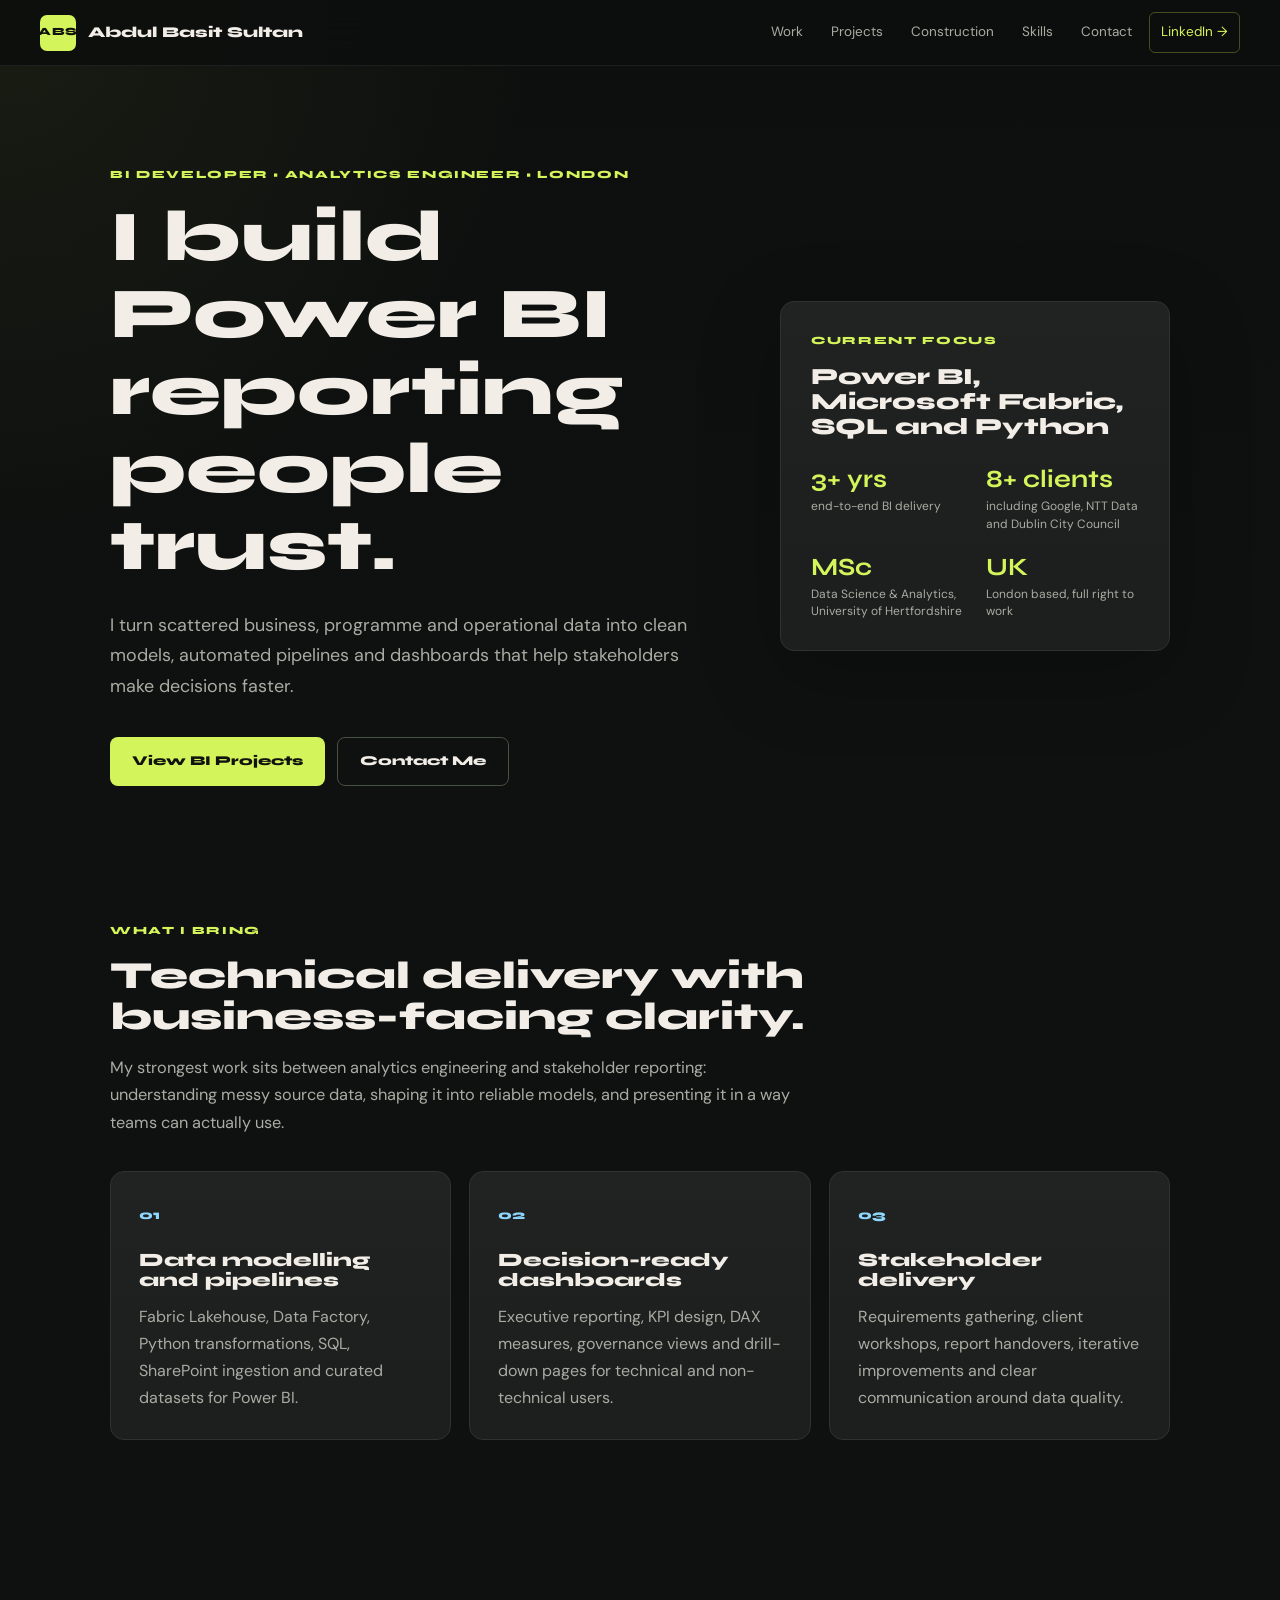
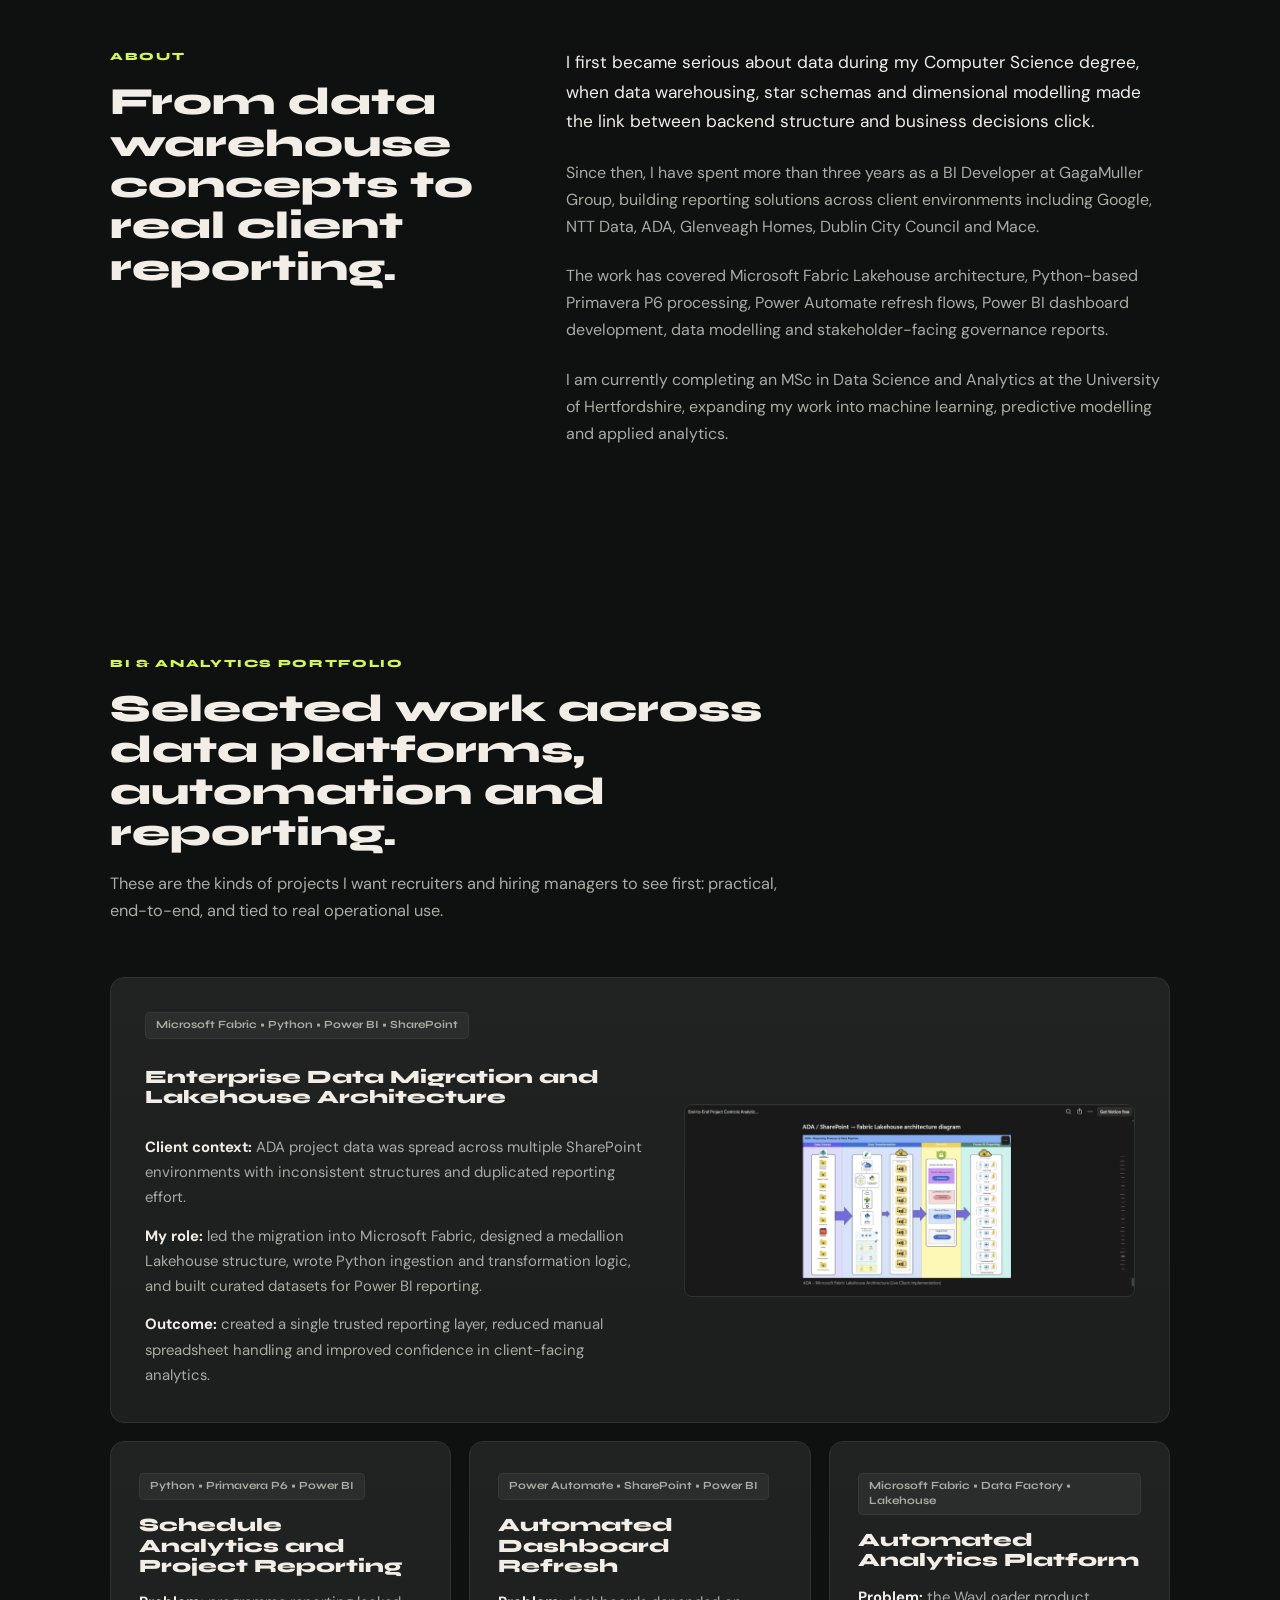
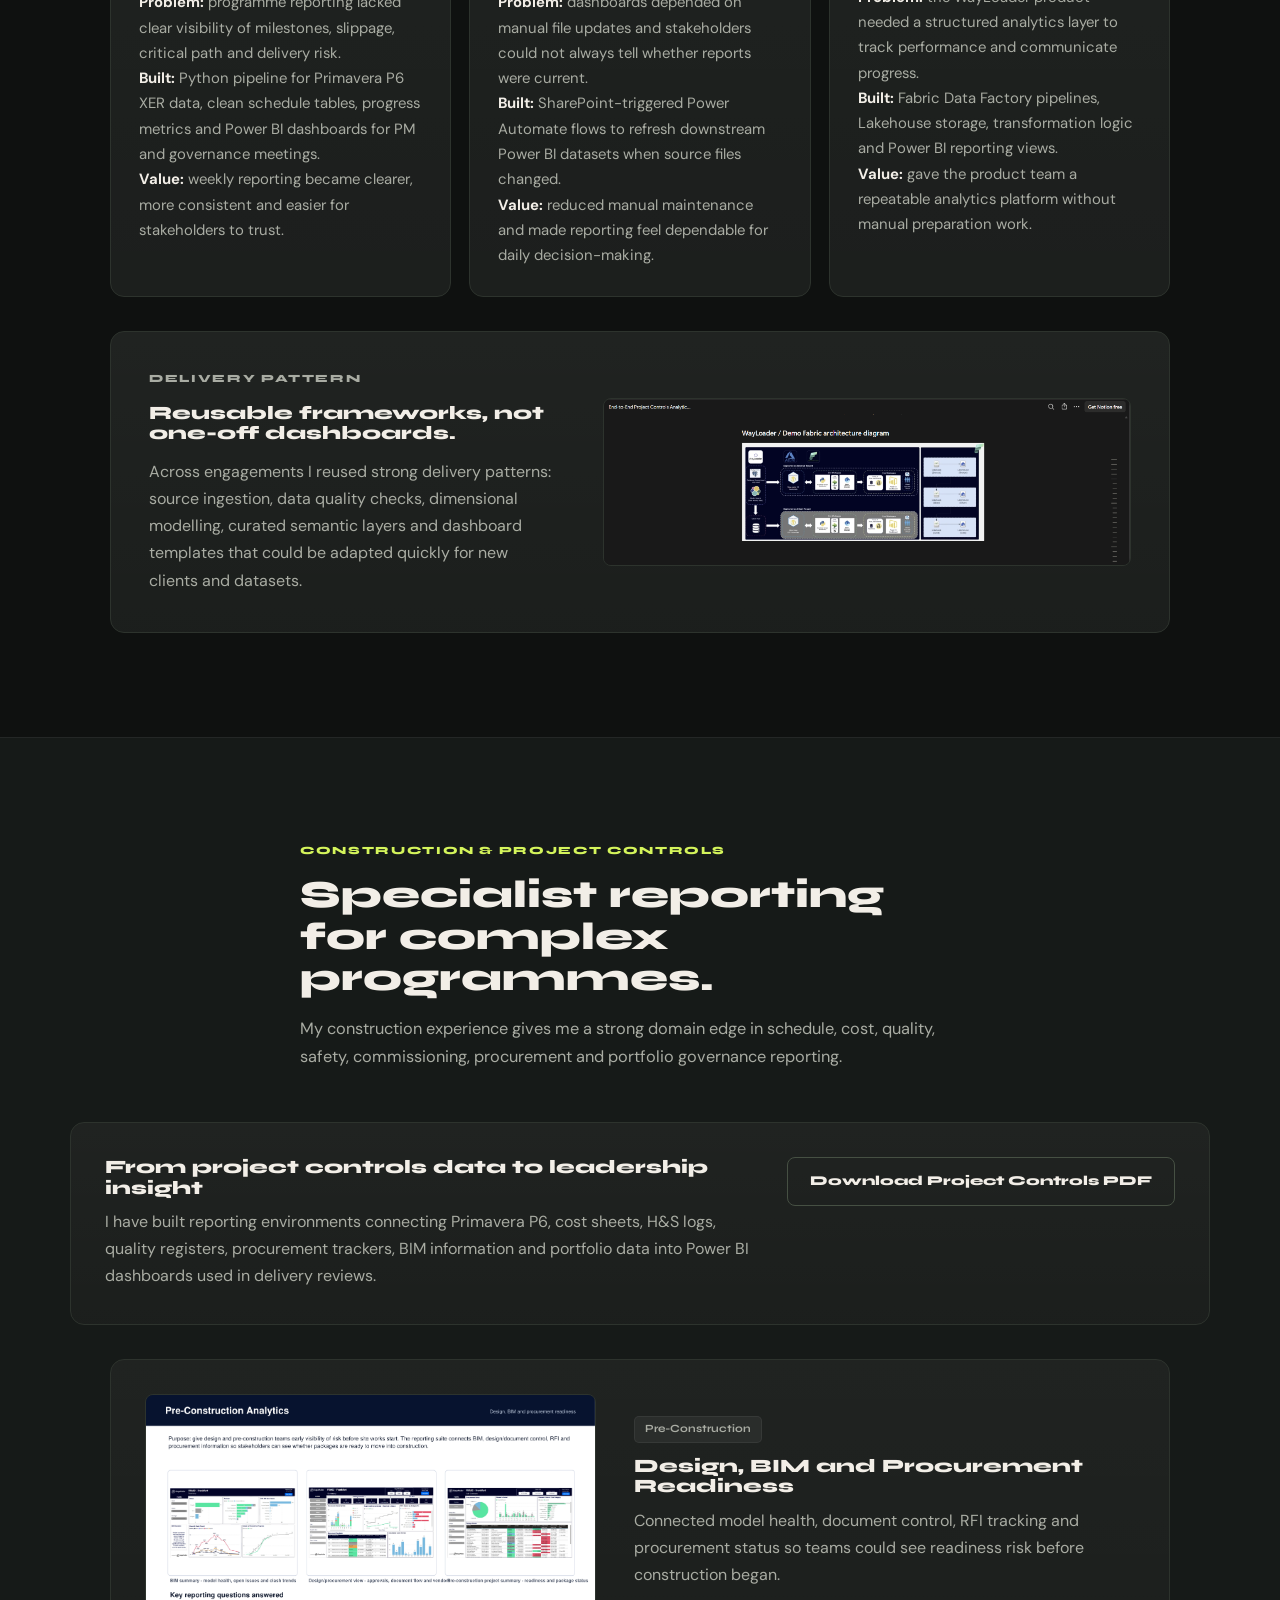
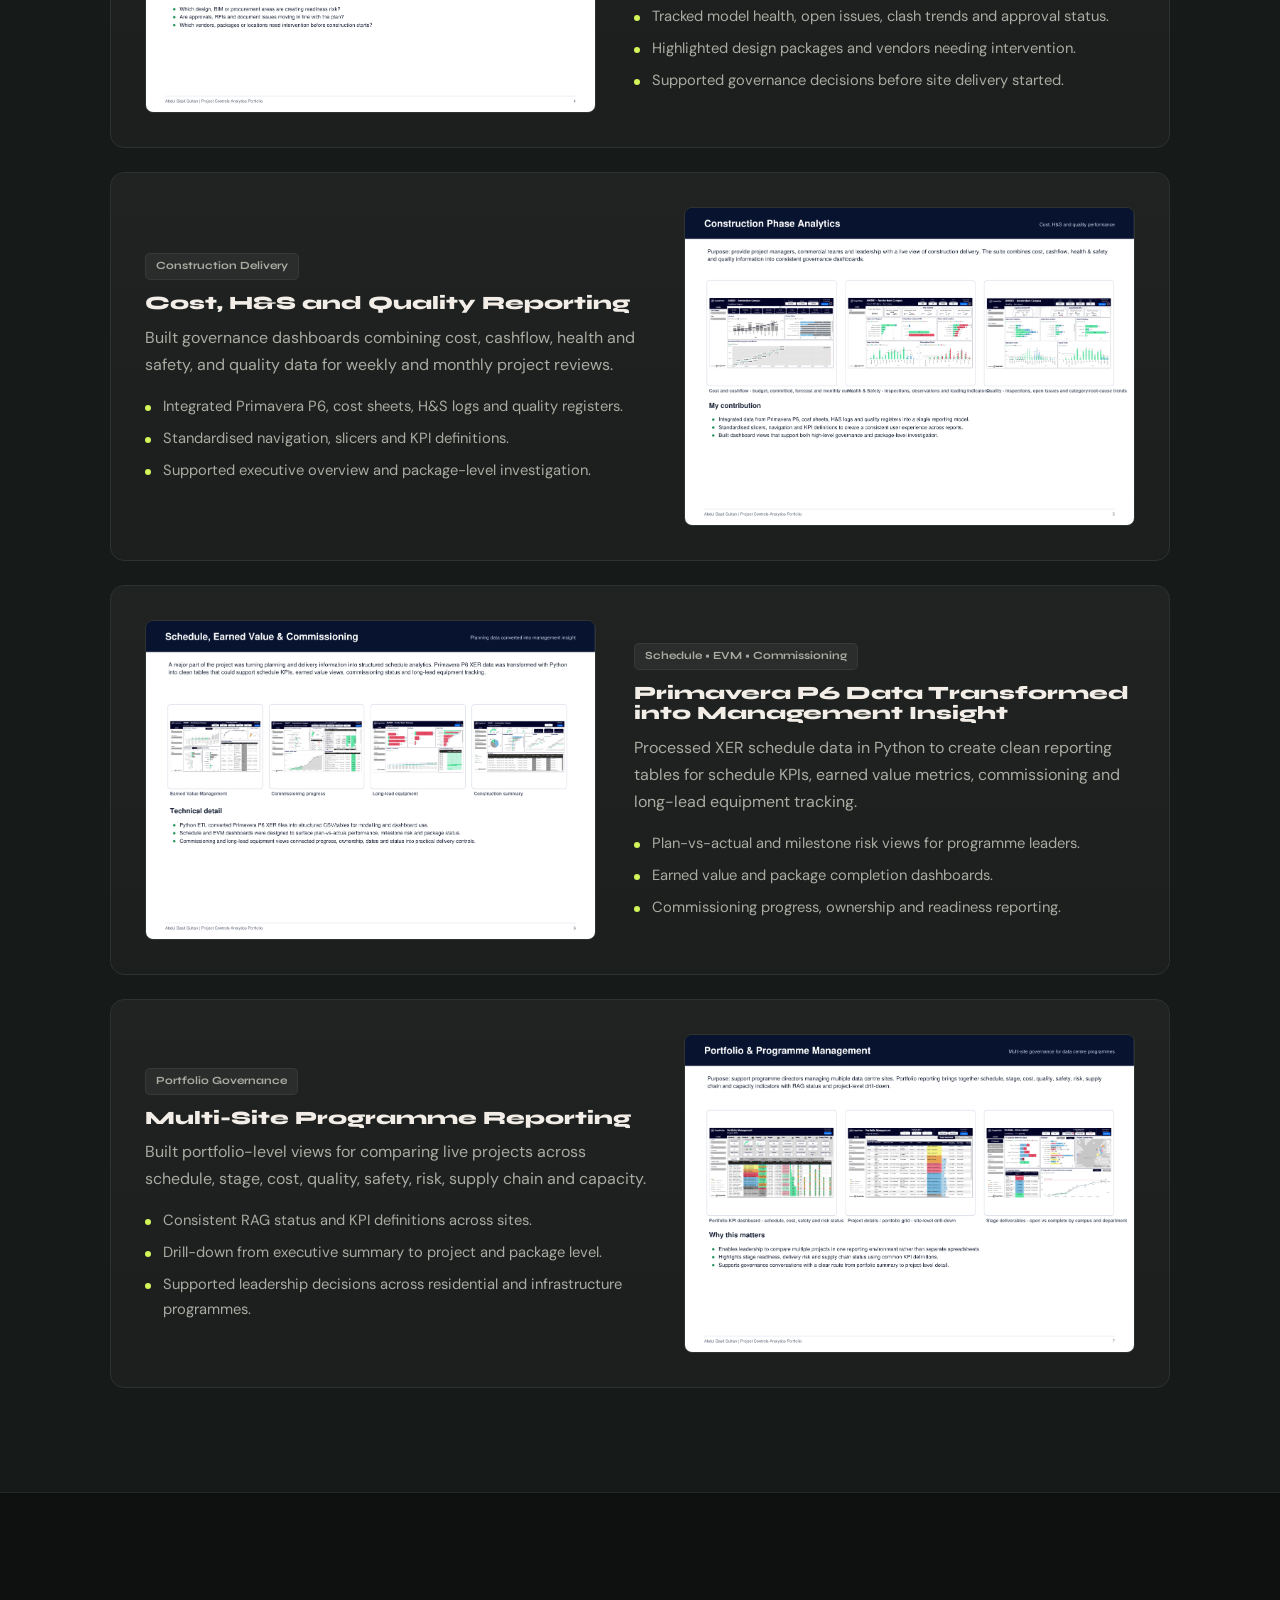
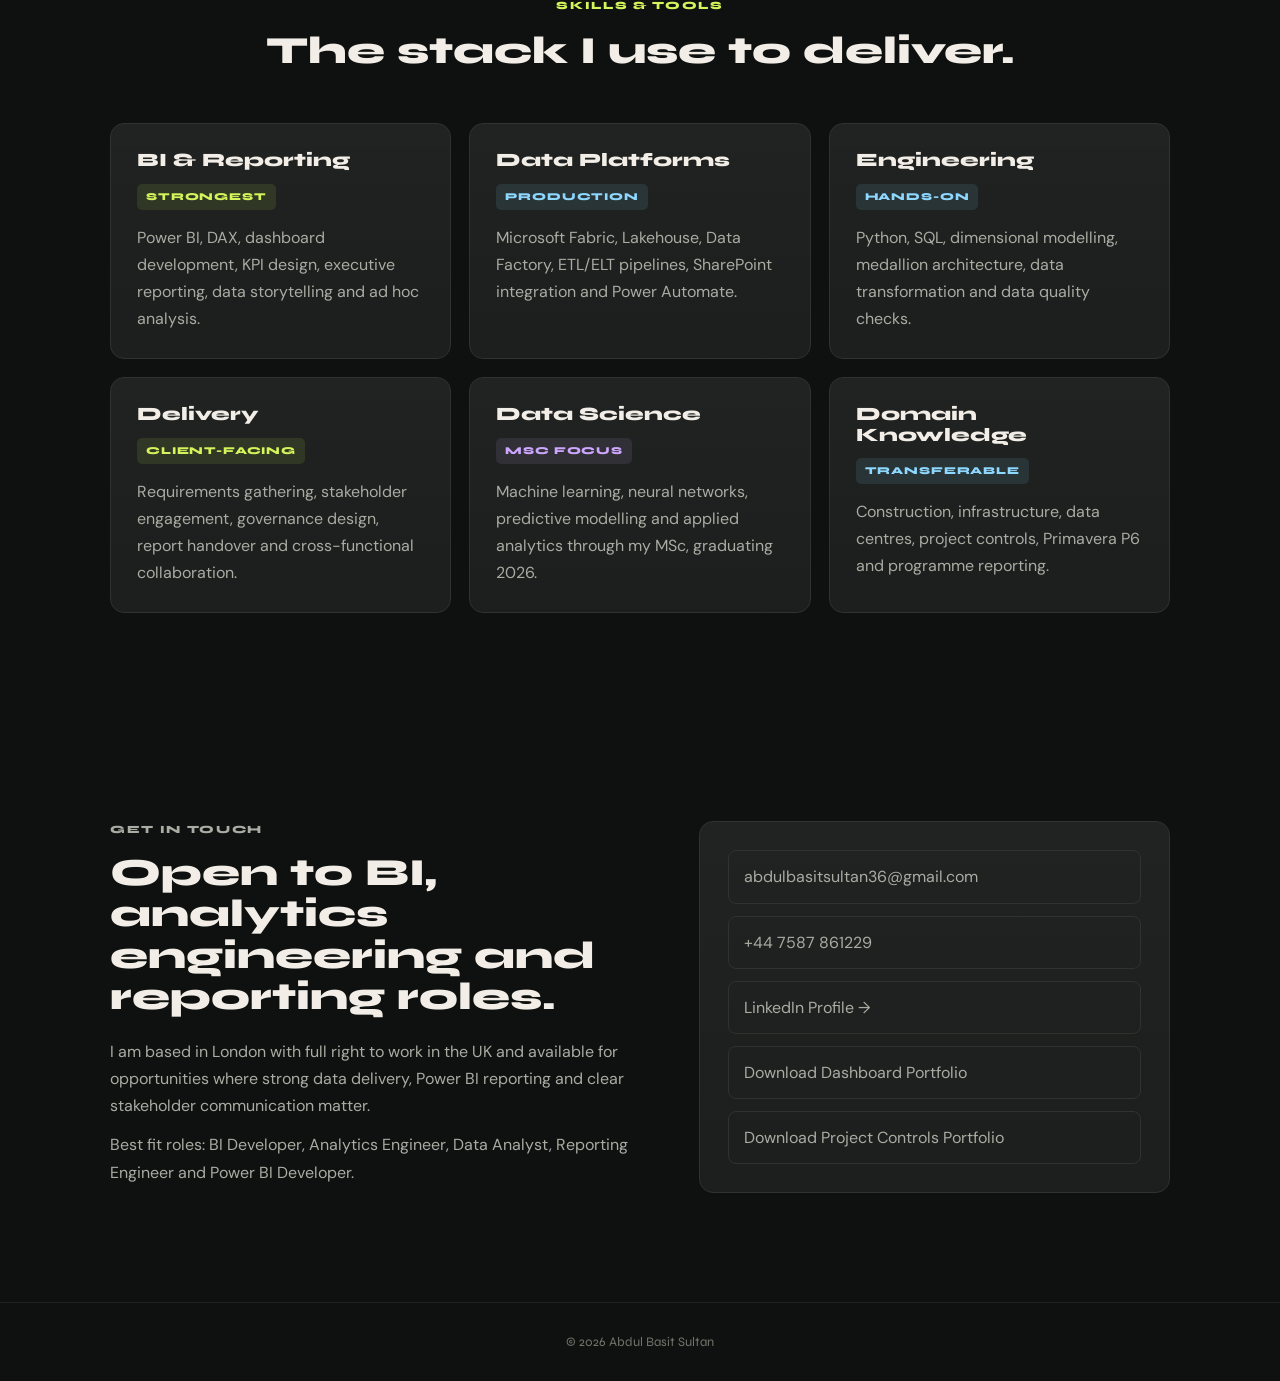
==== index.html @ af8fea1f "Polish portfolio landing page" ====
<!DOCTYPE html>
<html lang="en">
<head>
<meta charset="UTF-8" />
<meta name="viewport" content="width=device-width, initial-scale=1.0" />
<title>Abdul Basit Sultan | BI Developer & Analytics Engineer</title>
<meta name="description" content="BI Developer and Analytics Engineer in London specialising in Power BI, Microsoft Fabric, SQL and Python for trusted reporting, analytics platforms and stakeholder-ready dashboards." />
<link rel="preconnect" href="https://fonts.googleapis.com">
<link rel="preconnect" href="https://fonts.gstatic.com" crossorigin>
<link href="https://fonts.googleapis.com/css2?family=Syne:wght@500;600;700;800&family=DM+Sans:ital,wght@0,300;0,400;0,500;0,700;1,300&display=swap" rel="stylesheet">
<link rel="stylesheet" href="style.css" />
</head>
<body>

<header class="site-header">
  <a class="brand" href="#top" aria-label="Go to top">
    <span class="brand-mark">ABS</span>
    <span>Abdul Basit Sultan</span>
  </a>
  <nav class="nav" aria-label="Main navigation">
    <a href="#work">Work</a>
    <a href="#projects">Projects</a>
    <a href="#construction">Construction</a>
    <a href="#skills">Skills</a>
    <a href="#contact">Contact</a>
    <a href="https://www.linkedin.com/in/abdul-basit-sultan/" target="_blank" rel="noopener" class="nav-linkedin">LinkedIn &rarr;</a>
  </nav>
</header>

<main id="top">

  <section class="hero section">
    <div class="hero-copy">
      <p class="eyebrow">BI Developer &bull; Analytics Engineer &bull; London</p>
      <h1>I build Power BI reporting people trust.</h1>
      <p class="hero-text">I turn scattered business, programme and operational data into clean models, automated pipelines and dashboards that help stakeholders make decisions faster.</p>
      <div class="hero-actions">
        <a class="btn primary" href="#projects">View BI Projects</a>
        <a class="btn secondary" href="#contact">Contact Me</a>
      </div>
    </div>
    <aside class="hero-panel" aria-label="Career highlights">
      <p class="panel-label">Current focus</p>
      <h2>Power BI, Microsoft Fabric, SQL and Python</h2>
      <div class="stat-grid">
        <div><strong>3+ yrs</strong><span>end-to-end BI delivery</span></div>
        <div><strong>8+ clients</strong><span>including Google, NTT Data and Dublin City Council</span></div>
        <div><strong>MSc</strong><span>Data Science & Analytics, University of Hertfordshire</span></div>
        <div><strong>UK</strong><span>London based, full right to work</span></div>
      </div>
    </aside>
  </section>

  <section id="work" class="section proof-section">
    <div class="section-heading compact">
      <p class="eyebrow">What I Bring</p>
      <h2>Technical delivery with business-facing clarity.</h2>
      <p class="subhead">My strongest work sits between analytics engineering and stakeholder reporting: understanding messy source data, shaping it into reliable models, and presenting it in a way teams can actually use.</p>
    </div>
    <div class="proof-grid">
      <article class="proof-card">
        <span>01</span>
        <h3>Data modelling and pipelines</h3>
        <p>Fabric Lakehouse, Data Factory, Python transformations, SQL, SharePoint ingestion and curated datasets for Power BI.</p>
      </article>
      <article class="proof-card">
        <span>02</span>
        <h3>Decision-ready dashboards</h3>
        <p>Executive reporting, KPI design, DAX measures, governance views and drill-down pages for technical and non-technical users.</p>
      </article>
      <article class="proof-card">
        <span>03</span>
        <h3>Stakeholder delivery</h3>
        <p>Requirements gathering, client workshops, report handovers, iterative improvements and clear communication around data quality.</p>
      </article>
    </div>
  </section>

  <section class="section about-split">
    <div class="section-heading sticky-heading">
      <p class="eyebrow">About</p>
      <h2>From data warehouse concepts to real client reporting.</h2>
    </div>
    <div class="about-copy">
      <p>I first became serious about data during my Computer Science degree, when data warehousing, star schemas and dimensional modelling made the link between backend structure and business decisions click.</p>
      <p>Since then, I have spent more than three years as a BI Developer at GagaMuller Group, building reporting solutions across client environments including Google, NTT Data, ADA, Glenveagh Homes, Dublin City Council and Mace.</p>
      <p>The work has covered Microsoft Fabric Lakehouse architecture, Python-based Primavera P6 processing, Power Automate refresh flows, Power BI dashboard development, data modelling and stakeholder-facing governance reports.</p>
      <p>I am currently completing an MSc in Data Science and Analytics at the University of Hertfordshire, expanding my work into machine learning, predictive modelling and applied analytics.</p>
    </div>
  </section>

  <section id="projects" class="section">
    <div class="section-heading">
      <p class="eyebrow">BI & Analytics Portfolio</p>
      <h2>Selected work across data platforms, automation and reporting.</h2>
      <p class="subhead">These are the kinds of projects I want recruiters and hiring managers to see first: practical, end-to-end, and tied to real operational use.</p>
    </div>

    <div class="case-grid">
      <article class="case-card featured">
        <div class="case-content">
          <span class="tag">Microsoft Fabric &bull; Python &bull; Power BI &bull; SharePoint</span>
          <h3>Enterprise Data Migration and Lakehouse Architecture</h3>
          <p><strong>Client context:</strong> ADA project data was spread across multiple SharePoint environments with inconsistent structures and duplicated reporting effort.</p>
          <p><strong>My role:</strong> led the migration into Microsoft Fabric, designed a medallion Lakehouse structure, wrote Python ingestion and transformation logic, and built curated datasets for Power BI reporting.</p>
          <p><strong>Outcome:</strong> created a single trusted reporting layer, reduced manual spreadsheet handling and improved confidence in client-facing analytics.</p>
        </div>
        <img src="assets/images/fabric-architecture.png" alt="Microsoft Fabric Lakehouse architecture diagram" />
      </article>

      <article class="case-card">
        <span class="tag">Python &bull; Primavera P6 &bull; Power BI</span>
        <h3>Schedule Analytics and Project Reporting</h3>
        <p><strong>Problem:</strong> programme reporting lacked clear visibility of milestones, slippage, critical path and delivery risk.</p>
        <p><strong>Built:</strong> Python pipeline for Primavera P6 XER data, clean schedule tables, progress metrics and Power BI dashboards for PM and governance meetings.</p>
        <p><strong>Value:</strong> weekly reporting became clearer, more consistent and easier for stakeholders to trust.</p>
      </article>

      <article class="case-card">
        <span class="tag">Power Automate &bull; SharePoint &bull; Power BI</span>
        <h3>Automated Dashboard Refresh</h3>
        <p><strong>Problem:</strong> dashboards depended on manual file updates and stakeholders could not always tell whether reports were current.</p>
        <p><strong>Built:</strong> SharePoint-triggered Power Automate flows to refresh downstream Power BI datasets when source files changed.</p>
        <p><strong>Value:</strong> reduced manual maintenance and made reporting feel dependable for daily decision-making.</p>
      </article>

      <article class="case-card">
        <span class="tag">Microsoft Fabric &bull; Data Factory &bull; Lakehouse</span>
        <h3>Automated Analytics Platform</h3>
        <p><strong>Problem:</strong> the WayLoader product needed a structured analytics layer to track performance and communicate progress.</p>
        <p><strong>Built:</strong> Fabric Data Factory pipelines, Lakehouse storage, transformation logic and Power BI reporting views.</p>
        <p><strong>Value:</strong> gave the product team a repeatable analytics platform without manual preparation work.</p>
      </article>
    </div>

    <div class="image-feature">
      <div>
        <p class="eyebrow">Delivery Pattern</p>
        <h3>Reusable frameworks, not one-off dashboards.</h3>
        <p>Across engagements I reused strong delivery patterns: source ingestion, data quality checks, dimensional modelling, curated semantic layers and dashboard templates that could be adapted quickly for new clients and datasets.</p>
      </div>
      <img src="assets/images/wayloader-architecture.png" alt="Reusable reporting architecture diagram" />
    </div>
  </section>

  <section id="construction" class="section alt-section">
    <div class="section-heading">
      <p class="eyebrow">Construction & Project Controls</p>
      <h2>Specialist reporting for complex programmes.</h2>
      <p class="subhead">My construction experience gives me a strong domain edge in schedule, cost, quality, safety, commissioning, procurement and portfolio governance reporting.</p>
    </div>

    <div class="construction-summary">
      <div>
        <h3>From project controls data to leadership insight</h3>
        <p>I have built reporting environments connecting Primavera P6, cost sheets, H&S logs, quality registers, procurement trackers, BIM information and portfolio data into Power BI dashboards used in delivery reviews.</p>
      </div>
      <a class="btn secondary" href="assets/downloads/Abdul_Basit_Sultan_Project_Controls_Portfolio.pdf" download>Download Project Controls PDF</a>
    </div>

    <div class="project-list">
      <article class="project-row">
        <img src="assets/images/preconstruction.png" alt="Pre-construction analytics dashboard" />
        <div>
          <span class="tag">Pre-Construction</span>
          <h3>Design, BIM and Procurement Readiness</h3>
          <p>Connected model health, document control, RFI tracking and procurement status so teams could see readiness risk before construction began.</p>
          <ul>
            <li>Tracked model health, open issues, clash trends and approval status.</li>
            <li>Highlighted design packages and vendors needing intervention.</li>
            <li>Supported governance decisions before site delivery started.</li>
          </ul>
        </div>
      </article>

      <article class="project-row reverse">
        <img src="assets/images/construction-phase.png" alt="Construction phase analytics dashboard" />
        <div>
          <span class="tag">Construction Delivery</span>
          <h3>Cost, H&S and Quality Reporting</h3>
          <p>Built governance dashboards combining cost, cashflow, health and safety, and quality data for weekly and monthly project reviews.</p>
          <ul>
            <li>Integrated Primavera P6, cost sheets, H&S logs and quality registers.</li>
            <li>Standardised navigation, slicers and KPI definitions.</li>
            <li>Supported executive overview and package-level investigation.</li>
          </ul>
        </div>
      </article>

      <article class="project-row">
        <img src="assets/images/schedule-evm.png" alt="Schedule EVM and commissioning dashboard" />
        <div>
          <span class="tag">Schedule &bull; EVM &bull; Commissioning</span>
          <h3>Primavera P6 Data Transformed into Management Insight</h3>
          <p>Processed XER schedule data in Python to create clean reporting tables for schedule KPIs, earned value metrics, commissioning and long-lead equipment tracking.</p>
          <ul>
            <li>Plan-vs-actual and milestone risk views for programme leaders.</li>
            <li>Earned value and package completion dashboards.</li>
            <li>Commissioning progress, ownership and readiness reporting.</li>
          </ul>
        </div>
      </article>

      <article class="project-row reverse">
        <img src="assets/images/portfolio-governance.png" alt="Portfolio governance dashboard" />
        <div>
          <span class="tag">Portfolio Governance</span>
          <h3>Multi-Site Programme Reporting</h3>
          <p>Built portfolio-level views for comparing live projects across schedule, stage, cost, quality, safety, risk, supply chain and capacity.</p>
          <ul>
            <li>Consistent RAG status and KPI definitions across sites.</li>
            <li>Drill-down from executive summary to project and package level.</li>
            <li>Supported leadership decisions across residential and infrastructure programmes.</li>
          </ul>
        </div>
      </article>
    </div>
  </section>

  <section id="skills" class="section skills-section">
    <div class="section-heading centered">
      <p class="eyebrow">Skills & Tools</p>
      <h2>The stack I use to deliver.</h2>
    </div>
    <div class="skills-grid">
      <div class="skill-card">
        <h3>BI & Reporting</h3>
        <p class="skill-level expert">Strongest</p>
        <p>Power BI, DAX, dashboard development, KPI design, executive reporting, data storytelling and ad hoc analysis.</p>
      </div>
      <div class="skill-card">
        <h3>Data Platforms</h3>
        <p class="skill-level strong">Production</p>
        <p>Microsoft Fabric, Lakehouse, Data Factory, ETL/ELT pipelines, SharePoint integration and Power Automate.</p>
      </div>
      <div class="skill-card">
        <h3>Engineering</h3>
        <p class="skill-level strong">Hands-on</p>
        <p>Python, SQL, dimensional modelling, medallion architecture, data transformation and data quality checks.</p>
      </div>
      <div class="skill-card">
        <h3>Delivery</h3>
        <p class="skill-level expert">Client-facing</p>
        <p>Requirements gathering, stakeholder engagement, governance design, report handover and cross-functional collaboration.</p>
      </div>
      <div class="skill-card">
        <h3>Data Science</h3>
        <p class="skill-level learning">MSc Focus</p>
        <p>Machine learning, neural networks, predictive modelling and applied analytics through my MSc, graduating 2026.</p>
      </div>
      <div class="skill-card">
        <h3>Domain Knowledge</h3>
        <p class="skill-level strong">Transferable</p>
        <p>Construction, infrastructure, data centres, project controls, Primavera P6 and programme reporting.</p>
      </div>
    </div>
  </section>

  <section id="contact" class="section contact-section">
    <div>
      <p class="eyebrow">Get in Touch</p>
      <h2>Open to BI, analytics engineering and reporting roles.</h2>
      <p>I am based in London with full right to work in the UK and available for opportunities where strong data delivery, Power BI reporting and clear stakeholder communication matter.</p>
      <p>Best fit roles: BI Developer, Analytics Engineer, Data Analyst, Reporting Engineer and Power BI Developer.</p>
    </div>
    <div class="contact-card">
      <a href="mailto:abdulbasitsultan36@gmail.com">abdulbasitsultan36@gmail.com</a>
      <a href="tel:+447587861229">+44 7587 861229</a>
      <a href="https://www.linkedin.com/in/abdul-basit-sultan/" target="_blank" rel="noopener">LinkedIn Profile &rarr;</a>
      <a href="assets/downloads/Abdul_Basit_Sultan_Dashboard_Portfolio.pdf" download>Download Dashboard Portfolio</a>
      <a href="assets/downloads/Abdul_Basit_Sultan_Project_Controls_Portfolio.pdf" download>Download Project Controls Portfolio</a>
    </div>
  </section>

</main>

<footer class="footer">
  <p>&copy; <span id="year"></span> Abdul Basit Sultan</p>
</footer>

<script>
  document.getElementById('year').textContent = new Date().getFullYear();
</script>

</body>
</html>
---- style.css ----
:root {
  --bg: #0f1110;
  --bg-alt: #161a18;
  --surface: #181b19;
  --surface-2: #20241f;
  --border: #2d332d;
  --border-strong: #465043;
  --text: #f2eee7;
  --muted: #a9aca3;
  --dim: #70756b;
  --accent: #d4f45b;
  --accent-2: #8ed8ff;
  --accent-soft: rgba(212, 244, 91, 0.1);
  --radius: 8px;
  --radius-lg: 14px;
  --font-display: 'Syne', sans-serif;
  --font-body: 'DM Sans', sans-serif;
  --max-w: 1140px;
  --section: 104px;
}

*, *::before, *::after {
  box-sizing: border-box;
  margin: 0;
  padding: 0;
}

html {
  scroll-behavior: smooth;
}

body {
  background:
    radial-gradient(circle at top left, rgba(212, 244, 91, 0.06), transparent 34rem),
    linear-gradient(180deg, #0d0f0e 0%, var(--bg) 38rem);
  color: var(--text);
  font-family: var(--font-body);
  font-size: 16px;
  line-height: 1.7;
  -webkit-font-smoothing: antialiased;
}

img {
  display: block;
  max-width: 100%;
  border-radius: var(--radius);
}

a {
  color: inherit;
  text-decoration: none;
}

ul {
  list-style: none;
}

.site-header {
  position: sticky;
  top: 0;
  z-index: 100;
  display: flex;
  align-items: center;
  justify-content: space-between;
  min-height: 66px;
  padding: 0 40px;
  background: rgba(13, 15, 14, 0.9);
  border-bottom: 1px solid rgba(255, 255, 255, 0.07);
  backdrop-filter: blur(16px);
}

.brand {
  display: flex;
  align-items: center;
  gap: 12px;
  font-family: var(--font-display);
  font-size: 15px;
  font-weight: 800;
}

.brand-mark {
  display: inline-flex;
  align-items: center;
  justify-content: center;
  width: 36px;
  height: 36px;
  color: #11130f;
  background: var(--accent);
  border-radius: 7px;
  font-size: 11px;
  letter-spacing: 0.07em;
}

.nav {
  display: flex;
  align-items: center;
  gap: 6px;
}

.nav a {
  color: var(--muted);
  border-radius: 6px;
  padding: 8px 11px;
  font-size: 13.5px;
  transition: 160ms ease;
}

.nav a:hover,
.nav a:focus-visible {
  color: var(--text);
  background: rgba(255, 255, 255, 0.06);
}

.nav-linkedin {
  color: var(--accent) !important;
  border: 1px solid rgba(212, 244, 91, 0.28);
}

.section {
  max-width: var(--max-w);
  margin: 0 auto;
  padding: var(--section) 40px;
}

.alt-section {
  max-width: none;
  background: var(--bg-alt);
  border-block: 1px solid rgba(255, 255, 255, 0.06);
}

.alt-section > * {
  max-width: var(--max-w);
  margin-inline: auto;
  padding-inline: 40px;
}

.section-heading {
  max-width: 760px;
  margin-bottom: 52px;
}

.section-heading.centered {
  text-align: center;
  margin-inline: auto;
}

.section-heading.compact {
  margin-bottom: 34px;
}

.eyebrow,
.panel-label {
  margin-bottom: 14px;
  color: var(--accent);
  font-family: var(--font-display);
  font-size: 11px;
  font-weight: 800;
  letter-spacing: 0.15em;
  text-transform: uppercase;
}

h1,
h2,
h3 {
  font-family: var(--font-display);
  letter-spacing: 0;
  line-height: 1.08;
}

h1 {
  max-width: 770px;
  font-size: clamp(2.65rem, 5.6vw, 4.65rem);
  font-weight: 800;
}

h2 {
  font-size: clamp(1.85rem, 3vw, 2.7rem);
  font-weight: 800;
}

h3 {
  font-size: 1.18rem;
  font-weight: 800;
}

.subhead {
  max-width: 680px;
  margin-top: 16px;
  color: var(--muted);
  font-size: 1.02rem;
}

.hero {
  display: grid;
  grid-template-columns: minmax(0, 1fr) 390px;
  align-items: center;
  gap: 56px;
  min-height: min(820px, calc(100vh - 66px));
  padding-top: 62px;
  padding-bottom: 62px;
}

.hero-text {
  max-width: 630px;
  margin-top: 24px;
  color: var(--muted);
  font-size: 1.12rem;
}

.hero-actions {
  display: flex;
  flex-wrap: wrap;
  gap: 12px;
  margin-top: 36px;
}

.btn {
  display: inline-flex;
  align-items: center;
  justify-content: center;
  min-height: 48px;
  padding: 12px 22px;
  border-radius: var(--radius);
  font-family: var(--font-display);
  font-size: 13.5px;
  font-weight: 800;
  transition: 160ms ease;
}

.btn.primary {
  color: #11130f;
  background: var(--accent);
}

.btn.secondary {
  color: var(--text);
  border: 1px solid var(--border-strong);
}

.btn:hover,
.btn:focus-visible {
  transform: translateY(-2px);
}

.hero-panel,
.proof-card,
.case-card,
.image-feature,
.construction-summary,
.project-row,
.skill-card,
.contact-card {
  background: linear-gradient(180deg, rgba(255, 255, 255, 0.035), rgba(255, 255, 255, 0.015)), var(--surface);
  border: 1px solid var(--border);
  border-radius: var(--radius-lg);
}

.hero-panel {
  padding: 30px;
  box-shadow: 0 24px 80px rgba(0, 0, 0, 0.26);
}

.hero-panel h2 {
  margin-bottom: 28px;
  font-size: 1.45rem;
}

.stat-grid {
  display: grid;
  grid-template-columns: 1fr 1fr;
  gap: 22px;
}

.stat-grid div {
  display: flex;
  flex-direction: column;
  gap: 6px;
}

.stat-grid strong {
  color: var(--accent);
  font-family: var(--font-display);
  font-size: 1.55rem;
  line-height: 1;
}

.stat-grid span {
  color: var(--muted);
  font-size: 12px;
  line-height: 1.45;
}

.proof-section {
  padding-top: 36px;
}

.proof-grid {
  display: grid;
  grid-template-columns: repeat(3, 1fr);
  gap: 18px;
}

.proof-card {
  padding: 28px;
}

.proof-card span {
  display: inline-block;
  margin-bottom: 24px;
  color: var(--accent-2);
  font-family: var(--font-display);
  font-size: 13px;
  font-weight: 800;
}

.proof-card h3 {
  margin-bottom: 12px;
}

.proof-card p,
.about-copy p,
.case-card p,
.image-feature p,
.construction-summary p,
.project-row p,
.project-row li,
.skill-card p:last-child,
.contact-section p {
  color: var(--muted);
}

.about-split {
  display: grid;
  grid-template-columns: 0.78fr 1.22fr;
  gap: 70px;
  align-items: start;
}

.sticky-heading {
  position: sticky;
  top: 96px;
  margin-bottom: 0;
}

.about-copy {
  display: grid;
  gap: 22px;
}

.about-copy p:first-child {
  color: var(--text);
  font-size: 1.08rem;
}

.case-grid {
  display: grid;
  grid-template-columns: repeat(3, 1fr);
  gap: 18px;
  margin-bottom: 34px;
}

.case-card {
  padding: 28px;
  transition: 160ms ease;
}

.case-card:hover,
.proof-card:hover,
.skill-card:hover,
.project-row:hover {
  border-color: var(--border-strong);
  transform: translateY(-2px);
}

.case-card.featured {
  grid-column: 1 / -1;
  display: grid;
  grid-template-columns: 1fr 0.9fr;
  gap: 38px;
  align-items: center;
  padding: 34px;
}

.case-content {
  display: flex;
  flex-direction: column;
  gap: 13px;
}

.case-card h3 {
  margin: 15px 0 14px;
}

.case-card p {
  font-size: 0.93rem;
}

.case-card strong {
  color: var(--text);
}

.tag {
  display: inline-flex;
  width: fit-content;
  max-width: 100%;
  padding: 5px 10px;
  color: var(--muted);
  background: rgba(255, 255, 255, 0.05);
  border: 1px solid rgba(255, 255, 255, 0.06);
  border-radius: 5px;
  font-family: var(--font-display);
  font-size: 11px;
  font-weight: 700;
  line-height: 1.35;
}

.case-card img,
.image-feature img,
.project-row img {
  border: 1px solid var(--border);
  background: var(--surface-2);
}

.image-feature {
  display: grid;
  grid-template-columns: 0.78fr 1fr;
  gap: 42px;
  align-items: center;
  padding: 38px;
}

.image-feature h3 {
  margin-bottom: 14px;
}

.construction-summary {
  display: flex;
  align-items: flex-start;
  justify-content: space-between;
  gap: 36px;
  margin-bottom: 34px;
  padding: 34px;
}

.construction-summary h3 {
  margin-bottom: 10px;
}

.construction-summary p {
  max-width: 690px;
}

.construction-summary .btn {
  flex-shrink: 0;
}

.project-list {
  display: grid;
  gap: 24px;
}

.project-row {
  display: grid;
  grid-template-columns: 0.9fr 1fr;
  gap: 38px;
  align-items: center;
  padding: 34px;
}

.project-row.reverse {
  direction: rtl;
}

.project-row.reverse > * {
  direction: ltr;
}

.project-row h3 {
  margin: 13px 0 10px;
}

.project-row ul {
  display: grid;
  gap: 7px;
  margin-top: 16px;
}

.project-row li {
  position: relative;
  padding-left: 18px;
  font-size: 0.92rem;
}

.project-row li::before {
  position: absolute;
  left: 0;
  color: var(--accent);
  content: "";
  width: 6px;
  height: 6px;
  top: 0.75em;
  border-radius: 50%;
  background: currentColor;
}

.skills-grid {
  display: grid;
  grid-template-columns: repeat(3, 1fr);
  gap: 18px;
}

.skill-card {
  padding: 26px;
}

.skill-card h3 {
  margin-bottom: 10px;
}

.skill-level {
  display: inline-flex;
  margin-bottom: 14px;
  padding: 4px 9px;
  border-radius: 5px;
  font-family: var(--font-display);
  font-size: 10.5px;
  font-weight: 800;
  letter-spacing: 0.08em;
  text-transform: uppercase;
}

.skill-level.expert {
  color: var(--accent);
  background: var(--accent-soft);
}

.skill-level.strong {
  color: var(--accent-2);
  background: rgba(142, 216, 255, 0.1);
}

.skill-level.learning {
  color: #cda7ff;
  background: rgba(205, 167, 255, 0.1);
}

.contact-section {
  display: grid;
  grid-template-columns: 1fr 0.9fr;
  gap: 66px;
  align-items: start;
}

.contact-section h2 {
  margin-bottom: 20px;
}

.contact-section p {
  margin-bottom: 12px;
}

.contact-card {
  display: grid;
  gap: 12px;
  padding: 28px;
}

.contact-card a {
  display: flex;
  align-items: center;
  min-height: 48px;
  padding: 12px 15px;
  color: var(--muted);
  border: 1px solid var(--border);
  border-radius: var(--radius);
  transition: 160ms ease;
}

.contact-card a:hover,
.contact-card a:focus-visible {
  color: var(--accent);
  border-color: rgba(212, 244, 91, 0.45);
  background: var(--accent-soft);
}

.footer {
  padding: 28px 40px;
  color: var(--dim);
  border-top: 1px solid rgba(255, 255, 255, 0.07);
  font-family: var(--font-display);
  font-size: 13px;
  text-align: center;
}

@media (max-width: 980px) {
  .site-header {
    padding: 0 22px;
  }

  .nav a:not(.nav-linkedin) {
    display: none;
  }

  .hero,
  .about-split,
  .case-card.featured,
  .image-feature,
  .project-row,
  .contact-section {
    grid-template-columns: 1fr;
  }

  .hero {
    min-height: auto;
    padding-top: 70px;
  }

  .sticky-heading {
    position: static;
  }

  .proof-grid,
  .case-grid,
  .skills-grid {
    grid-template-columns: 1fr 1fr;
  }

  .project-row.reverse {
    direction: ltr;
  }

  .construction-summary {
    flex-direction: column;
  }
}

@media (max-width: 680px) {
  :root {
    --section: 72px;
  }

  body {
    font-size: 15px;
  }

  .site-header {
    min-height: 62px;
  }

  .brand span:last-child {
    display: none;
  }

  .section,
  .alt-section > * {
    padding-inline: 20px;
  }

  .hero {
    padding-top: 54px;
    gap: 34px;
  }

  h1 {
    font-size: 2.55rem;
  }

  h2 {
    font-size: 1.65rem;
  }

  .hero-actions,
  .construction-summary .btn {
    width: 100%;
  }

  .btn {
    width: 100%;
  }

  .hero-panel,
  .case-card,
  .case-card.featured,
  .image-feature,
  .construction-summary,
  .project-row,
  .skill-card,
  .contact-card,
  .proof-card {
    padding: 22px;
  }

  .proof-grid,
  .case-grid,
  .skills-grid,
  .stat-grid {
    grid-template-columns: 1fr;
  }

  .tag {
    white-space: normal;
  }
}
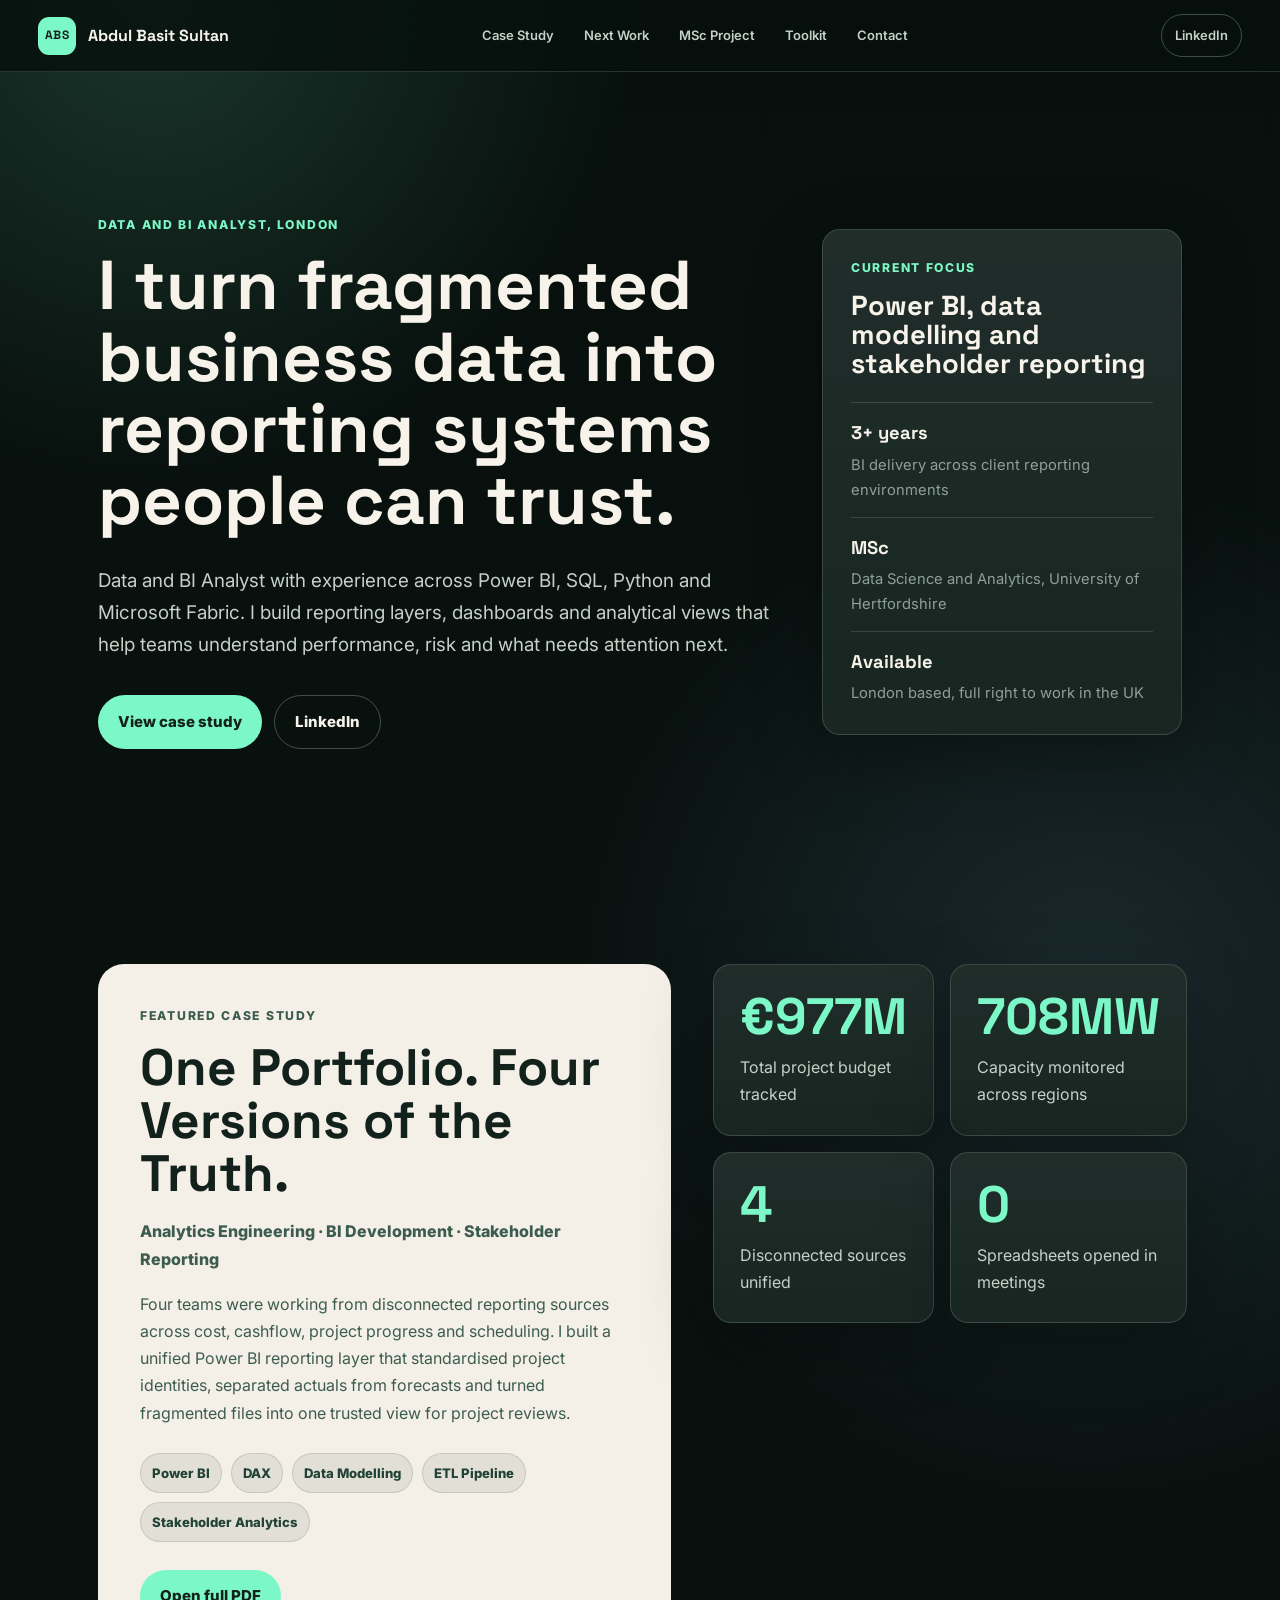
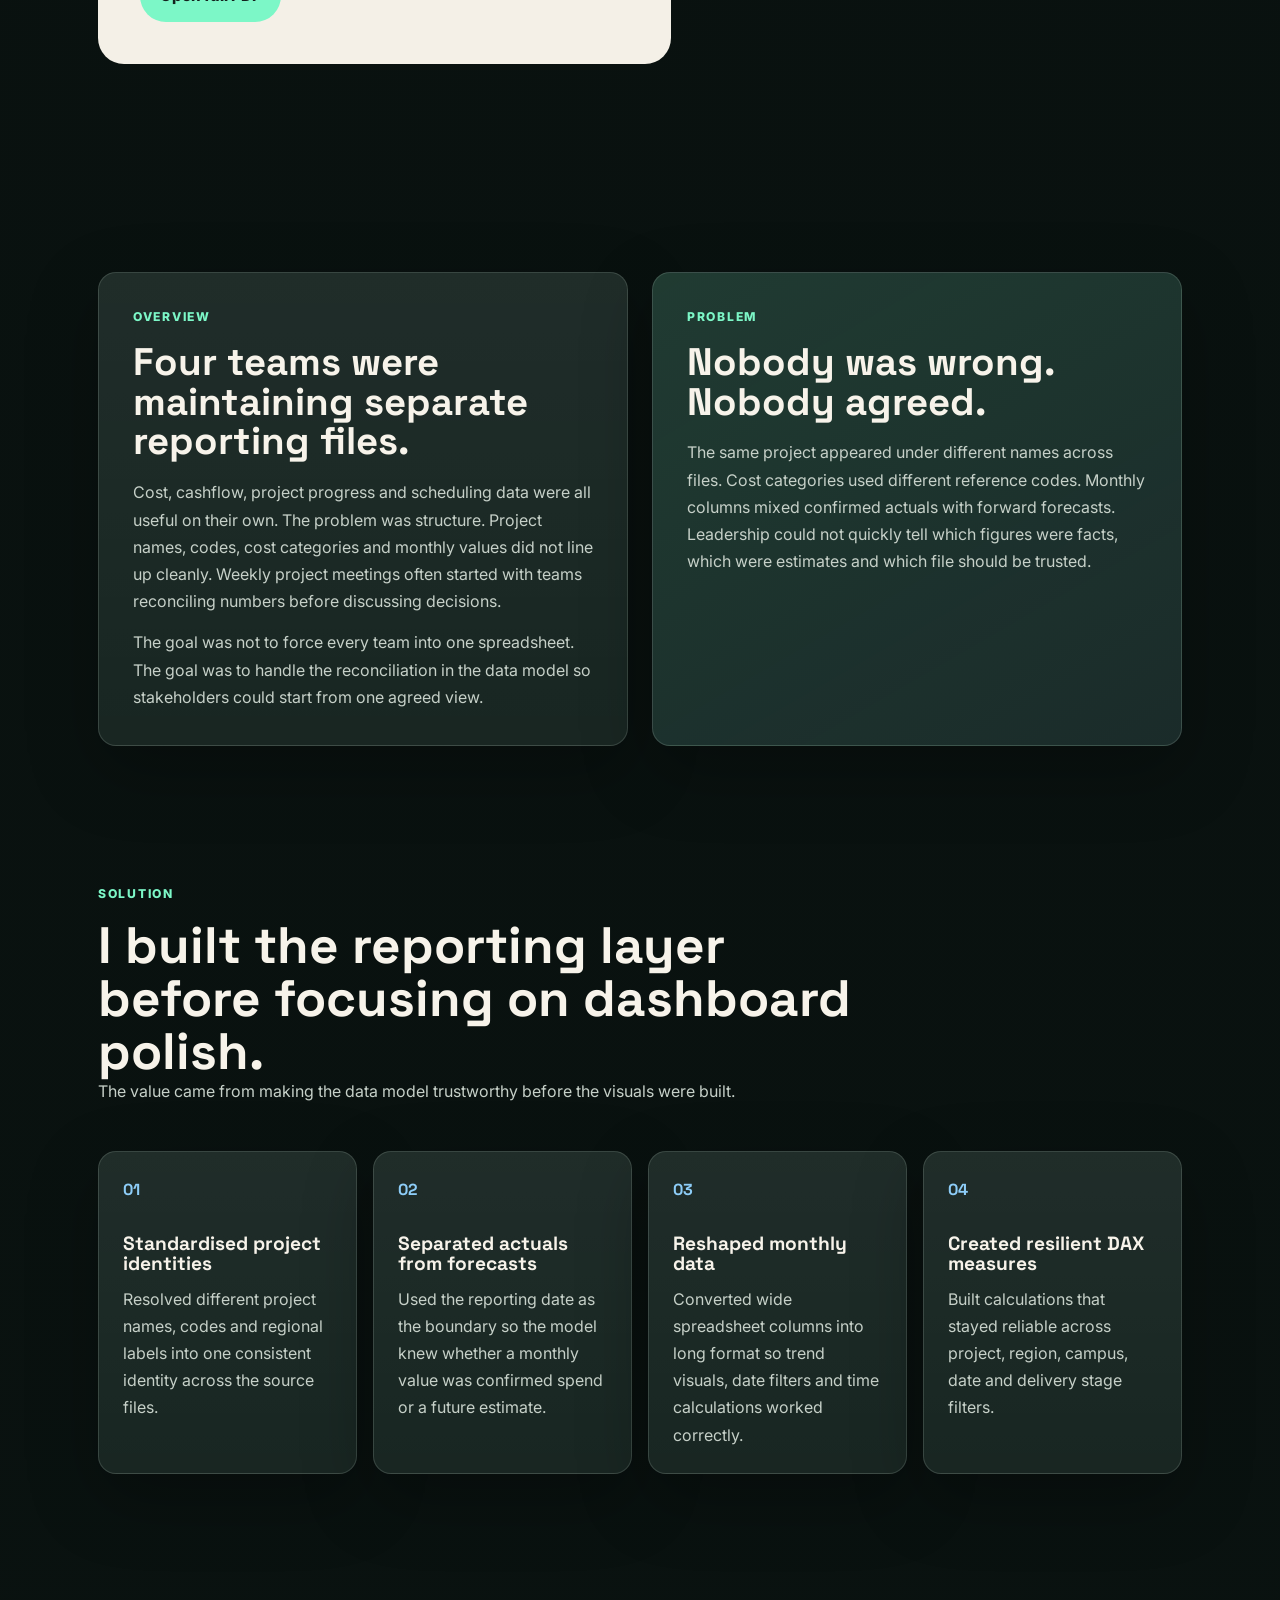
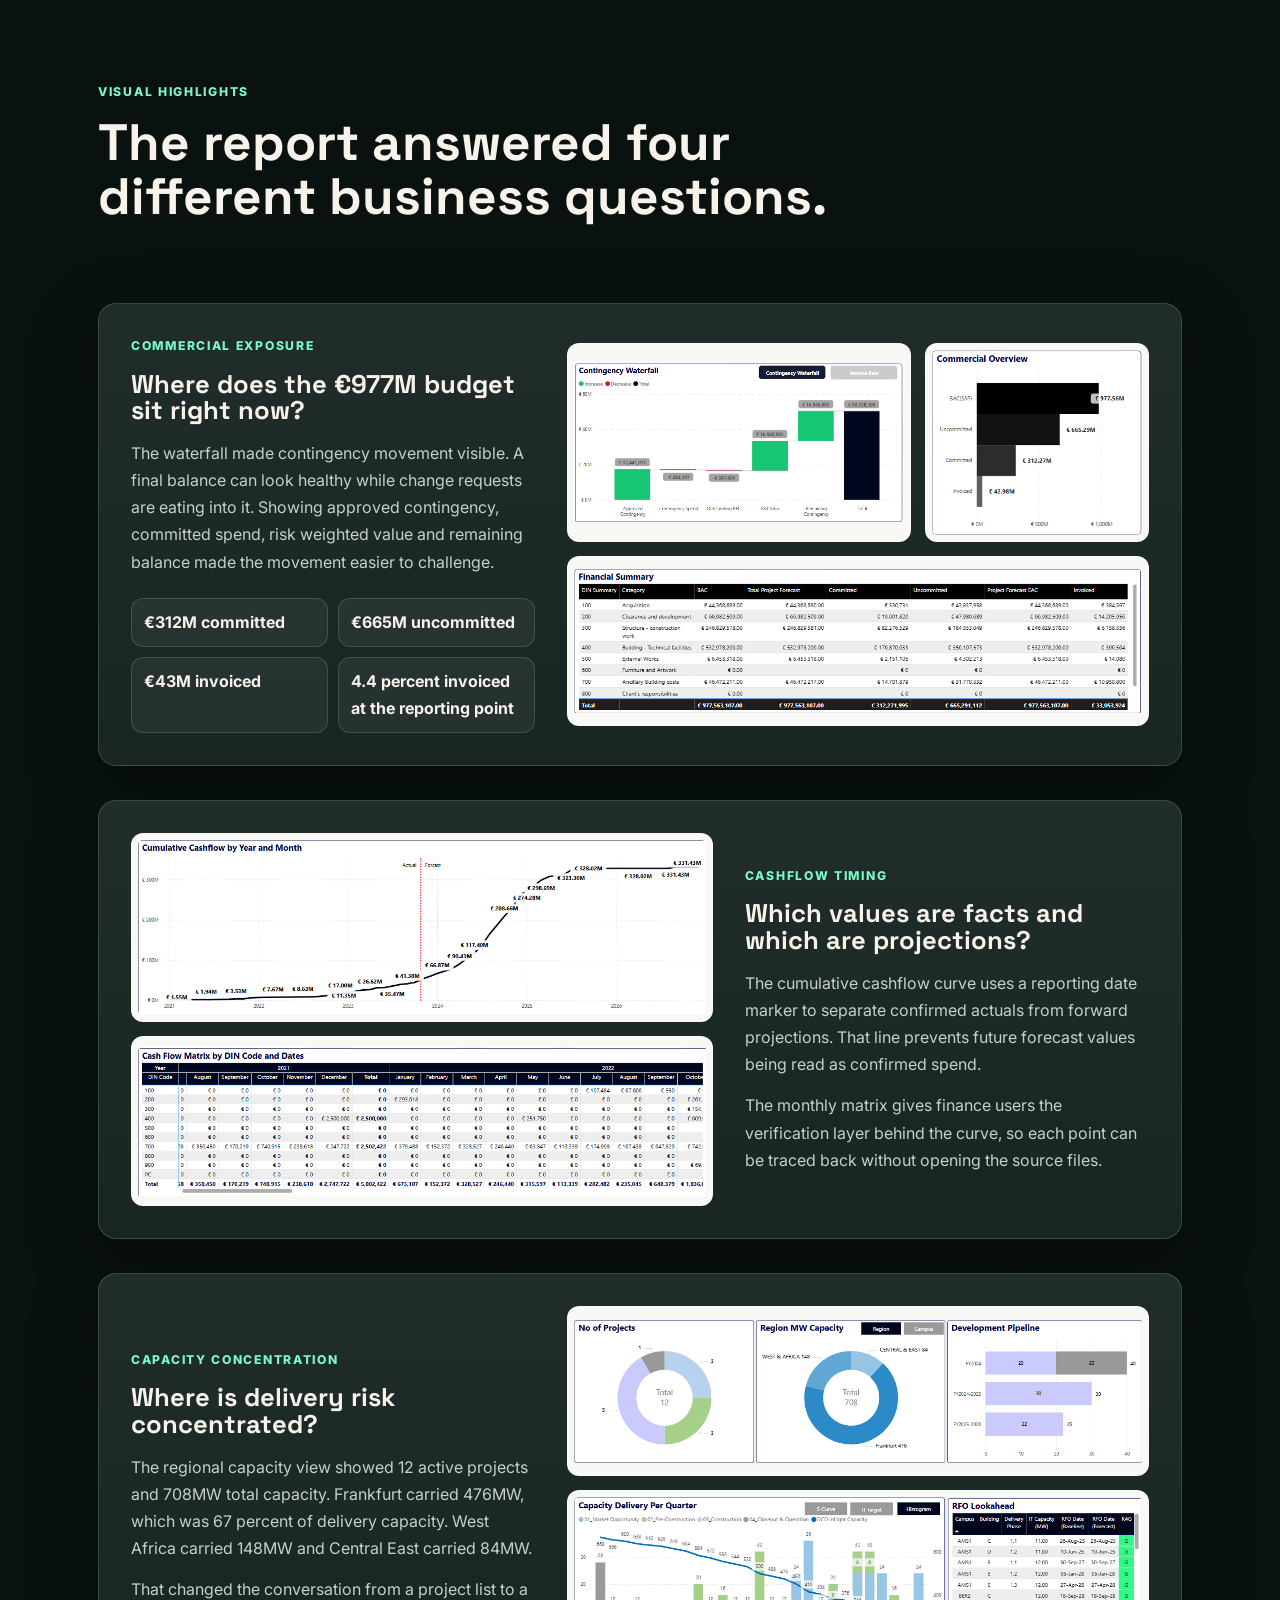
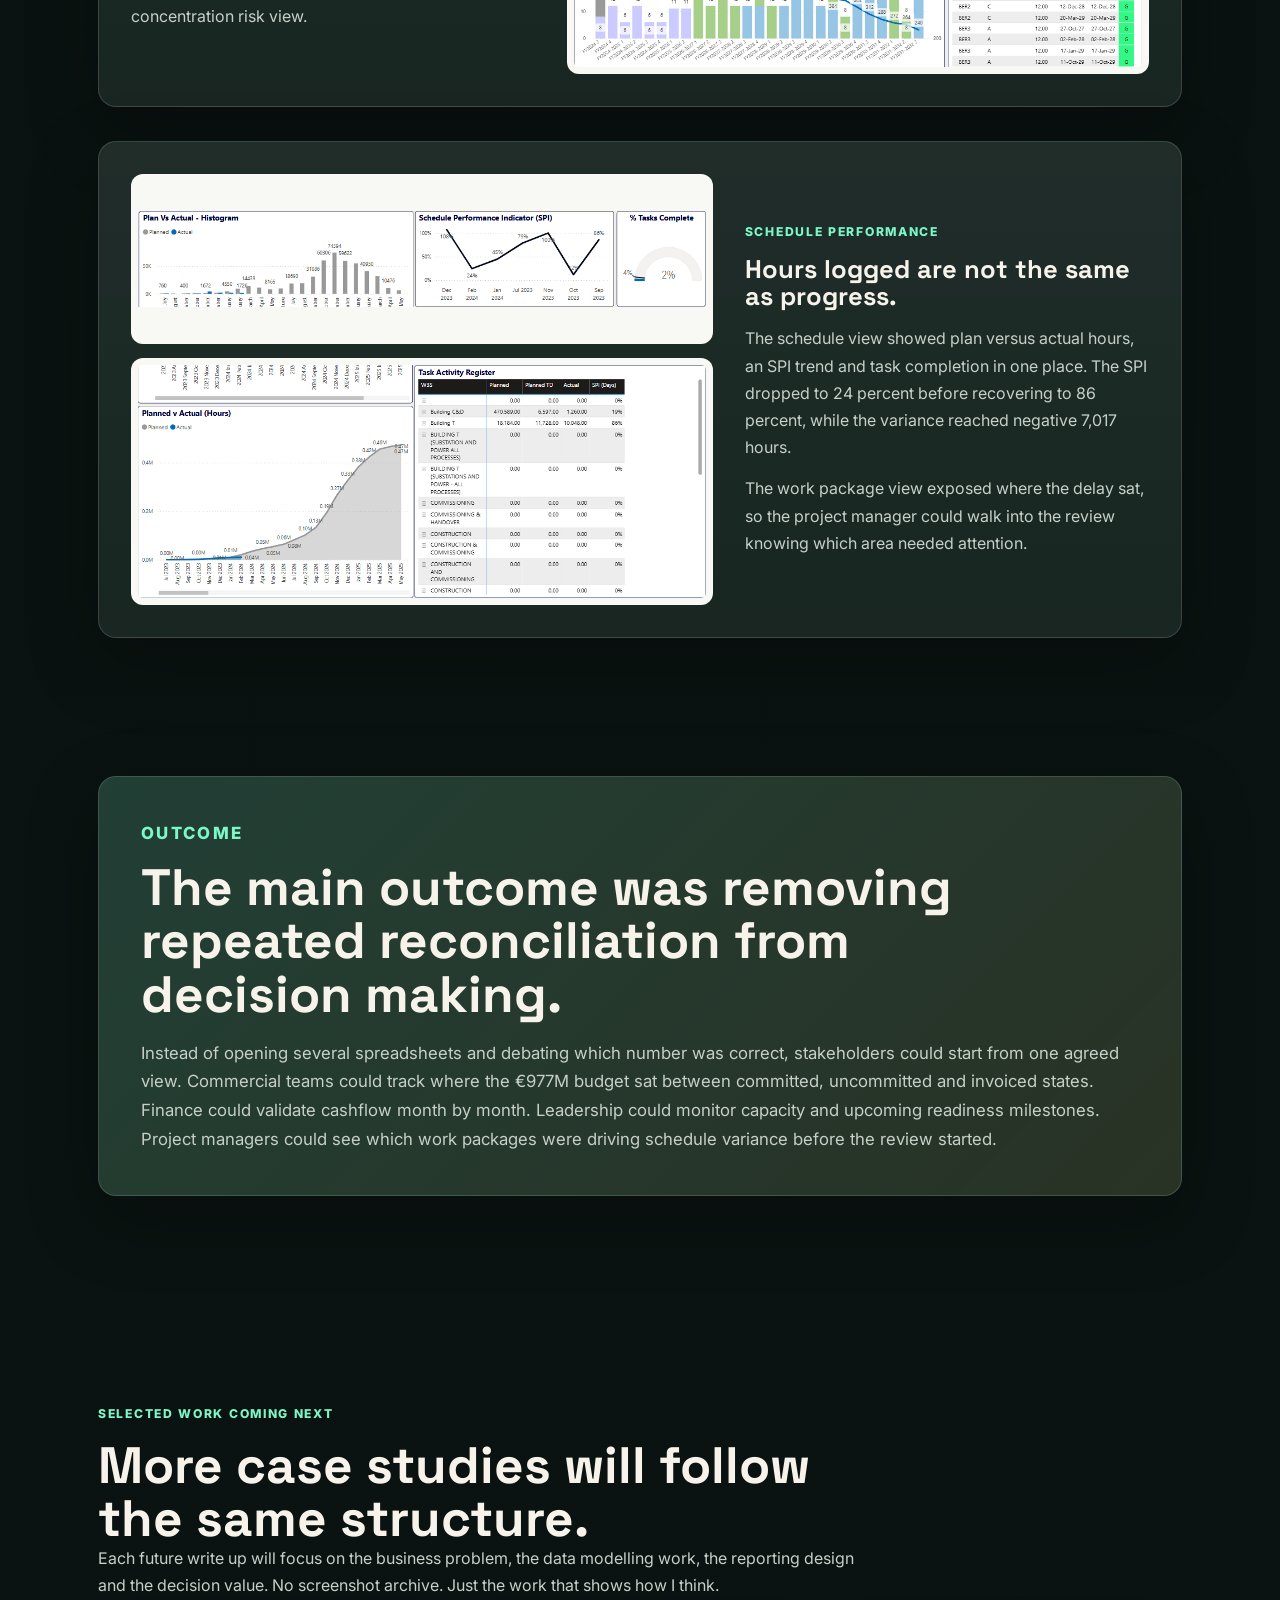
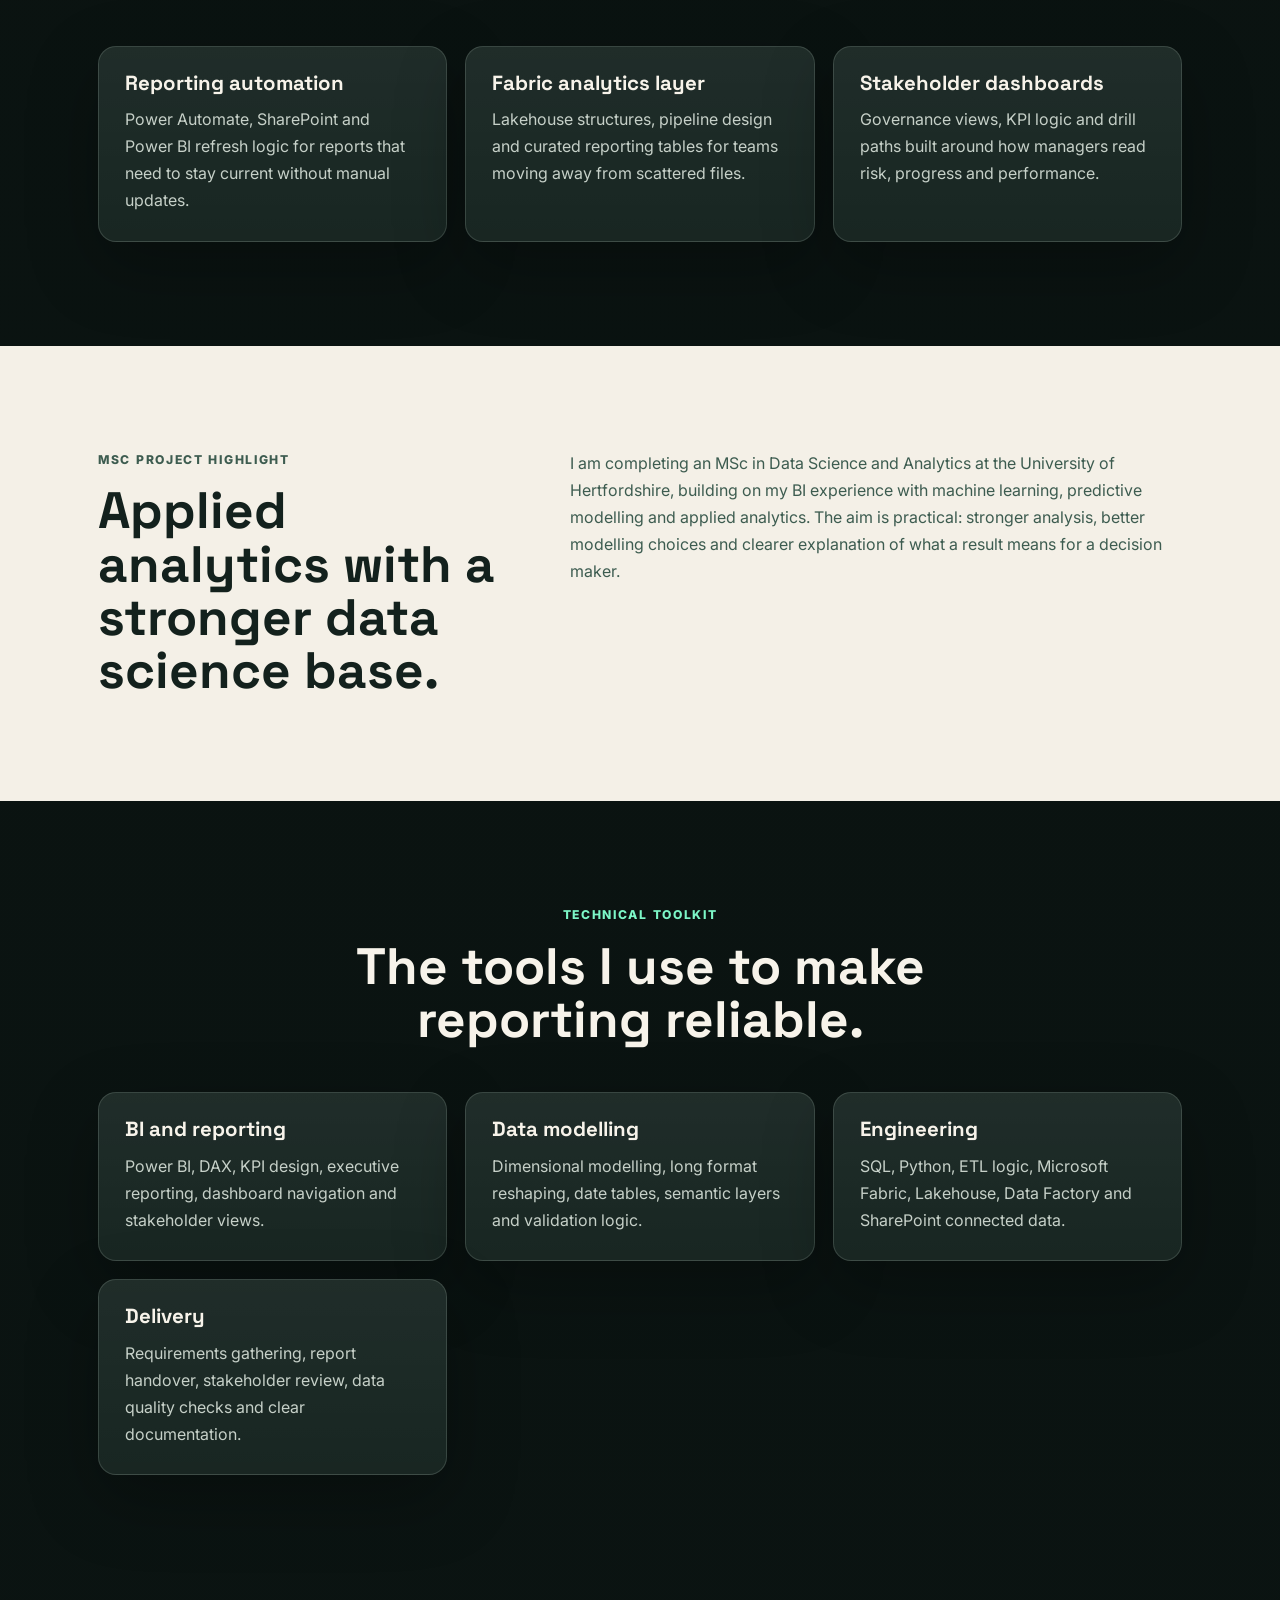
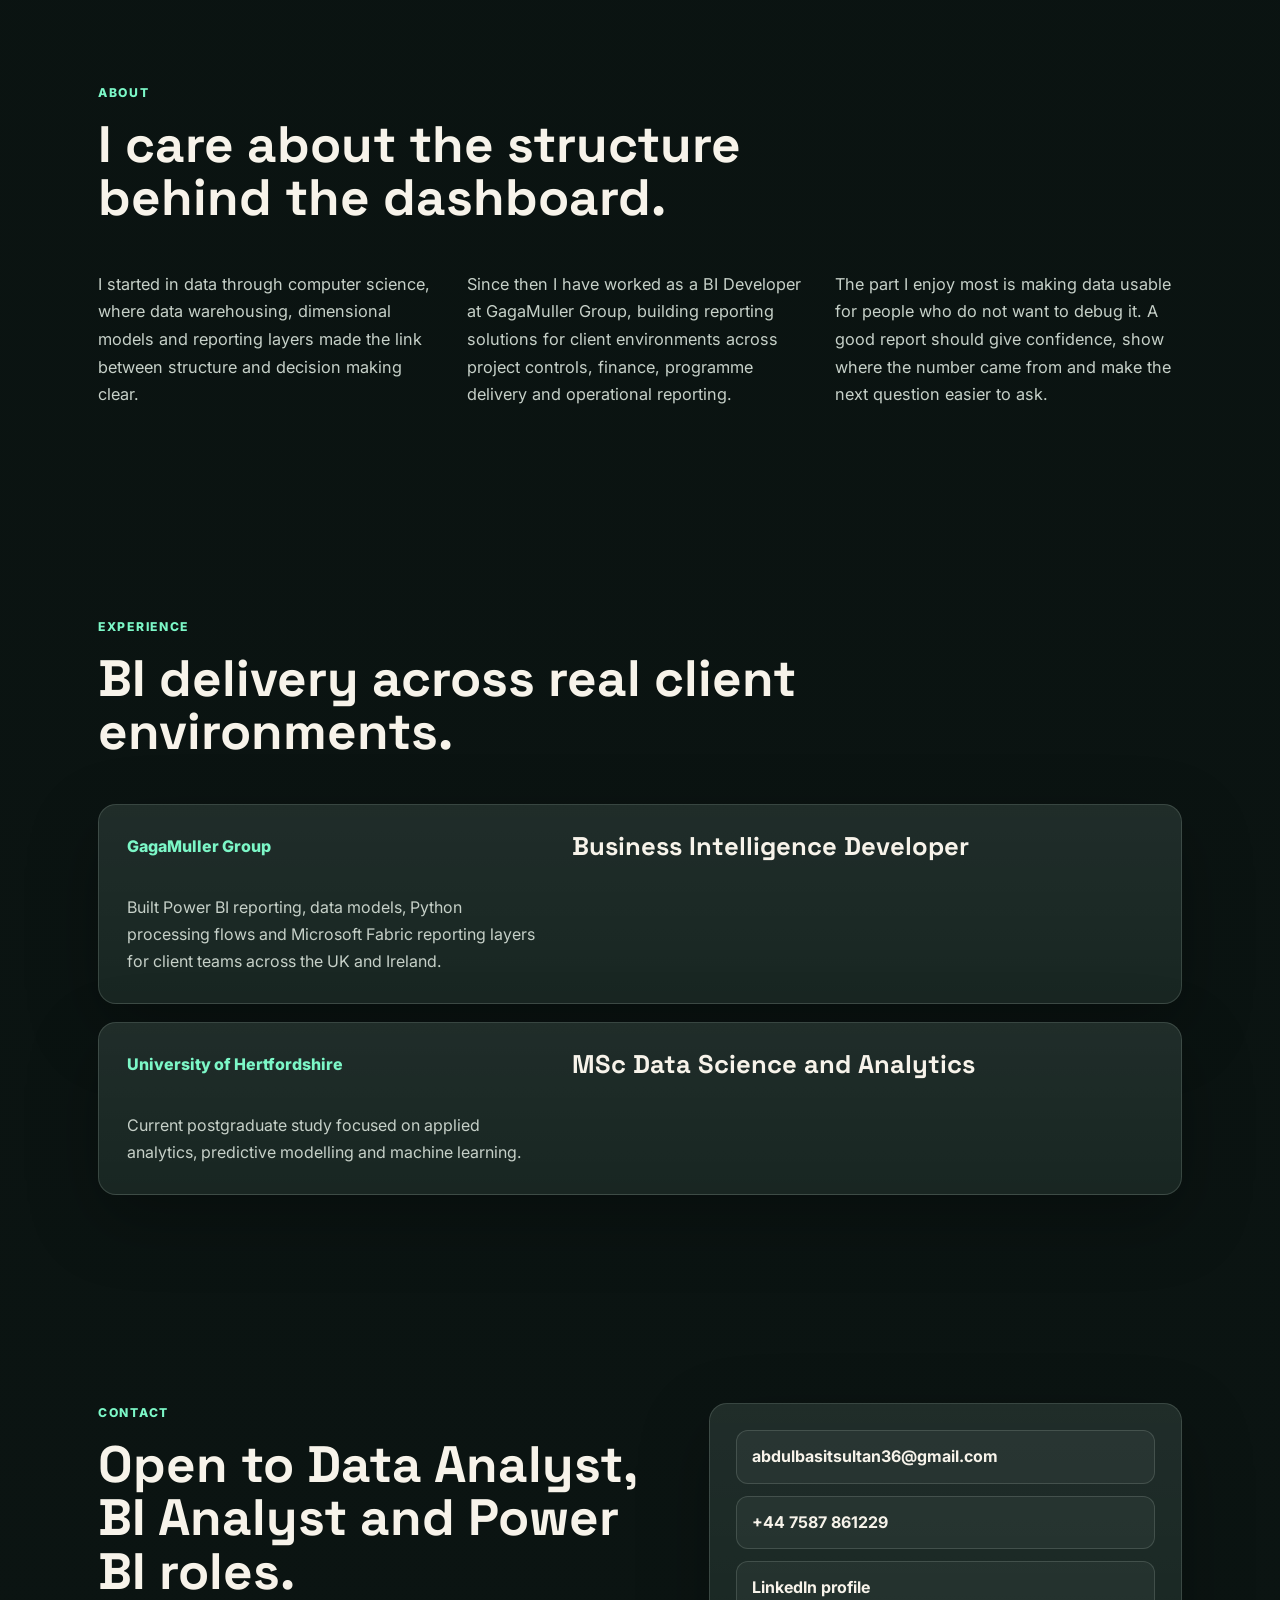
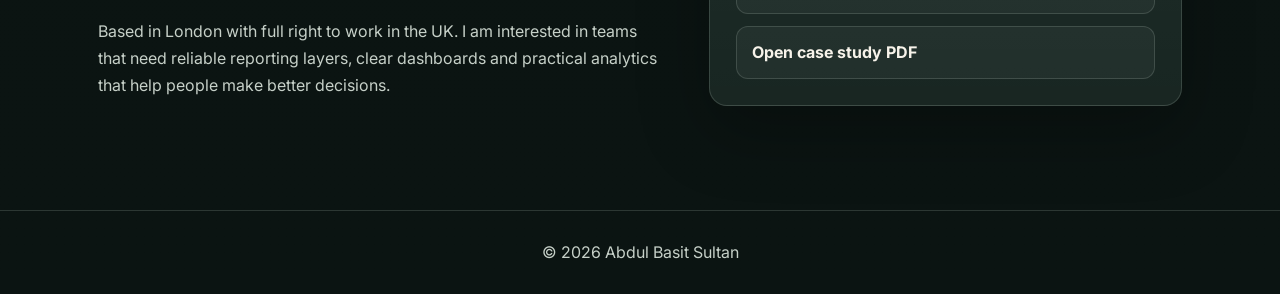
==== commit b8e9aac1: "Redesign site around featured case study" ====
--- a/index.html
+++ b/index.html
@@ -3,11 +3,11 @@
 <head>
 <meta charset="UTF-8" />
 <meta name="viewport" content="width=device-width, initial-scale=1.0" />
-<title>Abdul Basit Sultan | BI Developer & Analytics Engineer</title>
-<meta name="description" content="BI Developer and Analytics Engineer in London specialising in Power BI, Microsoft Fabric, SQL and Python for trusted reporting, analytics platforms and stakeholder-ready dashboards." />
+<title>Abdul Basit Sultan | Data and BI Analyst</title>
+<meta name="description" content="Data and BI Analyst in London building Power BI, SQL, Python and Microsoft Fabric reporting systems for stakeholder reporting and analytics engineering." />
 <link rel="preconnect" href="https://fonts.googleapis.com">
 <link rel="preconnect" href="https://fonts.gstatic.com" crossorigin>
-<link href="https://fonts.googleapis.com/css2?family=Syne:wght@500;600;700;800&family=DM+Sans:ital,wght@0,300;0,400;0,500;0,700;1,300&display=swap" rel="stylesheet">
+<link href="https://fonts.googleapis.com/css2?family=Inter:wght@400;500;600;700;800&family=Space+Grotesk:wght@500;600;700&display=swap" rel="stylesheet">
 <link rel="stylesheet" href="style.css" />
 </head>
 <body>
@@ -18,257 +18,300 @@
     <span>Abdul Basit Sultan</span>
   </a>
   <nav class="nav" aria-label="Main navigation">
-    <a href="#work">Work</a>
-    <a href="#projects">Projects</a>
-    <a href="#construction">Construction</a>
-    <a href="#skills">Skills</a>
+    <a href="#case-study">Case Study</a>
+    <a href="#next">Next Work</a>
+    <a href="#msc">MSc Project</a>
+    <a href="#toolkit">Toolkit</a>
     <a href="#contact">Contact</a>
-    <a href="https://www.linkedin.com/in/abdul-basit-sultan/" target="_blank" rel="noopener" class="nav-linkedin">LinkedIn &rarr;</a>
   </nav>
+  <a class="header-link" href="https://www.linkedin.com/in/abdul-basit-sultan/" target="_blank" rel="noopener">LinkedIn</a>
 </header>
 
 <main id="top">
 
   <section class="hero section">
     <div class="hero-copy">
-      <p class="eyebrow">BI Developer &bull; Analytics Engineer &bull; London</p>
-      <h1>I build Power BI reporting people trust.</h1>
-      <p class="hero-text">I turn scattered business, programme and operational data into clean models, automated pipelines and dashboards that help stakeholders make decisions faster.</p>
+      <p class="eyebrow">Data and BI Analyst, London</p>
+      <h1>I turn fragmented business data into reporting systems people can trust.</h1>
+      <p class="hero-text">Data and BI Analyst with experience across Power BI, SQL, Python and Microsoft Fabric. I build reporting layers, dashboards and analytical views that help teams understand performance, risk and what needs attention next.</p>
       <div class="hero-actions">
-        <a class="btn primary" href="#projects">View BI Projects</a>
-        <a class="btn secondary" href="#contact">Contact Me</a>
-      </div>
-    </div>
-    <aside class="hero-panel" aria-label="Career highlights">
+        <a class="btn primary" href="#case-study">View case study</a>
+        <a class="btn secondary" href="https://www.linkedin.com/in/abdul-basit-sultan/" target="_blank" rel="noopener">LinkedIn</a>
+      </div>
+    </div>
+
+    <aside class="signal-panel" aria-label="Professional snapshot">
       <p class="panel-label">Current focus</p>
-      <h2>Power BI, Microsoft Fabric, SQL and Python</h2>
-      <div class="stat-grid">
-        <div><strong>3+ yrs</strong><span>end-to-end BI delivery</span></div>
-        <div><strong>8+ clients</strong><span>including Google, NTT Data and Dublin City Council</span></div>
-        <div><strong>MSc</strong><span>Data Science & Analytics, University of Hertfordshire</span></div>
-        <div><strong>UK</strong><span>London based, full right to work</span></div>
+      <h2>Power BI, data modelling and stakeholder reporting</h2>
+      <div class="signal-list">
+        <div>
+          <span>3+ years</span>
+          <p>BI delivery across client reporting environments</p>
+        </div>
+        <div>
+          <span>MSc</span>
+          <p>Data Science and Analytics, University of Hertfordshire</p>
+        </div>
+        <div>
+          <span>Available</span>
+          <p>London based, full right to work in the UK</p>
+        </div>
       </div>
     </aside>
   </section>
 
-  <section id="work" class="section proof-section">
-    <div class="section-heading compact">
-      <p class="eyebrow">What I Bring</p>
-      <h2>Technical delivery with business-facing clarity.</h2>
-      <p class="subhead">My strongest work sits between analytics engineering and stakeholder reporting: understanding messy source data, shaping it into reliable models, and presenting it in a way teams can actually use.</p>
-    </div>
-    <div class="proof-grid">
-      <article class="proof-card">
+  <section id="case-study" class="section case-hero">
+    <div class="case-intro">
+      <p class="eyebrow">Featured Case Study</p>
+      <h2>One Portfolio. Four Versions of the Truth.</h2>
+      <p class="category-line">Analytics Engineering · BI Development · Stakeholder Reporting</p>
+      <p>Four teams were working from disconnected reporting sources across cost, cashflow, project progress and scheduling. I built a unified Power BI reporting layer that standardised project identities, separated actuals from forecasts and turned fragmented files into one trusted view for project reviews.</p>
+      <div class="tag-row" aria-label="Tools used">
+        <span>Power BI</span>
+        <span>DAX</span>
+        <span>Data Modelling</span>
+        <span>ETL Pipeline</span>
+        <span>Stakeholder Analytics</span>
+      </div>
+      <a class="btn primary" href="assets/downloads/one-portfolio-four-versions-case-study.pdf" target="_blank" rel="noopener">Open full PDF</a>
+    </div>
+
+    <div class="metric-grid">
+      <article>
+        <span>€977M</span>
+        <p>Total project budget tracked</p>
+      </article>
+      <article>
+        <span>708MW</span>
+        <p>Capacity monitored across regions</p>
+      </article>
+      <article>
+        <span>4</span>
+        <p>Disconnected sources unified</p>
+      </article>
+      <article>
+        <span>0</span>
+        <p>Spreadsheets opened in meetings</p>
+      </article>
+    </div>
+  </section>
+
+  <section class="section story-section">
+    <div class="story-card">
+      <p class="eyebrow">Overview</p>
+      <h2>Four teams were maintaining separate reporting files.</h2>
+      <p>Cost, cashflow, project progress and scheduling data were all useful on their own. The problem was structure. Project names, codes, cost categories and monthly values did not line up cleanly. Weekly project meetings often started with teams reconciling numbers before discussing decisions.</p>
+      <p>The goal was not to force every team into one spreadsheet. The goal was to handle the reconciliation in the data model so stakeholders could start from one agreed view.</p>
+    </div>
+    <div class="story-card tinted">
+      <p class="eyebrow">Problem</p>
+      <h2>Nobody was wrong. Nobody agreed.</h2>
+      <p>The same project appeared under different names across files. Cost categories used different reference codes. Monthly columns mixed confirmed actuals with forward forecasts. Leadership could not quickly tell which figures were facts, which were estimates and which file should be trusted.</p>
+    </div>
+  </section>
+
+  <section class="section solution-section">
+    <div class="section-heading">
+      <p class="eyebrow">Solution</p>
+      <h2>I built the reporting layer before focusing on dashboard polish.</h2>
+      <p>The value came from making the data model trustworthy before the visuals were built.</p>
+    </div>
+    <div class="process-grid">
+      <article>
         <span>01</span>
-        <h3>Data modelling and pipelines</h3>
-        <p>Fabric Lakehouse, Data Factory, Python transformations, SQL, SharePoint ingestion and curated datasets for Power BI.</p>
-      </article>
-      <article class="proof-card">
+        <h3>Standardised project identities</h3>
+        <p>Resolved different project names, codes and regional labels into one consistent identity across the source files.</p>
+      </article>
+      <article>
         <span>02</span>
-        <h3>Decision-ready dashboards</h3>
-        <p>Executive reporting, KPI design, DAX measures, governance views and drill-down pages for technical and non-technical users.</p>
-      </article>
-      <article class="proof-card">
+        <h3>Separated actuals from forecasts</h3>
+        <p>Used the reporting date as the boundary so the model knew whether a monthly value was confirmed spend or a future estimate.</p>
+      </article>
+      <article>
         <span>03</span>
-        <h3>Stakeholder delivery</h3>
-        <p>Requirements gathering, client workshops, report handovers, iterative improvements and clear communication around data quality.</p>
-      </article>
-    </div>
-  </section>
-
-  <section class="section about-split">
-    <div class="section-heading sticky-heading">
+        <h3>Reshaped monthly data</h3>
+        <p>Converted wide spreadsheet columns into long format so trend visuals, date filters and time calculations worked correctly.</p>
+      </article>
+      <article>
+        <span>04</span>
+        <h3>Created resilient DAX measures</h3>
+        <p>Built calculations that stayed reliable across project, region, campus, date and delivery stage filters.</p>
+      </article>
+    </div>
+  </section>
+
+  <section class="section visual-section">
+    <div class="section-heading">
+      <p class="eyebrow">Visual Highlights</p>
+      <h2>The report answered four different business questions.</h2>
+    </div>
+
+    <article class="visual-feature">
+      <div>
+        <p class="eyebrow">Commercial Exposure</p>
+        <h3>Where does the €977M budget sit right now?</h3>
+        <p>The waterfall made contingency movement visible. A final balance can look healthy while change requests are eating into it. Showing approved contingency, committed spend, risk weighted value and remaining balance made the movement easier to challenge.</p>
+        <ul>
+          <li>€312M committed</li>
+          <li>€665M uncommitted</li>
+          <li>€43M invoiced</li>
+          <li>4.4 percent invoiced at the reporting point</li>
+        </ul>
+      </div>
+      <div class="visual-stack">
+        <img src="assets/images/case-study/case-study-visual-01-p4.png" alt="Contingency waterfall visual" />
+        <img src="assets/images/case-study/case-study-visual-02-p4.png" alt="Commercial overview visual" />
+        <img src="assets/images/case-study/case-study-visual-03-p5.png" alt="Financial summary visual" />
+      </div>
+    </article>
+
+    <article class="visual-feature reverse">
+      <div>
+        <p class="eyebrow">Cashflow Timing</p>
+        <h3>Which values are facts and which are projections?</h3>
+        <p>The cumulative cashflow curve uses a reporting date marker to separate confirmed actuals from forward projections. That line prevents future forecast values being read as confirmed spend.</p>
+        <p>The monthly matrix gives finance users the verification layer behind the curve, so each point can be traced back without opening the source files.</p>
+      </div>
+      <div class="visual-stack single">
+        <img src="assets/images/case-study/case-study-visual-04-p6.png" alt="Cumulative cashflow curve with reporting date marker" />
+        <img src="assets/images/case-study/case-study-visual-05-p6.png" alt="Monthly cashflow matrix by cost category" />
+      </div>
+    </article>
+
+    <article class="visual-feature">
+      <div>
+        <p class="eyebrow">Capacity Concentration</p>
+        <h3>Where is delivery risk concentrated?</h3>
+        <p>The regional capacity view showed 12 active projects and 708MW total capacity. Frankfurt carried 476MW, which was 67 percent of delivery capacity. West Africa carried 148MW and Central East carried 84MW.</p>
+        <p>That changed the conversation from a project list to a concentration risk view.</p>
+      </div>
+      <div class="visual-stack single">
+        <img src="assets/images/case-study/case-study-visual-06-p7.png" alt="Regional capacity and development pipeline visual" />
+        <img src="assets/images/case-study/case-study-visual-07-p8.png" alt="Capacity delivery and readiness lookahead visual" />
+      </div>
+    </article>
+
+    <article class="visual-feature reverse">
+      <div>
+        <p class="eyebrow">Schedule Performance</p>
+        <h3>Hours logged are not the same as progress.</h3>
+        <p>The schedule view showed plan versus actual hours, an SPI trend and task completion in one place. The SPI dropped to 24 percent before recovering to 86 percent, while the variance reached negative 7,017 hours.</p>
+        <p>The work package view exposed where the delay sat, so the project manager could walk into the review knowing which area needed attention.</p>
+      </div>
+      <div class="visual-stack single">
+        <img src="assets/images/case-study/case-study-visual-08-p8.png" alt="Schedule performance index and plan versus actual visual" />
+        <img src="assets/images/case-study/case-study-visual-09-p9.png" alt="Work package activity register and planned versus actual hours" />
+      </div>
+    </article>
+  </section>
+
+  <section class="section outcome-section">
+    <div class="outcome-card">
+      <p class="eyebrow">Outcome</p>
+      <h2>The main outcome was removing repeated reconciliation from decision making.</h2>
+      <p>Instead of opening several spreadsheets and debating which number was correct, stakeholders could start from one agreed view. Commercial teams could track where the €977M budget sat between committed, uncommitted and invoiced states. Finance could validate cashflow month by month. Leadership could monitor capacity and upcoming readiness milestones. Project managers could see which work packages were driving schedule variance before the review started.</p>
+    </div>
+  </section>
+
+  <section id="next" class="section next-section">
+    <div class="section-heading">
+      <p class="eyebrow">Selected Work Coming Next</p>
+      <h2>More case studies will follow the same structure.</h2>
+      <p>Each future write up will focus on the business problem, the data modelling work, the reporting design and the decision value. No screenshot archive. Just the work that shows how I think.</p>
+    </div>
+    <div class="next-grid">
+      <article>
+        <h3>Reporting automation</h3>
+        <p>Power Automate, SharePoint and Power BI refresh logic for reports that need to stay current without manual updates.</p>
+      </article>
+      <article>
+        <h3>Fabric analytics layer</h3>
+        <p>Lakehouse structures, pipeline design and curated reporting tables for teams moving away from scattered files.</p>
+      </article>
+      <article>
+        <h3>Stakeholder dashboards</h3>
+        <p>Governance views, KPI logic and drill paths built around how managers read risk, progress and performance.</p>
+      </article>
+    </div>
+  </section>
+
+  <section id="msc" class="section msc-section">
+    <div>
+      <p class="eyebrow">MSc Project Highlight</p>
+      <h2>Applied analytics with a stronger data science base.</h2>
+    </div>
+    <div>
+      <p>I am completing an MSc in Data Science and Analytics at the University of Hertfordshire, building on my BI experience with machine learning, predictive modelling and applied analytics. The aim is practical: stronger analysis, better modelling choices and clearer explanation of what a result means for a decision maker.</p>
+    </div>
+  </section>
+
+  <section id="toolkit" class="section toolkit-section">
+    <div class="section-heading centered">
+      <p class="eyebrow">Technical Toolkit</p>
+      <h2>The tools I use to make reporting reliable.</h2>
+    </div>
+    <div class="toolkit-grid">
+      <article>
+        <h3>BI and reporting</h3>
+        <p>Power BI, DAX, KPI design, executive reporting, dashboard navigation and stakeholder views.</p>
+      </article>
+      <article>
+        <h3>Data modelling</h3>
+        <p>Dimensional modelling, long format reshaping, date tables, semantic layers and validation logic.</p>
+      </article>
+      <article>
+        <h3>Engineering</h3>
+        <p>SQL, Python, ETL logic, Microsoft Fabric, Lakehouse, Data Factory and SharePoint connected data.</p>
+      </article>
+      <article>
+        <h3>Delivery</h3>
+        <p>Requirements gathering, report handover, stakeholder review, data quality checks and clear documentation.</p>
+      </article>
+    </div>
+  </section>
+
+  <section id="about" class="section about-section">
+    <div class="section-heading">
       <p class="eyebrow">About</p>
-      <h2>From data warehouse concepts to real client reporting.</h2>
-    </div>
-    <div class="about-copy">
-      <p>I first became serious about data during my Computer Science degree, when data warehousing, star schemas and dimensional modelling made the link between backend structure and business decisions click.</p>
-      <p>Since then, I have spent more than three years as a BI Developer at GagaMuller Group, building reporting solutions across client environments including Google, NTT Data, ADA, Glenveagh Homes, Dublin City Council and Mace.</p>
-      <p>The work has covered Microsoft Fabric Lakehouse architecture, Python-based Primavera P6 processing, Power Automate refresh flows, Power BI dashboard development, data modelling and stakeholder-facing governance reports.</p>
-      <p>I am currently completing an MSc in Data Science and Analytics at the University of Hertfordshire, expanding my work into machine learning, predictive modelling and applied analytics.</p>
-    </div>
-  </section>
-
-  <section id="projects" class="section">
-    <div class="section-heading">
-      <p class="eyebrow">BI & Analytics Portfolio</p>
-      <h2>Selected work across data platforms, automation and reporting.</h2>
-      <p class="subhead">These are the kinds of projects I want recruiters and hiring managers to see first: practical, end-to-end, and tied to real operational use.</p>
-    </div>
-
-    <div class="case-grid">
-      <article class="case-card featured">
-        <div class="case-content">
-          <span class="tag">Microsoft Fabric &bull; Python &bull; Power BI &bull; SharePoint</span>
-          <h3>Enterprise Data Migration and Lakehouse Architecture</h3>
-          <p><strong>Client context:</strong> ADA project data was spread across multiple SharePoint environments with inconsistent structures and duplicated reporting effort.</p>
-          <p><strong>My role:</strong> led the migration into Microsoft Fabric, designed a medallion Lakehouse structure, wrote Python ingestion and transformation logic, and built curated datasets for Power BI reporting.</p>
-          <p><strong>Outcome:</strong> created a single trusted reporting layer, reduced manual spreadsheet handling and improved confidence in client-facing analytics.</p>
-        </div>
-        <img src="assets/images/fabric-architecture.png" alt="Microsoft Fabric Lakehouse architecture diagram" />
-      </article>
-
-      <article class="case-card">
-        <span class="tag">Python &bull; Primavera P6 &bull; Power BI</span>
-        <h3>Schedule Analytics and Project Reporting</h3>
-        <p><strong>Problem:</strong> programme reporting lacked clear visibility of milestones, slippage, critical path and delivery risk.</p>
-        <p><strong>Built:</strong> Python pipeline for Primavera P6 XER data, clean schedule tables, progress metrics and Power BI dashboards for PM and governance meetings.</p>
-        <p><strong>Value:</strong> weekly reporting became clearer, more consistent and easier for stakeholders to trust.</p>
-      </article>
-
-      <article class="case-card">
-        <span class="tag">Power Automate &bull; SharePoint &bull; Power BI</span>
-        <h3>Automated Dashboard Refresh</h3>
-        <p><strong>Problem:</strong> dashboards depended on manual file updates and stakeholders could not always tell whether reports were current.</p>
-        <p><strong>Built:</strong> SharePoint-triggered Power Automate flows to refresh downstream Power BI datasets when source files changed.</p>
-        <p><strong>Value:</strong> reduced manual maintenance and made reporting feel dependable for daily decision-making.</p>
-      </article>
-
-      <article class="case-card">
-        <span class="tag">Microsoft Fabric &bull; Data Factory &bull; Lakehouse</span>
-        <h3>Automated Analytics Platform</h3>
-        <p><strong>Problem:</strong> the WayLoader product needed a structured analytics layer to track performance and communicate progress.</p>
-        <p><strong>Built:</strong> Fabric Data Factory pipelines, Lakehouse storage, transformation logic and Power BI reporting views.</p>
-        <p><strong>Value:</strong> gave the product team a repeatable analytics platform without manual preparation work.</p>
-      </article>
-    </div>
-
-    <div class="image-feature">
-      <div>
-        <p class="eyebrow">Delivery Pattern</p>
-        <h3>Reusable frameworks, not one-off dashboards.</h3>
-        <p>Across engagements I reused strong delivery patterns: source ingestion, data quality checks, dimensional modelling, curated semantic layers and dashboard templates that could be adapted quickly for new clients and datasets.</p>
-      </div>
-      <img src="assets/images/wayloader-architecture.png" alt="Reusable reporting architecture diagram" />
-    </div>
-  </section>
-
-  <section id="construction" class="section alt-section">
-    <div class="section-heading">
-      <p class="eyebrow">Construction & Project Controls</p>
-      <h2>Specialist reporting for complex programmes.</h2>
-      <p class="subhead">My construction experience gives me a strong domain edge in schedule, cost, quality, safety, commissioning, procurement and portfolio governance reporting.</p>
-    </div>
-
-    <div class="construction-summary">
-      <div>
-        <h3>From project controls data to leadership insight</h3>
-        <p>I have built reporting environments connecting Primavera P6, cost sheets, H&S logs, quality registers, procurement trackers, BIM information and portfolio data into Power BI dashboards used in delivery reviews.</p>
-      </div>
-      <a class="btn secondary" href="assets/downloads/Abdul_Basit_Sultan_Project_Controls_Portfolio.pdf" download>Download Project Controls PDF</a>
-    </div>
-
-    <div class="project-list">
-      <article class="project-row">
-        <img src="assets/images/preconstruction.png" alt="Pre-construction analytics dashboard" />
-        <div>
-          <span class="tag">Pre-Construction</span>
-          <h3>Design, BIM and Procurement Readiness</h3>
-          <p>Connected model health, document control, RFI tracking and procurement status so teams could see readiness risk before construction began.</p>
-          <ul>
-            <li>Tracked model health, open issues, clash trends and approval status.</li>
-            <li>Highlighted design packages and vendors needing intervention.</li>
-            <li>Supported governance decisions before site delivery started.</li>
-          </ul>
-        </div>
-      </article>
-
-      <article class="project-row reverse">
-        <img src="assets/images/construction-phase.png" alt="Construction phase analytics dashboard" />
-        <div>
-          <span class="tag">Construction Delivery</span>
-          <h3>Cost, H&S and Quality Reporting</h3>
-          <p>Built governance dashboards combining cost, cashflow, health and safety, and quality data for weekly and monthly project reviews.</p>
-          <ul>
-            <li>Integrated Primavera P6, cost sheets, H&S logs and quality registers.</li>
-            <li>Standardised navigation, slicers and KPI definitions.</li>
-            <li>Supported executive overview and package-level investigation.</li>
-          </ul>
-        </div>
-      </article>
-
-      <article class="project-row">
-        <img src="assets/images/schedule-evm.png" alt="Schedule EVM and commissioning dashboard" />
-        <div>
-          <span class="tag">Schedule &bull; EVM &bull; Commissioning</span>
-          <h3>Primavera P6 Data Transformed into Management Insight</h3>
-          <p>Processed XER schedule data in Python to create clean reporting tables for schedule KPIs, earned value metrics, commissioning and long-lead equipment tracking.</p>
-          <ul>
-            <li>Plan-vs-actual and milestone risk views for programme leaders.</li>
-            <li>Earned value and package completion dashboards.</li>
-            <li>Commissioning progress, ownership and readiness reporting.</li>
-          </ul>
-        </div>
-      </article>
-
-      <article class="project-row reverse">
-        <img src="assets/images/portfolio-governance.png" alt="Portfolio governance dashboard" />
-        <div>
-          <span class="tag">Portfolio Governance</span>
-          <h3>Multi-Site Programme Reporting</h3>
-          <p>Built portfolio-level views for comparing live projects across schedule, stage, cost, quality, safety, risk, supply chain and capacity.</p>
-          <ul>
-            <li>Consistent RAG status and KPI definitions across sites.</li>
-            <li>Drill-down from executive summary to project and package level.</li>
-            <li>Supported leadership decisions across residential and infrastructure programmes.</li>
-          </ul>
-        </div>
-      </article>
-    </div>
-  </section>
-
-  <section id="skills" class="section skills-section">
-    <div class="section-heading centered">
-      <p class="eyebrow">Skills & Tools</p>
-      <h2>The stack I use to deliver.</h2>
-    </div>
-    <div class="skills-grid">
-      <div class="skill-card">
-        <h3>BI & Reporting</h3>
-        <p class="skill-level expert">Strongest</p>
-        <p>Power BI, DAX, dashboard development, KPI design, executive reporting, data storytelling and ad hoc analysis.</p>
-      </div>
-      <div class="skill-card">
-        <h3>Data Platforms</h3>
-        <p class="skill-level strong">Production</p>
-        <p>Microsoft Fabric, Lakehouse, Data Factory, ETL/ELT pipelines, SharePoint integration and Power Automate.</p>
-      </div>
-      <div class="skill-card">
-        <h3>Engineering</h3>
-        <p class="skill-level strong">Hands-on</p>
-        <p>Python, SQL, dimensional modelling, medallion architecture, data transformation and data quality checks.</p>
-      </div>
-      <div class="skill-card">
-        <h3>Delivery</h3>
-        <p class="skill-level expert">Client-facing</p>
-        <p>Requirements gathering, stakeholder engagement, governance design, report handover and cross-functional collaboration.</p>
-      </div>
-      <div class="skill-card">
-        <h3>Data Science</h3>
-        <p class="skill-level learning">MSc Focus</p>
-        <p>Machine learning, neural networks, predictive modelling and applied analytics through my MSc, graduating 2026.</p>
-      </div>
-      <div class="skill-card">
-        <h3>Domain Knowledge</h3>
-        <p class="skill-level strong">Transferable</p>
-        <p>Construction, infrastructure, data centres, project controls, Primavera P6 and programme reporting.</p>
-      </div>
+      <h2>I care about the structure behind the dashboard.</h2>
+    </div>
+    <div class="about-grid">
+      <p>I started in data through computer science, where data warehousing, dimensional models and reporting layers made the link between structure and decision making clear.</p>
+      <p>Since then I have worked as a BI Developer at GagaMuller Group, building reporting solutions for client environments across project controls, finance, programme delivery and operational reporting.</p>
+      <p>The part I enjoy most is making data usable for people who do not want to debug it. A good report should give confidence, show where the number came from and make the next question easier to ask.</p>
+    </div>
+  </section>
+
+  <section id="experience" class="section experience-section">
+    <div class="section-heading">
+      <p class="eyebrow">Experience</p>
+      <h2>BI delivery across real client environments.</h2>
+    </div>
+    <div class="timeline">
+      <article>
+        <span>GagaMuller Group</span>
+        <h3>Business Intelligence Developer</h3>
+        <p>Built Power BI reporting, data models, Python processing flows and Microsoft Fabric reporting layers for client teams across the UK and Ireland.</p>
+      </article>
+      <article>
+        <span>University of Hertfordshire</span>
+        <h3>MSc Data Science and Analytics</h3>
+        <p>Current postgraduate study focused on applied analytics, predictive modelling and machine learning.</p>
+      </article>
     </div>
   </section>
 
   <section id="contact" class="section contact-section">
     <div>
-      <p class="eyebrow">Get in Touch</p>
-      <h2>Open to BI, analytics engineering and reporting roles.</h2>
-      <p>I am based in London with full right to work in the UK and available for opportunities where strong data delivery, Power BI reporting and clear stakeholder communication matter.</p>
-      <p>Best fit roles: BI Developer, Analytics Engineer, Data Analyst, Reporting Engineer and Power BI Developer.</p>
+      <p class="eyebrow">Contact</p>
+      <h2>Open to Data Analyst, BI Analyst and Power BI roles.</h2>
+      <p>Based in London with full right to work in the UK. I am interested in teams that need reliable reporting layers, clear dashboards and practical analytics that help people make better decisions.</p>
     </div>
     <div class="contact-card">
       <a href="mailto:abdulbasitsultan36@gmail.com">abdulbasitsultan36@gmail.com</a>
       <a href="tel:+447587861229">+44 7587 861229</a>
-      <a href="https://www.linkedin.com/in/abdul-basit-sultan/" target="_blank" rel="noopener">LinkedIn Profile &rarr;</a>
-      <a href="assets/downloads/Abdul_Basit_Sultan_Dashboard_Portfolio.pdf" download>Download Dashboard Portfolio</a>
-      <a href="assets/downloads/Abdul_Basit_Sultan_Project_Controls_Portfolio.pdf" download>Download Project Controls Portfolio</a>
+      <a href="https://www.linkedin.com/in/abdul-basit-sultan/" target="_blank" rel="noopener">LinkedIn profile</a>
+      <a href="assets/downloads/one-portfolio-four-versions-case-study.pdf" target="_blank" rel="noopener">Open case study PDF</a>
     </div>
   </section>
 
--- a/style.css
+++ b/style.css
@@ -1,25 +1,30 @@
 :root {
-  --bg: #0f1110;
-  --bg-alt: #161a18;
-  --surface: #181b19;
-  --surface-2: #20241f;
-  --border: #2d332d;
-  --border-strong: #465043;
-  --text: #f2eee7;
-  --muted: #a9aca3;
-  --dim: #70756b;
-  --accent: #d4f45b;
-  --accent-2: #8ed8ff;
-  --accent-soft: rgba(212, 244, 91, 0.1);
-  --radius: 8px;
-  --radius-lg: 14px;
-  --font-display: 'Syne', sans-serif;
-  --font-body: 'DM Sans', sans-serif;
-  --max-w: 1140px;
+  --bg: #09110f;
+  --bg-soft: #0f1a17;
+  --surface: #13211d;
+  --surface-strong: #182b26;
+  --surface-light: #f4f0e7;
+  --text: #f7f3ea;
+  --text-soft: #c6d0c8;
+  --text-muted: #8fa097;
+  --ink: #13211d;
+  --line: rgba(218, 232, 221, 0.16);
+  --line-strong: rgba(218, 232, 221, 0.28);
+  --mint: #7cf7c7;
+  --aqua: #8dcdf8;
+  --gold: #e9c46a;
+  --radius: 18px;
+  --radius-sm: 12px;
+  --shadow: 0 24px 70px rgba(0, 0, 0, 0.28);
+  --font-display: 'Space Grotesk', sans-serif;
+  --font-body: 'Inter', sans-serif;
+  --max: 1160px;
   --section: 104px;
 }
 
-*, *::before, *::after {
+*,
+*::before,
+*::after {
   box-sizing: border-box;
   margin: 0;
   padding: 0;
@@ -30,10 +35,12 @@
 }
 
 body {
+  min-height: 100vh;
+  color: var(--text);
   background:
-    radial-gradient(circle at top left, rgba(212, 244, 91, 0.06), transparent 34rem),
-    linear-gradient(180deg, #0d0f0e 0%, var(--bg) 38rem);
-  color: var(--text);
+    radial-gradient(circle at 12% 0%, rgba(124, 247, 199, 0.16), transparent 30rem),
+    radial-gradient(circle at 85% 10%, rgba(141, 205, 248, 0.13), transparent 32rem),
+    linear-gradient(180deg, #07100d 0%, var(--bg) 48rem, #0b1412 100%);
   font-family: var(--font-body);
   font-size: 16px;
   line-height: 1.7;
@@ -42,8 +49,8 @@
 
 img {
   display: block;
+  width: 100%;
   max-width: 100%;
-  border-radius: var(--radius);
 }
 
 a {
@@ -58,104 +65,79 @@
 .site-header {
   position: sticky;
   top: 0;
-  z-index: 100;
-  display: flex;
+  z-index: 50;
+  display: grid;
+  grid-template-columns: auto 1fr auto;
   align-items: center;
-  justify-content: space-between;
-  min-height: 66px;
-  padding: 0 40px;
-  background: rgba(13, 15, 14, 0.9);
-  border-bottom: 1px solid rgba(255, 255, 255, 0.07);
-  backdrop-filter: blur(16px);
+  gap: 28px;
+  min-height: 72px;
+  padding: 0 38px;
+  background: rgba(7, 16, 13, 0.82);
+  border-bottom: 1px solid var(--line);
+  backdrop-filter: blur(18px);
 }
 
 .brand {
-  display: flex;
+  display: inline-flex;
   align-items: center;
   gap: 12px;
   font-family: var(--font-display);
-  font-size: 15px;
-  font-weight: 800;
+  font-weight: 700;
 }
 
 .brand-mark {
-  display: inline-flex;
-  align-items: center;
-  justify-content: center;
-  width: 36px;
-  height: 36px;
-  color: #11130f;
-  background: var(--accent);
-  border-radius: 7px;
-  font-size: 11px;
-  letter-spacing: 0.07em;
+  display: inline-grid;
+  place-items: center;
+  width: 38px;
+  height: 38px;
+  color: var(--ink);
+  background: var(--mint);
+  border-radius: 11px;
+  font-size: 12px;
+  letter-spacing: 0.04em;
 }
 
 .nav {
   display: flex;
-  align-items: center;
-  gap: 6px;
-}
-
-.nav a {
-  color: var(--muted);
-  border-radius: 6px;
-  padding: 8px 11px;
-  font-size: 13.5px;
-  transition: 160ms ease;
+  justify-content: center;
+  gap: 4px;
+}
+
+.nav a,
+.header-link {
+  color: var(--text-soft);
+  border-radius: 999px;
+  padding: 9px 13px;
+  font-size: 13px;
+  font-weight: 600;
+  transition: 180ms ease;
 }
 
 .nav a:hover,
-.nav a:focus-visible {
+.header-link:hover,
+.nav a:focus-visible,
+.header-link:focus-visible {
   color: var(--text);
-  background: rgba(255, 255, 255, 0.06);
-}
-
-.nav-linkedin {
-  color: var(--accent) !important;
-  border: 1px solid rgba(212, 244, 91, 0.28);
+  background: rgba(255, 255, 255, 0.07);
+}
+
+.header-link {
+  border: 1px solid var(--line-strong);
 }
 
 .section {
-  max-width: var(--max-w);
+  width: min(100%, var(--max));
   margin: 0 auto;
-  padding: var(--section) 40px;
-}
-
-.alt-section {
-  max-width: none;
-  background: var(--bg-alt);
-  border-block: 1px solid rgba(255, 255, 255, 0.06);
-}
-
-.alt-section > * {
-  max-width: var(--max-w);
-  margin-inline: auto;
-  padding-inline: 40px;
-}
-
-.section-heading {
-  max-width: 760px;
-  margin-bottom: 52px;
-}
-
-.section-heading.centered {
-  text-align: center;
-  margin-inline: auto;
-}
-
-.section-heading.compact {
-  margin-bottom: 34px;
+  padding: var(--section) 38px;
 }
 
 .eyebrow,
 .panel-label {
   margin-bottom: 14px;
-  color: var(--accent);
-  font-family: var(--font-display);
-  font-size: 11px;
+  color: var(--mint);
+  font-size: 0.76rem;
   font-weight: 800;
-  letter-spacing: 0.15em;
+  letter-spacing: 0.14em;
   text-transform: uppercase;
 }
 
@@ -163,55 +145,62 @@
 h2,
 h3 {
   font-family: var(--font-display);
+  line-height: 1.04;
   letter-spacing: 0;
-  line-height: 1.08;
 }
 
 h1 {
-  max-width: 770px;
-  font-size: clamp(2.65rem, 5.6vw, 4.65rem);
-  font-weight: 800;
+  max-width: 880px;
+  font-size: clamp(2.9rem, 5.4vw, 4.9rem);
+  font-weight: 700;
 }
 
 h2 {
-  font-size: clamp(1.85rem, 3vw, 2.7rem);
-  font-weight: 800;
+  font-size: clamp(2rem, 4vw, 3.7rem);
+  font-weight: 700;
 }
 
 h3 {
-  font-size: 1.18rem;
-  font-weight: 800;
-}
-
-.subhead {
-  max-width: 680px;
-  margin-top: 16px;
-  color: var(--muted);
-  font-size: 1.02rem;
+  font-size: clamp(1.25rem, 2vw, 1.8rem);
+  font-weight: 700;
+}
+
+p {
+  color: var(--text-soft);
+}
+
+.section-heading {
+  max-width: 780px;
+  margin-bottom: 46px;
+}
+
+.section-heading.centered {
+  margin-inline: auto;
+  text-align: center;
 }
 
 .hero {
   display: grid;
-  grid-template-columns: minmax(0, 1fr) 390px;
+  grid-template-columns: minmax(0, 1fr) 360px;
   align-items: center;
-  gap: 56px;
-  min-height: min(820px, calc(100vh - 66px));
+  gap: 52px;
+  min-height: min(820px, calc(100vh - 72px));
   padding-top: 62px;
   padding-bottom: 62px;
 }
 
 .hero-text {
-  max-width: 630px;
-  margin-top: 24px;
-  color: var(--muted);
-  font-size: 1.12rem;
+  max-width: 760px;
+  margin-top: 28px;
+  color: var(--text-soft);
+  font-size: 1.18rem;
 }
 
 .hero-actions {
   display: flex;
   flex-wrap: wrap;
   gap: 12px;
-  margin-top: 36px;
+  margin-top: 34px;
 }
 
 .btn {
@@ -219,22 +208,21 @@
   align-items: center;
   justify-content: center;
   min-height: 48px;
-  padding: 12px 22px;
-  border-radius: var(--radius);
-  font-family: var(--font-display);
-  font-size: 13.5px;
+  padding: 13px 20px;
+  border-radius: 999px;
   font-weight: 800;
-  transition: 160ms ease;
+  font-size: 0.94rem;
+  transition: 180ms ease;
 }
 
 .btn.primary {
-  color: #11130f;
-  background: var(--accent);
+  color: var(--ink);
+  background: var(--mint);
 }
 
 .btn.secondary {
   color: var(--text);
-  border: 1px solid var(--border-strong);
+  border: 1px solid var(--line-strong);
 }
 
 .btn:hover,
@@ -242,312 +230,341 @@
   transform: translateY(-2px);
 }
 
-.hero-panel,
-.proof-card,
-.case-card,
-.image-feature,
-.construction-summary,
-.project-row,
-.skill-card,
+.signal-panel,
+.metric-grid article,
+.story-card,
+.process-grid article,
+.visual-feature,
+.outcome-card,
+.next-grid article,
+.toolkit-grid article,
+.timeline article,
 .contact-card {
-  background: linear-gradient(180deg, rgba(255, 255, 255, 0.035), rgba(255, 255, 255, 0.015)), var(--surface);
-  border: 1px solid var(--border);
-  border-radius: var(--radius-lg);
-}
-
-.hero-panel {
-  padding: 30px;
-  box-shadow: 0 24px 80px rgba(0, 0, 0, 0.26);
-}
-
-.hero-panel h2 {
-  margin-bottom: 28px;
-  font-size: 1.45rem;
-}
-
-.stat-grid {
+  background: linear-gradient(180deg, rgba(255, 255, 255, 0.055), rgba(255, 255, 255, 0.022)), var(--surface);
+  border: 1px solid var(--line);
+  border-radius: var(--radius);
+  box-shadow: var(--shadow);
+}
+
+.signal-panel {
+  padding: 28px;
+}
+
+.signal-panel h2 {
+  margin-bottom: 24px;
+  font-size: 1.72rem;
+}
+
+.signal-list {
+  display: grid;
+  gap: 14px;
+}
+
+.signal-list div {
+  padding-top: 14px;
+  border-top: 1px solid var(--line);
+}
+
+.signal-list span {
+  display: block;
+  color: var(--text);
+  font-family: var(--font-display);
+  font-size: 1.15rem;
+  font-weight: 700;
+}
+
+.signal-list p {
+  margin-top: 4px;
+  color: var(--text-muted);
+  font-size: 0.92rem;
+}
+
+.case-hero {
+  display: grid;
+  grid-template-columns: minmax(0, 1.1fr) minmax(320px, 0.9fr);
+  gap: 42px;
+  align-items: start;
+  padding-top: 72px;
+}
+
+.case-intro {
+  padding: 42px;
+  background: var(--surface-light);
+  border-radius: calc(var(--radius) + 8px);
+  color: var(--ink);
+}
+
+.case-intro .eyebrow,
+.case-intro p,
+.case-intro .category-line {
+  color: #3d5c50;
+}
+
+.case-intro h2 {
+  color: var(--ink);
+}
+
+.category-line {
+  margin: 18px 0;
+  font-weight: 800;
+}
+
+.tag-row {
+  display: flex;
+  flex-wrap: wrap;
+  gap: 9px;
+  margin: 26px 0 28px;
+}
+
+.tag-row span {
+  color: #214337;
+  background: rgba(19, 33, 29, 0.08);
+  border: 1px solid rgba(19, 33, 29, 0.12);
+  border-radius: 999px;
+  padding: 8px 11px;
+  font-size: 0.82rem;
+  font-weight: 800;
+}
+
+.metric-grid {
   display: grid;
   grid-template-columns: 1fr 1fr;
-  gap: 22px;
-}
-
-.stat-grid div {
-  display: flex;
-  flex-direction: column;
-  gap: 6px;
-}
-
-.stat-grid strong {
-  color: var(--accent);
+  gap: 16px;
+}
+
+.metric-grid article {
+  min-height: 150px;
+  padding: 26px;
+}
+
+.metric-grid span {
+  color: var(--mint);
   font-family: var(--font-display);
-  font-size: 1.55rem;
+  font-size: clamp(2rem, 4vw, 3.4rem);
+  font-weight: 700;
   line-height: 1;
 }
 
-.stat-grid span {
-  color: var(--muted);
-  font-size: 12px;
-  line-height: 1.45;
-}
-
-.proof-section {
-  padding-top: 36px;
-}
-
-.proof-grid {
+.metric-grid p {
+  margin-top: 12px;
+  color: var(--text-soft);
+}
+
+.story-section {
+  display: grid;
+  grid-template-columns: 1fr 1fr;
+  gap: 24px;
+}
+
+.story-card {
+  padding: 34px;
+}
+
+.story-card h2 {
+  margin-bottom: 18px;
+  font-size: clamp(1.75rem, 3vw, 2.65rem);
+}
+
+.story-card p + p {
+  margin-top: 14px;
+}
+
+.story-card.tinted {
+  background: linear-gradient(150deg, rgba(124, 247, 199, 0.12), rgba(141, 205, 248, 0.06)), var(--surface);
+}
+
+.solution-section {
+  padding-top: 34px;
+}
+
+.process-grid {
+  display: grid;
+  grid-template-columns: repeat(4, 1fr);
+  gap: 16px;
+}
+
+.process-grid article {
+  padding: 24px;
+}
+
+.process-grid span {
+  display: inline-block;
+  margin-bottom: 30px;
+  color: var(--aqua);
+  font-family: var(--font-display);
+  font-weight: 700;
+}
+
+.process-grid h3 {
+  margin-bottom: 12px;
+  font-size: 1.2rem;
+}
+
+.visual-section {
+  display: grid;
+  gap: 34px;
+}
+
+.visual-feature {
+  display: grid;
+  grid-template-columns: minmax(0, 0.82fr) minmax(0, 1.18fr);
+  gap: 32px;
+  align-items: center;
+  padding: 32px;
+}
+
+.visual-feature.reverse {
+  grid-template-columns: minmax(0, 1.18fr) minmax(0, 0.82fr);
+}
+
+.visual-feature.reverse > div:first-child {
+  order: 2;
+}
+
+.visual-feature h3 {
+  margin-bottom: 16px;
+}
+
+.visual-feature p + p {
+  margin-top: 14px;
+}
+
+.visual-feature ul {
+  display: grid;
+  grid-template-columns: 1fr 1fr;
+  gap: 10px;
+  margin-top: 22px;
+}
+
+.visual-feature li {
+  color: var(--text);
+  background: rgba(255, 255, 255, 0.055);
+  border: 1px solid var(--line);
+  border-radius: var(--radius-sm);
+  padding: 10px 12px;
+  font-weight: 700;
+}
+
+.visual-stack {
+  display: grid;
+  grid-template-columns: 1fr 0.65fr;
+  gap: 14px;
+}
+
+.visual-stack img:first-child:last-child,
+.visual-stack img:nth-child(3) {
+  grid-column: 1 / -1;
+}
+
+.visual-stack.single {
+  grid-template-columns: 1fr;
+}
+
+.visual-stack img {
+  height: 100%;
+  min-height: 170px;
+  object-fit: contain;
+  background: #f8f8f4;
+  border-radius: var(--radius-sm);
+  border: 1px solid rgba(255, 255, 255, 0.18);
+  padding: 6px;
+}
+
+.outcome-section {
+  padding-top: 34px;
+}
+
+.outcome-card {
+  padding: 42px;
+  background: linear-gradient(135deg, rgba(124, 247, 199, 0.14), rgba(233, 196, 106, 0.1)), var(--surface);
+}
+
+.outcome-card h2 {
+  max-width: 900px;
+  margin-bottom: 18px;
+}
+
+.outcome-card p {
+  max-width: 980px;
+  font-size: 1.05rem;
+}
+
+.next-grid,
+.toolkit-grid {
   display: grid;
   grid-template-columns: repeat(3, 1fr);
   gap: 18px;
 }
 
-.proof-card {
+.next-grid article,
+.toolkit-grid article {
+  padding: 26px;
+}
+
+.next-grid h3,
+.toolkit-grid h3 {
+  margin-bottom: 12px;
+  font-size: 1.28rem;
+}
+
+.msc-section {
+  display: grid;
+  grid-template-columns: 0.82fr 1.18fr;
+  gap: 46px;
+  align-items: start;
+  background: var(--surface-light);
+  color: var(--ink);
+  border-radius: 0;
+  max-width: none;
+  width: 100%;
+  padding-inline: max(38px, calc((100vw - var(--max)) / 2 + 38px));
+}
+
+.msc-section .eyebrow,
+.msc-section p {
+  color: #3d5c50;
+}
+
+.msc-section h2 {
+  color: var(--ink);
+}
+
+.about-grid {
+  display: grid;
+  grid-template-columns: repeat(3, 1fr);
+  gap: 22px;
+}
+
+.about-grid p {
+  color: var(--text-soft);
+  font-size: 1.02rem;
+}
+
+.timeline {
+  display: grid;
+  gap: 18px;
+}
+
+.timeline article {
+  display: grid;
+  grid-template-columns: 0.42fr 0.58fr;
+  gap: 24px;
   padding: 28px;
 }
 
-.proof-card span {
-  display: inline-block;
-  margin-bottom: 24px;
-  color: var(--accent-2);
-  font-family: var(--font-display);
-  font-size: 13px;
+.timeline span {
+  color: var(--mint);
   font-weight: 800;
 }
 
-.proof-card h3 {
-  margin-bottom: 12px;
-}
-
-.proof-card p,
-.about-copy p,
-.case-card p,
-.image-feature p,
-.construction-summary p,
-.project-row p,
-.project-row li,
-.skill-card p:last-child,
-.contact-section p {
-  color: var(--muted);
-}
-
-.about-split {
-  display: grid;
-  grid-template-columns: 0.78fr 1.22fr;
-  gap: 70px;
-  align-items: start;
-}
-
-.sticky-heading {
-  position: sticky;
-  top: 96px;
-  margin-bottom: 0;
-}
-
-.about-copy {
-  display: grid;
-  gap: 22px;
-}
-
-.about-copy p:first-child {
-  color: var(--text);
-  font-size: 1.08rem;
-}
-
-.case-grid {
-  display: grid;
-  grid-template-columns: repeat(3, 1fr);
-  gap: 18px;
-  margin-bottom: 34px;
-}
-
-.case-card {
-  padding: 28px;
-  transition: 160ms ease;
-}
-
-.case-card:hover,
-.proof-card:hover,
-.skill-card:hover,
-.project-row:hover {
-  border-color: var(--border-strong);
-  transform: translateY(-2px);
-}
-
-.case-card.featured {
-  grid-column: 1 / -1;
-  display: grid;
-  grid-template-columns: 1fr 0.9fr;
-  gap: 38px;
-  align-items: center;
-  padding: 34px;
-}
-
-.case-content {
-  display: flex;
-  flex-direction: column;
-  gap: 13px;
-}
-
-.case-card h3 {
-  margin: 15px 0 14px;
-}
-
-.case-card p {
-  font-size: 0.93rem;
-}
-
-.case-card strong {
-  color: var(--text);
-}
-
-.tag {
-  display: inline-flex;
-  width: fit-content;
-  max-width: 100%;
-  padding: 5px 10px;
-  color: var(--muted);
-  background: rgba(255, 255, 255, 0.05);
-  border: 1px solid rgba(255, 255, 255, 0.06);
-  border-radius: 5px;
-  font-family: var(--font-display);
-  font-size: 11px;
-  font-weight: 700;
-  line-height: 1.35;
-}
-
-.case-card img,
-.image-feature img,
-.project-row img {
-  border: 1px solid var(--border);
-  background: var(--surface-2);
-}
-
-.image-feature {
-  display: grid;
-  grid-template-columns: 0.78fr 1fr;
-  gap: 42px;
-  align-items: center;
-  padding: 38px;
-}
-
-.image-feature h3 {
-  margin-bottom: 14px;
-}
-
-.construction-summary {
-  display: flex;
-  align-items: flex-start;
-  justify-content: space-between;
-  gap: 36px;
-  margin-bottom: 34px;
-  padding: 34px;
-}
-
-.construction-summary h3 {
+.timeline h3 {
   margin-bottom: 10px;
 }
 
-.construction-summary p {
-  max-width: 690px;
-}
-
-.construction-summary .btn {
-  flex-shrink: 0;
-}
-
-.project-list {
-  display: grid;
-  gap: 24px;
-}
-
-.project-row {
-  display: grid;
-  grid-template-columns: 0.9fr 1fr;
-  gap: 38px;
-  align-items: center;
-  padding: 34px;
-}
-
-.project-row.reverse {
-  direction: rtl;
-}
-
-.project-row.reverse > * {
-  direction: ltr;
-}
-
-.project-row h3 {
-  margin: 13px 0 10px;
-}
-
-.project-row ul {
-  display: grid;
-  gap: 7px;
-  margin-top: 16px;
-}
-
-.project-row li {
-  position: relative;
-  padding-left: 18px;
-  font-size: 0.92rem;
-}
-
-.project-row li::before {
-  position: absolute;
-  left: 0;
-  color: var(--accent);
-  content: "";
-  width: 6px;
-  height: 6px;
-  top: 0.75em;
-  border-radius: 50%;
-  background: currentColor;
-}
-
-.skills-grid {
-  display: grid;
-  grid-template-columns: repeat(3, 1fr);
-  gap: 18px;
-}
-
-.skill-card {
-  padding: 26px;
-}
-
-.skill-card h3 {
-  margin-bottom: 10px;
-}
-
-.skill-level {
-  display: inline-flex;
-  margin-bottom: 14px;
-  padding: 4px 9px;
-  border-radius: 5px;
-  font-family: var(--font-display);
-  font-size: 10.5px;
-  font-weight: 800;
-  letter-spacing: 0.08em;
-  text-transform: uppercase;
-}
-
-.skill-level.expert {
-  color: var(--accent);
-  background: var(--accent-soft);
-}
-
-.skill-level.strong {
-  color: var(--accent-2);
-  background: rgba(142, 216, 255, 0.1);
-}
-
-.skill-level.learning {
-  color: #cda7ff;
-  background: rgba(205, 167, 255, 0.1);
-}
-
 .contact-section {
   display: grid;
-  grid-template-columns: 1fr 0.9fr;
-  gap: 66px;
+  grid-template-columns: 1fr 0.84fr;
+  gap: 48px;
   align-items: start;
 }
 
@@ -555,149 +572,143 @@
   margin-bottom: 20px;
 }
 
-.contact-section p {
-  margin-bottom: 12px;
-}
-
 .contact-card {
   display: grid;
   gap: 12px;
-  padding: 28px;
+  padding: 26px;
 }
 
 .contact-card a {
   display: flex;
   align-items: center;
-  min-height: 48px;
+  min-height: 50px;
+  color: var(--text);
+  background: rgba(255, 255, 255, 0.045);
+  border: 1px solid var(--line);
+  border-radius: var(--radius-sm);
   padding: 12px 15px;
-  color: var(--muted);
-  border: 1px solid var(--border);
-  border-radius: var(--radius);
-  transition: 160ms ease;
+  font-weight: 700;
+  transition: 180ms ease;
 }
 
 .contact-card a:hover,
 .contact-card a:focus-visible {
-  color: var(--accent);
-  border-color: rgba(212, 244, 91, 0.45);
-  background: var(--accent-soft);
+  color: var(--ink);
+  background: var(--mint);
+  border-color: var(--mint);
 }
 
 .footer {
-  padding: 28px 40px;
-  color: var(--dim);
-  border-top: 1px solid rgba(255, 255, 255, 0.07);
-  font-family: var(--font-display);
-  font-size: 13px;
+  padding: 28px 38px;
+  color: var(--text-muted);
+  border-top: 1px solid var(--line);
   text-align: center;
 }
 
-@media (max-width: 980px) {
+@media (max-width: 1040px) {
   .site-header {
-    padding: 0 22px;
-  }
-
-  .nav a:not(.nav-linkedin) {
+    grid-template-columns: auto auto;
+  }
+
+  .nav {
     display: none;
   }
 
   .hero,
-  .about-split,
-  .case-card.featured,
-  .image-feature,
-  .project-row,
+  .case-hero,
+  .story-section,
+  .msc-section,
   .contact-section {
     grid-template-columns: 1fr;
   }
 
+  .process-grid,
+  .next-grid,
+  .toolkit-grid,
+  .about-grid {
+    grid-template-columns: 1fr 1fr;
+  }
+
+  .visual-feature,
+  .visual-feature.reverse {
+    grid-template-columns: 1fr;
+  }
+
+  .visual-feature.reverse > div:first-child {
+    order: 0;
+  }
+}
+
+@media (max-width: 720px) {
+  :root {
+    --section: 74px;
+  }
+
+  body {
+    font-size: 15px;
+  }
+
+  .site-header {
+    min-height: 66px;
+    padding: 0 20px;
+  }
+
+  .brand span:last-child {
+    display: none;
+  }
+
+  .header-link {
+    padding: 8px 11px;
+  }
+
+  .section {
+    padding-inline: 20px;
+  }
+
   .hero {
     min-height: auto;
-    padding-top: 70px;
-  }
-
-  .sticky-heading {
-    position: static;
-  }
-
-  .proof-grid,
-  .case-grid,
-  .skills-grid {
-    grid-template-columns: 1fr 1fr;
-  }
-
-  .project-row.reverse {
-    direction: ltr;
-  }
-
-  .construction-summary {
-    flex-direction: column;
-  }
-}
-
-@media (max-width: 680px) {
-  :root {
-    --section: 72px;
-  }
-
-  body {
-    font-size: 15px;
-  }
-
-  .site-header {
-    min-height: 62px;
-  }
-
-  .brand span:last-child {
-    display: none;
-  }
-
-  .section,
-  .alt-section > * {
-    padding-inline: 20px;
-  }
-
-  .hero {
-    padding-top: 54px;
-    gap: 34px;
+    padding-top: 58px;
+    padding-bottom: 58px;
   }
 
   h1 {
-    font-size: 2.55rem;
+    font-size: 3rem;
   }
 
   h2 {
-    font-size: 1.65rem;
+    font-size: 2.1rem;
   }
 
   .hero-actions,
-  .construction-summary .btn {
+  .hero-actions .btn,
+  .case-intro .btn {
     width: 100%;
   }
 
-  .btn {
-    width: 100%;
-  }
-
-  .hero-panel,
-  .case-card,
-  .case-card.featured,
-  .image-feature,
-  .construction-summary,
-  .project-row,
-  .skill-card,
-  .contact-card,
-  .proof-card {
-    padding: 22px;
-  }
-
-  .proof-grid,
-  .case-grid,
-  .skills-grid,
-  .stat-grid {
+  .case-intro,
+  .story-card,
+  .visual-feature,
+  .outcome-card,
+  .signal-panel {
+    padding: 24px;
+  }
+
+  .metric-grid,
+  .process-grid,
+  .next-grid,
+  .toolkit-grid,
+  .about-grid,
+  .timeline article,
+  .visual-feature ul,
+  .visual-stack {
     grid-template-columns: 1fr;
   }
 
-  .tag {
-    white-space: normal;
-  }
-}
+  .metric-grid article {
+    min-height: 126px;
+  }
+
+  .visual-stack img {
+    min-height: auto;
+  }
+}
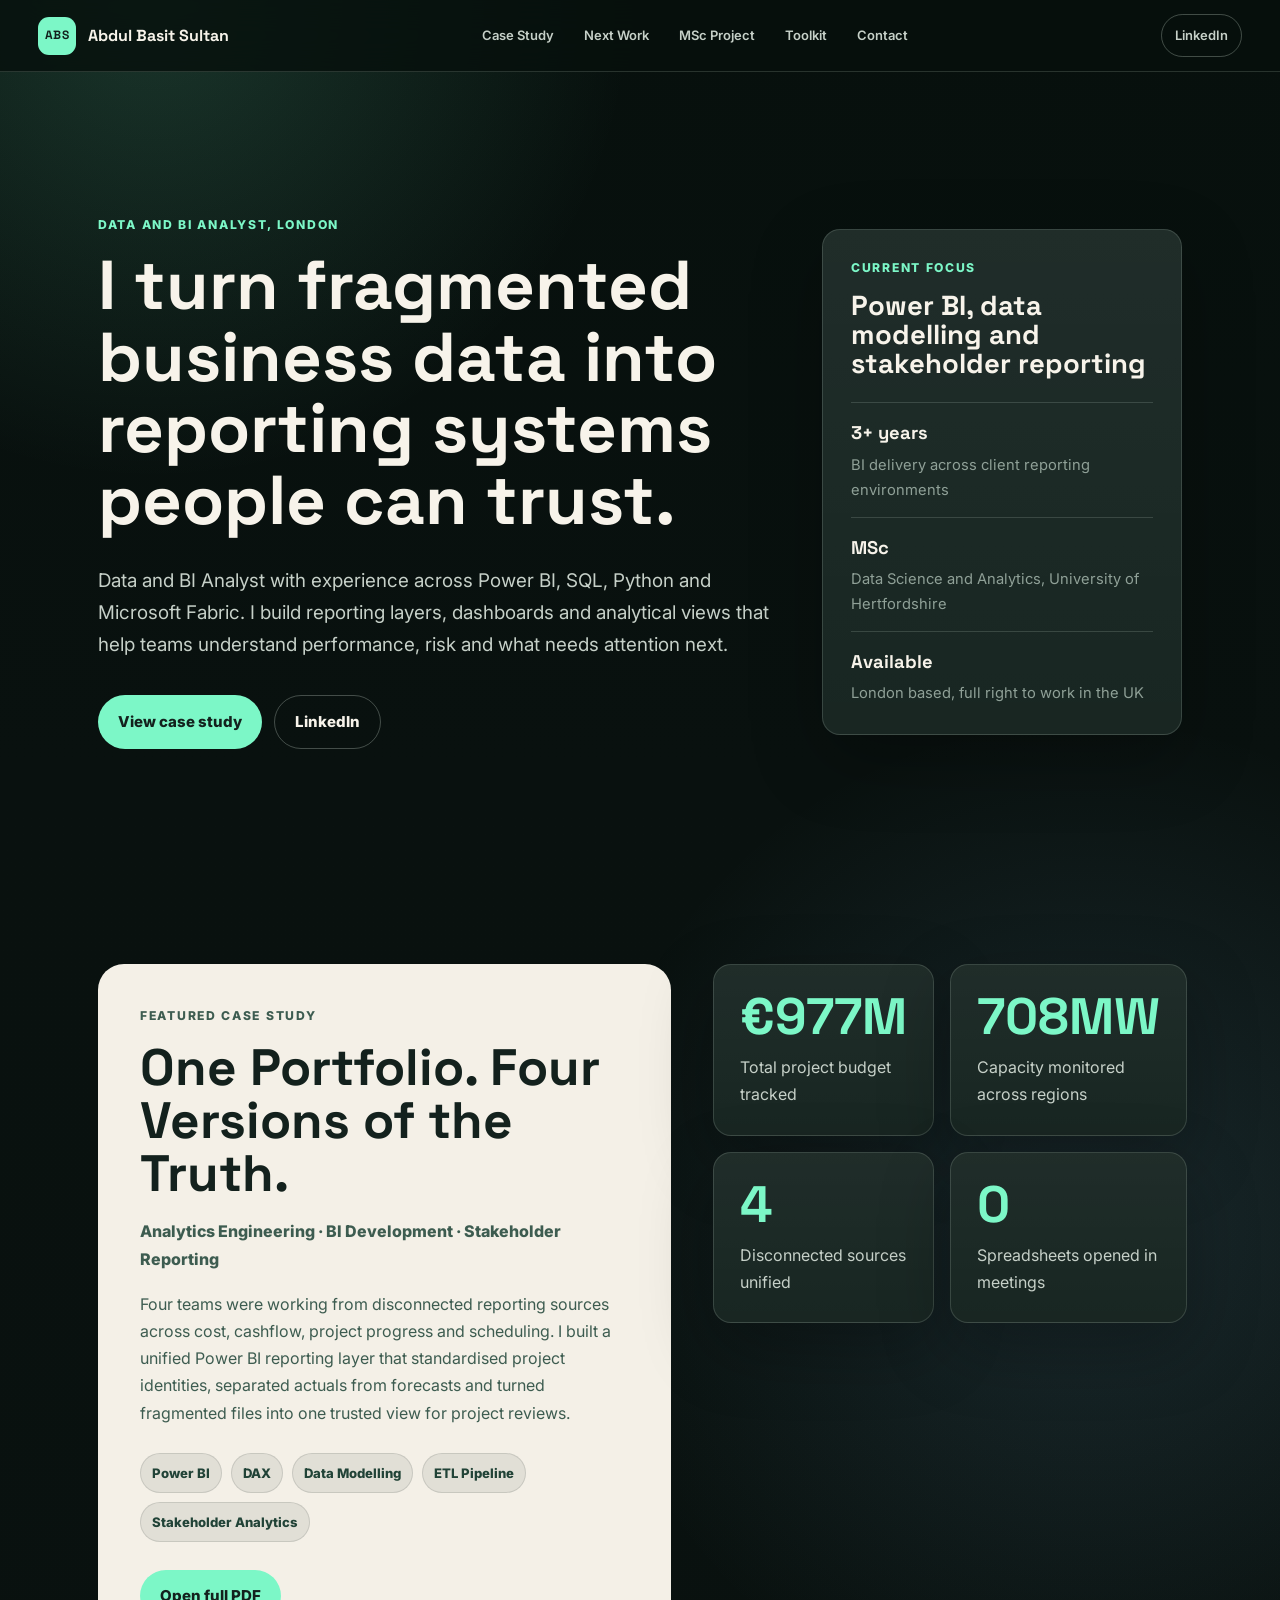
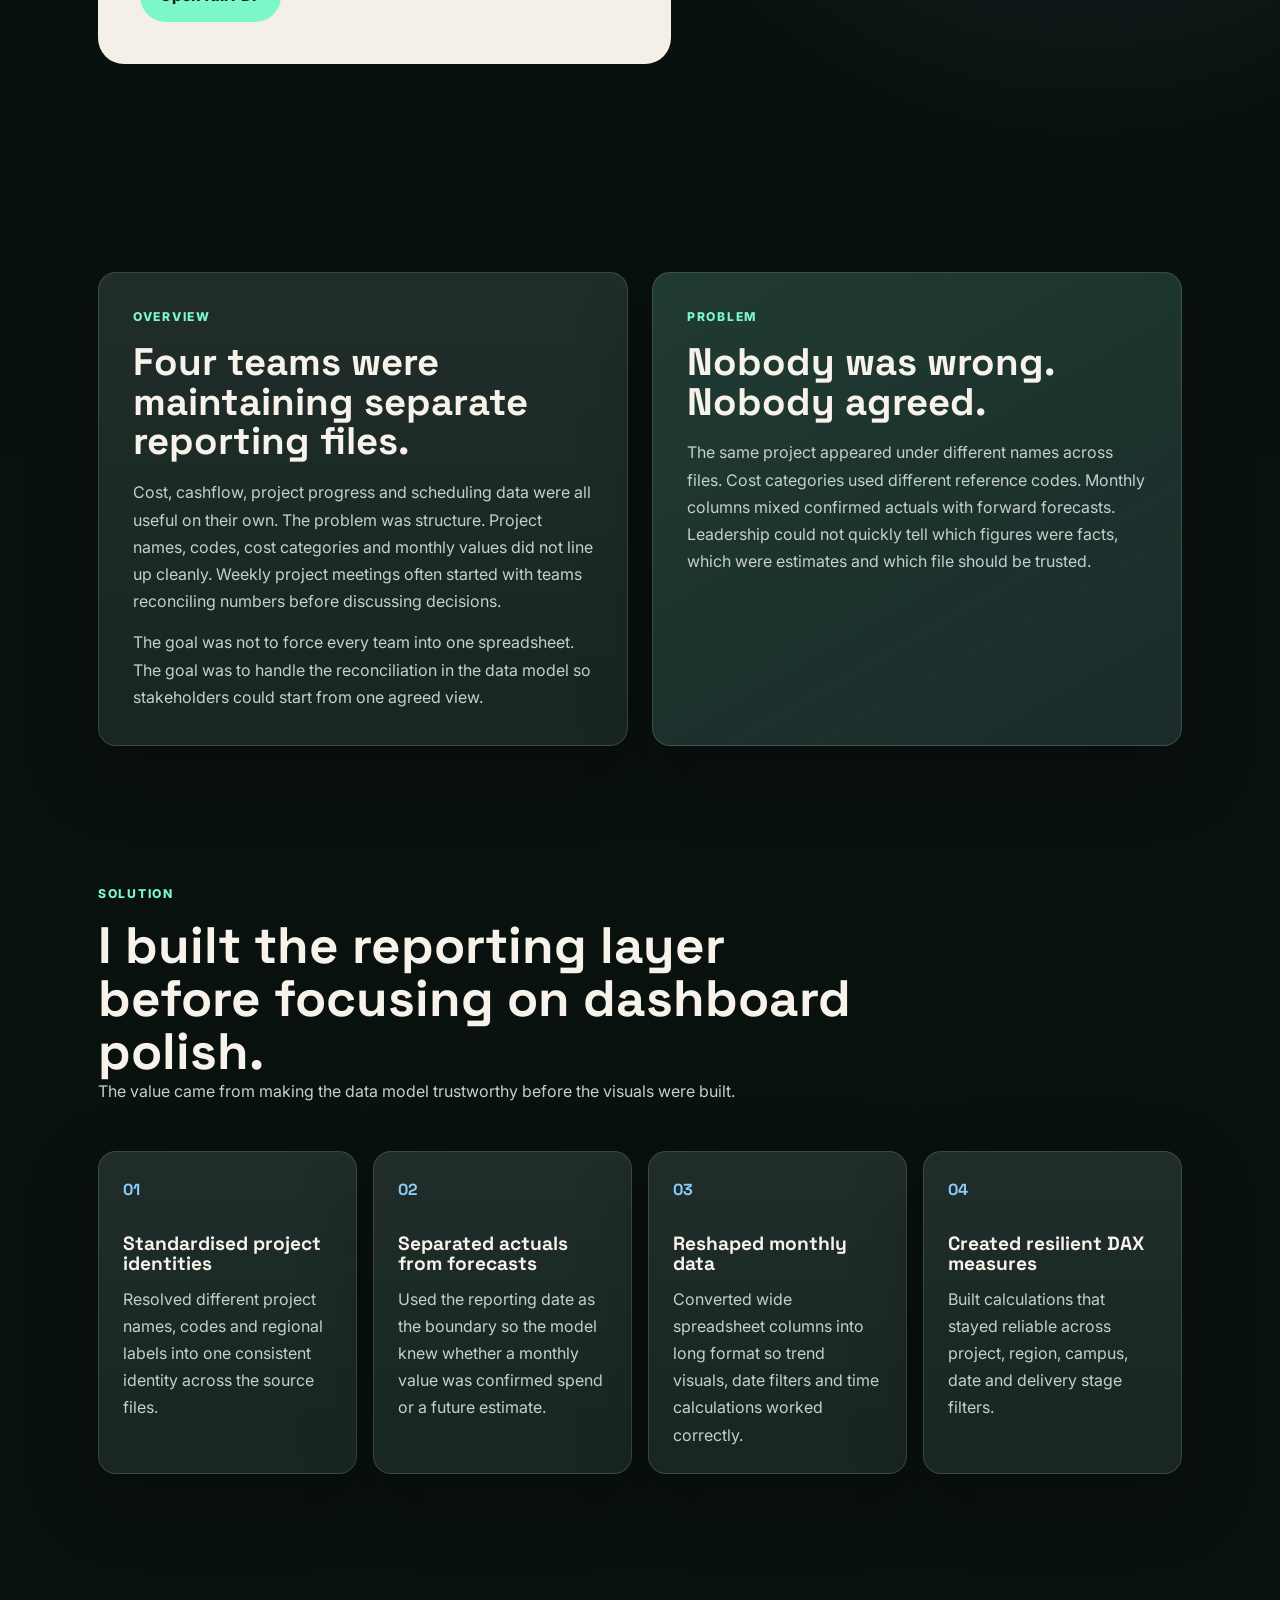
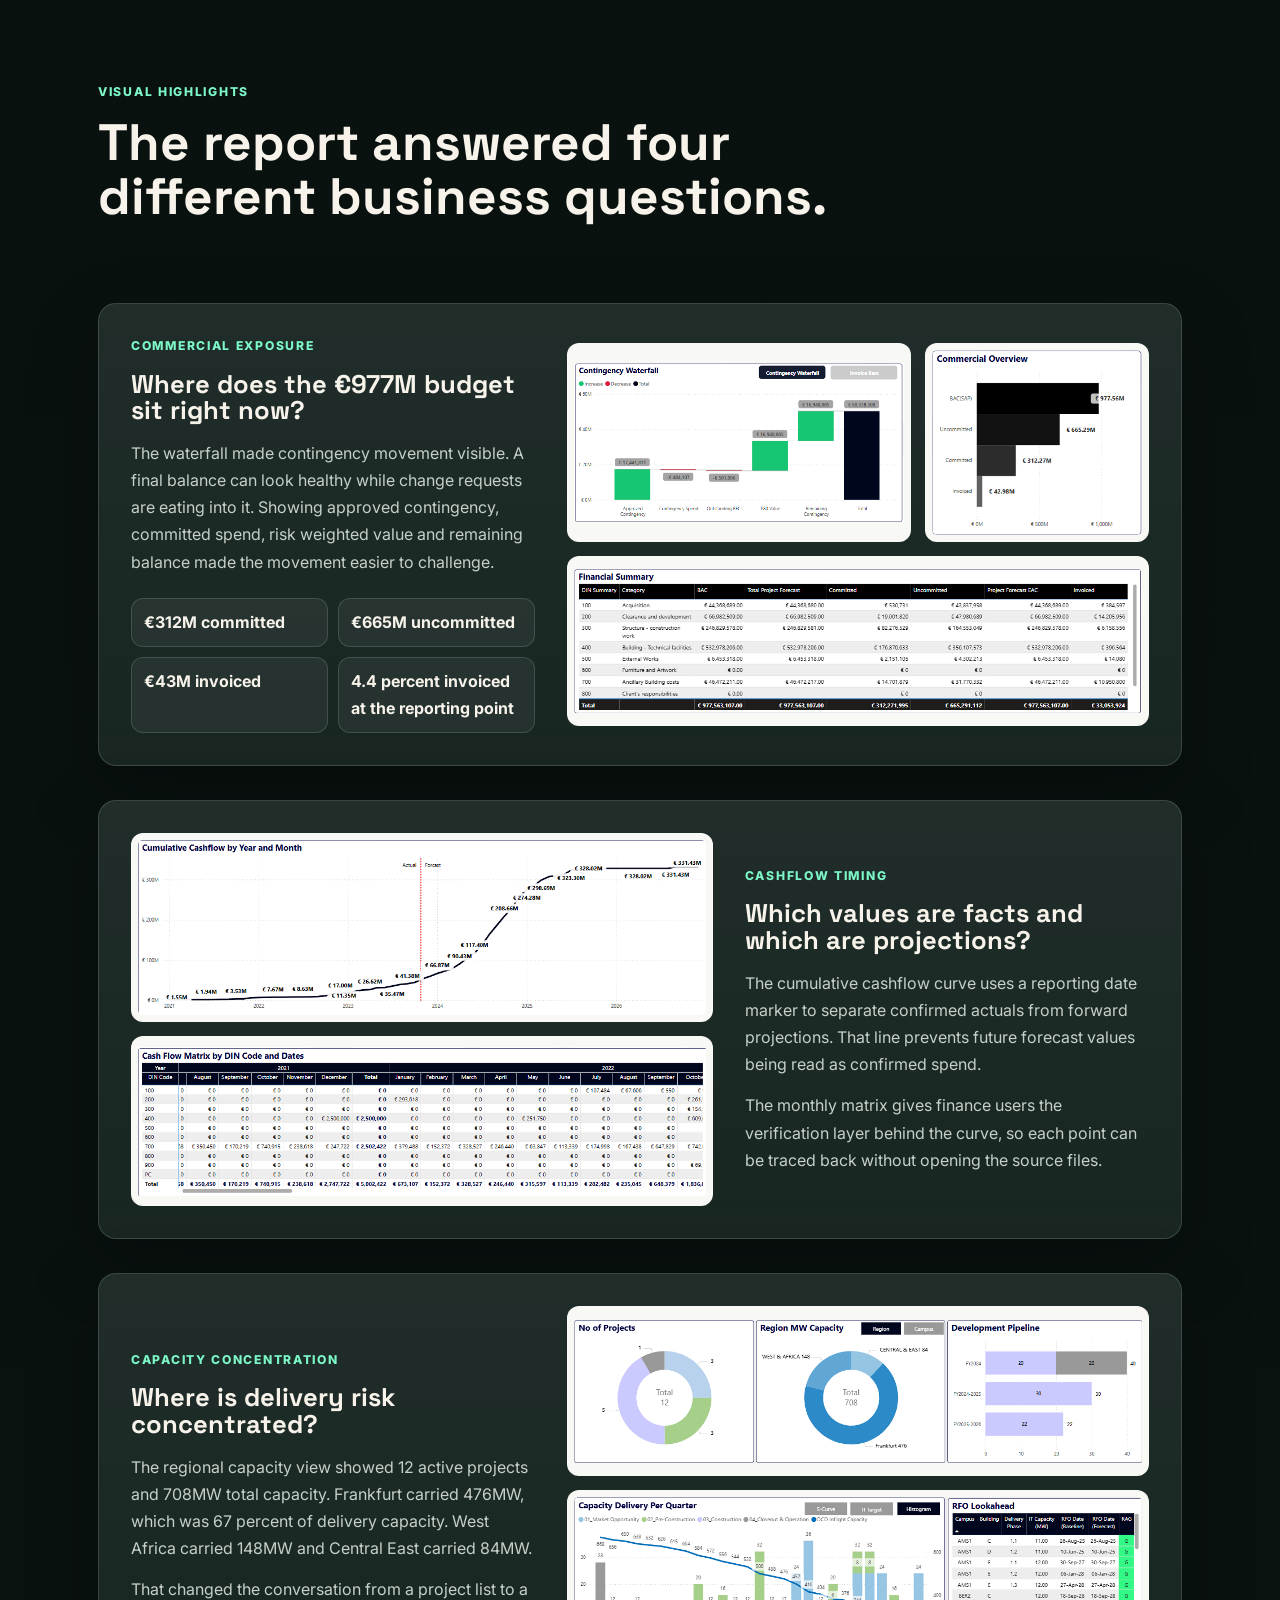
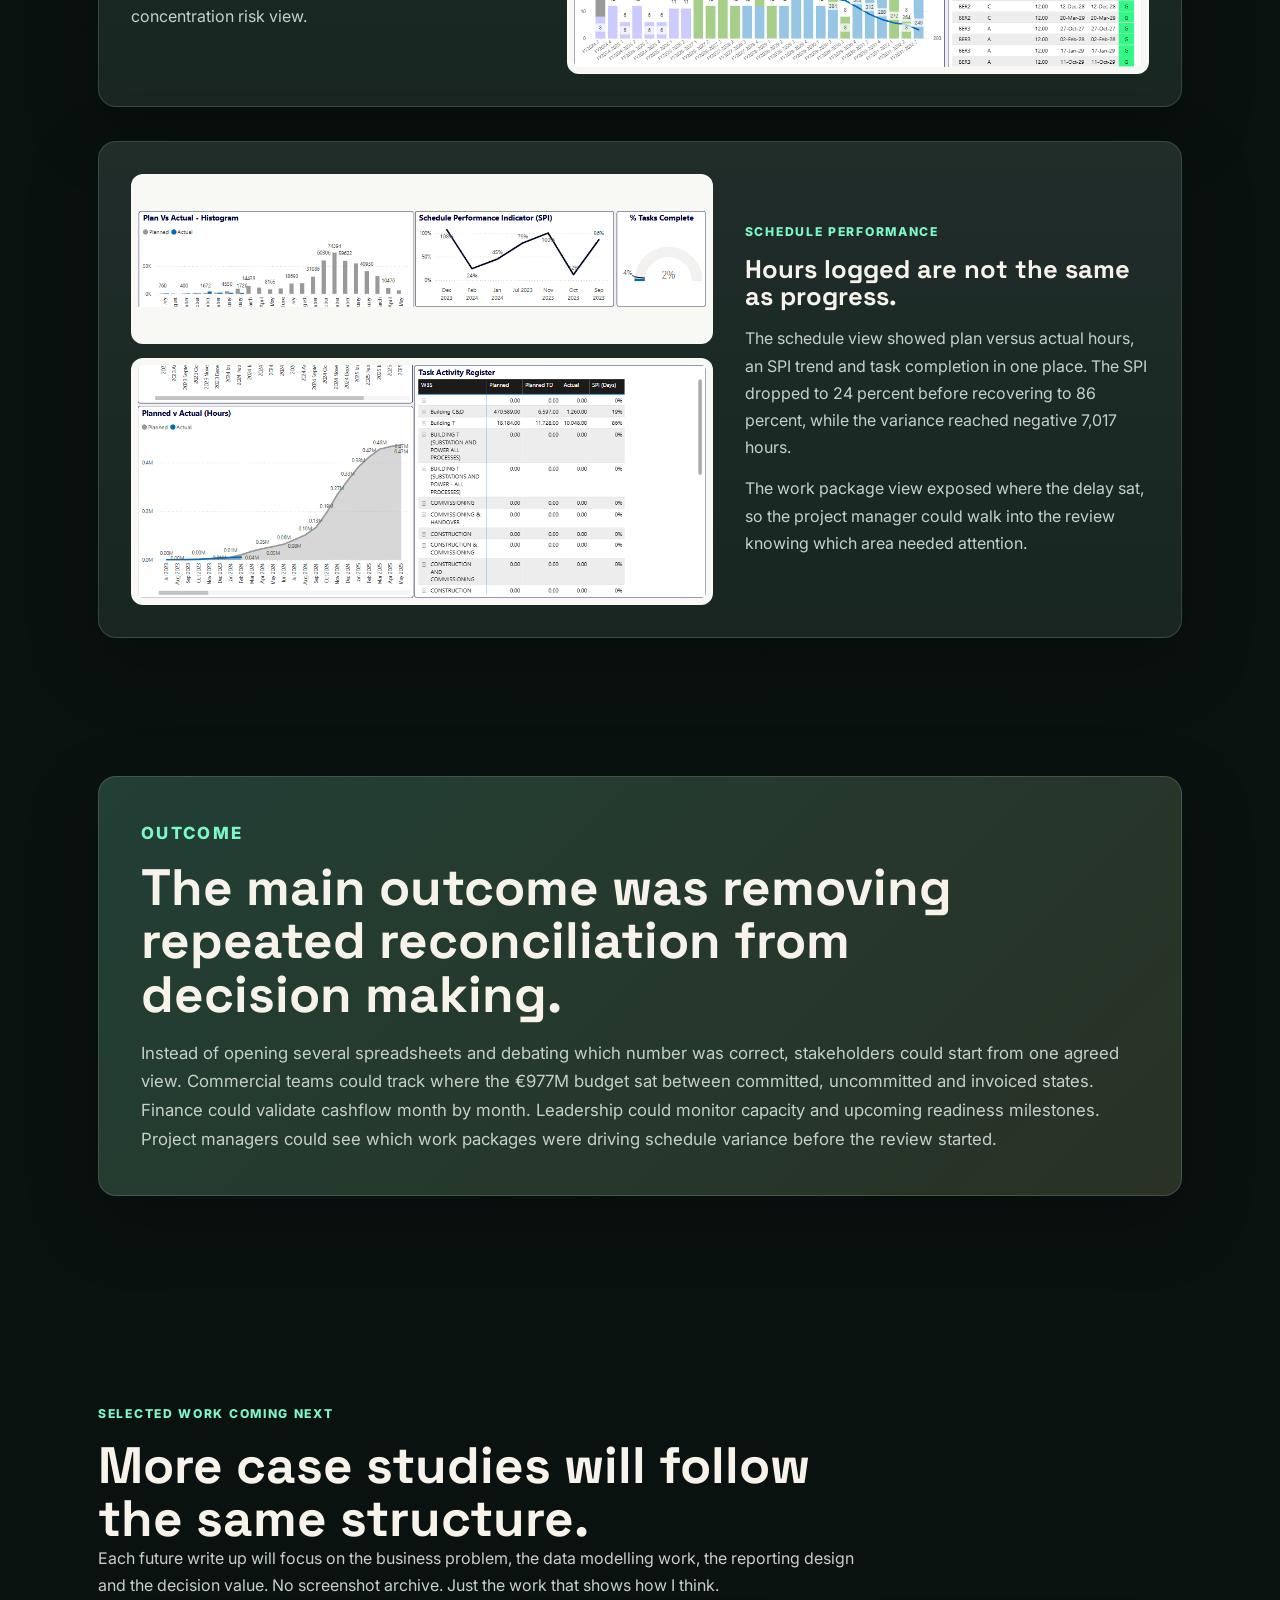
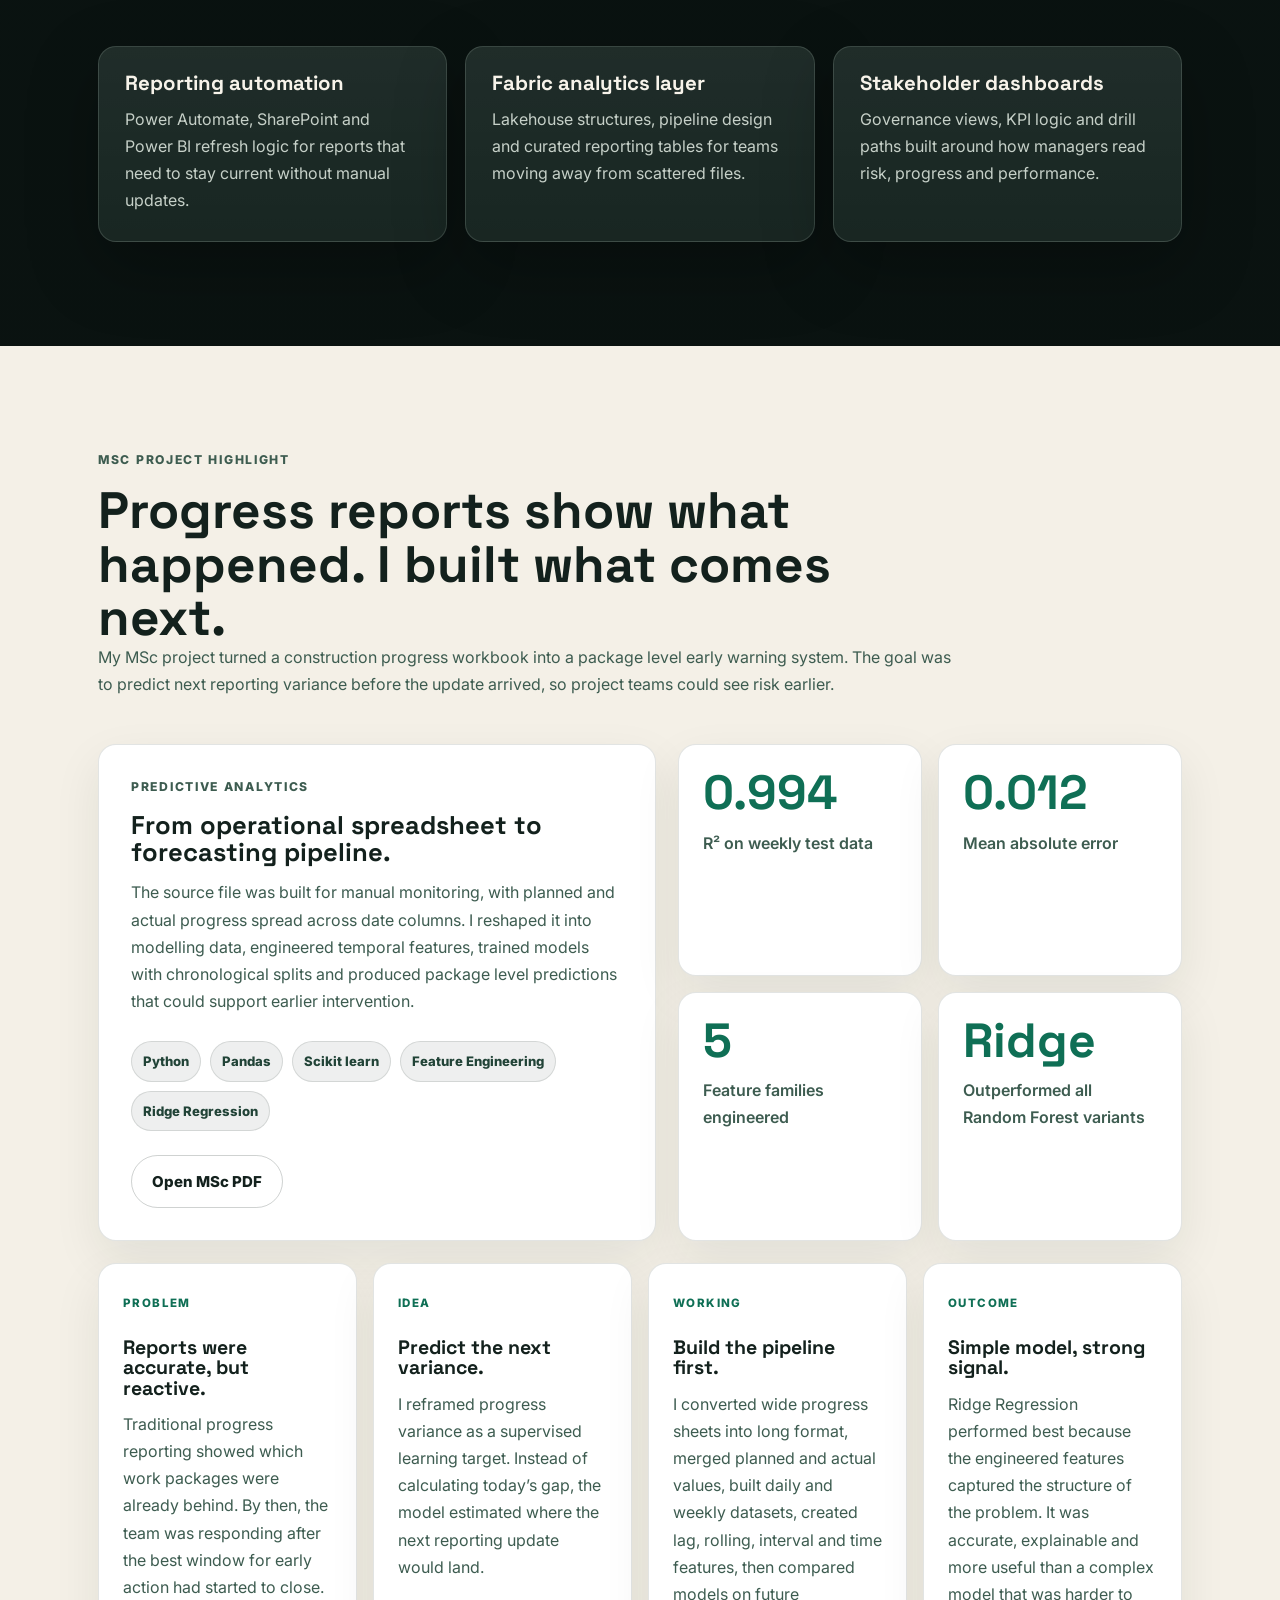
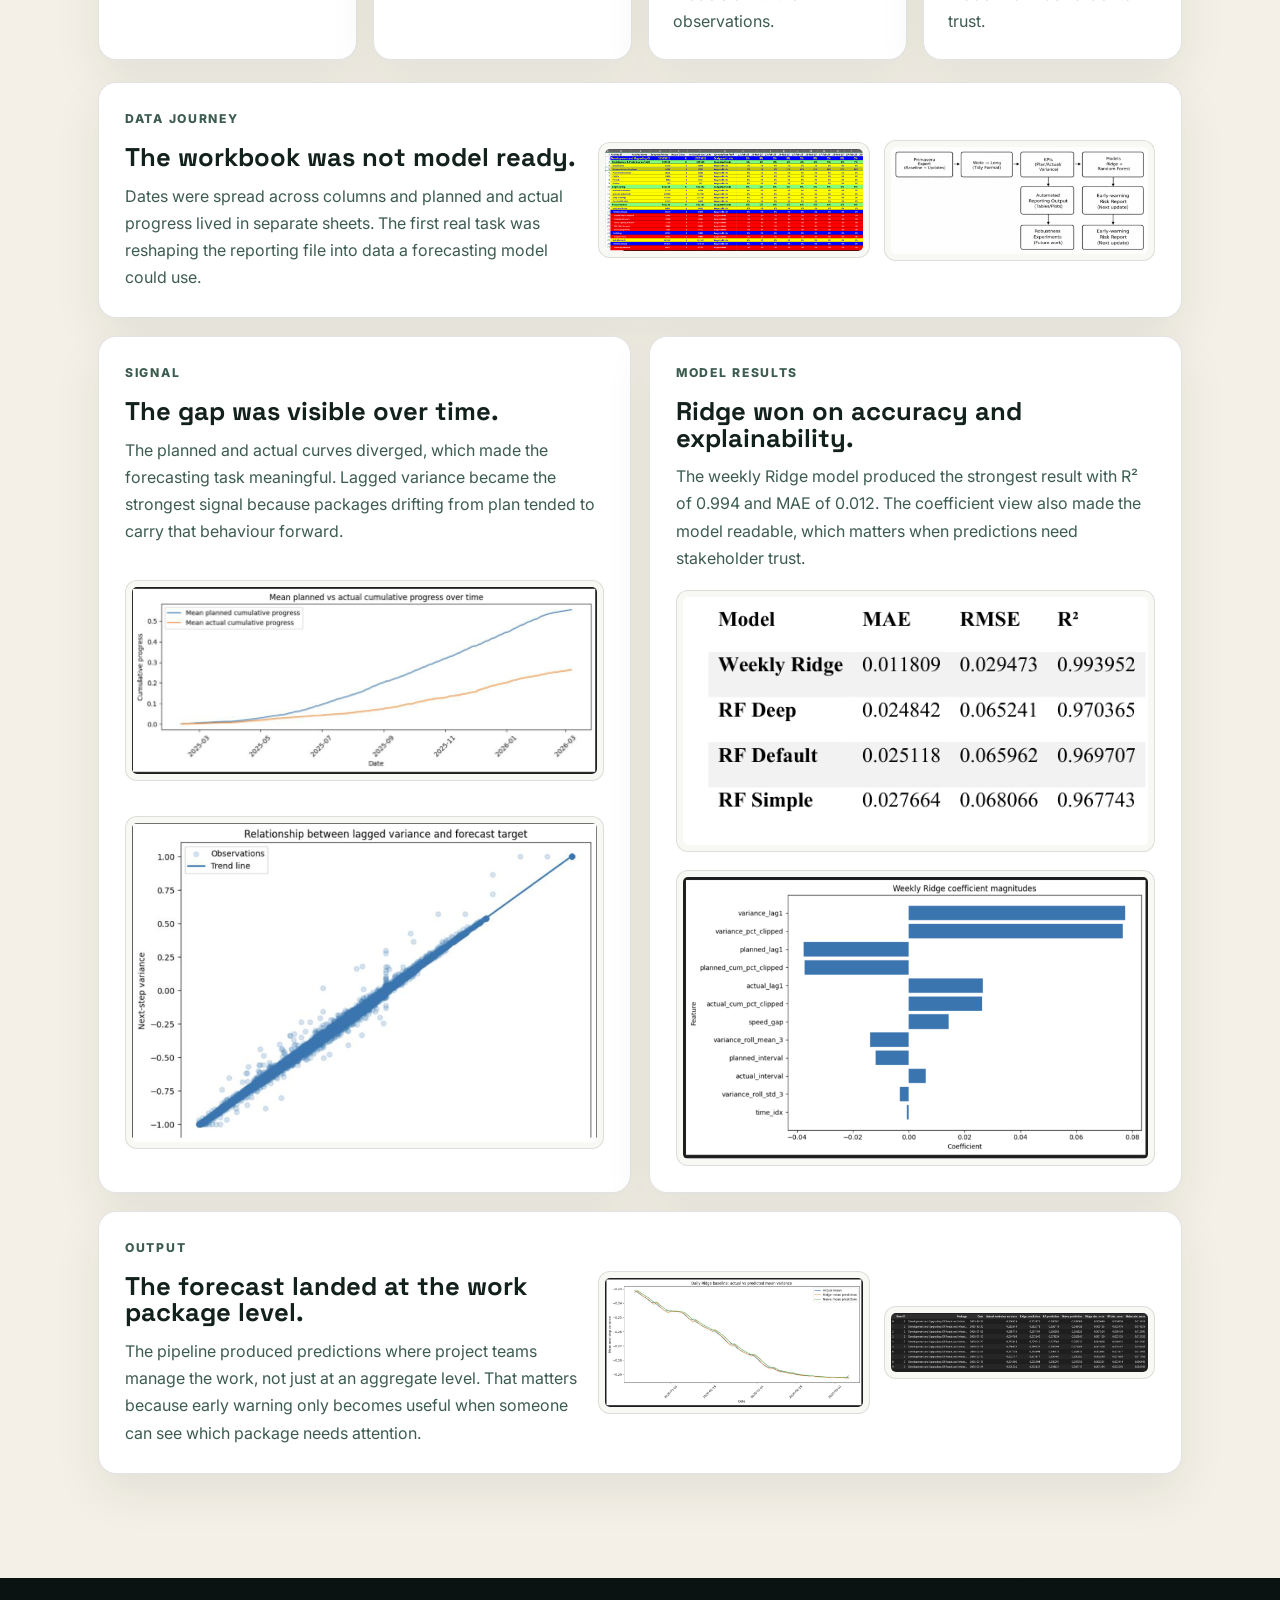
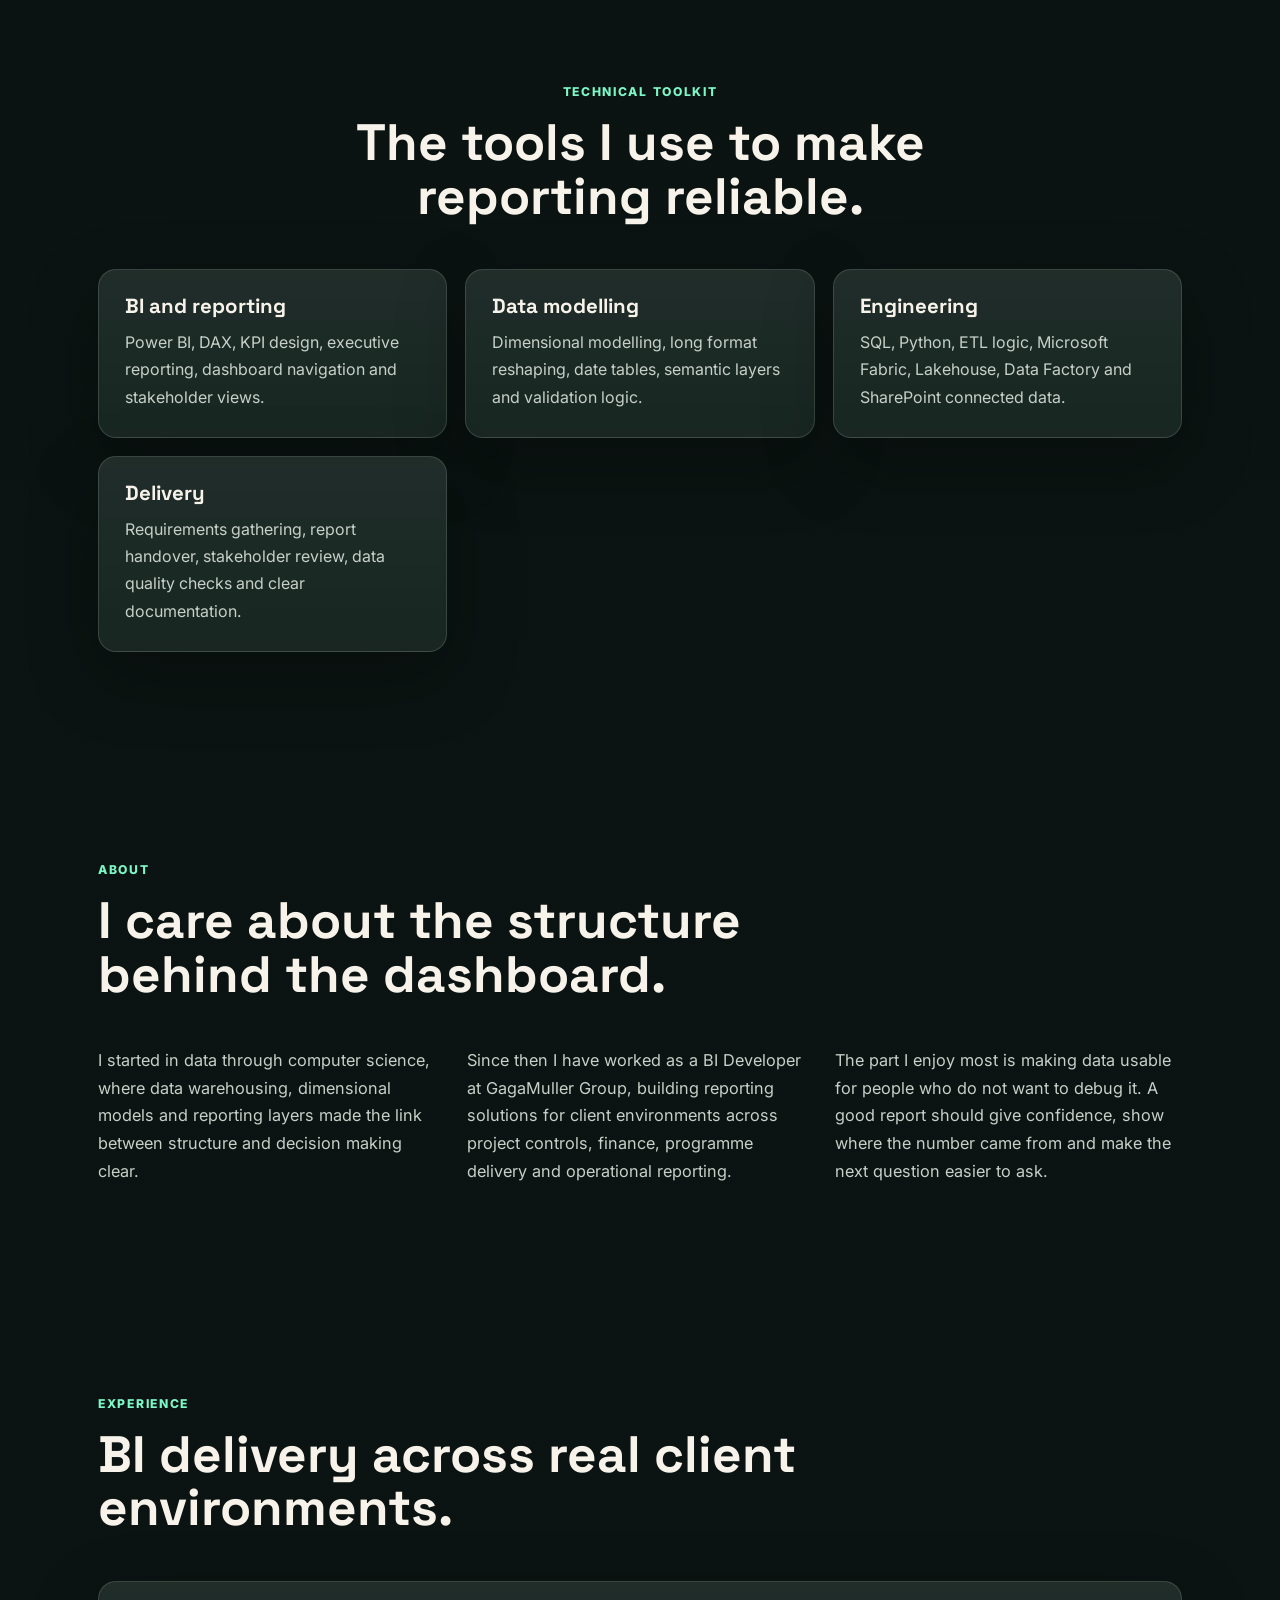
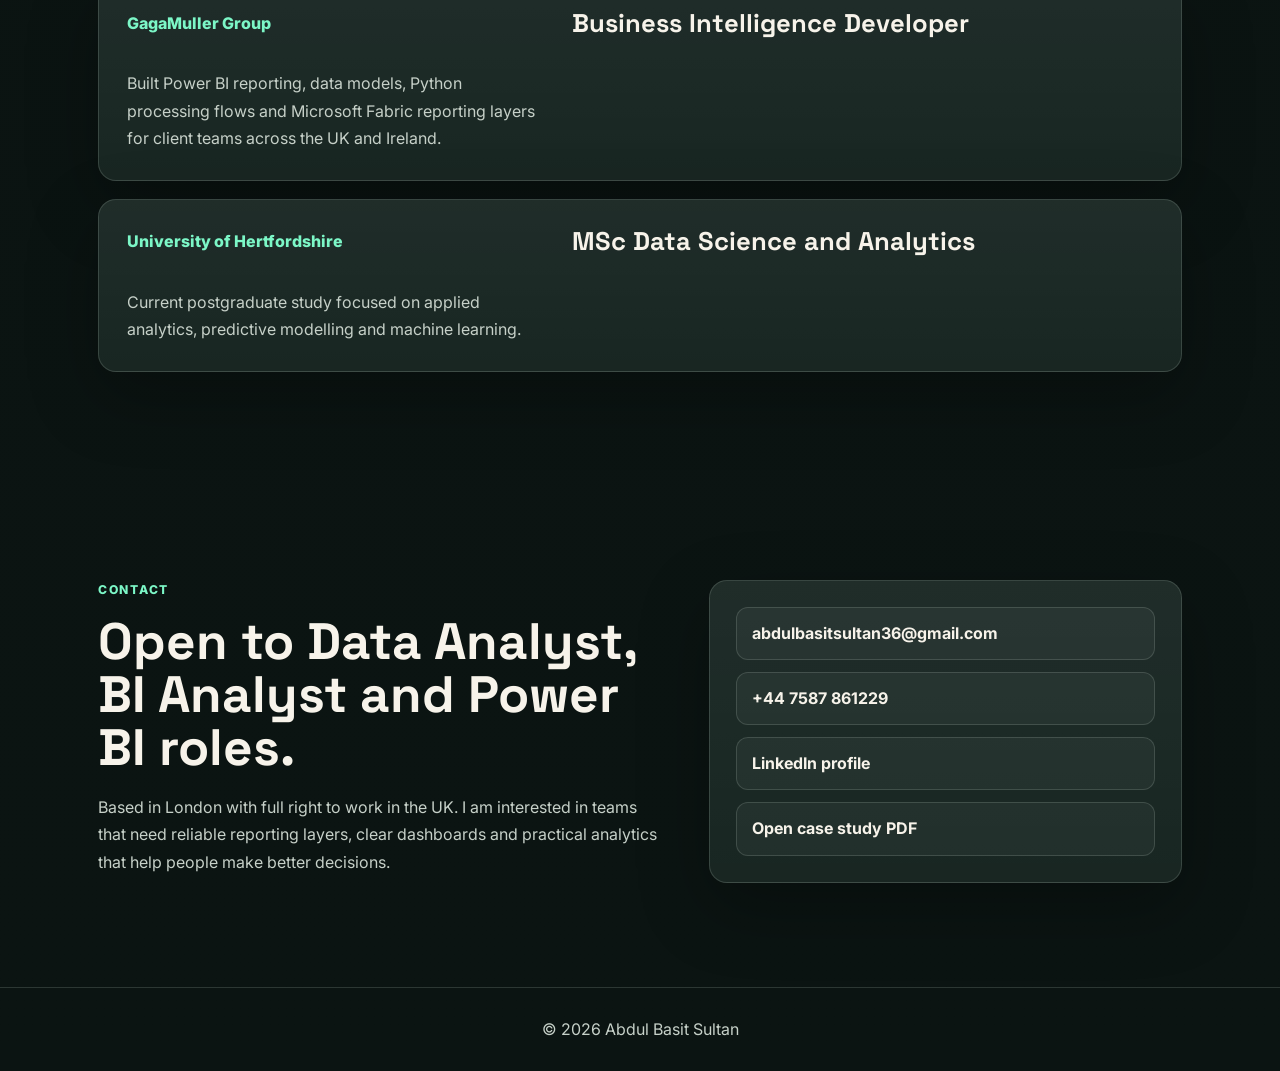
==== commit 2ca0e379: "Add MSc early warning system section" ====
--- a/index.html
+++ b/index.html
@@ -235,13 +235,114 @@
     </div>
   </section>
 
-  <section id="msc" class="section msc-section">
-    <div>
+  <section id="msc" class="section msc-case-section">
+    <div class="section-heading">
       <p class="eyebrow">MSc Project Highlight</p>
-      <h2>Applied analytics with a stronger data science base.</h2>
-    </div>
-    <div>
-      <p>I am completing an MSc in Data Science and Analytics at the University of Hertfordshire, building on my BI experience with machine learning, predictive modelling and applied analytics. The aim is practical: stronger analysis, better modelling choices and clearer explanation of what a result means for a decision maker.</p>
+      <h2>Progress reports show what happened. I built what comes next.</h2>
+      <p>My MSc project turned a construction progress workbook into a package level early warning system. The goal was to predict next reporting variance before the update arrived, so project teams could see risk earlier.</p>
+    </div>
+
+    <div class="msc-hero-grid">
+      <div class="msc-summary-card">
+        <p class="eyebrow">Predictive Analytics</p>
+        <h3>From operational spreadsheet to forecasting pipeline.</h3>
+        <p>The source file was built for manual monitoring, with planned and actual progress spread across date columns. I reshaped it into modelling data, engineered temporal features, trained models with chronological splits and produced package level predictions that could support earlier intervention.</p>
+        <div class="tag-row compact" aria-label="MSc tools used">
+          <span>Python</span>
+          <span>Pandas</span>
+          <span>Scikit learn</span>
+          <span>Feature Engineering</span>
+          <span>Ridge Regression</span>
+        </div>
+        <a class="btn secondary" href="assets/downloads/msc-early-warning-system.pdf" target="_blank" rel="noopener">Open MSc PDF</a>
+      </div>
+      <div class="msc-metrics">
+        <article>
+          <span>0.994</span>
+          <p>R² on weekly test data</p>
+        </article>
+        <article>
+          <span>0.012</span>
+          <p>Mean absolute error</p>
+        </article>
+        <article>
+          <span>5</span>
+          <p>Feature families engineered</p>
+        </article>
+        <article>
+          <span>Ridge</span>
+          <p>Outperformed all Random Forest variants</p>
+        </article>
+      </div>
+    </div>
+
+    <div class="msc-story-grid">
+      <article>
+        <span>Problem</span>
+        <h3>Reports were accurate, but reactive.</h3>
+        <p>Traditional progress reporting showed which work packages were already behind. By then, the team was responding after the best window for early action had started to close.</p>
+      </article>
+      <article>
+        <span>Idea</span>
+        <h3>Predict the next variance.</h3>
+        <p>I reframed progress variance as a supervised learning target. Instead of calculating today’s gap, the model estimated where the next reporting update would land.</p>
+      </article>
+      <article>
+        <span>Working</span>
+        <h3>Build the pipeline first.</h3>
+        <p>I converted wide progress sheets into long format, merged planned and actual values, built daily and weekly datasets, created lag, rolling, interval and time features, then compared models on future observations.</p>
+      </article>
+      <article>
+        <span>Outcome</span>
+        <h3>Simple model, strong signal.</h3>
+        <p>Ridge Regression performed best because the engineered features captured the structure of the problem. It was accurate, explainable and more useful than a complex model that was harder to trust.</p>
+      </article>
+    </div>
+
+    <div class="msc-visual-grid">
+      <article class="msc-visual-card wide">
+        <div>
+          <p class="eyebrow">Data Journey</p>
+          <h3>The workbook was not model ready.</h3>
+          <p>Dates were spread across columns and planned and actual progress lived in separate sheets. The first real task was reshaping the reporting file into data a forecasting model could use.</p>
+        </div>
+        <div class="msc-image-pair">
+          <img src="assets/images/msc/raw-workbook.png" alt="Original progress workbook visual" />
+          <img src="assets/images/msc/python-pipeline.png" alt="Python forecasting pipeline visual" />
+        </div>
+      </article>
+
+      <article class="msc-visual-card">
+        <div>
+          <p class="eyebrow">Signal</p>
+          <h3>The gap was visible over time.</h3>
+          <p>The planned and actual curves diverged, which made the forecasting task meaningful. Lagged variance became the strongest signal because packages drifting from plan tended to carry that behaviour forward.</p>
+        </div>
+        <img src="assets/images/msc/progress-gap.png" alt="Planned and actual cumulative progress visual" />
+        <img src="assets/images/msc/lag-signal.png" alt="Lagged variance and forecast target visual" />
+      </article>
+
+      <article class="msc-visual-card">
+        <div>
+          <p class="eyebrow">Model Results</p>
+          <h3>Ridge won on accuracy and explainability.</h3>
+          <p>The weekly Ridge model produced the strongest result with R² of 0.994 and MAE of 0.012. The coefficient view also made the model readable, which matters when predictions need stakeholder trust.</p>
+        </div>
+        <img src="assets/images/msc/model-comparison.png" alt="Weekly model comparison table" />
+        <img src="assets/images/msc/ridge-coefficients.png" alt="Ridge coefficient magnitude visual" />
+      </article>
+
+      <article class="msc-visual-card wide">
+        <div>
+          <p class="eyebrow">Output</p>
+          <h3>The forecast landed at the work package level.</h3>
+          <p>The pipeline produced predictions where project teams manage the work, not just at an aggregate level. That matters because early warning only becomes useful when someone can see which package needs attention.</p>
+        </div>
+        <div class="msc-image-pair">
+          <img src="assets/images/msc/ridge-baseline.png" alt="Ridge actual versus predicted variance visual" />
+          <img src="assets/images/msc/package-predictions.png" alt="Package level prediction output table" />
+        </div>
+      </article>
     </div>
   </section>
 
--- a/style.css
+++ b/style.css
@@ -507,11 +507,7 @@
   font-size: 1.28rem;
 }
 
-.msc-section {
-  display: grid;
-  grid-template-columns: 0.82fr 1.18fr;
-  gap: 46px;
-  align-items: start;
+.msc-case-section {
   background: var(--surface-light);
   color: var(--ink);
   border-radius: 0;
@@ -520,13 +516,144 @@
   padding-inline: max(38px, calc((100vw - var(--max)) / 2 + 38px));
 }
 
-.msc-section .eyebrow,
-.msc-section p {
+.msc-case-section .eyebrow,
+.msc-case-section p {
   color: #3d5c50;
 }
 
-.msc-section h2 {
+.msc-case-section h2,
+.msc-case-section h3 {
   color: var(--ink);
+}
+
+.msc-case-section .section-heading {
+  max-width: 860px;
+}
+
+.msc-hero-grid {
+  display: grid;
+  grid-template-columns: minmax(0, 1.05fr) minmax(320px, 0.95fr);
+  gap: 22px;
+  margin-bottom: 22px;
+}
+
+.msc-summary-card,
+.msc-story-grid article,
+.msc-visual-card,
+.msc-metrics article {
+  background: #ffffff;
+  border: 1px solid rgba(19, 33, 29, 0.12);
+  border-radius: var(--radius);
+  box-shadow: 0 18px 48px rgba(19, 33, 29, 0.08);
+}
+
+.msc-summary-card {
+  padding: 32px;
+}
+
+.msc-summary-card h3 {
+  margin-bottom: 14px;
+}
+
+.tag-row.compact {
+  margin-bottom: 24px;
+}
+
+.tag-row.compact span {
+  color: #214337;
+  background: rgba(19, 33, 29, 0.07);
+}
+
+.msc-summary-card .btn.secondary {
+  color: var(--ink);
+  border-color: rgba(19, 33, 29, 0.2);
+}
+
+.msc-metrics {
+  display: grid;
+  grid-template-columns: 1fr 1fr;
+  gap: 16px;
+}
+
+.msc-metrics article {
+  min-height: 146px;
+  padding: 24px;
+}
+
+.msc-metrics span {
+  color: #0f6f55;
+  font-family: var(--font-display);
+  font-size: clamp(1.9rem, 4vw, 3rem);
+  font-weight: 700;
+  line-height: 1;
+}
+
+.msc-metrics p {
+  margin-top: 12px;
+  font-weight: 600;
+}
+
+.msc-story-grid {
+  display: grid;
+  grid-template-columns: repeat(4, 1fr);
+  gap: 16px;
+  margin: 22px 0;
+}
+
+.msc-story-grid article {
+  padding: 24px;
+}
+
+.msc-story-grid span {
+  display: inline-block;
+  margin-bottom: 24px;
+  color: #0f6f55;
+  font-weight: 800;
+  text-transform: uppercase;
+  letter-spacing: 0.12em;
+  font-size: 0.72rem;
+}
+
+.msc-story-grid h3 {
+  margin-bottom: 12px;
+  font-size: 1.22rem;
+}
+
+.msc-visual-grid {
+  display: grid;
+  grid-template-columns: 1fr 1fr;
+  gap: 18px;
+  margin-top: 22px;
+}
+
+.msc-visual-card {
+  display: grid;
+  gap: 18px;
+  padding: 26px;
+}
+
+.msc-visual-card.wide {
+  grid-column: 1 / -1;
+  grid-template-columns: minmax(0, 0.45fr) minmax(0, 0.55fr);
+  align-items: center;
+}
+
+.msc-visual-card h3 {
+  margin-bottom: 12px;
+}
+
+.msc-visual-card img {
+  background: #f8f8f4;
+  border: 1px solid rgba(19, 33, 29, 0.12);
+  border-radius: var(--radius-sm);
+  padding: 6px;
+}
+
+.msc-image-pair {
+  display: grid;
+  grid-template-columns: 1fr 1fr;
+  gap: 14px;
+  align-items: center;
 }
 
 .about-grid {
@@ -617,7 +744,8 @@
   .hero,
   .case-hero,
   .story-section,
-  .msc-section,
+  .msc-hero-grid,
+  .msc-visual-card.wide,
   .contact-section {
     grid-template-columns: 1fr;
   }
@@ -625,7 +753,9 @@
   .process-grid,
   .next-grid,
   .toolkit-grid,
-  .about-grid {
+  .about-grid,
+  .msc-story-grid,
+  .msc-visual-grid {
     grid-template-columns: 1fr 1fr;
   }
 
@@ -698,6 +828,10 @@
   .next-grid,
   .toolkit-grid,
   .about-grid,
+  .msc-metrics,
+  .msc-story-grid,
+  .msc-visual-grid,
+  .msc-image-pair,
   .timeline article,
   .visual-feature ul,
   .visual-stack {
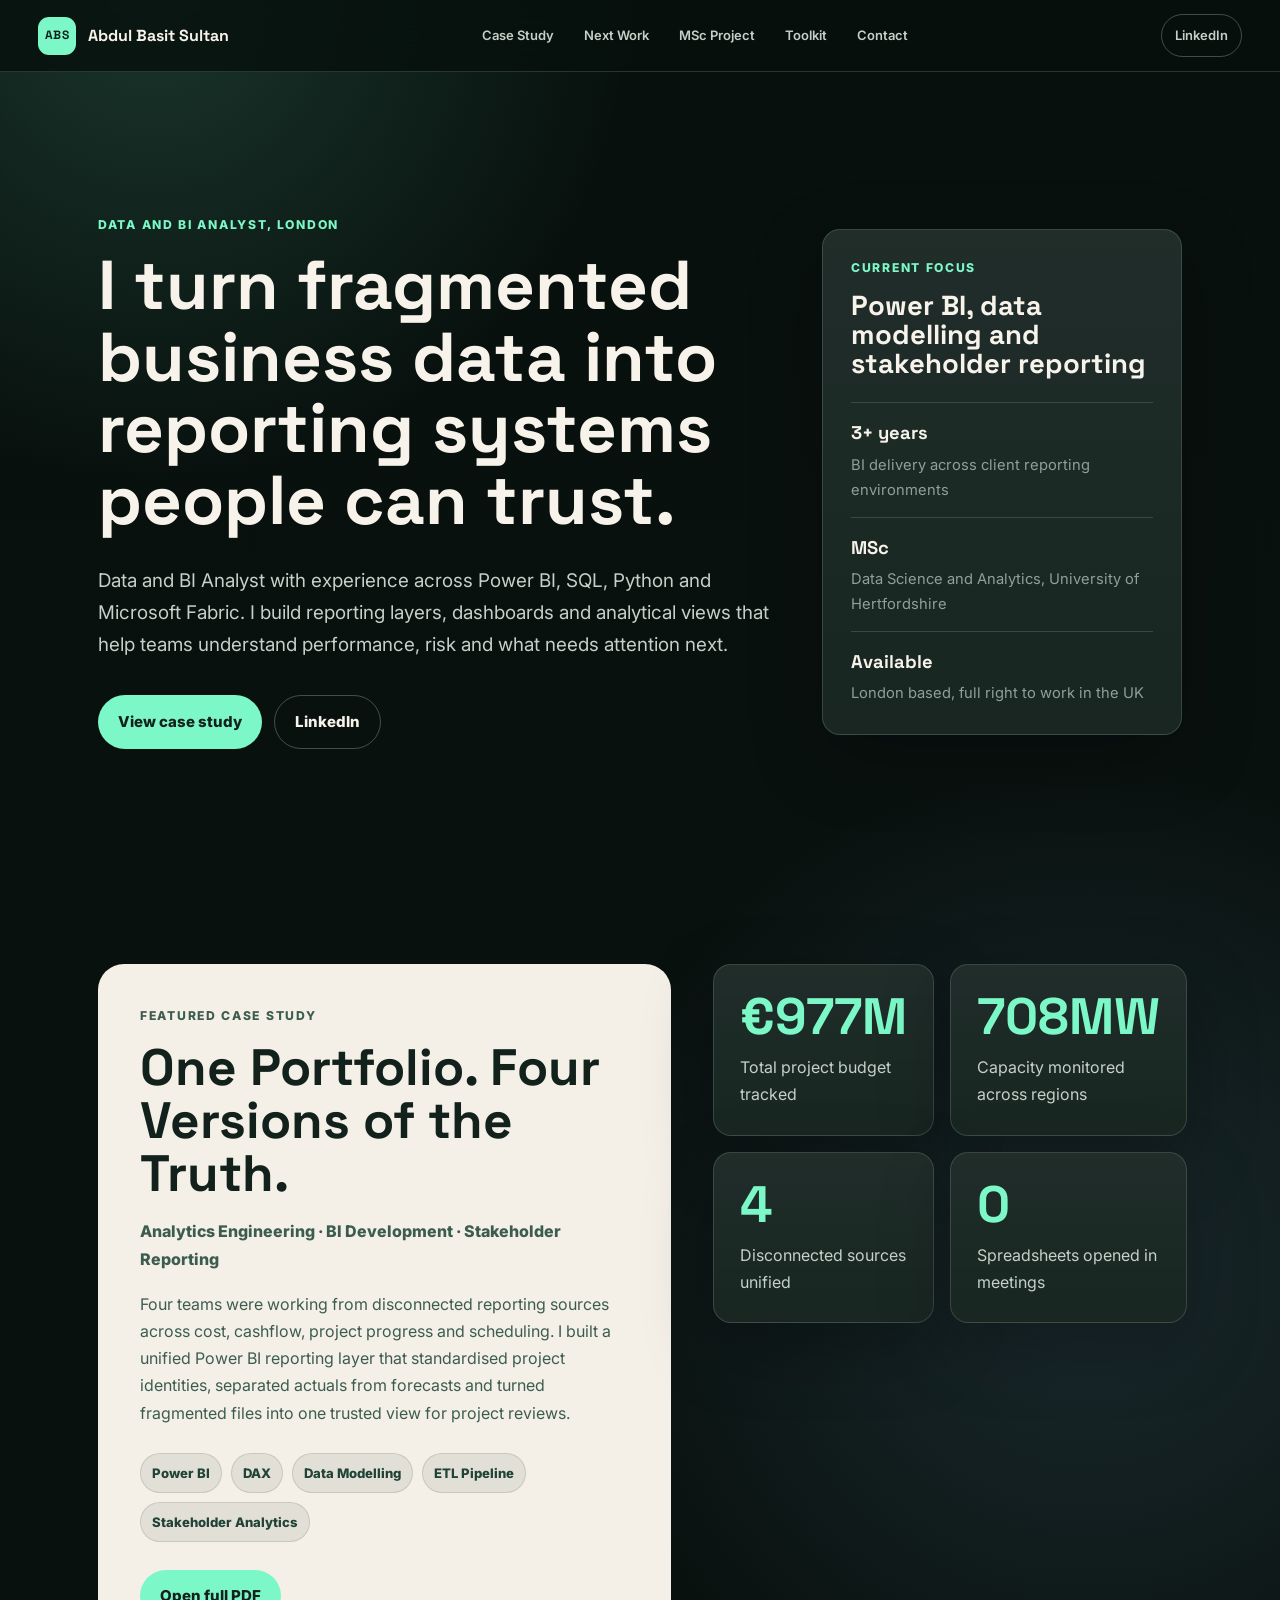
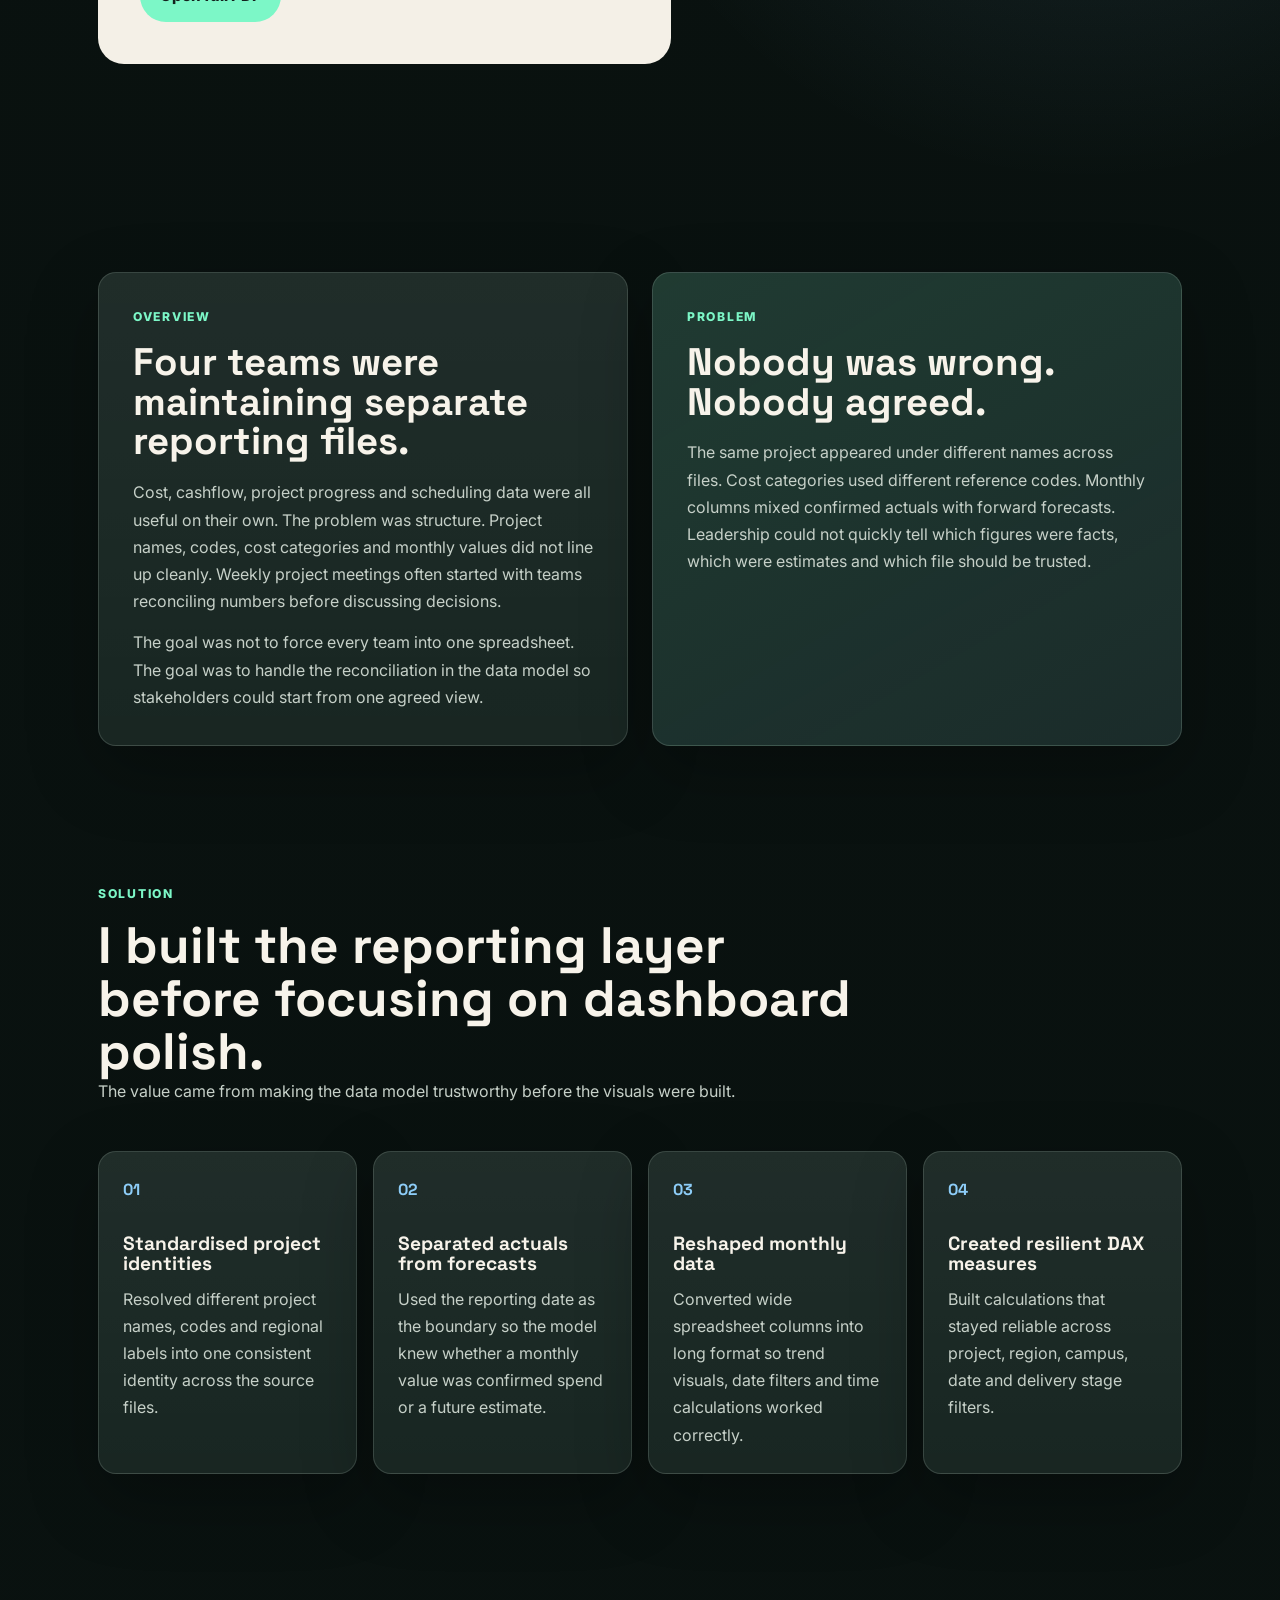
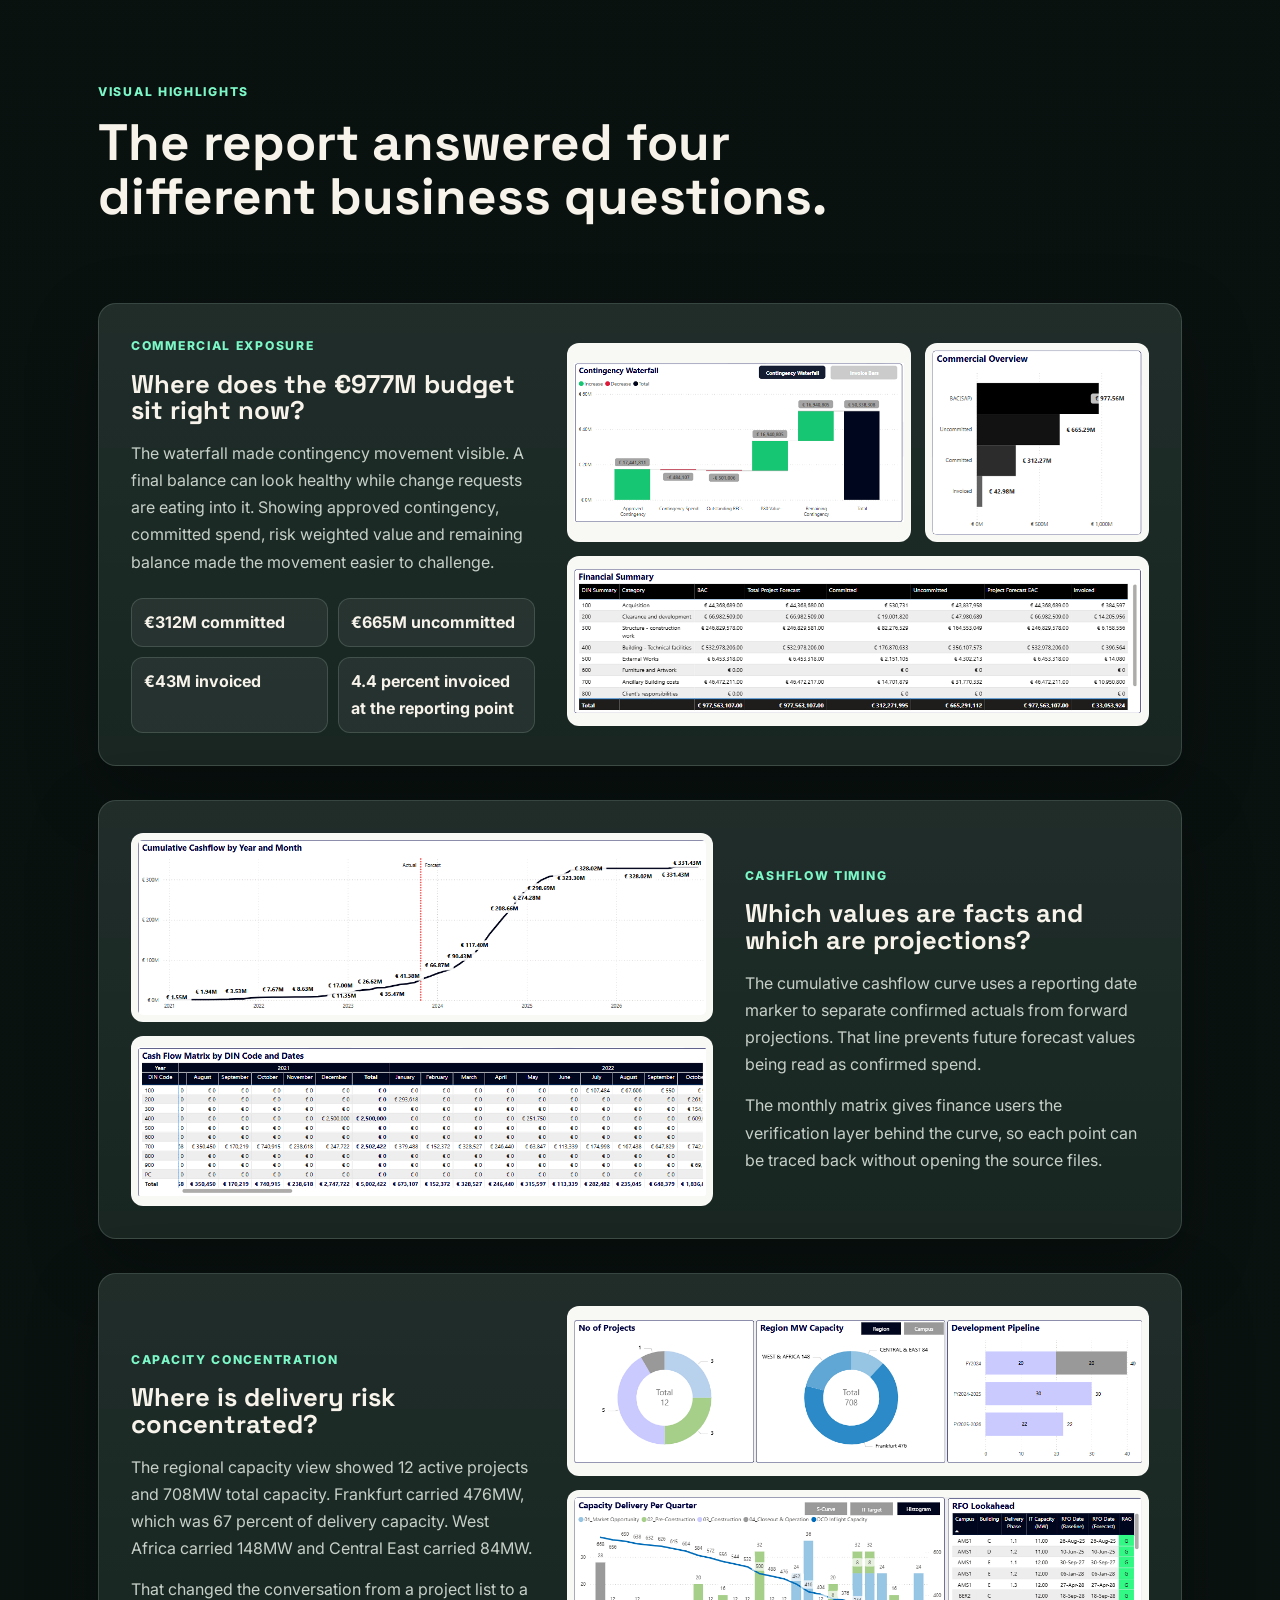
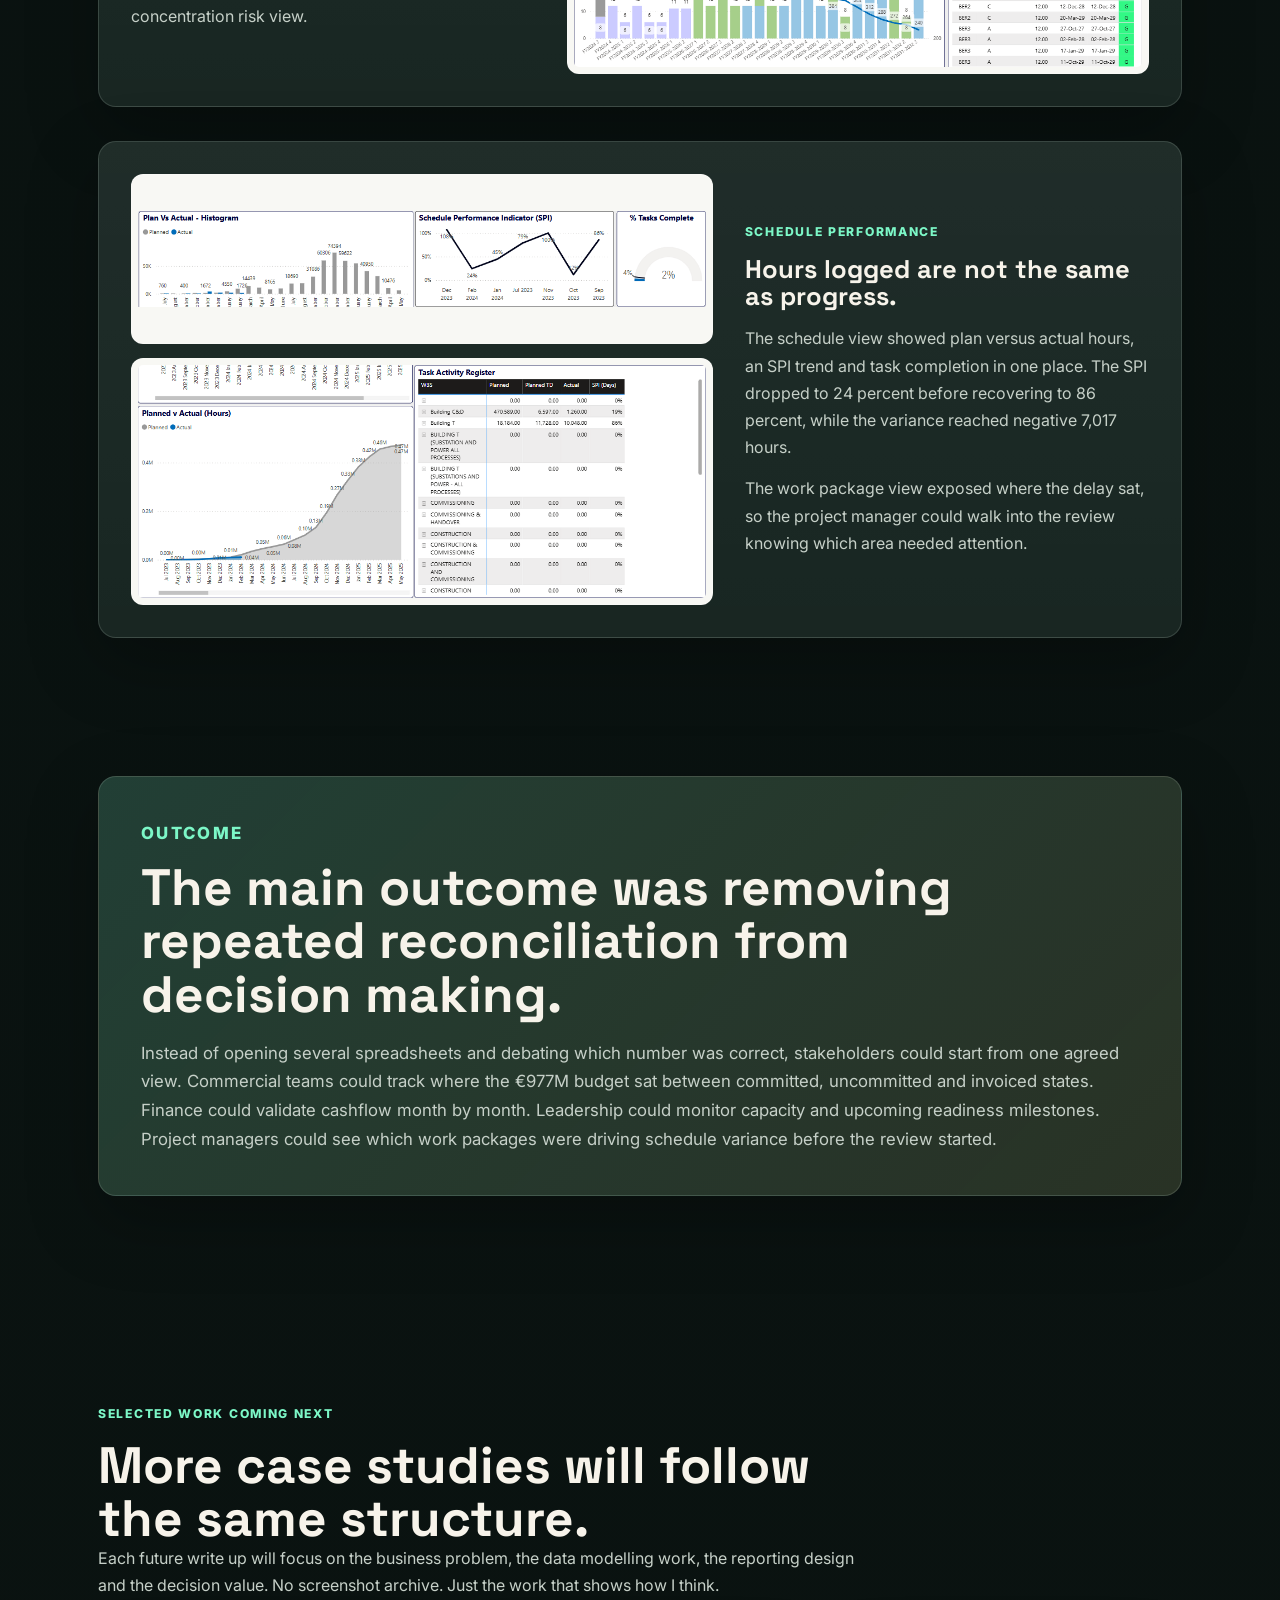
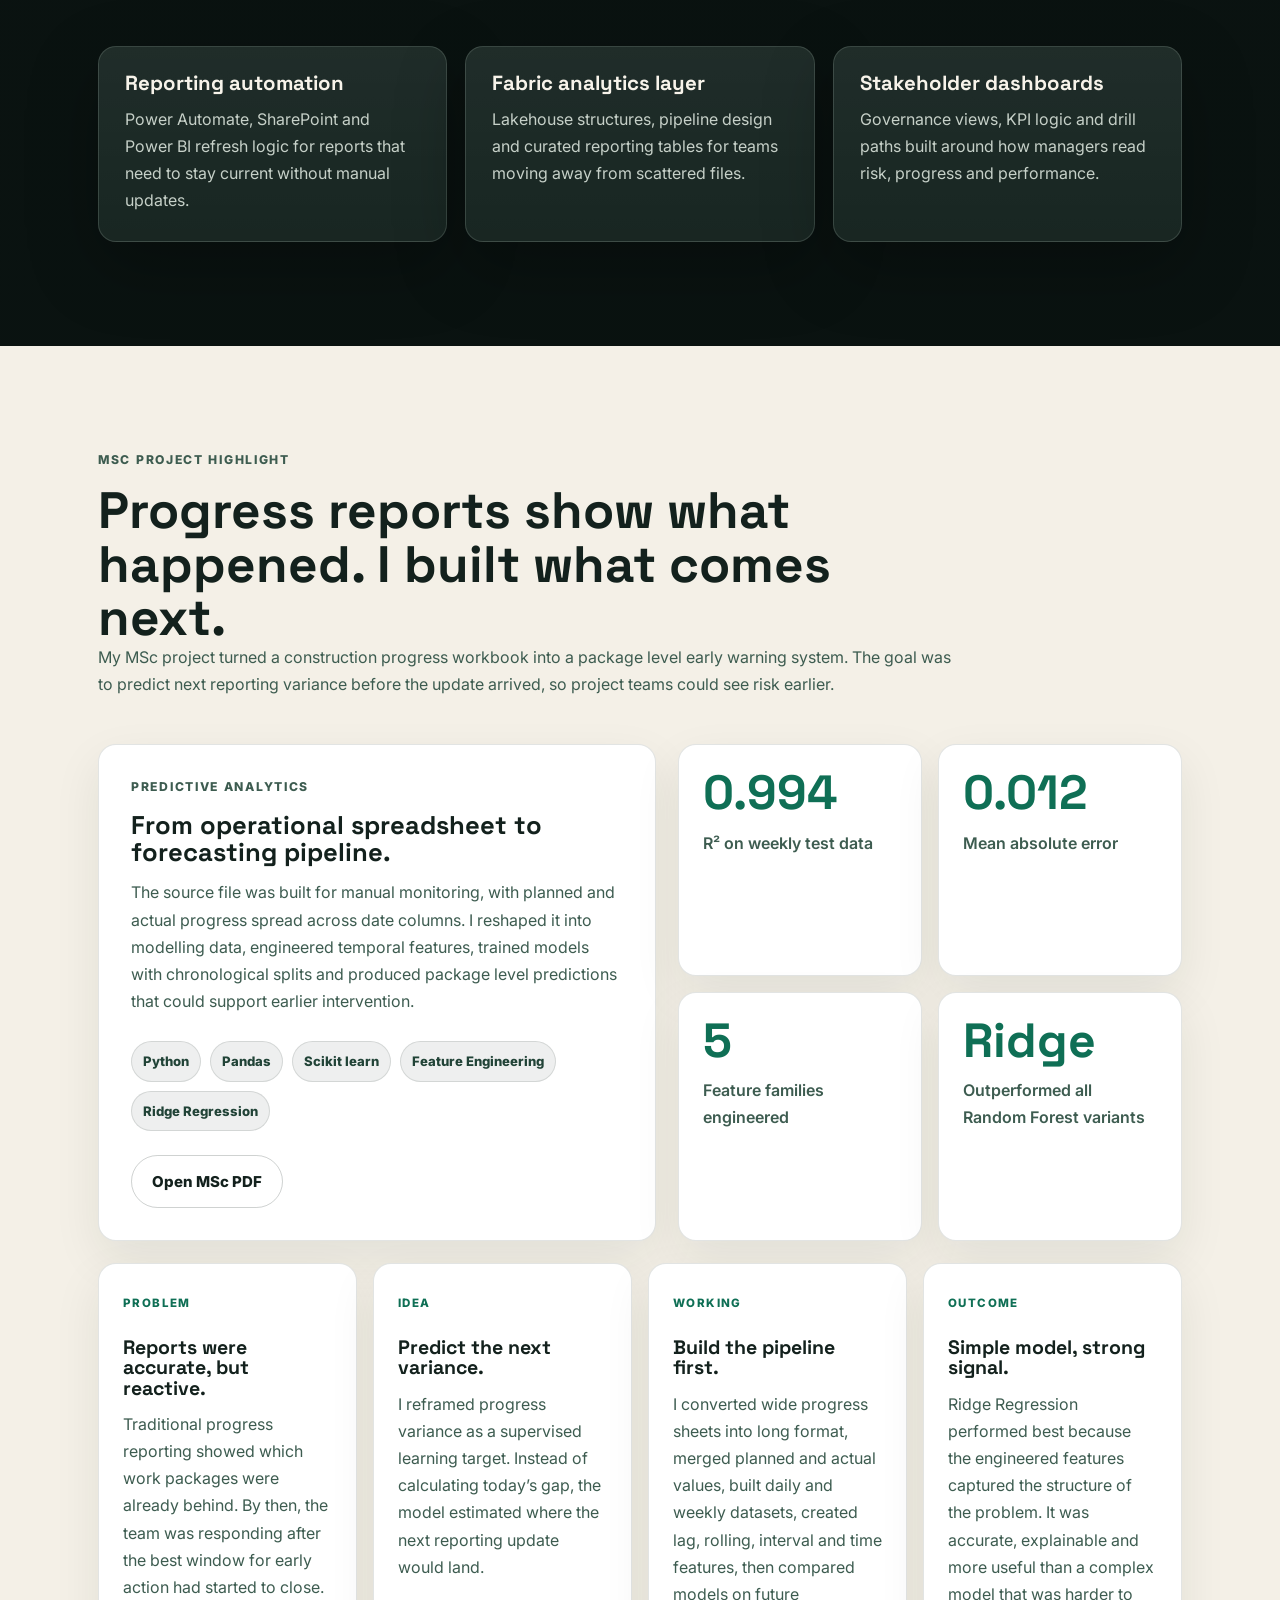
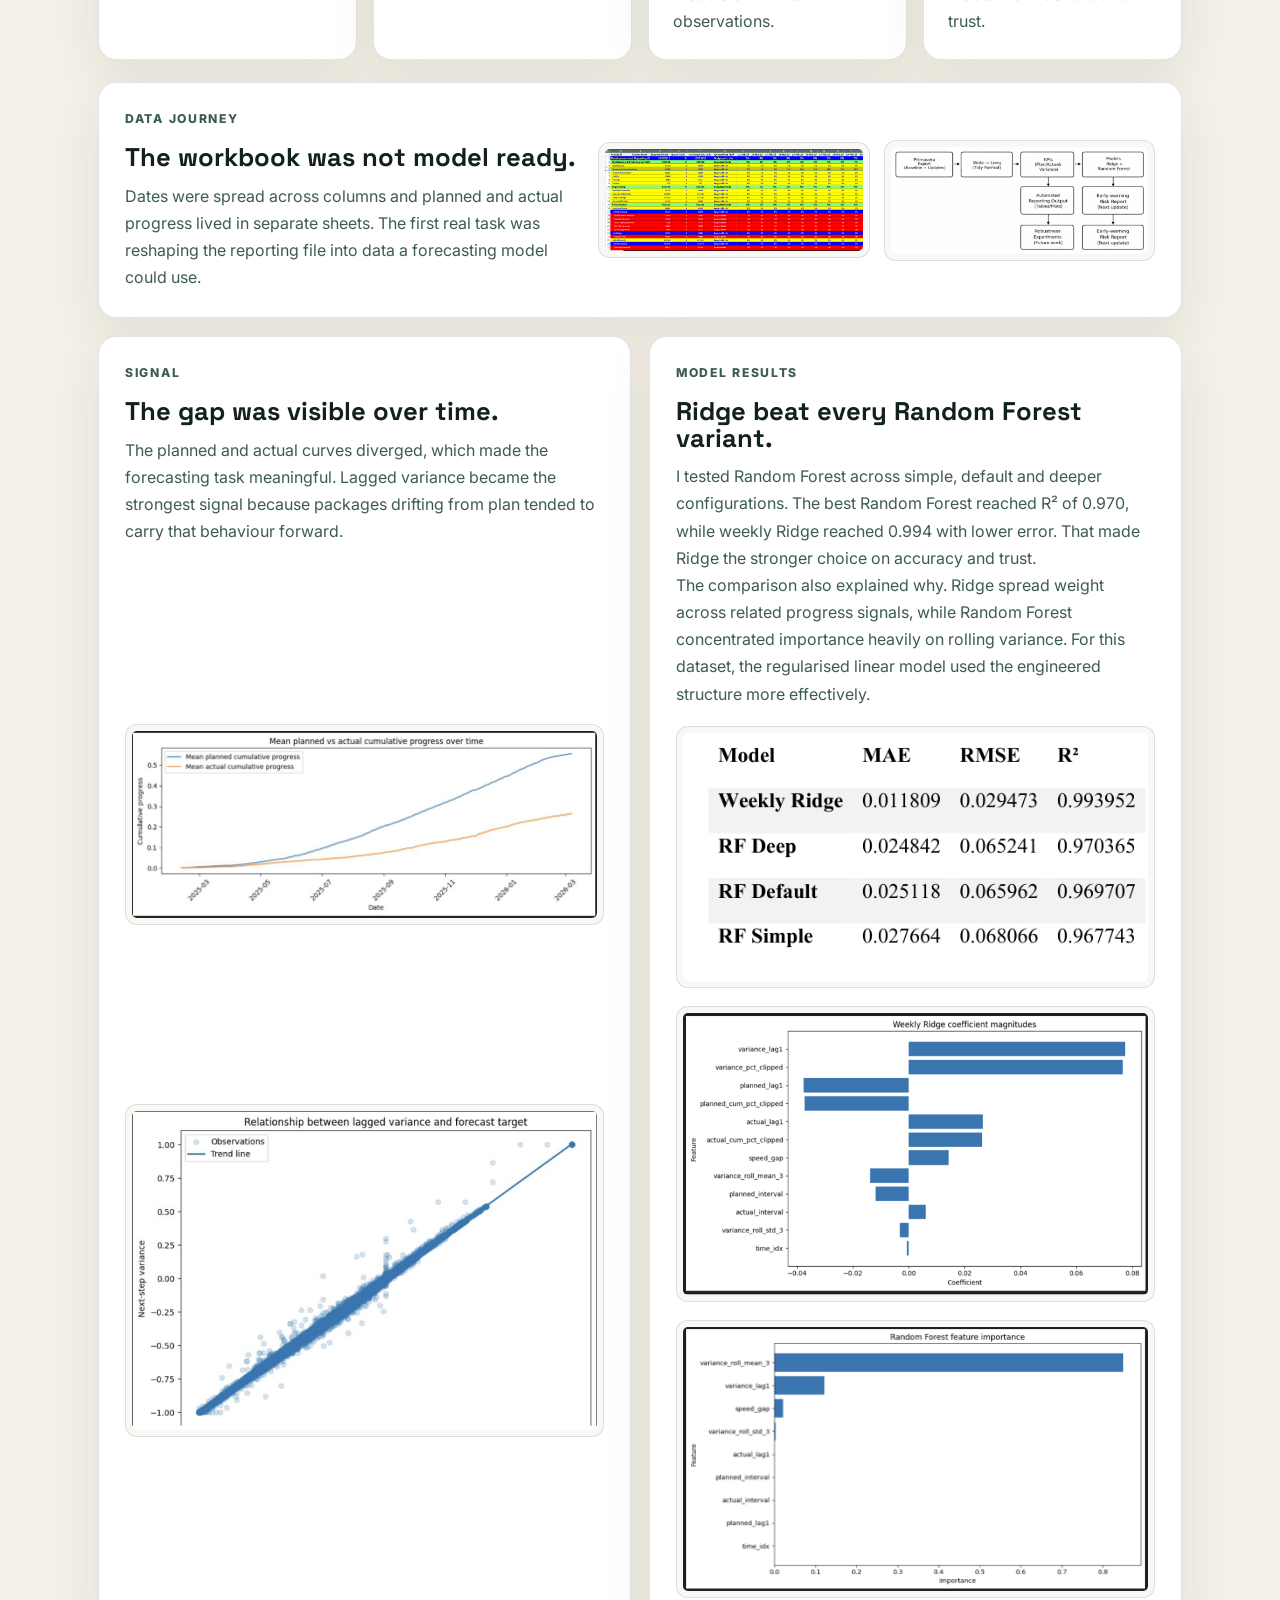
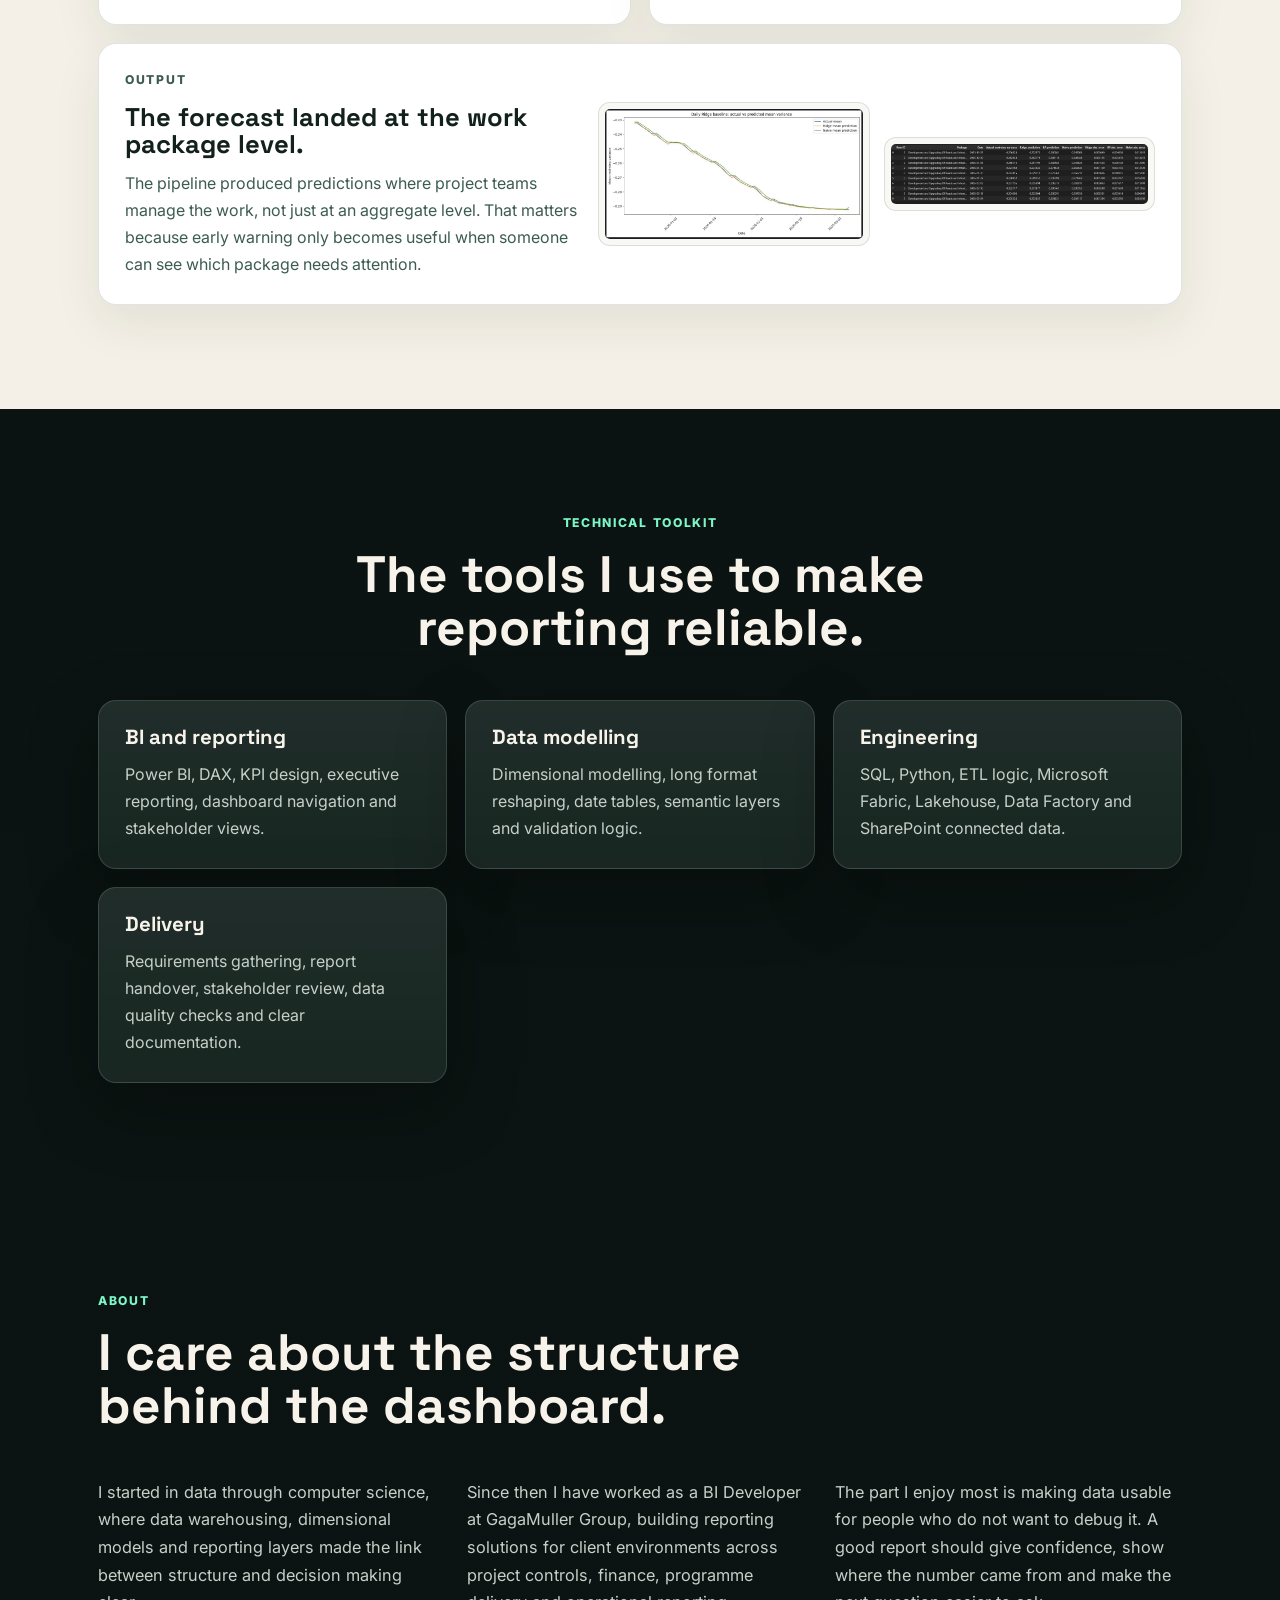
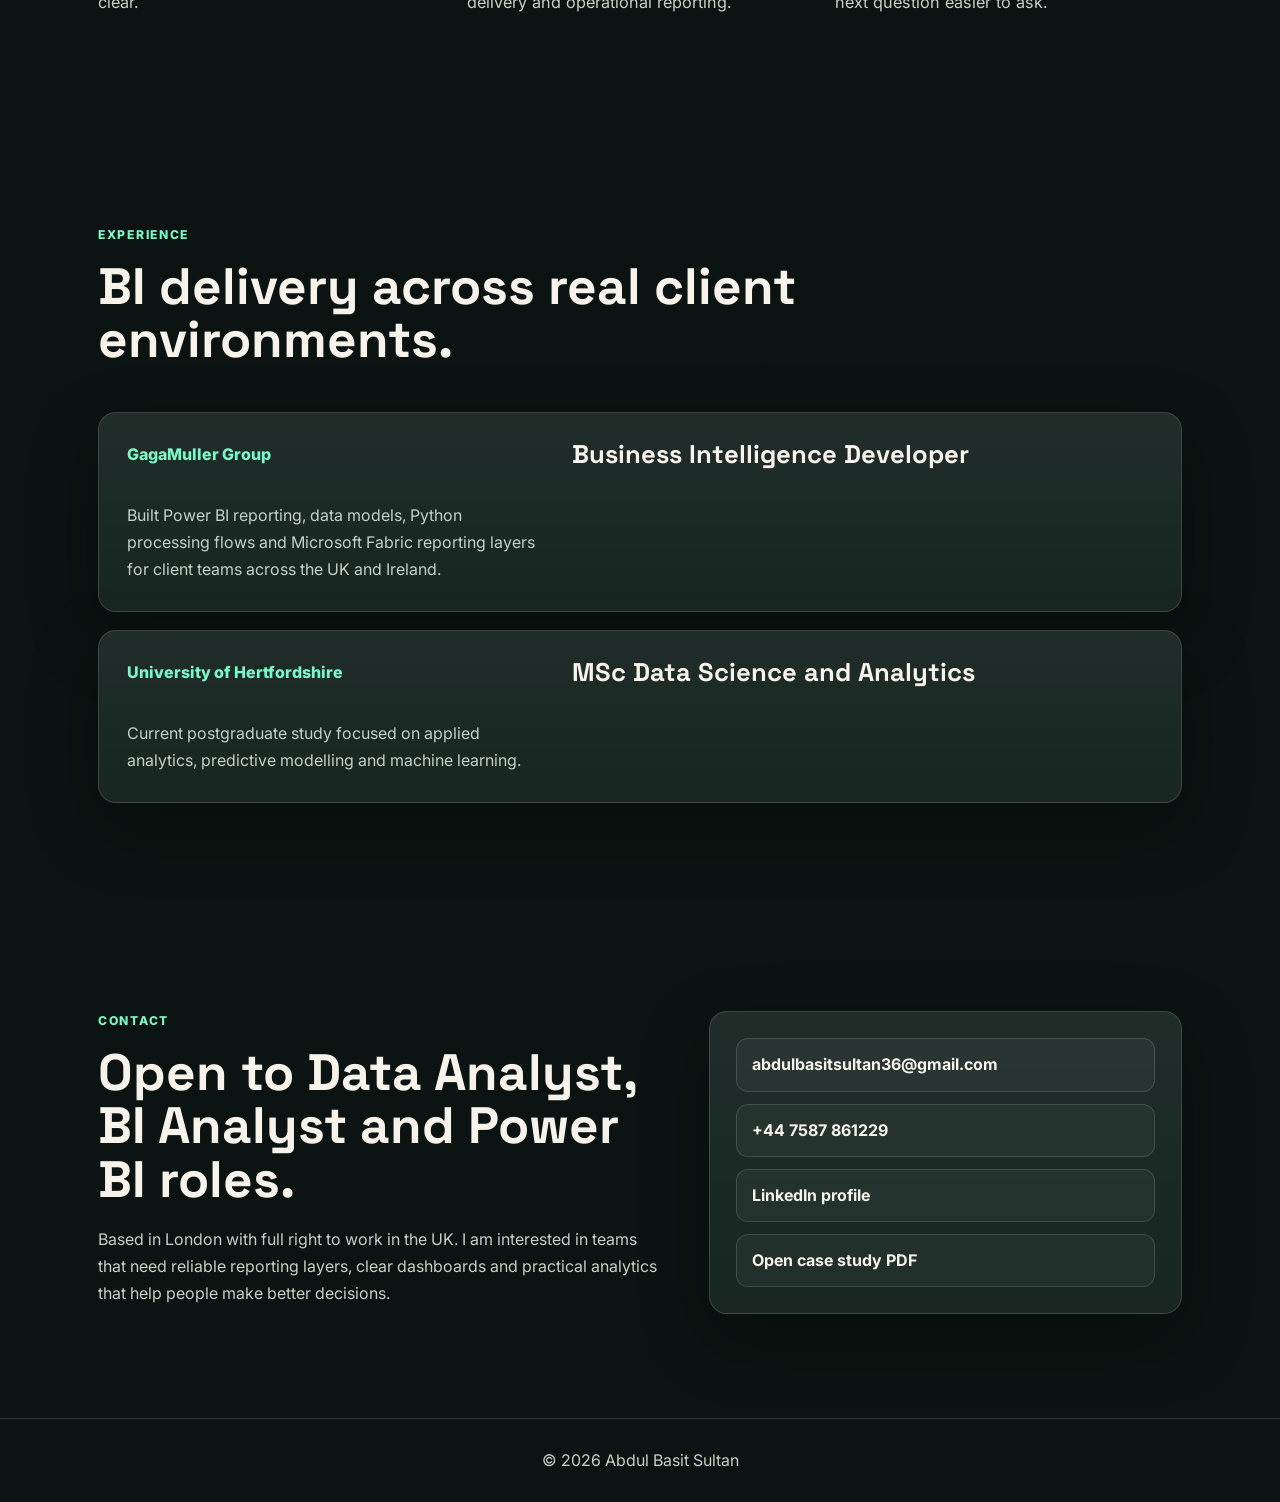
==== commit 6c8f651a: "Add Random Forest comparison to MSc section" ====
--- a/index.html
+++ b/index.html
@@ -325,11 +325,13 @@
       <article class="msc-visual-card">
         <div>
           <p class="eyebrow">Model Results</p>
-          <h3>Ridge won on accuracy and explainability.</h3>
-          <p>The weekly Ridge model produced the strongest result with R² of 0.994 and MAE of 0.012. The coefficient view also made the model readable, which matters when predictions need stakeholder trust.</p>
+          <h3>Ridge beat every Random Forest variant.</h3>
+          <p>I tested Random Forest across simple, default and deeper configurations. The best Random Forest reached R² of 0.970, while weekly Ridge reached 0.994 with lower error. That made Ridge the stronger choice on accuracy and trust.</p>
+          <p>The comparison also explained why. Ridge spread weight across related progress signals, while Random Forest concentrated importance heavily on rolling variance. For this dataset, the regularised linear model used the engineered structure more effectively.</p>
         </div>
         <img src="assets/images/msc/model-comparison.png" alt="Weekly model comparison table" />
         <img src="assets/images/msc/ridge-coefficients.png" alt="Ridge coefficient magnitude visual" />
+        <img src="assets/images/msc/rf-importance.png" alt="Random Forest feature importance visual" />
       </article>
 
       <article class="msc-visual-card wide">
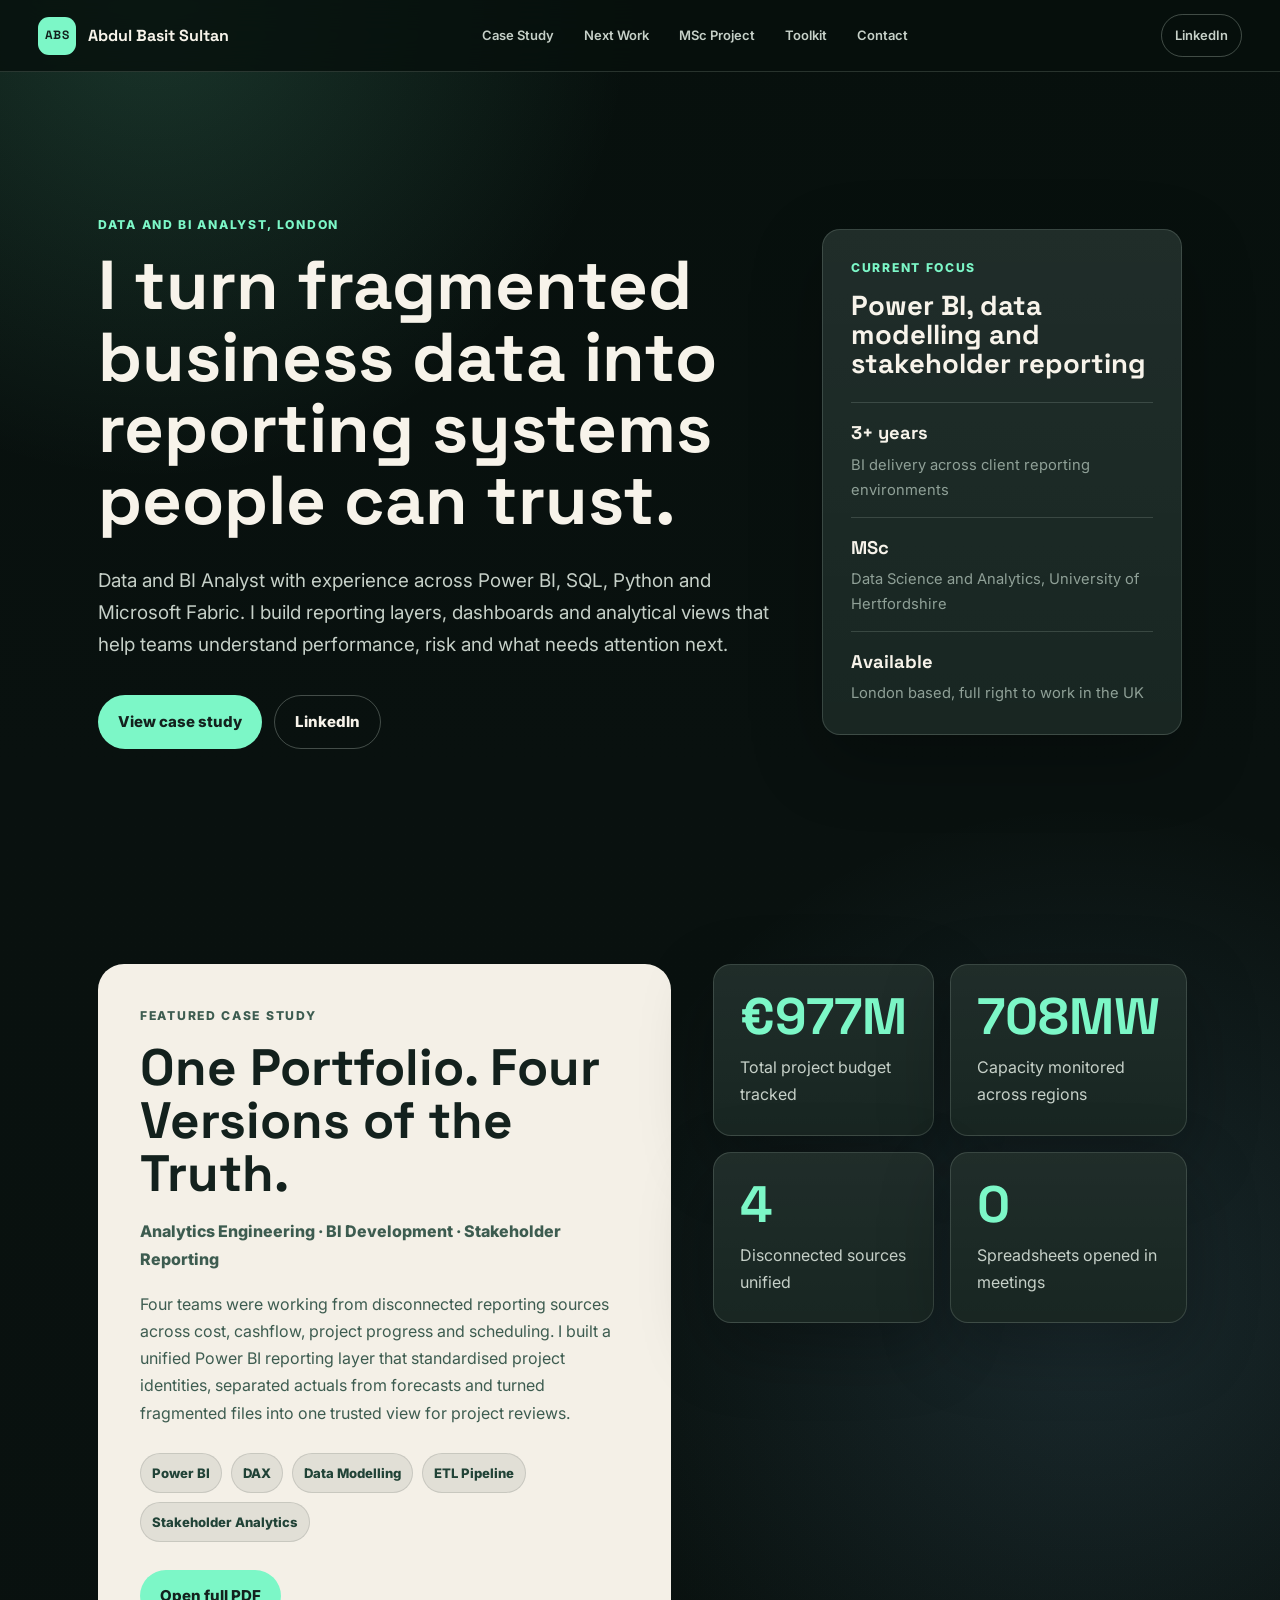
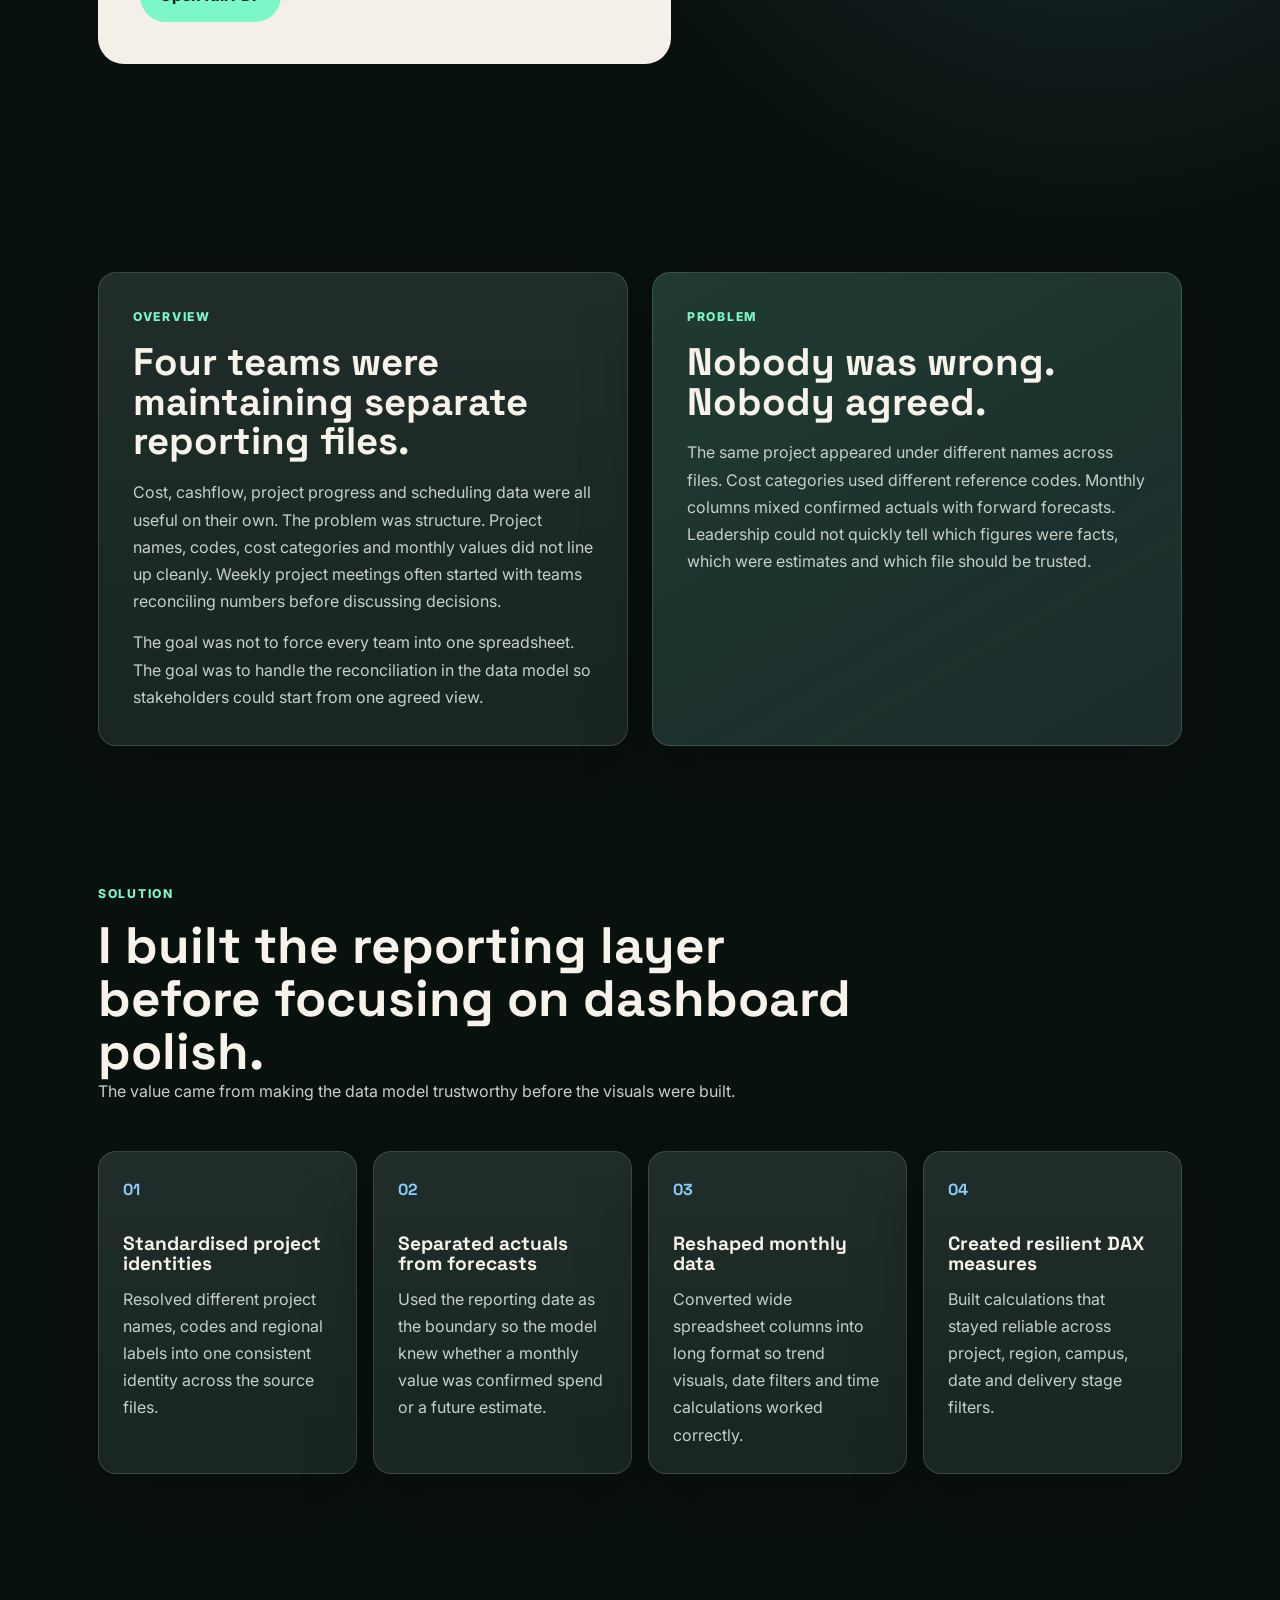
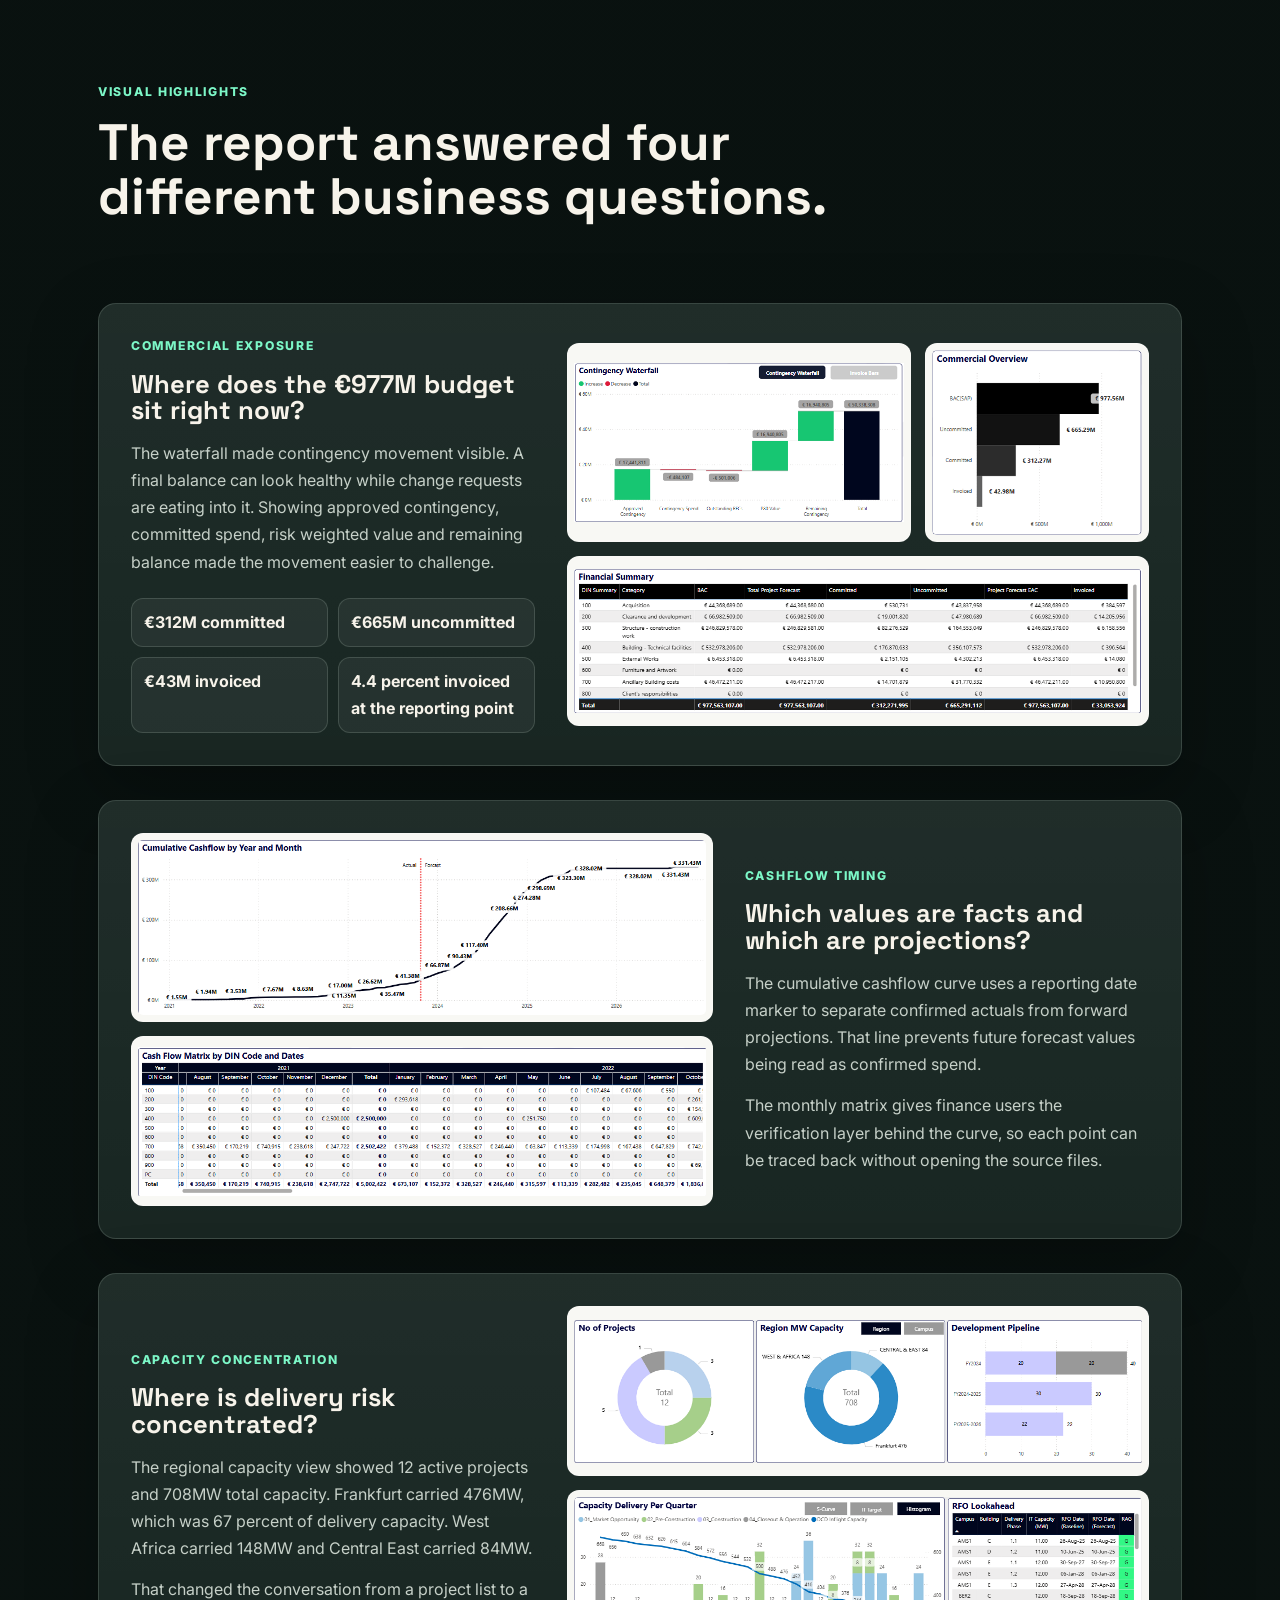
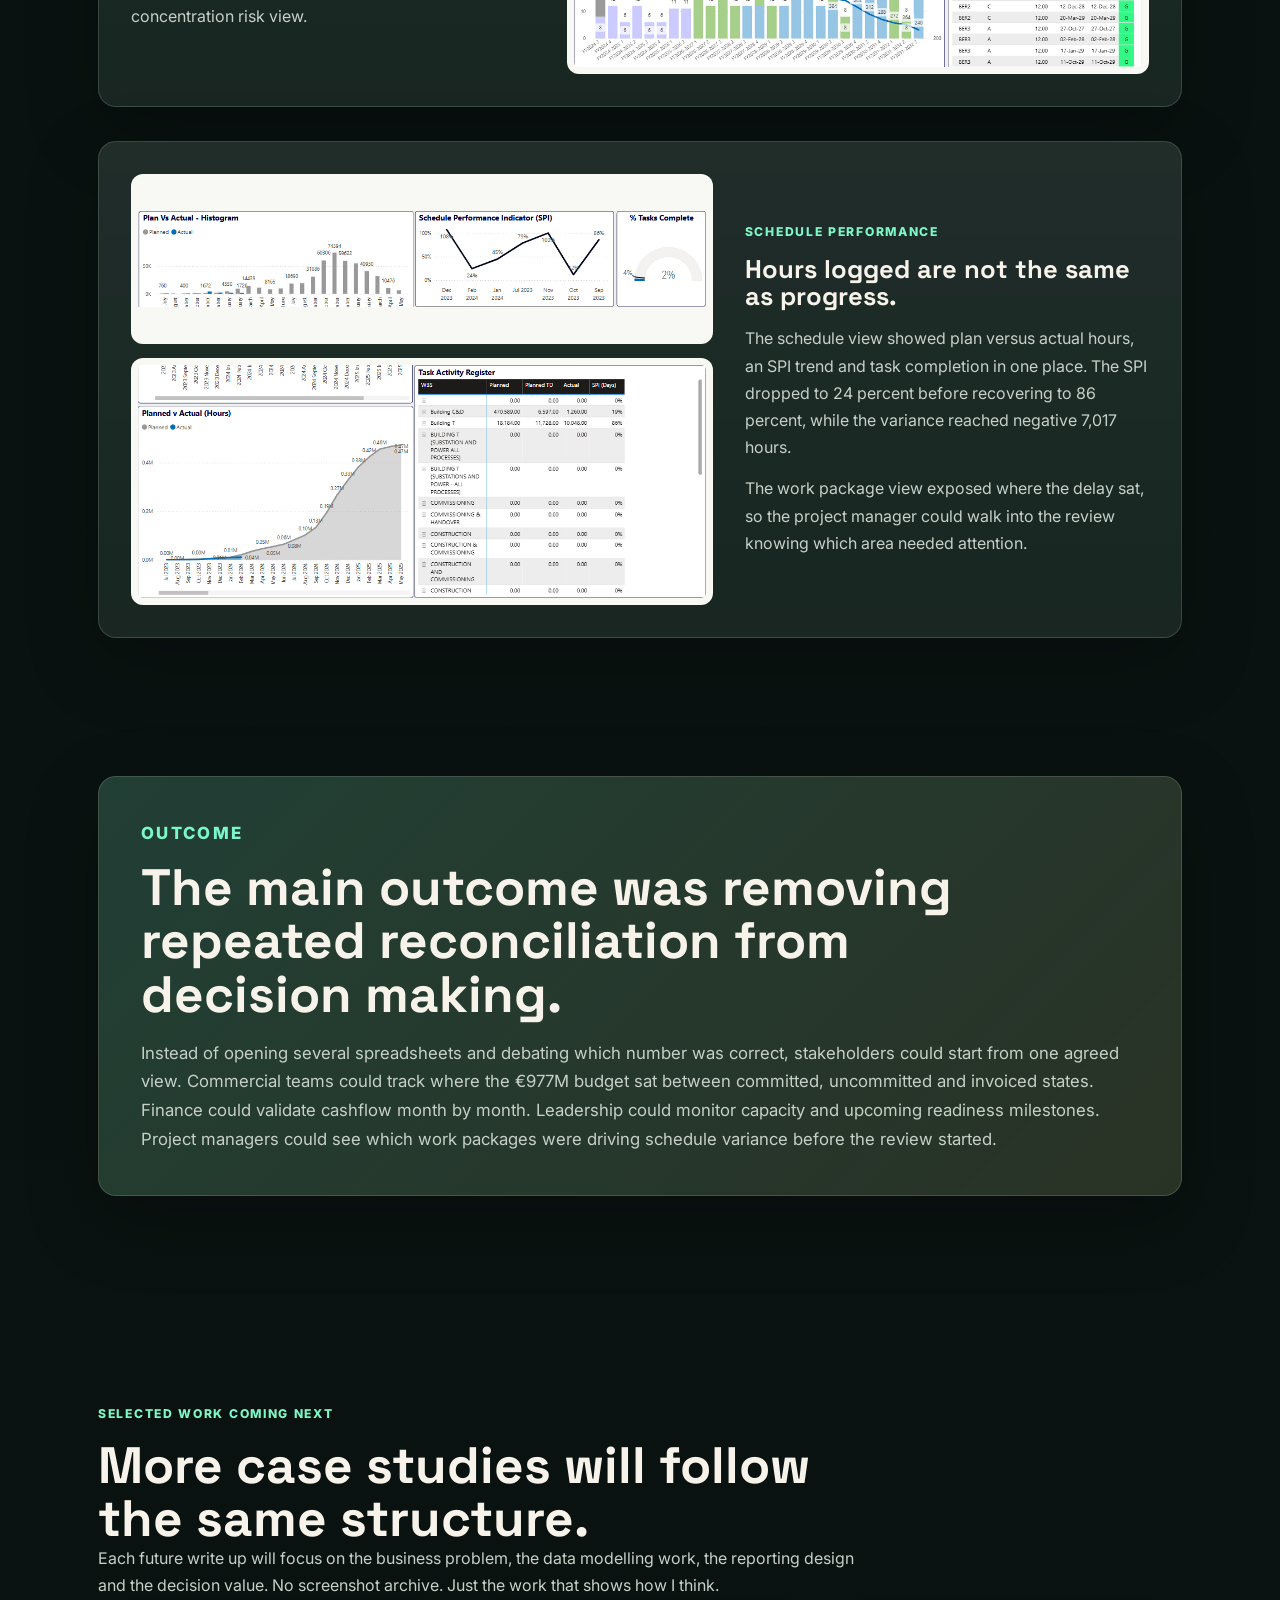
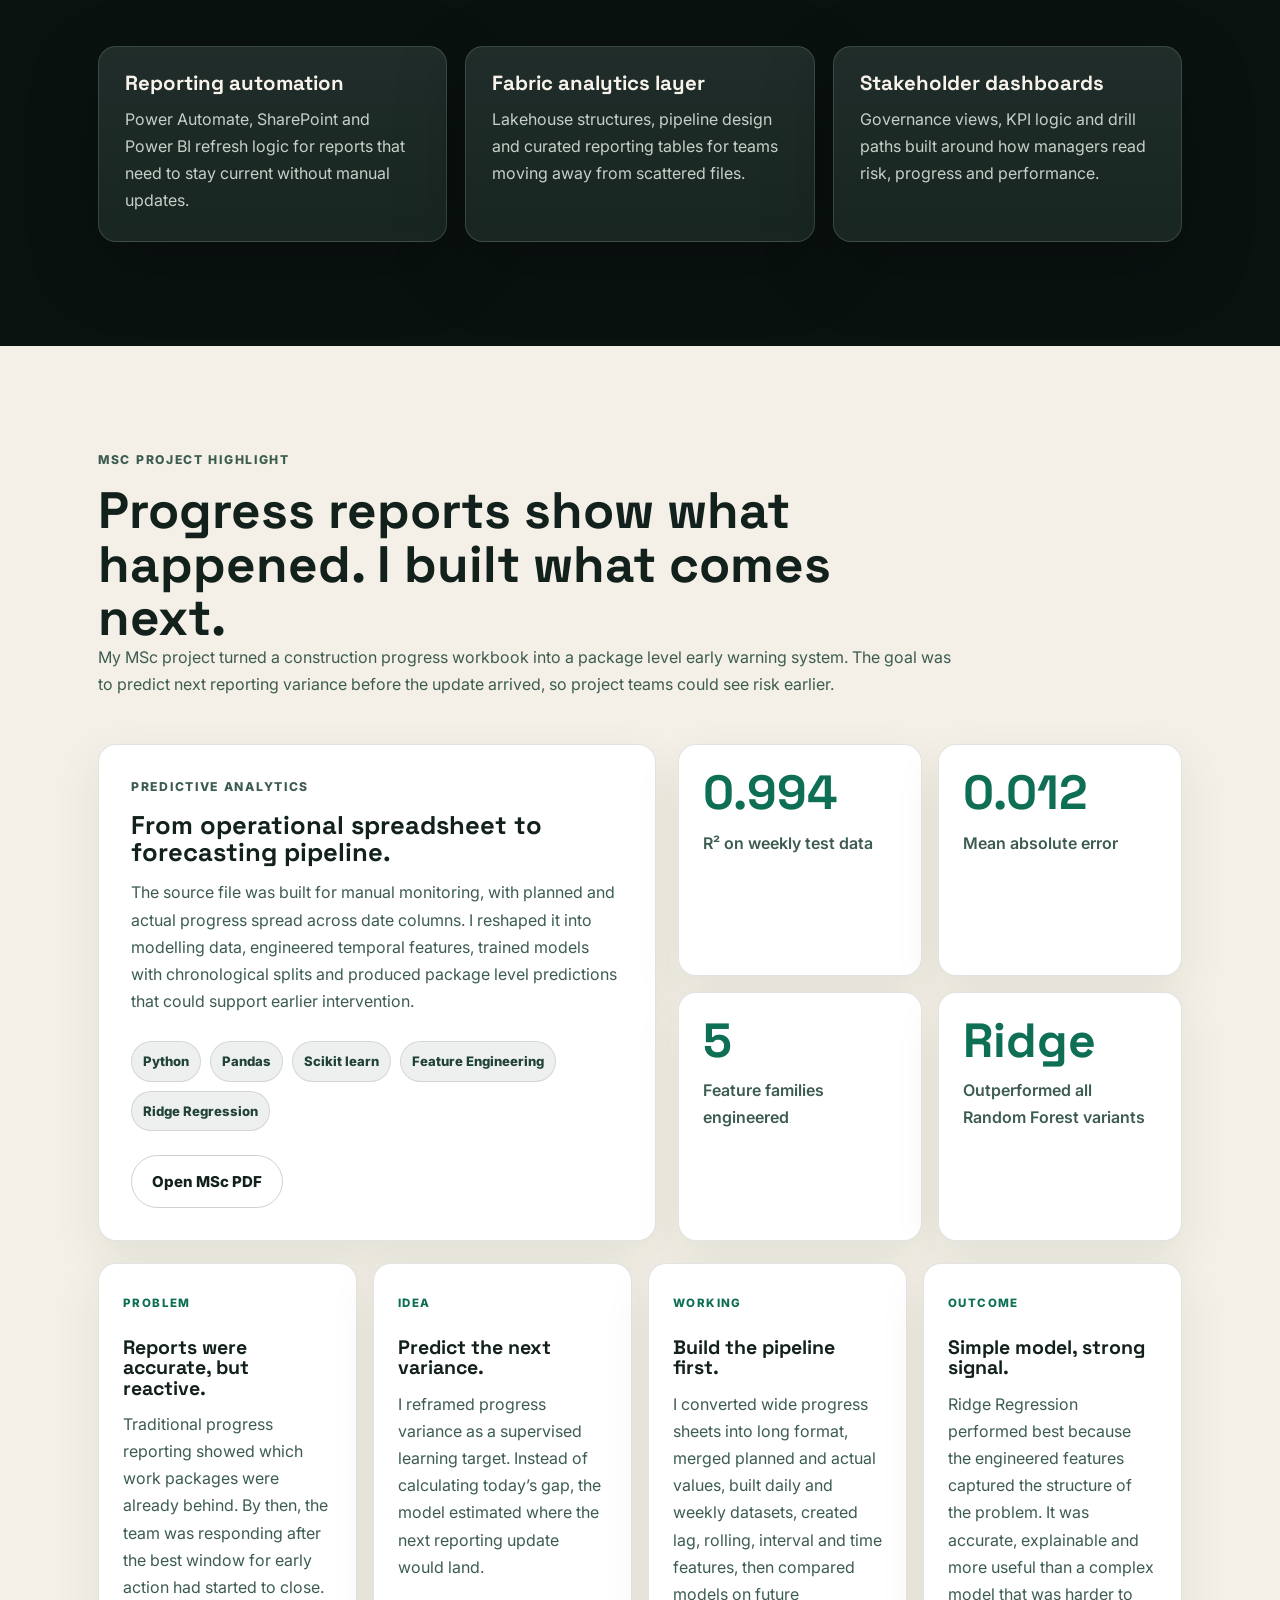
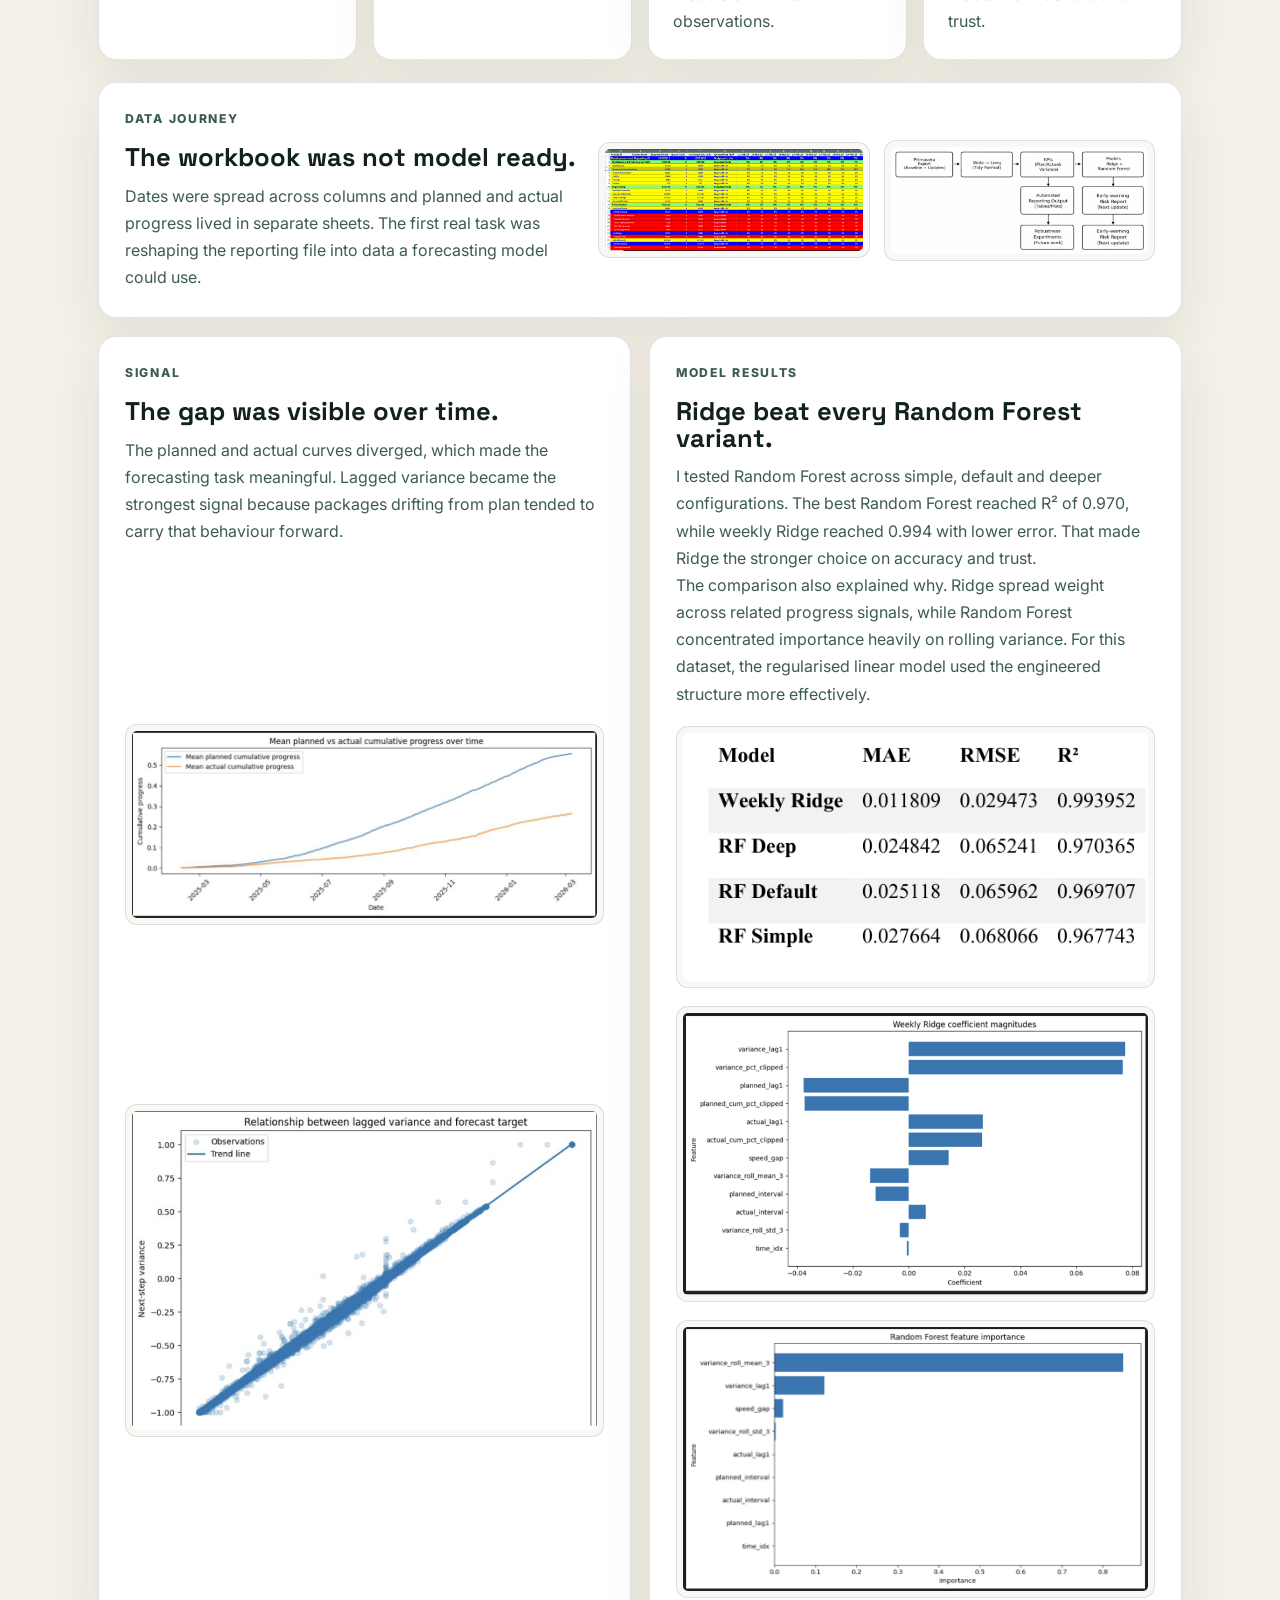
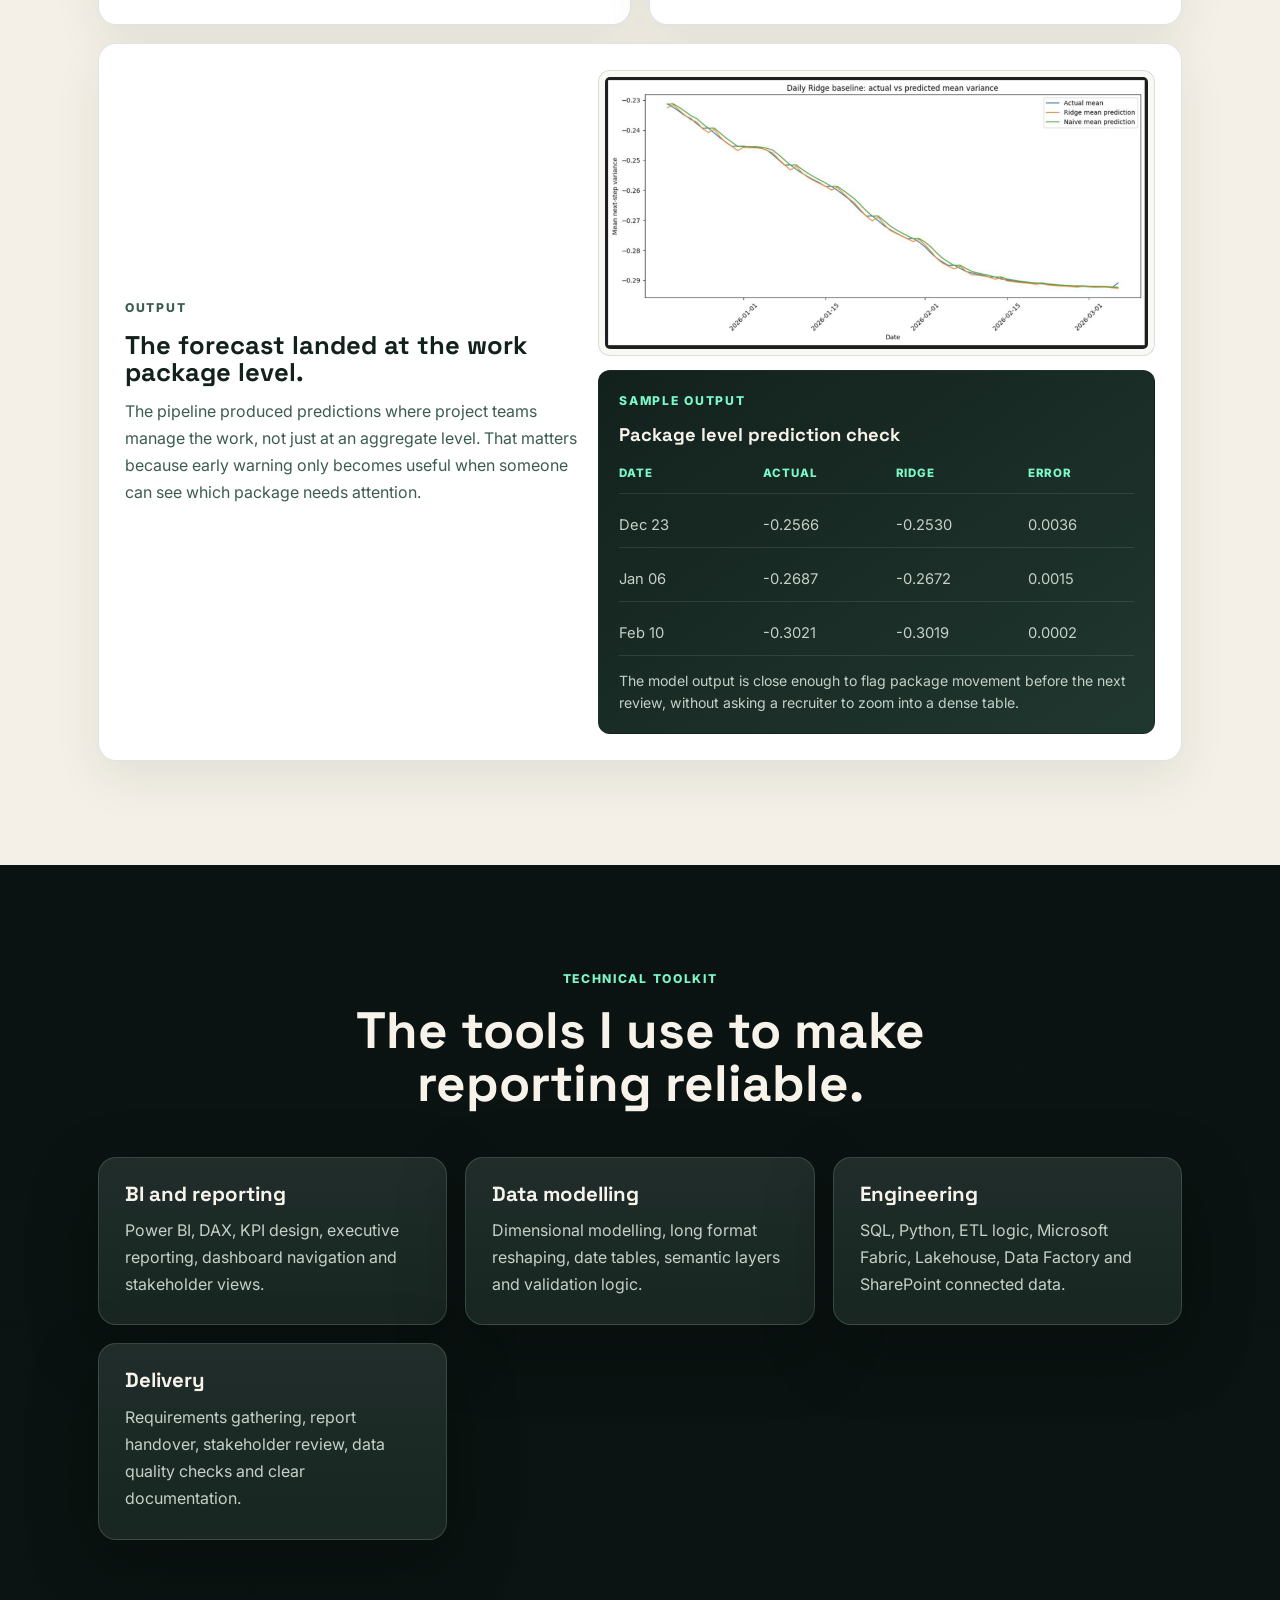
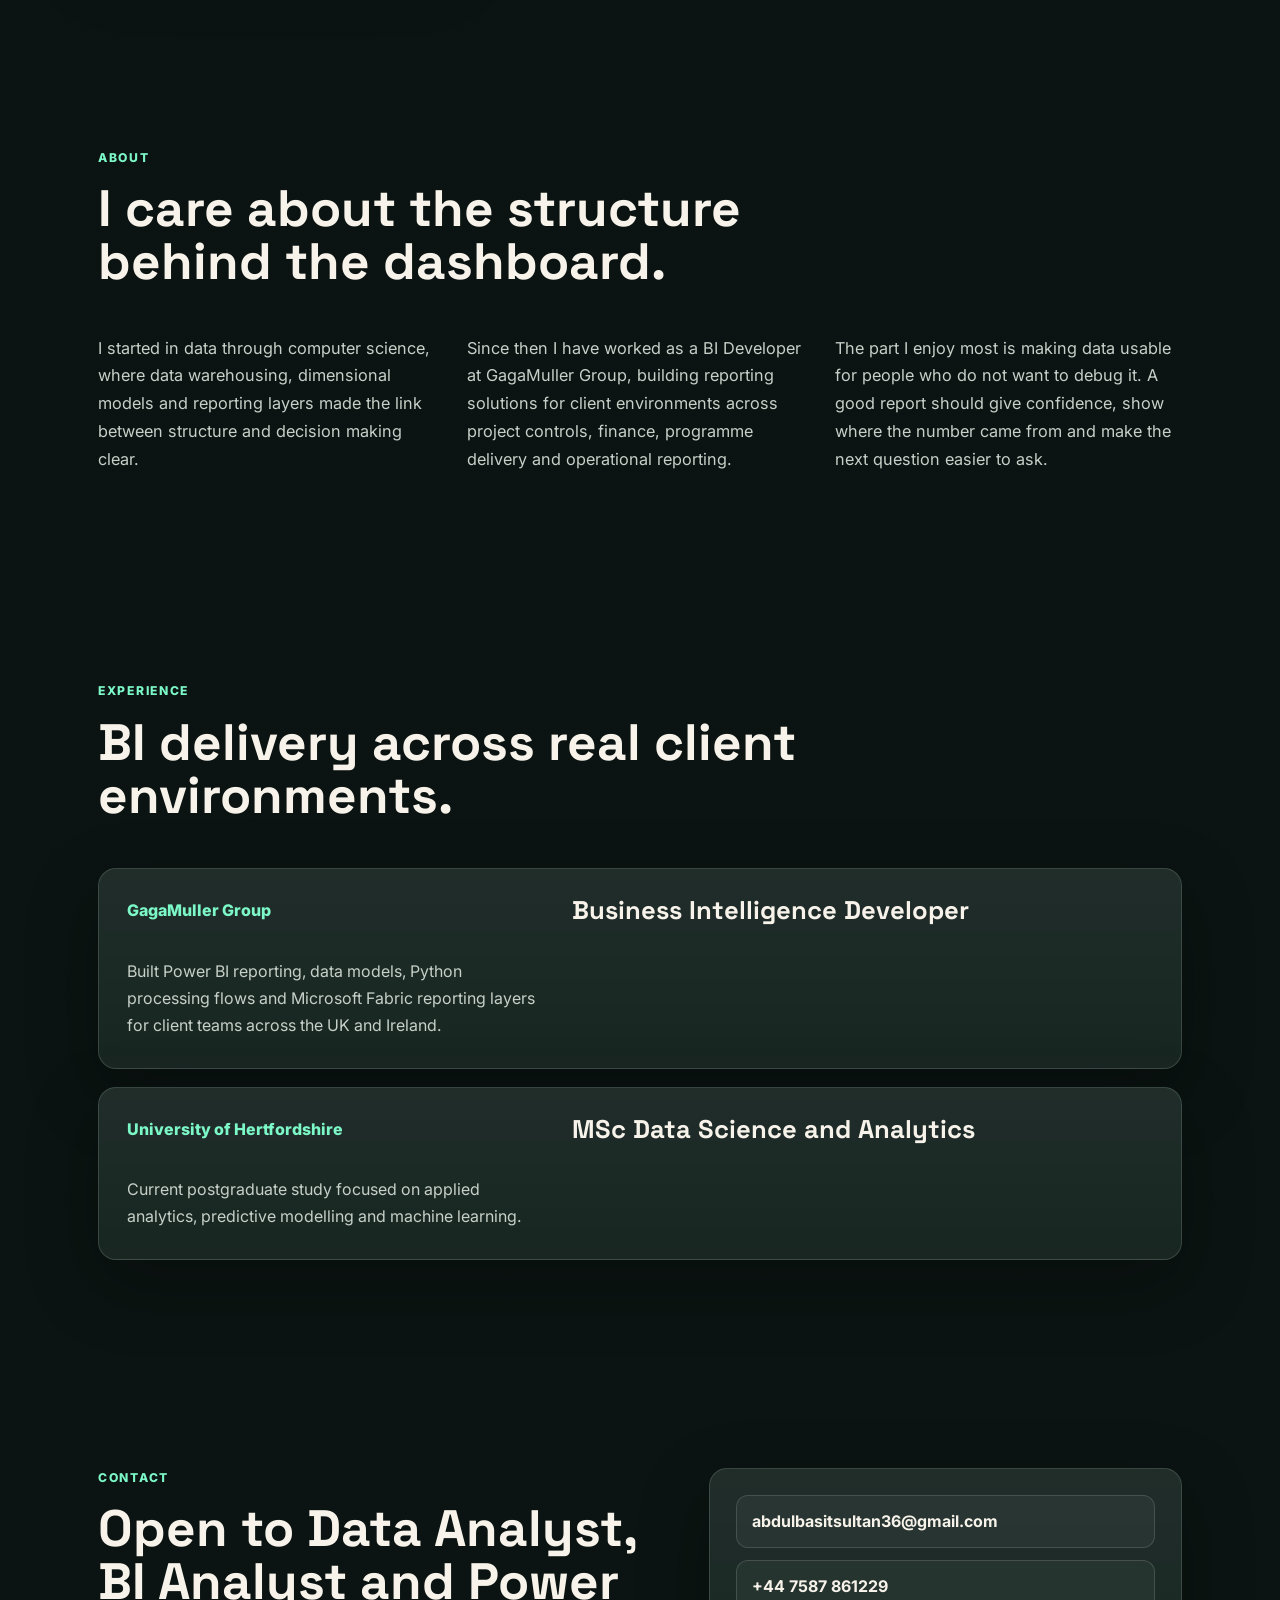
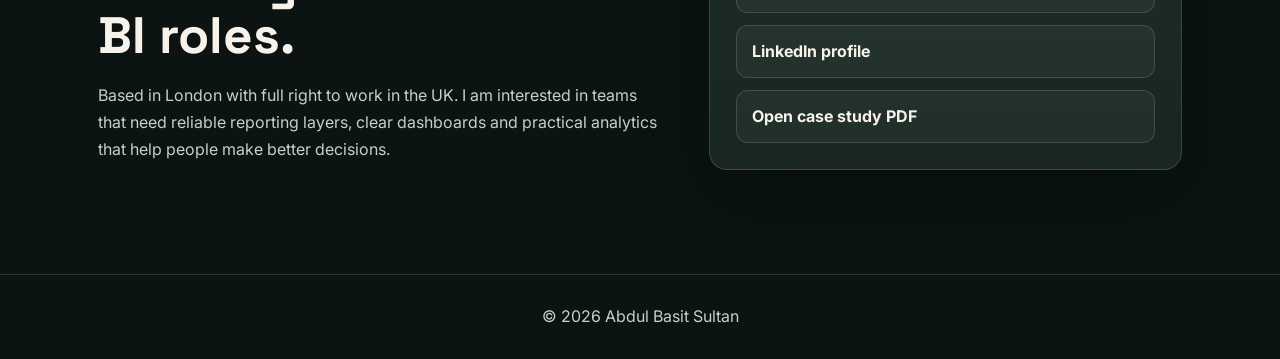
==== commit cf499d90: "Replace unreadable MSc output image" ====
--- a/index.html
+++ b/index.html
@@ -340,9 +340,37 @@
           <h3>The forecast landed at the work package level.</h3>
           <p>The pipeline produced predictions where project teams manage the work, not just at an aggregate level. That matters because early warning only becomes useful when someone can see which package needs attention.</p>
         </div>
-        <div class="msc-image-pair">
+        <div class="msc-output-layout">
           <img src="assets/images/msc/ridge-baseline.png" alt="Ridge actual versus predicted variance visual" />
-          <img src="assets/images/msc/package-predictions.png" alt="Package level prediction output table" />
+          <div class="prediction-output-card" aria-label="Readable sample of package level prediction output">
+            <p class="eyebrow">Sample Output</p>
+            <h4>Package level prediction check</h4>
+            <div class="prediction-row header">
+              <span>Date</span>
+              <span>Actual</span>
+              <span>Ridge</span>
+              <span>Error</span>
+            </div>
+            <div class="prediction-row">
+              <span>Dec 23</span>
+              <span>-0.2566</span>
+              <span>-0.2530</span>
+              <span>0.0036</span>
+            </div>
+            <div class="prediction-row">
+              <span>Jan 06</span>
+              <span>-0.2687</span>
+              <span>-0.2672</span>
+              <span>0.0015</span>
+            </div>
+            <div class="prediction-row">
+              <span>Feb 10</span>
+              <span>-0.3021</span>
+              <span>-0.3019</span>
+              <span>0.0002</span>
+            </div>
+            <p class="prediction-note">The model output is close enough to flag package movement before the next review, without asking a recruiter to zoom into a dense table.</p>
+          </div>
         </div>
       </article>
     </div>
--- a/style.css
+++ b/style.css
@@ -656,6 +656,63 @@
   align-items: center;
 }
 
+.msc-output-layout {
+  display: grid;
+  gap: 14px;
+}
+
+.prediction-output-card {
+  display: grid;
+  gap: 10px;
+  padding: 20px;
+  color: var(--text);
+  background: linear-gradient(145deg, #13211d, #20372f);
+  border: 1px solid rgba(19, 33, 29, 0.14);
+  border-radius: var(--radius-sm);
+}
+
+.prediction-output-card .eyebrow {
+  margin-bottom: 2px;
+  color: var(--mint);
+}
+
+.prediction-output-card h4 {
+  color: var(--text);
+  font-family: var(--font-display);
+  font-size: 1.15rem;
+  line-height: 1.15;
+}
+
+.prediction-row {
+  display: grid;
+  grid-template-columns: 1.1fr 1fr 1fr 0.9fr;
+  gap: 14px;
+  align-items: center;
+  padding: 9px 0;
+  color: var(--text-soft);
+  border-bottom: 1px solid rgba(255, 255, 255, 0.1);
+  font-size: 0.92rem;
+}
+
+.prediction-row.header {
+  color: var(--mint);
+  font-size: 0.72rem;
+  font-weight: 800;
+  letter-spacing: 0.08em;
+  text-transform: uppercase;
+}
+
+.prediction-row span {
+  white-space: nowrap;
+}
+
+.prediction-note {
+  margin-top: 4px;
+  color: var(--text-soft) !important;
+  font-size: 0.88rem;
+  line-height: 1.55;
+}
+
 .about-grid {
   display: grid;
   grid-template-columns: repeat(3, 1fr);
@@ -832,6 +889,7 @@
   .msc-story-grid,
   .msc-visual-grid,
   .msc-image-pair,
+  .msc-output-layout,
   .timeline article,
   .visual-feature ul,
   .visual-stack {
@@ -842,6 +900,15 @@
     min-height: 126px;
   }
 
+  .prediction-row {
+    gap: 7px;
+    font-size: 0.82rem;
+  }
+
+  .prediction-row.header {
+    font-size: 0.66rem;
+  }
+
   .visual-stack img {
     min-height: auto;
   }
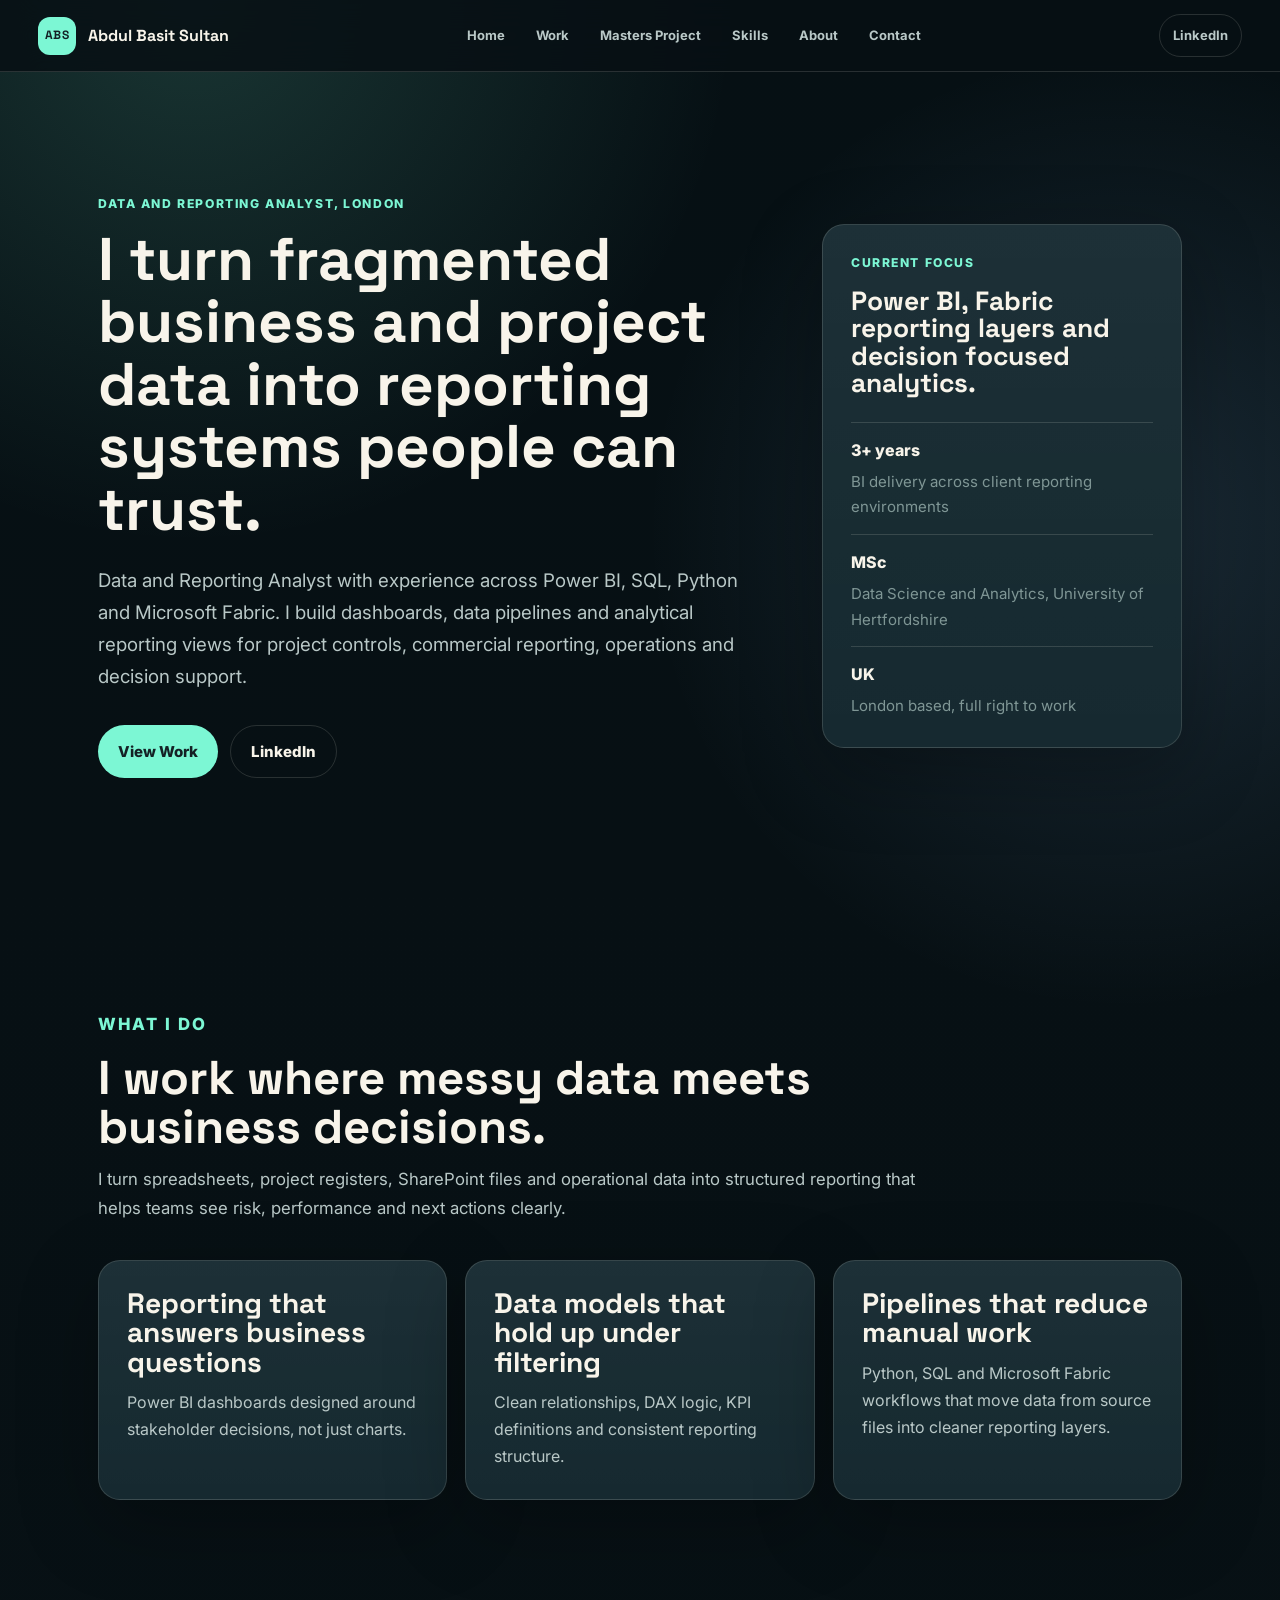
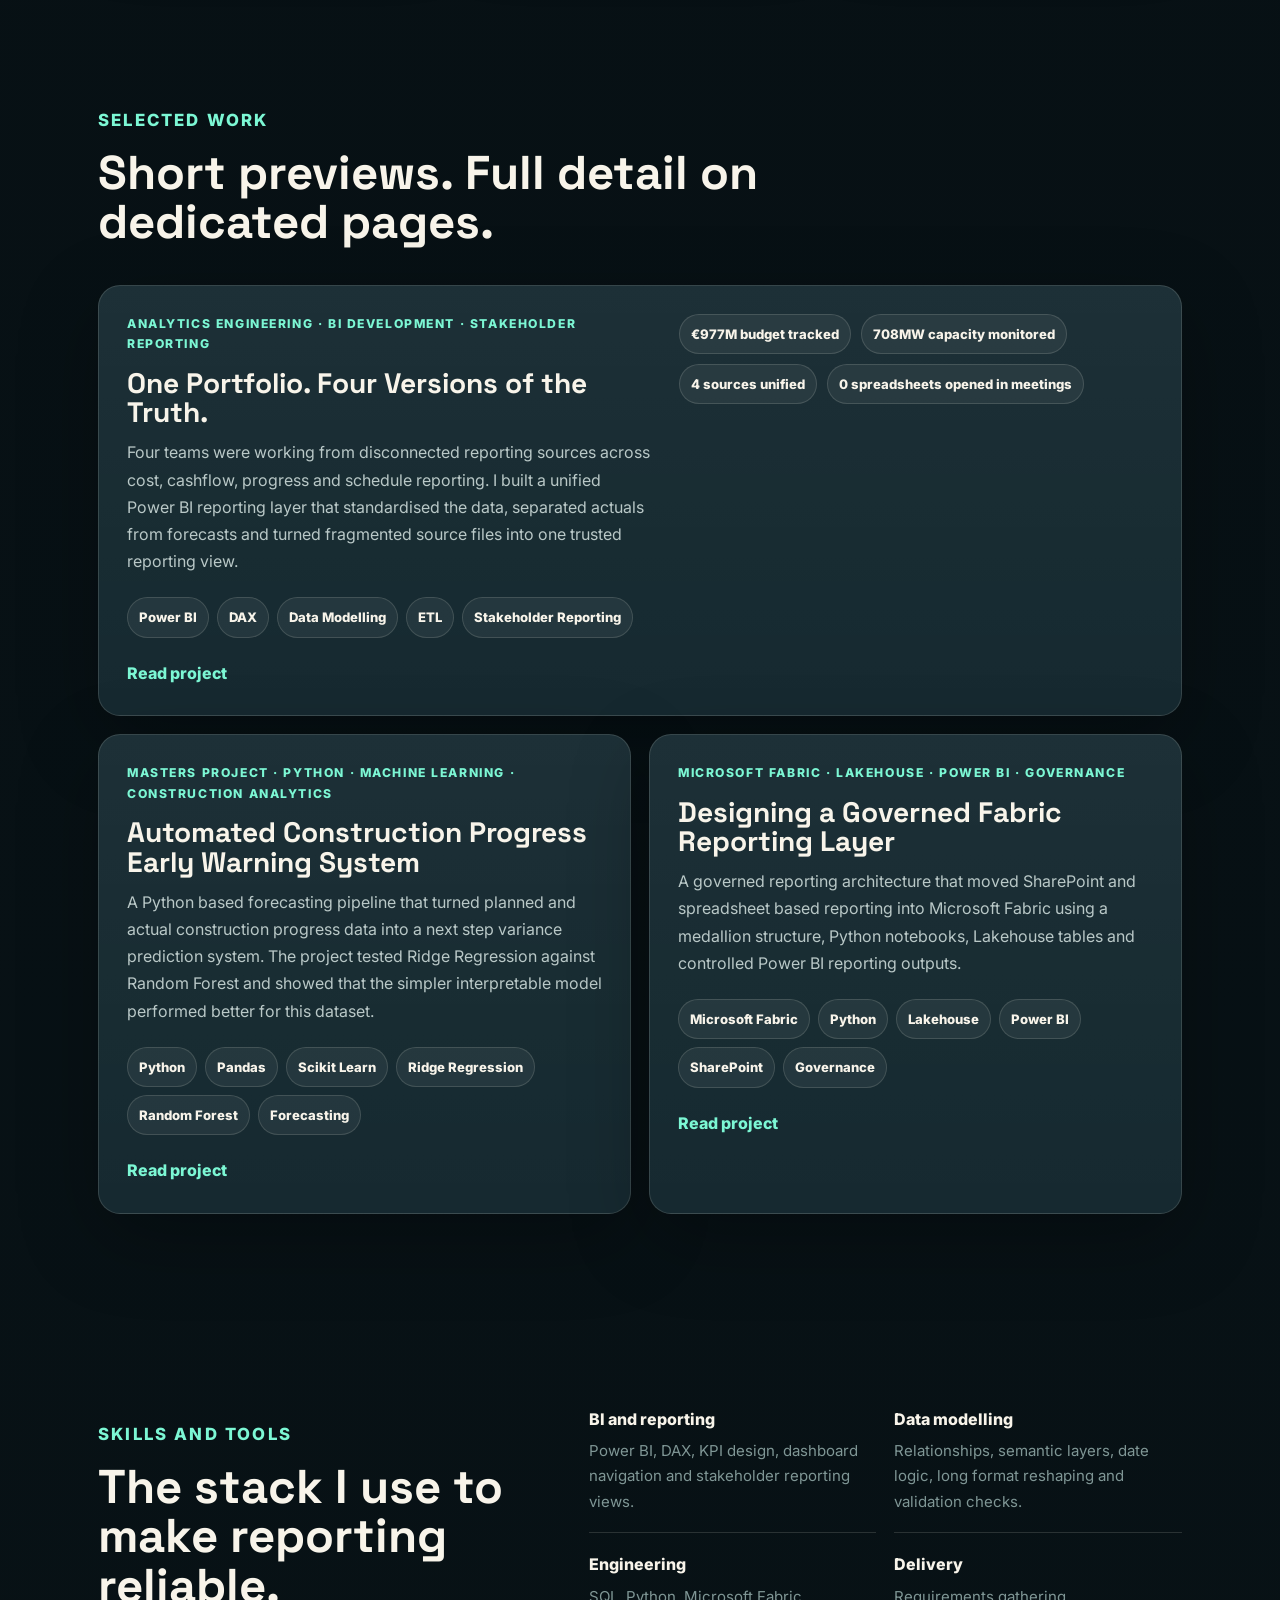
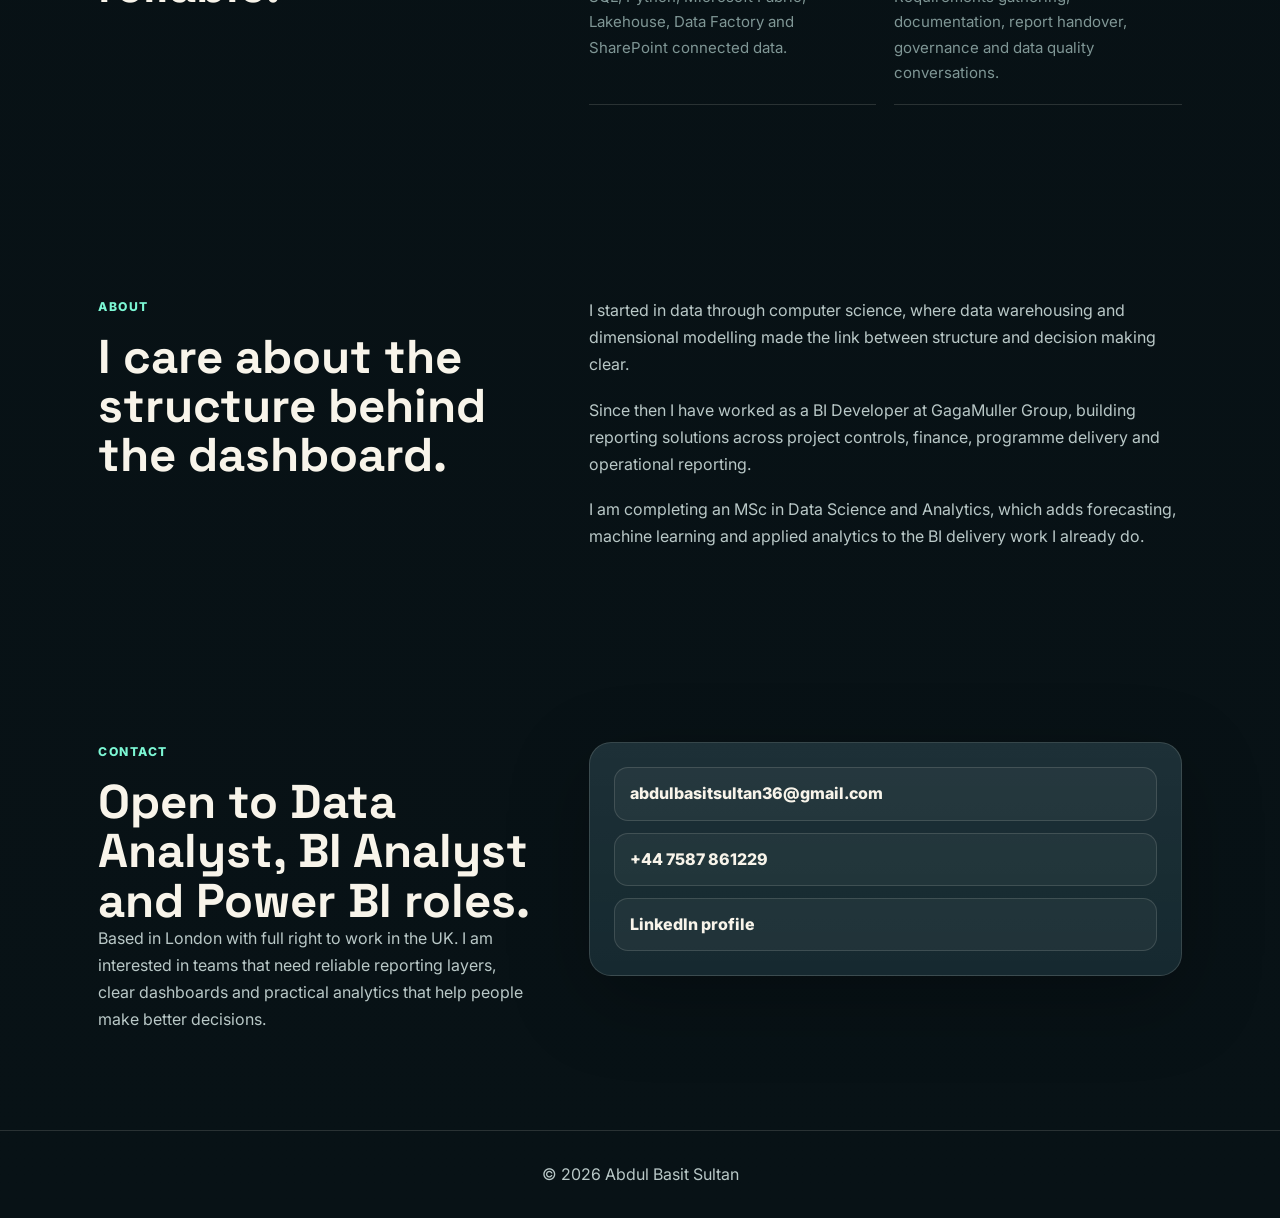
==== commit 0ee7fc5c: "Refactor site into dedicated project pages" ====
--- a/index.html
+++ b/index.html
@@ -3,8 +3,8 @@
 <head>
 <meta charset="UTF-8" />
 <meta name="viewport" content="width=device-width, initial-scale=1.0" />
-<title>Abdul Basit Sultan | Data and BI Analyst</title>
-<meta name="description" content="Data and BI Analyst in London building Power BI, SQL, Python and Microsoft Fabric reporting systems for stakeholder reporting and analytics engineering." />
+<title>Abdul Basit Sultan | Data and Reporting Analyst</title>
+<meta name="description" content="Data and Reporting Analyst in London working across Power BI, SQL, Python and Microsoft Fabric." />
 <link rel="preconnect" href="https://fonts.googleapis.com">
 <link rel="preconnect" href="https://fonts.gstatic.com" crossorigin>
 <link href="https://fonts.googleapis.com/css2?family=Inter:wght@400;500;600;700;800&family=Space+Grotesk:wght@500;600;700&display=swap" rel="stylesheet">
@@ -13,422 +13,133 @@
 <body>
 
 <header class="site-header">
-  <a class="brand" href="#top" aria-label="Go to top">
+  <a class="brand" href="#top" aria-label="Home">
     <span class="brand-mark">ABS</span>
     <span>Abdul Basit Sultan</span>
   </a>
   <nav class="nav" aria-label="Main navigation">
-    <a href="#case-study">Case Study</a>
-    <a href="#next">Next Work</a>
-    <a href="#msc">MSc Project</a>
-    <a href="#toolkit">Toolkit</a>
+    <a href="#top">Home</a>
+    <a href="#work">Work</a>
+    <a href="#masters">Masters Project</a>
+    <a href="#skills">Skills</a>
+    <a href="#about">About</a>
     <a href="#contact">Contact</a>
   </nav>
   <a class="header-link" href="https://www.linkedin.com/in/abdul-basit-sultan/" target="_blank" rel="noopener">LinkedIn</a>
 </header>
 
 <main id="top">
-
   <section class="hero section">
     <div class="hero-copy">
-      <p class="eyebrow">Data and BI Analyst, London</p>
-      <h1>I turn fragmented business data into reporting systems people can trust.</h1>
-      <p class="hero-text">Data and BI Analyst with experience across Power BI, SQL, Python and Microsoft Fabric. I build reporting layers, dashboards and analytical views that help teams understand performance, risk and what needs attention next.</p>
+      <p class="eyebrow">Data and Reporting Analyst, London</p>
+      <h1>I turn fragmented business and project data into reporting systems people can trust.</h1>
+      <p class="hero-text">Data and Reporting Analyst with experience across Power BI, SQL, Python and Microsoft Fabric. I build dashboards, data pipelines and analytical reporting views for project controls, commercial reporting, operations and decision support.</p>
       <div class="hero-actions">
-        <a class="btn primary" href="#case-study">View case study</a>
+        <a class="btn primary" href="#work">View Work</a>
         <a class="btn secondary" href="https://www.linkedin.com/in/abdul-basit-sultan/" target="_blank" rel="noopener">LinkedIn</a>
       </div>
     </div>
-
-    <aside class="signal-panel" aria-label="Professional snapshot">
+    <aside class="hero-panel" aria-label="Professional summary">
       <p class="panel-label">Current focus</p>
-      <h2>Power BI, data modelling and stakeholder reporting</h2>
-      <div class="signal-list">
-        <div>
-          <span>3+ years</span>
-          <p>BI delivery across client reporting environments</p>
-        </div>
-        <div>
-          <span>MSc</span>
-          <p>Data Science and Analytics, University of Hertfordshire</p>
-        </div>
-        <div>
-          <span>Available</span>
-          <p>London based, full right to work in the UK</p>
-        </div>
+      <h2>Power BI, Fabric reporting layers and decision focused analytics.</h2>
+      <div class="mini-stats">
+        <div><span>3+ years</span><p>BI delivery across client reporting environments</p></div>
+        <div><span>MSc</span><p>Data Science and Analytics, University of Hertfordshire</p></div>
+        <div><span>UK</span><p>London based, full right to work</p></div>
       </div>
     </aside>
   </section>
 
-  <section id="case-study" class="section case-hero">
-    <div class="case-intro">
-      <p class="eyebrow">Featured Case Study</p>
-      <h2>One Portfolio. Four Versions of the Truth.</h2>
-      <p class="category-line">Analytics Engineering · BI Development · Stakeholder Reporting</p>
-      <p>Four teams were working from disconnected reporting sources across cost, cashflow, project progress and scheduling. I built a unified Power BI reporting layer that standardised project identities, separated actuals from forecasts and turned fragmented files into one trusted view for project reviews.</p>
-      <div class="tag-row" aria-label="Tools used">
-        <span>Power BI</span>
-        <span>DAX</span>
-        <span>Data Modelling</span>
-        <span>ETL Pipeline</span>
-        <span>Stakeholder Analytics</span>
-      </div>
-      <a class="btn primary" href="assets/downloads/one-portfolio-four-versions-case-study.pdf" target="_blank" rel="noopener">Open full PDF</a>
+  <section id="what-i-do" class="section">
+    <div class="section-heading">
+      <p class="eyebrow">What I Do</p>
+      <h2>I work where messy data meets business decisions.</h2>
+      <p>I turn spreadsheets, project registers, SharePoint files and operational data into structured reporting that helps teams see risk, performance and next actions clearly.</p>
     </div>
-
-    <div class="metric-grid">
+    <div class="value-grid">
       <article>
-        <span>€977M</span>
-        <p>Total project budget tracked</p>
+        <h3>Reporting that answers business questions</h3>
+        <p>Power BI dashboards designed around stakeholder decisions, not just charts.</p>
       </article>
       <article>
-        <span>708MW</span>
-        <p>Capacity monitored across regions</p>
+        <h3>Data models that hold up under filtering</h3>
+        <p>Clean relationships, DAX logic, KPI definitions and consistent reporting structure.</p>
       </article>
       <article>
-        <span>4</span>
-        <p>Disconnected sources unified</p>
-      </article>
-      <article>
-        <span>0</span>
-        <p>Spreadsheets opened in meetings</p>
+        <h3>Pipelines that reduce manual work</h3>
+        <p>Python, SQL and Microsoft Fabric workflows that move data from source files into cleaner reporting layers.</p>
       </article>
     </div>
   </section>
 
-  <section class="section story-section">
-    <div class="story-card">
-      <p class="eyebrow">Overview</p>
-      <h2>Four teams were maintaining separate reporting files.</h2>
-      <p>Cost, cashflow, project progress and scheduling data were all useful on their own. The problem was structure. Project names, codes, cost categories and monthly values did not line up cleanly. Weekly project meetings often started with teams reconciling numbers before discussing decisions.</p>
-      <p>The goal was not to force every team into one spreadsheet. The goal was to handle the reconciliation in the data model so stakeholders could start from one agreed view.</p>
+  <section id="work" class="section">
+    <div class="section-heading">
+      <p class="eyebrow">Selected Work</p>
+      <h2>Short previews. Full detail on dedicated pages.</h2>
     </div>
-    <div class="story-card tinted">
-      <p class="eyebrow">Problem</p>
-      <h2>Nobody was wrong. Nobody agreed.</h2>
-      <p>The same project appeared under different names across files. Cost categories used different reference codes. Monthly columns mixed confirmed actuals with forward forecasts. Leadership could not quickly tell which figures were facts, which were estimates and which file should be trusted.</p>
-    </div>
-  </section>
+    <div class="work-grid">
+      <article class="work-card featured">
+        <div>
+          <p class="category">Analytics Engineering · BI Development · Stakeholder Reporting</p>
+          <h3>One Portfolio. Four Versions of the Truth.</h3>
+          <p>Four teams were working from disconnected reporting sources across cost, cashflow, progress and schedule reporting. I built a unified Power BI reporting layer that standardised the data, separated actuals from forecasts and turned fragmented source files into one trusted reporting view.</p>
+          <div class="tag-row">
+            <span>Power BI</span><span>DAX</span><span>Data Modelling</span><span>ETL</span><span>Stakeholder Reporting</span>
+          </div>
+          <a class="text-link" href="projects/one-portfolio-four-versions-of-the-truth.html">Read project</a>
+        </div>
+        <div class="metric-list">
+          <span>€977M budget tracked</span>
+          <span>708MW capacity monitored</span>
+          <span>4 sources unified</span>
+          <span>0 spreadsheets opened in meetings</span>
+        </div>
+      </article>
 
-  <section class="section solution-section">
-    <div class="section-heading">
-      <p class="eyebrow">Solution</p>
-      <h2>I built the reporting layer before focusing on dashboard polish.</h2>
-      <p>The value came from making the data model trustworthy before the visuals were built.</p>
-    </div>
-    <div class="process-grid">
-      <article>
-        <span>01</span>
-        <h3>Standardised project identities</h3>
-        <p>Resolved different project names, codes and regional labels into one consistent identity across the source files.</p>
+      <article class="work-card" id="masters">
+        <p class="category">Masters Project · Python · Machine Learning · Construction Analytics</p>
+        <h3>Automated Construction Progress Early Warning System</h3>
+        <p>A Python based forecasting pipeline that turned planned and actual construction progress data into a next step variance prediction system. The project tested Ridge Regression against Random Forest and showed that the simpler interpretable model performed better for this dataset.</p>
+        <div class="tag-row">
+          <span>Python</span><span>Pandas</span><span>Scikit Learn</span><span>Ridge Regression</span><span>Random Forest</span><span>Forecasting</span>
+        </div>
+        <a class="text-link" href="projects/automated-construction-progress-early-warning-system.html">Read project</a>
       </article>
-      <article>
-        <span>02</span>
-        <h3>Separated actuals from forecasts</h3>
-        <p>Used the reporting date as the boundary so the model knew whether a monthly value was confirmed spend or a future estimate.</p>
-      </article>
-      <article>
-        <span>03</span>
-        <h3>Reshaped monthly data</h3>
-        <p>Converted wide spreadsheet columns into long format so trend visuals, date filters and time calculations worked correctly.</p>
-      </article>
-      <article>
-        <span>04</span>
-        <h3>Created resilient DAX measures</h3>
-        <p>Built calculations that stayed reliable across project, region, campus, date and delivery stage filters.</p>
+
+      <article class="work-card">
+        <p class="category">Microsoft Fabric · Lakehouse · Power BI · Governance</p>
+        <h3>Designing a Governed Fabric Reporting Layer</h3>
+        <p>A governed reporting architecture that moved SharePoint and spreadsheet based reporting into Microsoft Fabric using a medallion structure, Python notebooks, Lakehouse tables and controlled Power BI reporting outputs.</p>
+        <div class="tag-row">
+          <span>Microsoft Fabric</span><span>Python</span><span>Lakehouse</span><span>Power BI</span><span>SharePoint</span><span>Governance</span>
+        </div>
+        <a class="text-link" href="projects/designing-a-governed-fabric-reporting-layer.html">Read project</a>
       </article>
     </div>
   </section>
 
-  <section class="section visual-section">
+  <section id="skills" class="section split-section">
     <div class="section-heading">
-      <p class="eyebrow">Visual Highlights</p>
-      <h2>The report answered four different business questions.</h2>
+      <p class="eyebrow">Skills and Tools</p>
+      <h2>The stack I use to make reporting reliable.</h2>
     </div>
-
-    <article class="visual-feature">
-      <div>
-        <p class="eyebrow">Commercial Exposure</p>
-        <h3>Where does the €977M budget sit right now?</h3>
-        <p>The waterfall made contingency movement visible. A final balance can look healthy while change requests are eating into it. Showing approved contingency, committed spend, risk weighted value and remaining balance made the movement easier to challenge.</p>
-        <ul>
-          <li>€312M committed</li>
-          <li>€665M uncommitted</li>
-          <li>€43M invoiced</li>
-          <li>4.4 percent invoiced at the reporting point</li>
-        </ul>
-      </div>
-      <div class="visual-stack">
-        <img src="assets/images/case-study/case-study-visual-01-p4.png" alt="Contingency waterfall visual" />
-        <img src="assets/images/case-study/case-study-visual-02-p4.png" alt="Commercial overview visual" />
-        <img src="assets/images/case-study/case-study-visual-03-p5.png" alt="Financial summary visual" />
-      </div>
-    </article>
-
-    <article class="visual-feature reverse">
-      <div>
-        <p class="eyebrow">Cashflow Timing</p>
-        <h3>Which values are facts and which are projections?</h3>
-        <p>The cumulative cashflow curve uses a reporting date marker to separate confirmed actuals from forward projections. That line prevents future forecast values being read as confirmed spend.</p>
-        <p>The monthly matrix gives finance users the verification layer behind the curve, so each point can be traced back without opening the source files.</p>
-      </div>
-      <div class="visual-stack single">
-        <img src="assets/images/case-study/case-study-visual-04-p6.png" alt="Cumulative cashflow curve with reporting date marker" />
-        <img src="assets/images/case-study/case-study-visual-05-p6.png" alt="Monthly cashflow matrix by cost category" />
-      </div>
-    </article>
-
-    <article class="visual-feature">
-      <div>
-        <p class="eyebrow">Capacity Concentration</p>
-        <h3>Where is delivery risk concentrated?</h3>
-        <p>The regional capacity view showed 12 active projects and 708MW total capacity. Frankfurt carried 476MW, which was 67 percent of delivery capacity. West Africa carried 148MW and Central East carried 84MW.</p>
-        <p>That changed the conversation from a project list to a concentration risk view.</p>
-      </div>
-      <div class="visual-stack single">
-        <img src="assets/images/case-study/case-study-visual-06-p7.png" alt="Regional capacity and development pipeline visual" />
-        <img src="assets/images/case-study/case-study-visual-07-p8.png" alt="Capacity delivery and readiness lookahead visual" />
-      </div>
-    </article>
-
-    <article class="visual-feature reverse">
-      <div>
-        <p class="eyebrow">Schedule Performance</p>
-        <h3>Hours logged are not the same as progress.</h3>
-        <p>The schedule view showed plan versus actual hours, an SPI trend and task completion in one place. The SPI dropped to 24 percent before recovering to 86 percent, while the variance reached negative 7,017 hours.</p>
-        <p>The work package view exposed where the delay sat, so the project manager could walk into the review knowing which area needed attention.</p>
-      </div>
-      <div class="visual-stack single">
-        <img src="assets/images/case-study/case-study-visual-08-p8.png" alt="Schedule performance index and plan versus actual visual" />
-        <img src="assets/images/case-study/case-study-visual-09-p9.png" alt="Work package activity register and planned versus actual hours" />
-      </div>
-    </article>
-  </section>
-
-  <section class="section outcome-section">
-    <div class="outcome-card">
-      <p class="eyebrow">Outcome</p>
-      <h2>The main outcome was removing repeated reconciliation from decision making.</h2>
-      <p>Instead of opening several spreadsheets and debating which number was correct, stakeholders could start from one agreed view. Commercial teams could track where the €977M budget sat between committed, uncommitted and invoiced states. Finance could validate cashflow month by month. Leadership could monitor capacity and upcoming readiness milestones. Project managers could see which work packages were driving schedule variance before the review started.</p>
-    </div>
-  </section>
-
-  <section id="next" class="section next-section">
-    <div class="section-heading">
-      <p class="eyebrow">Selected Work Coming Next</p>
-      <h2>More case studies will follow the same structure.</h2>
-      <p>Each future write up will focus on the business problem, the data modelling work, the reporting design and the decision value. No screenshot archive. Just the work that shows how I think.</p>
-    </div>
-    <div class="next-grid">
-      <article>
-        <h3>Reporting automation</h3>
-        <p>Power Automate, SharePoint and Power BI refresh logic for reports that need to stay current without manual updates.</p>
-      </article>
-      <article>
-        <h3>Fabric analytics layer</h3>
-        <p>Lakehouse structures, pipeline design and curated reporting tables for teams moving away from scattered files.</p>
-      </article>
-      <article>
-        <h3>Stakeholder dashboards</h3>
-        <p>Governance views, KPI logic and drill paths built around how managers read risk, progress and performance.</p>
-      </article>
-    </div>
-  </section>
-
-  <section id="msc" class="section msc-case-section">
-    <div class="section-heading">
-      <p class="eyebrow">MSc Project Highlight</p>
-      <h2>Progress reports show what happened. I built what comes next.</h2>
-      <p>My MSc project turned a construction progress workbook into a package level early warning system. The goal was to predict next reporting variance before the update arrived, so project teams could see risk earlier.</p>
-    </div>
-
-    <div class="msc-hero-grid">
-      <div class="msc-summary-card">
-        <p class="eyebrow">Predictive Analytics</p>
-        <h3>From operational spreadsheet to forecasting pipeline.</h3>
-        <p>The source file was built for manual monitoring, with planned and actual progress spread across date columns. I reshaped it into modelling data, engineered temporal features, trained models with chronological splits and produced package level predictions that could support earlier intervention.</p>
-        <div class="tag-row compact" aria-label="MSc tools used">
-          <span>Python</span>
-          <span>Pandas</span>
-          <span>Scikit learn</span>
-          <span>Feature Engineering</span>
-          <span>Ridge Regression</span>
-        </div>
-        <a class="btn secondary" href="assets/downloads/msc-early-warning-system.pdf" target="_blank" rel="noopener">Open MSc PDF</a>
-      </div>
-      <div class="msc-metrics">
-        <article>
-          <span>0.994</span>
-          <p>R² on weekly test data</p>
-        </article>
-        <article>
-          <span>0.012</span>
-          <p>Mean absolute error</p>
-        </article>
-        <article>
-          <span>5</span>
-          <p>Feature families engineered</p>
-        </article>
-        <article>
-          <span>Ridge</span>
-          <p>Outperformed all Random Forest variants</p>
-        </article>
-      </div>
-    </div>
-
-    <div class="msc-story-grid">
-      <article>
-        <span>Problem</span>
-        <h3>Reports were accurate, but reactive.</h3>
-        <p>Traditional progress reporting showed which work packages were already behind. By then, the team was responding after the best window for early action had started to close.</p>
-      </article>
-      <article>
-        <span>Idea</span>
-        <h3>Predict the next variance.</h3>
-        <p>I reframed progress variance as a supervised learning target. Instead of calculating today’s gap, the model estimated where the next reporting update would land.</p>
-      </article>
-      <article>
-        <span>Working</span>
-        <h3>Build the pipeline first.</h3>
-        <p>I converted wide progress sheets into long format, merged planned and actual values, built daily and weekly datasets, created lag, rolling, interval and time features, then compared models on future observations.</p>
-      </article>
-      <article>
-        <span>Outcome</span>
-        <h3>Simple model, strong signal.</h3>
-        <p>Ridge Regression performed best because the engineered features captured the structure of the problem. It was accurate, explainable and more useful than a complex model that was harder to trust.</p>
-      </article>
-    </div>
-
-    <div class="msc-visual-grid">
-      <article class="msc-visual-card wide">
-        <div>
-          <p class="eyebrow">Data Journey</p>
-          <h3>The workbook was not model ready.</h3>
-          <p>Dates were spread across columns and planned and actual progress lived in separate sheets. The first real task was reshaping the reporting file into data a forecasting model could use.</p>
-        </div>
-        <div class="msc-image-pair">
-          <img src="assets/images/msc/raw-workbook.png" alt="Original progress workbook visual" />
-          <img src="assets/images/msc/python-pipeline.png" alt="Python forecasting pipeline visual" />
-        </div>
-      </article>
-
-      <article class="msc-visual-card">
-        <div>
-          <p class="eyebrow">Signal</p>
-          <h3>The gap was visible over time.</h3>
-          <p>The planned and actual curves diverged, which made the forecasting task meaningful. Lagged variance became the strongest signal because packages drifting from plan tended to carry that behaviour forward.</p>
-        </div>
-        <img src="assets/images/msc/progress-gap.png" alt="Planned and actual cumulative progress visual" />
-        <img src="assets/images/msc/lag-signal.png" alt="Lagged variance and forecast target visual" />
-      </article>
-
-      <article class="msc-visual-card">
-        <div>
-          <p class="eyebrow">Model Results</p>
-          <h3>Ridge beat every Random Forest variant.</h3>
-          <p>I tested Random Forest across simple, default and deeper configurations. The best Random Forest reached R² of 0.970, while weekly Ridge reached 0.994 with lower error. That made Ridge the stronger choice on accuracy and trust.</p>
-          <p>The comparison also explained why. Ridge spread weight across related progress signals, while Random Forest concentrated importance heavily on rolling variance. For this dataset, the regularised linear model used the engineered structure more effectively.</p>
-        </div>
-        <img src="assets/images/msc/model-comparison.png" alt="Weekly model comparison table" />
-        <img src="assets/images/msc/ridge-coefficients.png" alt="Ridge coefficient magnitude visual" />
-        <img src="assets/images/msc/rf-importance.png" alt="Random Forest feature importance visual" />
-      </article>
-
-      <article class="msc-visual-card wide">
-        <div>
-          <p class="eyebrow">Output</p>
-          <h3>The forecast landed at the work package level.</h3>
-          <p>The pipeline produced predictions where project teams manage the work, not just at an aggregate level. That matters because early warning only becomes useful when someone can see which package needs attention.</p>
-        </div>
-        <div class="msc-output-layout">
-          <img src="assets/images/msc/ridge-baseline.png" alt="Ridge actual versus predicted variance visual" />
-          <div class="prediction-output-card" aria-label="Readable sample of package level prediction output">
-            <p class="eyebrow">Sample Output</p>
-            <h4>Package level prediction check</h4>
-            <div class="prediction-row header">
-              <span>Date</span>
-              <span>Actual</span>
-              <span>Ridge</span>
-              <span>Error</span>
-            </div>
-            <div class="prediction-row">
-              <span>Dec 23</span>
-              <span>-0.2566</span>
-              <span>-0.2530</span>
-              <span>0.0036</span>
-            </div>
-            <div class="prediction-row">
-              <span>Jan 06</span>
-              <span>-0.2687</span>
-              <span>-0.2672</span>
-              <span>0.0015</span>
-            </div>
-            <div class="prediction-row">
-              <span>Feb 10</span>
-              <span>-0.3021</span>
-              <span>-0.3019</span>
-              <span>0.0002</span>
-            </div>
-            <p class="prediction-note">The model output is close enough to flag package movement before the next review, without asking a recruiter to zoom into a dense table.</p>
-          </div>
-        </div>
-      </article>
-    </div>
-  </section>
-
-  <section id="toolkit" class="section toolkit-section">
-    <div class="section-heading centered">
-      <p class="eyebrow">Technical Toolkit</p>
-      <h2>The tools I use to make reporting reliable.</h2>
-    </div>
-    <div class="toolkit-grid">
-      <article>
-        <h3>BI and reporting</h3>
-        <p>Power BI, DAX, KPI design, executive reporting, dashboard navigation and stakeholder views.</p>
-      </article>
-      <article>
-        <h3>Data modelling</h3>
-        <p>Dimensional modelling, long format reshaping, date tables, semantic layers and validation logic.</p>
-      </article>
-      <article>
-        <h3>Engineering</h3>
-        <p>SQL, Python, ETL logic, Microsoft Fabric, Lakehouse, Data Factory and SharePoint connected data.</p>
-      </article>
-      <article>
-        <h3>Delivery</h3>
-        <p>Requirements gathering, report handover, stakeholder review, data quality checks and clear documentation.</p>
-      </article>
+    <div class="skills-list">
+      <div><span>BI and reporting</span><p>Power BI, DAX, KPI design, dashboard navigation and stakeholder reporting views.</p></div>
+      <div><span>Data modelling</span><p>Relationships, semantic layers, date logic, long format reshaping and validation checks.</p></div>
+      <div><span>Engineering</span><p>SQL, Python, Microsoft Fabric, Lakehouse, Data Factory and SharePoint connected data.</p></div>
+      <div><span>Delivery</span><p>Requirements gathering, documentation, report handover, governance and data quality conversations.</p></div>
     </div>
   </section>
 
   <section id="about" class="section about-section">
-    <div class="section-heading">
+    <div>
       <p class="eyebrow">About</p>
       <h2>I care about the structure behind the dashboard.</h2>
     </div>
-    <div class="about-grid">
-      <p>I started in data through computer science, where data warehousing, dimensional models and reporting layers made the link between structure and decision making clear.</p>
-      <p>Since then I have worked as a BI Developer at GagaMuller Group, building reporting solutions for client environments across project controls, finance, programme delivery and operational reporting.</p>
-      <p>The part I enjoy most is making data usable for people who do not want to debug it. A good report should give confidence, show where the number came from and make the next question easier to ask.</p>
-    </div>
-  </section>
-
-  <section id="experience" class="section experience-section">
-    <div class="section-heading">
-      <p class="eyebrow">Experience</p>
-      <h2>BI delivery across real client environments.</h2>
-    </div>
-    <div class="timeline">
-      <article>
-        <span>GagaMuller Group</span>
-        <h3>Business Intelligence Developer</h3>
-        <p>Built Power BI reporting, data models, Python processing flows and Microsoft Fabric reporting layers for client teams across the UK and Ireland.</p>
-      </article>
-      <article>
-        <span>University of Hertfordshire</span>
-        <h3>MSc Data Science and Analytics</h3>
-        <p>Current postgraduate study focused on applied analytics, predictive modelling and machine learning.</p>
-      </article>
+    <div class="about-copy">
+      <p>I started in data through computer science, where data warehousing and dimensional modelling made the link between structure and decision making clear.</p>
+      <p>Since then I have worked as a BI Developer at GagaMuller Group, building reporting solutions across project controls, finance, programme delivery and operational reporting.</p>
+      <p>I am completing an MSc in Data Science and Analytics, which adds forecasting, machine learning and applied analytics to the BI delivery work I already do.</p>
     </div>
   </section>
 
@@ -442,10 +153,8 @@
       <a href="mailto:abdulbasitsultan36@gmail.com">abdulbasitsultan36@gmail.com</a>
       <a href="tel:+447587861229">+44 7587 861229</a>
       <a href="https://www.linkedin.com/in/abdul-basit-sultan/" target="_blank" rel="noopener">LinkedIn profile</a>
-      <a href="assets/downloads/one-portfolio-four-versions-case-study.pdf" target="_blank" rel="noopener">Open case study PDF</a>
     </div>
   </section>
-
 </main>
 
 <footer class="footer">
@@ -455,6 +164,5 @@
 <script>
   document.getElementById('year').textContent = new Date().getFullYear();
 </script>
-
 </body>
 </html>
--- a/style.css
+++ b/style.css
@@ -1,25 +1,26 @@
 :root {
-  --bg: #09110f;
-  --bg-soft: #0f1a17;
-  --surface: #13211d;
-  --surface-strong: #182b26;
-  --surface-light: #f4f0e7;
-  --text: #f7f3ea;
-  --text-soft: #c6d0c8;
-  --text-muted: #8fa097;
-  --ink: #13211d;
-  --line: rgba(218, 232, 221, 0.16);
-  --line-strong: rgba(218, 232, 221, 0.28);
-  --mint: #7cf7c7;
-  --aqua: #8dcdf8;
-  --gold: #e9c46a;
-  --radius: 18px;
-  --radius-sm: 12px;
-  --shadow: 0 24px 70px rgba(0, 0, 0, 0.28);
+  --bg: #071014;
+  --bg-2: #0d1a22;
+  --panel: #10242b;
+  --panel-2: #15313a;
+  --paper: #f5f1e8;
+  --paper-2: #fffaf0;
+  --ink: #142125;
+  --text: #f8f4ea;
+  --muted: #b9c8c7;
+  --soft: #7f9695;
+  --line: rgba(248, 244, 234, 0.14);
+  --line-dark: rgba(20, 33, 37, 0.14);
+  --teal: #7cf7d4;
+  --blue: #8fc7ff;
+  --gold: #f0c66e;
+  --radius: 22px;
+  --radius-sm: 14px;
+  --shadow: 0 24px 80px rgba(0, 0, 0, 0.28);
   --font-display: 'Space Grotesk', sans-serif;
   --font-body: 'Inter', sans-serif;
   --max: 1160px;
-  --section: 104px;
+  --section: 96px;
 }
 
 *,
@@ -38,9 +39,9 @@
   min-height: 100vh;
   color: var(--text);
   background:
-    radial-gradient(circle at 12% 0%, rgba(124, 247, 199, 0.16), transparent 30rem),
-    radial-gradient(circle at 85% 10%, rgba(141, 205, 248, 0.13), transparent 32rem),
-    linear-gradient(180deg, #07100d 0%, var(--bg) 48rem, #0b1412 100%);
+    radial-gradient(circle at 15% 0%, rgba(124, 247, 212, 0.16), transparent 34rem),
+    radial-gradient(circle at 88% 12%, rgba(143, 199, 255, 0.14), transparent 30rem),
+    linear-gradient(180deg, #061014 0%, var(--bg) 54rem, #081216 100%);
   font-family: var(--font-body);
   font-size: 16px;
   line-height: 1.7;
@@ -58,21 +59,17 @@
   text-decoration: none;
 }
 
-ul {
-  list-style: none;
-}
-
 .site-header {
   position: sticky;
   top: 0;
-  z-index: 50;
+  z-index: 100;
   display: grid;
   grid-template-columns: auto 1fr auto;
   align-items: center;
   gap: 28px;
   min-height: 72px;
   padding: 0 38px;
-  background: rgba(7, 16, 13, 0.82);
+  background: rgba(7, 16, 20, 0.86);
   border-bottom: 1px solid var(--line);
   backdrop-filter: blur(18px);
 }
@@ -91,8 +88,8 @@
   width: 38px;
   height: 38px;
   color: var(--ink);
-  background: var(--mint);
-  border-radius: 11px;
+  background: var(--teal);
+  border-radius: 12px;
   font-size: 12px;
   letter-spacing: 0.04em;
 }
@@ -100,29 +97,29 @@
 .nav {
   display: flex;
   justify-content: center;
-  gap: 4px;
+  gap: 5px;
 }
 
 .nav a,
-.header-link {
-  color: var(--text-soft);
+.header-link,
+.back-link {
+  color: var(--muted);
   border-radius: 999px;
   padding: 9px 13px;
   font-size: 13px;
-  font-weight: 600;
+  font-weight: 700;
   transition: 180ms ease;
 }
 
 .nav a:hover,
 .header-link:hover,
-.nav a:focus-visible,
-.header-link:focus-visible {
+.back-link:hover {
   color: var(--text);
   background: rgba(255, 255, 255, 0.07);
 }
 
 .header-link {
-  border: 1px solid var(--line-strong);
+  border: 1px solid var(--line);
 }
 
 .section {
@@ -132,18 +129,20 @@
 }
 
 .eyebrow,
-.panel-label {
+.panel-label,
+.category {
   margin-bottom: 14px;
-  color: var(--mint);
+  color: var(--teal);
   font-size: 0.76rem;
   font-weight: 800;
-  letter-spacing: 0.14em;
+  letter-spacing: 0.13em;
   text-transform: uppercase;
 }
 
 h1,
 h2,
-h3 {
+h3,
+h4 {
   font-family: var(--font-display);
   line-height: 1.04;
   letter-spacing: 0;
@@ -151,32 +150,32 @@
 
 h1 {
   max-width: 880px;
-  font-size: clamp(2.9rem, 5.4vw, 4.9rem);
+  font-size: clamp(2.6rem, 4.7vw, 4.25rem);
   font-weight: 700;
 }
 
 h2 {
-  font-size: clamp(2rem, 4vw, 3.7rem);
+  font-size: clamp(2rem, 3.7vw, 3.5rem);
   font-weight: 700;
 }
 
 h3 {
-  font-size: clamp(1.25rem, 2vw, 1.8rem);
+  font-size: clamp(1.35rem, 2.2vw, 2rem);
   font-weight: 700;
 }
 
 p {
-  color: var(--text-soft);
+  color: var(--muted);
 }
 
 .section-heading {
-  max-width: 780px;
-  margin-bottom: 46px;
-}
-
-.section-heading.centered {
-  margin-inline: auto;
-  text-align: center;
+  max-width: 820px;
+  margin-bottom: 38px;
+}
+
+.section-heading p {
+  margin-top: 14px;
+  font-size: 1.05rem;
 }
 
 .hero {
@@ -184,23 +183,25 @@
   grid-template-columns: minmax(0, 1fr) 360px;
   align-items: center;
   gap: 52px;
-  min-height: min(820px, calc(100vh - 72px));
-  padding-top: 62px;
-  padding-bottom: 62px;
-}
-
-.hero-text {
-  max-width: 760px;
-  margin-top: 28px;
-  color: var(--text-soft);
-  font-size: 1.18rem;
-}
-
-.hero-actions {
+  min-height: min(840px, calc(100vh - 72px));
+  padding-top: 46px;
+  padding-bottom: 46px;
+}
+
+.hero-text,
+.project-summary {
+  max-width: 820px;
+  margin-top: 24px;
+  color: var(--muted);
+  font-size: 1.17rem;
+}
+
+.hero-actions,
+.project-actions {
   display: flex;
   flex-wrap: wrap;
   gap: 12px;
-  margin-top: 34px;
+  margin-top: 32px;
 }
 
 .btn {
@@ -217,549 +218,163 @@
 
 .btn.primary {
   color: var(--ink);
-  background: var(--mint);
+  background: var(--teal);
 }
 
 .btn.secondary {
   color: var(--text);
-  border: 1px solid var(--line-strong);
-}
-
-.btn:hover,
-.btn:focus-visible {
+  border: 1px solid var(--line);
+}
+
+.btn:hover {
   transform: translateY(-2px);
 }
 
-.signal-panel,
-.metric-grid article,
-.story-card,
-.process-grid article,
-.visual-feature,
-.outcome-card,
-.next-grid article,
-.toolkit-grid article,
-.timeline article,
-.contact-card {
-  background: linear-gradient(180deg, rgba(255, 255, 255, 0.055), rgba(255, 255, 255, 0.022)), var(--surface);
+.hero-panel,
+.value-grid article,
+.work-card,
+.contact-card,
+.visual-block,
+.outcome-panel,
+.phase-grid article {
+  background: linear-gradient(180deg, rgba(255, 255, 255, 0.055), rgba(255, 255, 255, 0.022)), var(--panel);
   border: 1px solid var(--line);
   border-radius: var(--radius);
   box-shadow: var(--shadow);
 }
 
-.signal-panel {
+.hero-panel {
   padding: 28px;
 }
 
-.signal-panel h2 {
+.hero-panel h2 {
   margin-bottom: 24px;
-  font-size: 1.72rem;
-}
-
-.signal-list {
+  font-size: 1.65rem;
+}
+
+.mini-stats {
   display: grid;
   gap: 14px;
 }
 
-.signal-list div {
+.mini-stats div {
   padding-top: 14px;
   border-top: 1px solid var(--line);
 }
 
-.signal-list span {
+.mini-stats span,
+.skills-list span {
   display: block;
   color: var(--text);
-  font-family: var(--font-display);
-  font-size: 1.15rem;
-  font-weight: 700;
-}
-
-.signal-list p {
-  margin-top: 4px;
-  color: var(--text-muted);
-  font-size: 0.92rem;
-}
-
-.case-hero {
-  display: grid;
-  grid-template-columns: minmax(0, 1.1fr) minmax(320px, 0.9fr);
-  gap: 42px;
-  align-items: start;
-  padding-top: 72px;
-}
-
-.case-intro {
-  padding: 42px;
-  background: var(--surface-light);
-  border-radius: calc(var(--radius) + 8px);
-  color: var(--ink);
-}
-
-.case-intro .eyebrow,
-.case-intro p,
-.case-intro .category-line {
-  color: #3d5c50;
-}
-
-.case-intro h2 {
-  color: var(--ink);
-}
-
-.category-line {
-  margin: 18px 0;
   font-weight: 800;
+}
+
+.mini-stats p,
+.skills-list p {
+  margin-top: 5px;
+  color: var(--soft);
+  font-size: 0.94rem;
+}
+
+.value-grid,
+.work-grid,
+.skills-list,
+.image-grid,
+.phase-grid {
+  display: grid;
+  gap: 18px;
+}
+
+.value-grid {
+  grid-template-columns: repeat(3, 1fr);
+}
+
+.value-grid article,
+.work-card,
+.phase-grid article {
+  padding: 28px;
+}
+
+.value-grid h3,
+.work-card h3 {
+  margin-bottom: 12px;
+}
+
+.work-grid {
+  grid-template-columns: 1fr 1fr;
+}
+
+.work-card.featured {
+  grid-column: 1 / -1;
+  display: grid;
+  grid-template-columns: minmax(0, 1.05fr) minmax(300px, 0.95fr);
+  gap: 28px;
 }
 
 .tag-row {
   display: flex;
   flex-wrap: wrap;
-  gap: 9px;
-  margin: 26px 0 28px;
-}
-
-.tag-row span {
-  color: #214337;
-  background: rgba(19, 33, 29, 0.08);
-  border: 1px solid rgba(19, 33, 29, 0.12);
+  gap: 8px;
+  margin: 22px 0;
+}
+
+.tag-row span,
+.metric-list span,
+.project-metrics span {
+  display: inline-flex;
+  color: var(--text);
+  background: rgba(255, 255, 255, 0.06);
+  border: 1px solid var(--line);
   border-radius: 999px;
   padding: 8px 11px;
   font-size: 0.82rem;
   font-weight: 800;
 }
 
-.metric-grid {
-  display: grid;
+.text-link {
+  color: var(--teal);
+  font-weight: 800;
+}
+
+.text-link:hover {
+  text-decoration: underline;
+}
+
+.metric-list,
+.project-metrics {
+  display: flex;
+  flex-wrap: wrap;
+  align-content: start;
+  gap: 10px;
+}
+
+.split-section,
+.about-section,
+.contact-section {
+  display: grid;
+  grid-template-columns: 0.85fr 1.15fr;
+  gap: 52px;
+  align-items: start;
+}
+
+.skills-list {
   grid-template-columns: 1fr 1fr;
-  gap: 16px;
-}
-
-.metric-grid article {
-  min-height: 150px;
-  padding: 26px;
-}
-
-.metric-grid span {
-  color: var(--mint);
-  font-family: var(--font-display);
-  font-size: clamp(2rem, 4vw, 3.4rem);
-  font-weight: 700;
-  line-height: 1;
-}
-
-.metric-grid p {
-  margin-top: 12px;
-  color: var(--text-soft);
-}
-
-.story-section {
-  display: grid;
-  grid-template-columns: 1fr 1fr;
-  gap: 24px;
-}
-
-.story-card {
-  padding: 34px;
-}
-
-.story-card h2 {
-  margin-bottom: 18px;
-  font-size: clamp(1.75rem, 3vw, 2.65rem);
-}
-
-.story-card p + p {
-  margin-top: 14px;
-}
-
-.story-card.tinted {
-  background: linear-gradient(150deg, rgba(124, 247, 199, 0.12), rgba(141, 205, 248, 0.06)), var(--surface);
-}
-
-.solution-section {
-  padding-top: 34px;
-}
-
-.process-grid {
-  display: grid;
-  grid-template-columns: repeat(4, 1fr);
-  gap: 16px;
-}
-
-.process-grid article {
+}
+
+.skills-list div {
+  padding: 0 0 18px;
+  border-bottom: 1px solid var(--line);
+}
+
+.about-copy {
+  display: grid;
+  gap: 18px;
+}
+
+.contact-card {
+  display: grid;
+  gap: 12px;
   padding: 24px;
-}
-
-.process-grid span {
-  display: inline-block;
-  margin-bottom: 30px;
-  color: var(--aqua);
-  font-family: var(--font-display);
-  font-weight: 700;
-}
-
-.process-grid h3 {
-  margin-bottom: 12px;
-  font-size: 1.2rem;
-}
-
-.visual-section {
-  display: grid;
-  gap: 34px;
-}
-
-.visual-feature {
-  display: grid;
-  grid-template-columns: minmax(0, 0.82fr) minmax(0, 1.18fr);
-  gap: 32px;
-  align-items: center;
-  padding: 32px;
-}
-
-.visual-feature.reverse {
-  grid-template-columns: minmax(0, 1.18fr) minmax(0, 0.82fr);
-}
-
-.visual-feature.reverse > div:first-child {
-  order: 2;
-}
-
-.visual-feature h3 {
-  margin-bottom: 16px;
-}
-
-.visual-feature p + p {
-  margin-top: 14px;
-}
-
-.visual-feature ul {
-  display: grid;
-  grid-template-columns: 1fr 1fr;
-  gap: 10px;
-  margin-top: 22px;
-}
-
-.visual-feature li {
-  color: var(--text);
-  background: rgba(255, 255, 255, 0.055);
-  border: 1px solid var(--line);
-  border-radius: var(--radius-sm);
-  padding: 10px 12px;
-  font-weight: 700;
-}
-
-.visual-stack {
-  display: grid;
-  grid-template-columns: 1fr 0.65fr;
-  gap: 14px;
-}
-
-.visual-stack img:first-child:last-child,
-.visual-stack img:nth-child(3) {
-  grid-column: 1 / -1;
-}
-
-.visual-stack.single {
-  grid-template-columns: 1fr;
-}
-
-.visual-stack img {
-  height: 100%;
-  min-height: 170px;
-  object-fit: contain;
-  background: #f8f8f4;
-  border-radius: var(--radius-sm);
-  border: 1px solid rgba(255, 255, 255, 0.18);
-  padding: 6px;
-}
-
-.outcome-section {
-  padding-top: 34px;
-}
-
-.outcome-card {
-  padding: 42px;
-  background: linear-gradient(135deg, rgba(124, 247, 199, 0.14), rgba(233, 196, 106, 0.1)), var(--surface);
-}
-
-.outcome-card h2 {
-  max-width: 900px;
-  margin-bottom: 18px;
-}
-
-.outcome-card p {
-  max-width: 980px;
-  font-size: 1.05rem;
-}
-
-.next-grid,
-.toolkit-grid {
-  display: grid;
-  grid-template-columns: repeat(3, 1fr);
-  gap: 18px;
-}
-
-.next-grid article,
-.toolkit-grid article {
-  padding: 26px;
-}
-
-.next-grid h3,
-.toolkit-grid h3 {
-  margin-bottom: 12px;
-  font-size: 1.28rem;
-}
-
-.msc-case-section {
-  background: var(--surface-light);
-  color: var(--ink);
-  border-radius: 0;
-  max-width: none;
-  width: 100%;
-  padding-inline: max(38px, calc((100vw - var(--max)) / 2 + 38px));
-}
-
-.msc-case-section .eyebrow,
-.msc-case-section p {
-  color: #3d5c50;
-}
-
-.msc-case-section h2,
-.msc-case-section h3 {
-  color: var(--ink);
-}
-
-.msc-case-section .section-heading {
-  max-width: 860px;
-}
-
-.msc-hero-grid {
-  display: grid;
-  grid-template-columns: minmax(0, 1.05fr) minmax(320px, 0.95fr);
-  gap: 22px;
-  margin-bottom: 22px;
-}
-
-.msc-summary-card,
-.msc-story-grid article,
-.msc-visual-card,
-.msc-metrics article {
-  background: #ffffff;
-  border: 1px solid rgba(19, 33, 29, 0.12);
-  border-radius: var(--radius);
-  box-shadow: 0 18px 48px rgba(19, 33, 29, 0.08);
-}
-
-.msc-summary-card {
-  padding: 32px;
-}
-
-.msc-summary-card h3 {
-  margin-bottom: 14px;
-}
-
-.tag-row.compact {
-  margin-bottom: 24px;
-}
-
-.tag-row.compact span {
-  color: #214337;
-  background: rgba(19, 33, 29, 0.07);
-}
-
-.msc-summary-card .btn.secondary {
-  color: var(--ink);
-  border-color: rgba(19, 33, 29, 0.2);
-}
-
-.msc-metrics {
-  display: grid;
-  grid-template-columns: 1fr 1fr;
-  gap: 16px;
-}
-
-.msc-metrics article {
-  min-height: 146px;
-  padding: 24px;
-}
-
-.msc-metrics span {
-  color: #0f6f55;
-  font-family: var(--font-display);
-  font-size: clamp(1.9rem, 4vw, 3rem);
-  font-weight: 700;
-  line-height: 1;
-}
-
-.msc-metrics p {
-  margin-top: 12px;
-  font-weight: 600;
-}
-
-.msc-story-grid {
-  display: grid;
-  grid-template-columns: repeat(4, 1fr);
-  gap: 16px;
-  margin: 22px 0;
-}
-
-.msc-story-grid article {
-  padding: 24px;
-}
-
-.msc-story-grid span {
-  display: inline-block;
-  margin-bottom: 24px;
-  color: #0f6f55;
-  font-weight: 800;
-  text-transform: uppercase;
-  letter-spacing: 0.12em;
-  font-size: 0.72rem;
-}
-
-.msc-story-grid h3 {
-  margin-bottom: 12px;
-  font-size: 1.22rem;
-}
-
-.msc-visual-grid {
-  display: grid;
-  grid-template-columns: 1fr 1fr;
-  gap: 18px;
-  margin-top: 22px;
-}
-
-.msc-visual-card {
-  display: grid;
-  gap: 18px;
-  padding: 26px;
-}
-
-.msc-visual-card.wide {
-  grid-column: 1 / -1;
-  grid-template-columns: minmax(0, 0.45fr) minmax(0, 0.55fr);
-  align-items: center;
-}
-
-.msc-visual-card h3 {
-  margin-bottom: 12px;
-}
-
-.msc-visual-card img {
-  background: #f8f8f4;
-  border: 1px solid rgba(19, 33, 29, 0.12);
-  border-radius: var(--radius-sm);
-  padding: 6px;
-}
-
-.msc-image-pair {
-  display: grid;
-  grid-template-columns: 1fr 1fr;
-  gap: 14px;
-  align-items: center;
-}
-
-.msc-output-layout {
-  display: grid;
-  gap: 14px;
-}
-
-.prediction-output-card {
-  display: grid;
-  gap: 10px;
-  padding: 20px;
-  color: var(--text);
-  background: linear-gradient(145deg, #13211d, #20372f);
-  border: 1px solid rgba(19, 33, 29, 0.14);
-  border-radius: var(--radius-sm);
-}
-
-.prediction-output-card .eyebrow {
-  margin-bottom: 2px;
-  color: var(--mint);
-}
-
-.prediction-output-card h4 {
-  color: var(--text);
-  font-family: var(--font-display);
-  font-size: 1.15rem;
-  line-height: 1.15;
-}
-
-.prediction-row {
-  display: grid;
-  grid-template-columns: 1.1fr 1fr 1fr 0.9fr;
-  gap: 14px;
-  align-items: center;
-  padding: 9px 0;
-  color: var(--text-soft);
-  border-bottom: 1px solid rgba(255, 255, 255, 0.1);
-  font-size: 0.92rem;
-}
-
-.prediction-row.header {
-  color: var(--mint);
-  font-size: 0.72rem;
-  font-weight: 800;
-  letter-spacing: 0.08em;
-  text-transform: uppercase;
-}
-
-.prediction-row span {
-  white-space: nowrap;
-}
-
-.prediction-note {
-  margin-top: 4px;
-  color: var(--text-soft) !important;
-  font-size: 0.88rem;
-  line-height: 1.55;
-}
-
-.about-grid {
-  display: grid;
-  grid-template-columns: repeat(3, 1fr);
-  gap: 22px;
-}
-
-.about-grid p {
-  color: var(--text-soft);
-  font-size: 1.02rem;
-}
-
-.timeline {
-  display: grid;
-  gap: 18px;
-}
-
-.timeline article {
-  display: grid;
-  grid-template-columns: 0.42fr 0.58fr;
-  gap: 24px;
-  padding: 28px;
-}
-
-.timeline span {
-  color: var(--mint);
-  font-weight: 800;
-}
-
-.timeline h3 {
-  margin-bottom: 10px;
-}
-
-.contact-section {
-  display: grid;
-  grid-template-columns: 1fr 0.84fr;
-  gap: 48px;
-  align-items: start;
-}
-
-.contact-section h2 {
-  margin-bottom: 20px;
-}
-
-.contact-card {
-  display: grid;
-  gap: 12px;
-  padding: 26px;
 }
 
 .contact-card a {
@@ -771,22 +386,143 @@
   border: 1px solid var(--line);
   border-radius: var(--radius-sm);
   padding: 12px 15px;
-  font-weight: 700;
-  transition: 180ms ease;
-}
-
-.contact-card a:hover,
-.contact-card a:focus-visible {
+  font-weight: 800;
+}
+
+.contact-card a:hover {
   color: var(--ink);
-  background: var(--mint);
-  border-color: var(--mint);
+  background: var(--teal);
 }
 
 .footer {
-  padding: 28px 38px;
-  color: var(--text-muted);
+  padding: 30px 38px;
+  color: var(--soft);
   border-top: 1px solid var(--line);
   text-align: center;
+}
+
+.project-hero {
+  padding-top: 74px;
+  padding-bottom: 60px;
+}
+
+.project-hero.light-hero {
+  width: 100%;
+  max-width: none;
+  padding-inline: max(38px, calc((100vw - var(--max)) / 2 + 38px));
+  color: var(--ink);
+  background: var(--paper);
+}
+
+.project-hero.light-hero h1,
+.project-hero.light-hero .project-summary {
+  color: var(--ink);
+}
+
+.project-hero.light-hero p:not(.eyebrow) {
+  color: #405551;
+}
+
+.project-metrics {
+  margin-top: 30px;
+}
+
+.project-hero.light-hero .project-metrics span,
+.project-hero.light-hero .tag-row span {
+  color: var(--ink);
+  background: rgba(20, 33, 37, 0.06);
+  border-color: var(--line-dark);
+}
+
+.project-hero.light-hero .btn.secondary {
+  color: var(--ink);
+  border-color: var(--line-dark);
+}
+
+.article-grid {
+  display: grid;
+  grid-template-columns: 1fr 1fr;
+  gap: 24px;
+}
+
+.article-grid article {
+  padding-bottom: 22px;
+  border-bottom: 1px solid var(--line);
+}
+
+.article-grid h2 {
+  margin-bottom: 16px;
+  font-size: clamp(1.7rem, 2.8vw, 2.5rem);
+}
+
+.visual-list {
+  display: grid;
+  gap: 26px;
+}
+
+.visual-block {
+  display: grid;
+  grid-template-columns: minmax(0, 0.75fr) minmax(0, 1.25fr);
+  gap: 30px;
+  align-items: center;
+  padding: 30px;
+}
+
+.visual-block h2 {
+  margin-bottom: 14px;
+  font-size: clamp(1.7rem, 2.8vw, 2.55rem);
+}
+
+figure {
+  display: grid;
+  gap: 10px;
+}
+
+figure img {
+  background: #f8f8f4;
+  border: 1px solid rgba(255, 255, 255, 0.22);
+  border-radius: var(--radius-sm);
+  padding: 6px;
+}
+
+figcaption {
+  color: var(--soft);
+  font-size: 0.88rem;
+}
+
+.image-grid.two {
+  grid-template-columns: 1fr 1fr;
+}
+
+.outcome-panel {
+  padding: 38px;
+  margin-bottom: var(--section);
+}
+
+.outcome-panel h2 {
+  max-width: 930px;
+  margin-bottom: 18px;
+}
+
+.outcome-panel .btn {
+  margin-top: 26px;
+}
+
+.phase-grid {
+  grid-template-columns: repeat(3, 1fr);
+}
+
+.phase-grid span {
+  display: inline-block;
+  margin-bottom: 28px;
+  color: var(--blue);
+  font-family: var(--font-display);
+  font-weight: 800;
+}
+
+.phase-grid h3 {
+  margin-bottom: 12px;
+  font-size: 1.24rem;
 }
 
 @media (max-width: 1040px) {
@@ -799,36 +535,23 @@
   }
 
   .hero,
-  .case-hero,
-  .story-section,
-  .msc-hero-grid,
-  .msc-visual-card.wide,
-  .contact-section {
+  .work-card.featured,
+  .split-section,
+  .about-section,
+  .contact-section,
+  .visual-block {
     grid-template-columns: 1fr;
   }
 
-  .process-grid,
-  .next-grid,
-  .toolkit-grid,
-  .about-grid,
-  .msc-story-grid,
-  .msc-visual-grid {
+  .value-grid,
+  .phase-grid {
     grid-template-columns: 1fr 1fr;
-  }
-
-  .visual-feature,
-  .visual-feature.reverse {
-    grid-template-columns: 1fr;
-  }
-
-  .visual-feature.reverse > div:first-child {
-    order: 0;
   }
 }
 
 @media (max-width: 720px) {
   :root {
-    --section: 74px;
+    --section: 70px;
   }
 
   body {
@@ -844,72 +567,52 @@
     display: none;
   }
 
-  .header-link {
-    padding: 8px 11px;
-  }
-
-  .section {
+  .section,
+  .project-hero.light-hero {
     padding-inline: 20px;
+  }
+
+  h1 {
+    font-size: 3rem;
+  }
+
+  h2 {
+    font-size: 2rem;
   }
 
   .hero {
     min-height: auto;
-    padding-top: 58px;
-    padding-bottom: 58px;
-  }
-
-  h1 {
-    font-size: 3rem;
-  }
-
-  h2 {
-    font-size: 2.1rem;
+    padding-top: 56px;
+    padding-bottom: 56px;
   }
 
   .hero-actions,
   .hero-actions .btn,
-  .case-intro .btn {
+  .project-actions,
+  .project-actions .btn {
     width: 100%;
   }
 
-  .case-intro,
-  .story-card,
-  .visual-feature,
-  .outcome-card,
-  .signal-panel {
-    padding: 24px;
-  }
-
-  .metric-grid,
-  .process-grid,
-  .next-grid,
-  .toolkit-grid,
-  .about-grid,
-  .msc-metrics,
-  .msc-story-grid,
-  .msc-visual-grid,
-  .msc-image-pair,
-  .msc-output-layout,
-  .timeline article,
-  .visual-feature ul,
-  .visual-stack {
+  .value-grid,
+  .work-grid,
+  .skills-list,
+  .article-grid,
+  .image-grid.two,
+  .phase-grid {
     grid-template-columns: 1fr;
   }
 
-  .metric-grid article {
-    min-height: 126px;
-  }
-
-  .prediction-row {
-    gap: 7px;
-    font-size: 0.82rem;
-  }
-
-  .prediction-row.header {
-    font-size: 0.66rem;
-  }
-
-  .visual-stack img {
-    min-height: auto;
-  }
-}
+  .value-grid article,
+  .work-card,
+  .hero-panel,
+  .visual-block,
+  .phase-grid article,
+  .outcome-panel {
+    padding: 22px;
+  }
+
+  .project-summary,
+  .hero-text {
+    font-size: 1.04rem;
+  }
+}
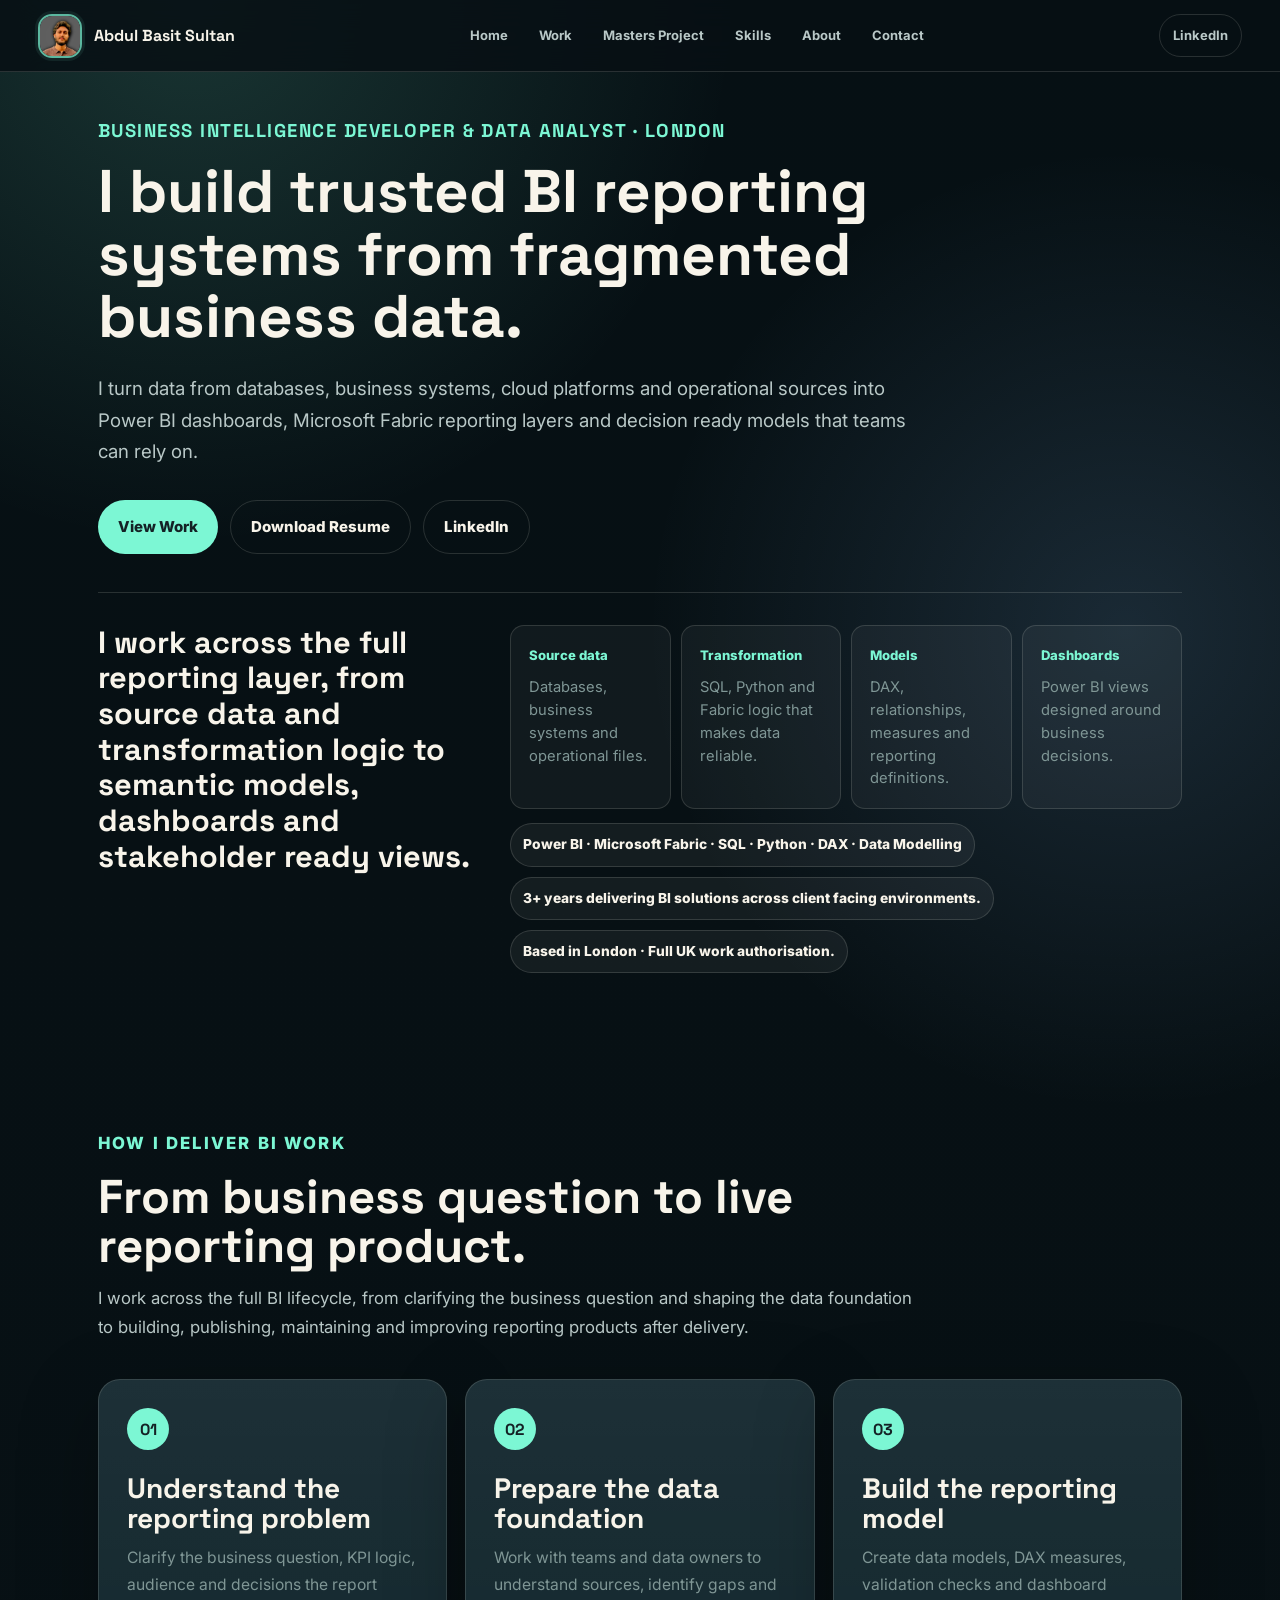
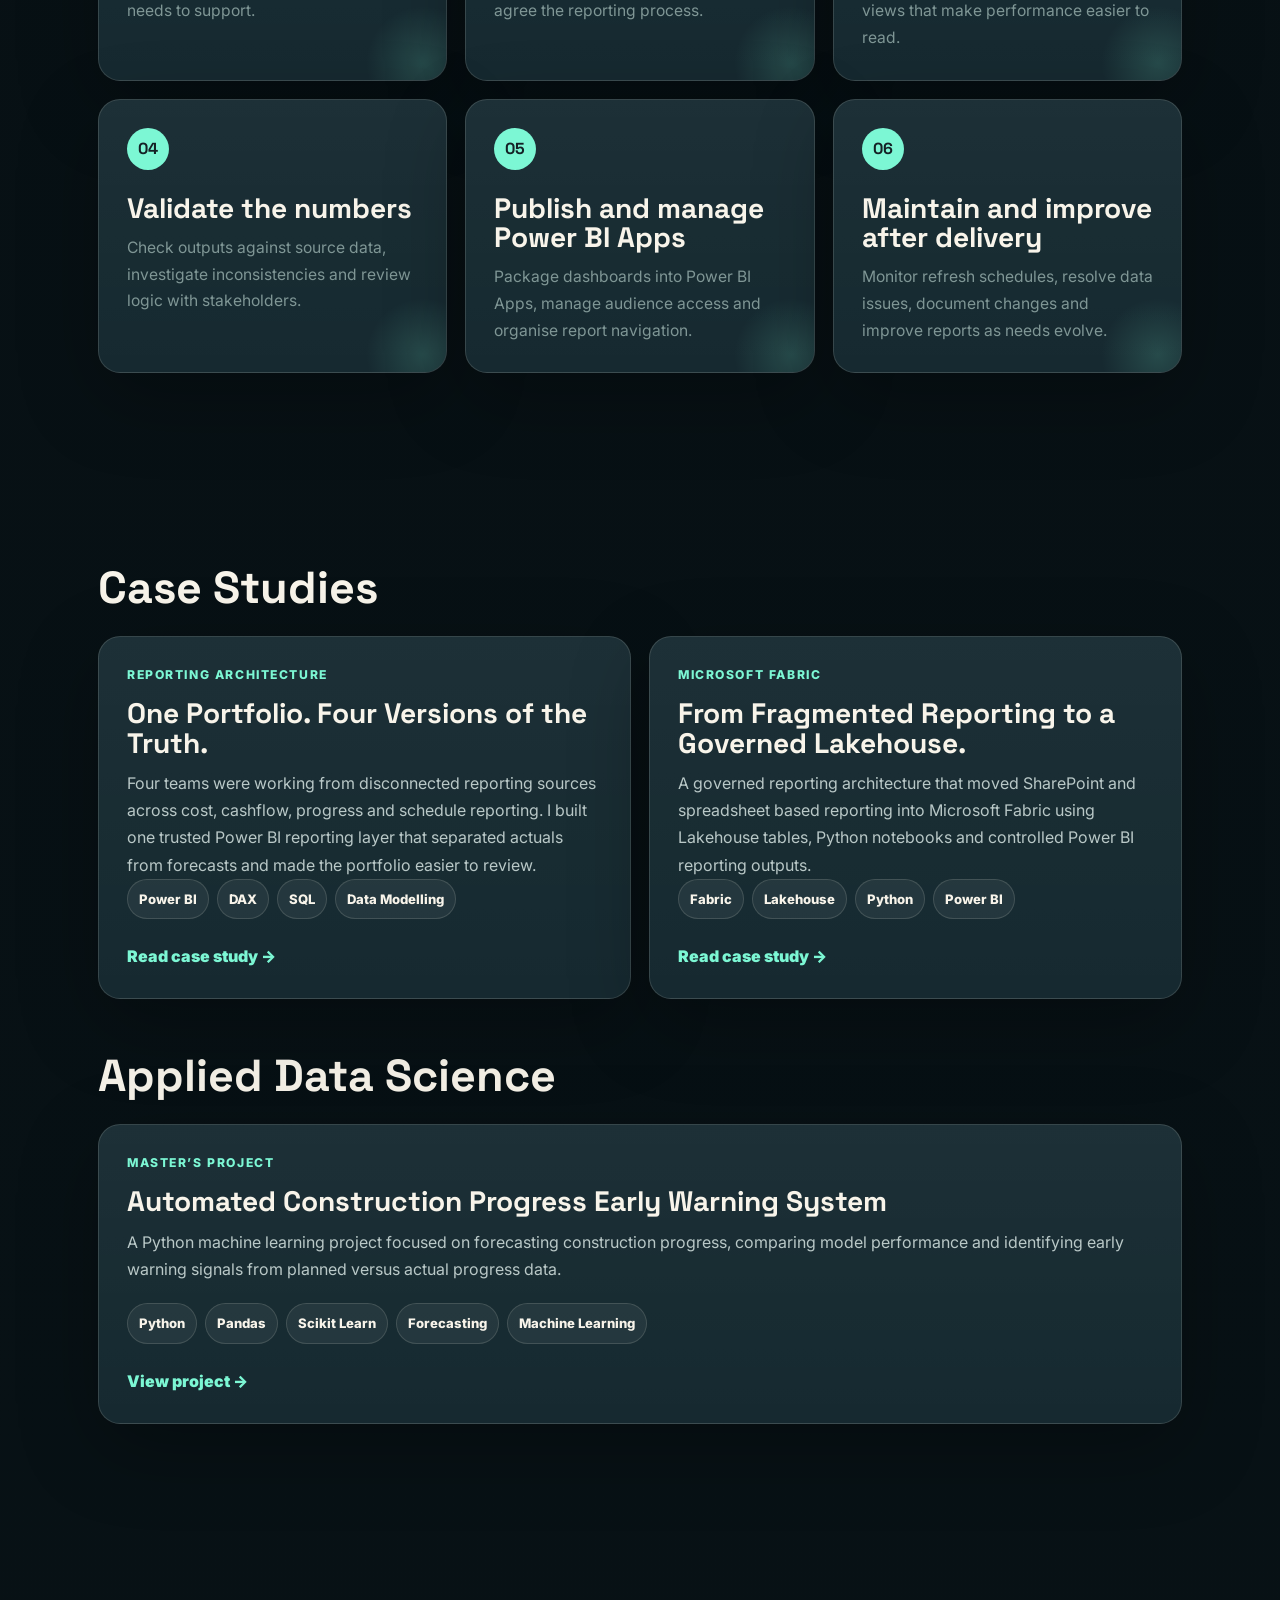
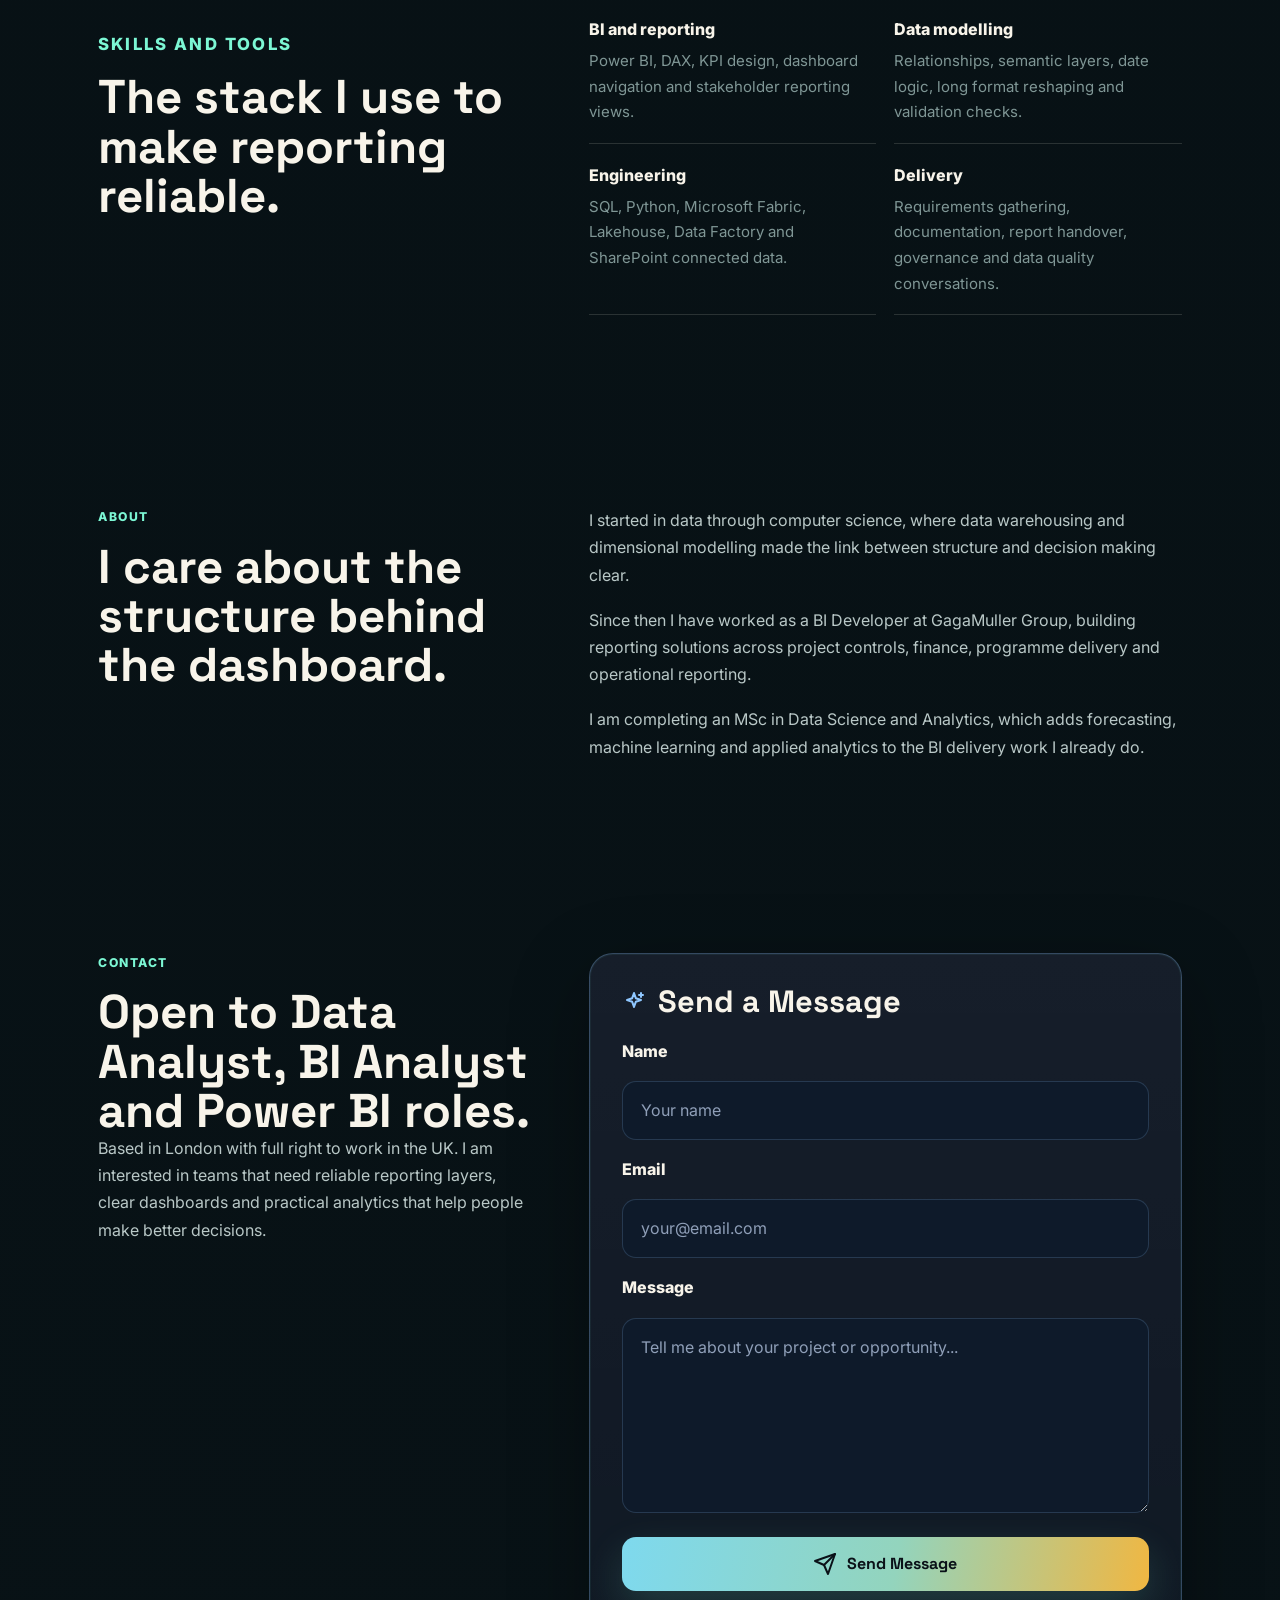
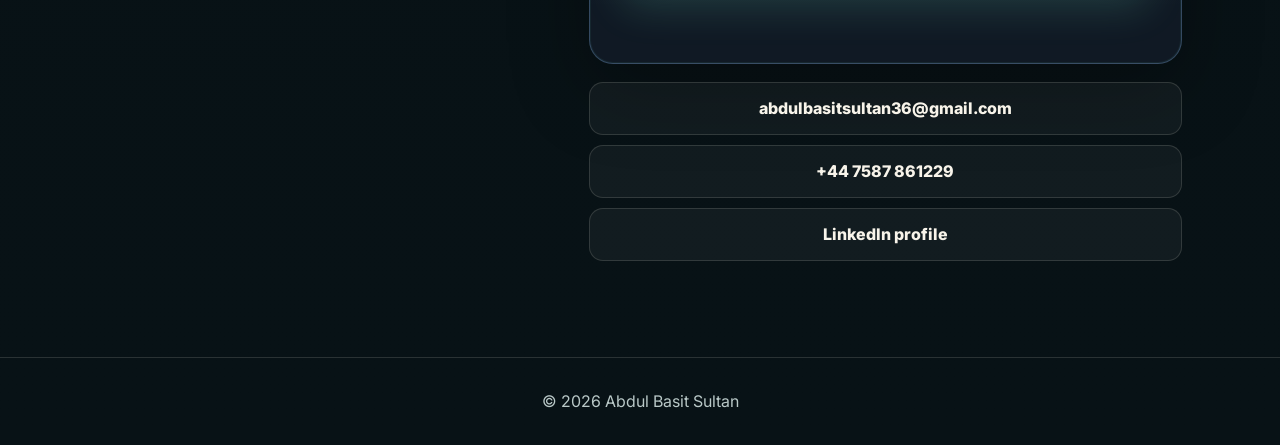
==== commit 9706c371: "Refine portfolio content and visuals" ====
--- a/index.html
+++ b/index.html
@@ -14,7 +14,7 @@
 
 <header class="site-header">
   <a class="brand" href="#top" aria-label="Home">
-    <span class="brand-mark">ABS</span>
+    <img class="brand-mark" src="assets/images/profile.jpg" alt="" aria-hidden="true">
     <span>Abdul Basit Sultan</span>
   </a>
   <nav class="nav" aria-label="Main navigation">
@@ -31,90 +31,110 @@
 <main id="top">
   <section class="hero section">
     <div class="hero-copy">
-      <p class="eyebrow">Data and Reporting Analyst, London</p>
-      <h1>I turn fragmented business and project data into reporting systems people can trust.</h1>
-      <p class="hero-text">Data and Reporting Analyst with experience across Power BI, SQL, Python and Microsoft Fabric. I build dashboards, data pipelines and analytical reporting views for project controls, commercial reporting, operations and decision support.</p>
+      <p class="hero-role">Business Intelligence Developer &amp; Data Analyst · London</p>
+      <h1>I build trusted BI reporting systems from fragmented business data.</h1>
+      <p class="hero-text">I turn data from databases, business systems, cloud platforms and operational sources into Power BI dashboards, Microsoft Fabric reporting layers and decision ready models that teams can rely on.</p>
       <div class="hero-actions">
         <a class="btn primary" href="#work">View Work</a>
+        <a class="btn secondary" href="assets/downloads/abdul-basit-sultan-resume.pdf" download>Download Resume</a>
         <a class="btn secondary" href="https://www.linkedin.com/in/abdul-basit-sultan/" target="_blank" rel="noopener">LinkedIn</a>
       </div>
     </div>
-    <aside class="hero-panel" aria-label="Professional summary">
-      <p class="panel-label">Current focus</p>
-      <h2>Power BI, Fabric reporting layers and decision focused analytics.</h2>
-      <div class="mini-stats">
-        <div><span>3+ years</span><p>BI delivery across client reporting environments</p></div>
-        <div><span>MSc</span><p>Data Science and Analytics, University of Hertfordshire</p></div>
-        <div><span>UK</span><p>London based, full right to work</p></div>
-      </div>
-    </aside>
+    <div class="hero-support" aria-label="Professional summary">
+      <p>I work across the full reporting layer, from source data and transformation logic to semantic models, dashboards and stakeholder ready views.</p>
+      <div class="hero-delivery">
+        <div class="hero-layer-list">
+          <div><span>Source data</span><p>Databases, business systems and operational files.</p></div>
+          <div><span>Transformation</span><p>SQL, Python and Fabric logic that makes data reliable.</p></div>
+          <div><span>Models</span><p>DAX, relationships, measures and reporting definitions.</p></div>
+          <div><span>Dashboards</span><p>Power BI views designed around business decisions.</p></div>
+        </div>
+        <div class="hero-credentials">
+          <span>Power BI · Microsoft Fabric · SQL · Python · DAX · Data Modelling</span>
+          <span>3+ years delivering BI solutions across client facing environments.</span>
+          <span>Based in London · Full UK work authorisation.</span>
+        </div>
+      </div>
+    </div>
   </section>
 
   <section id="what-i-do" class="section">
     <div class="section-heading">
-      <p class="eyebrow">What I Do</p>
-      <h2>I work where messy data meets business decisions.</h2>
-      <p>I turn spreadsheets, project registers, SharePoint files and operational data into structured reporting that helps teams see risk, performance and next actions clearly.</p>
-    </div>
-    <div class="value-grid">
-      <article>
-        <h3>Reporting that answers business questions</h3>
-        <p>Power BI dashboards designed around stakeholder decisions, not just charts.</p>
-      </article>
-      <article>
-        <h3>Data models that hold up under filtering</h3>
-        <p>Clean relationships, DAX logic, KPI definitions and consistent reporting structure.</p>
-      </article>
-      <article>
-        <h3>Pipelines that reduce manual work</h3>
-        <p>Python, SQL and Microsoft Fabric workflows that move data from source files into cleaner reporting layers.</p>
+      <p class="eyebrow">How I Deliver BI Work</p>
+      <h2>From business question to live reporting product.</h2>
+      <p>I work across the full BI lifecycle, from clarifying the business question and shaping the data foundation to building, publishing, maintaining and improving reporting products after delivery.</p>
+    </div>
+    <div class="process-grid">
+      <article>
+        <span>01</span>
+        <h3>Understand the reporting problem</h3>
+        <p>Clarify the business question, KPI logic, audience and decisions the report needs to support.</p>
+      </article>
+      <article>
+        <span>02</span>
+        <h3>Prepare the data foundation</h3>
+        <p>Work with teams and data owners to understand sources, identify gaps and agree the reporting process.</p>
+      </article>
+      <article>
+        <span>03</span>
+        <h3>Build the reporting model</h3>
+        <p>Create data models, DAX measures, validation checks and dashboard views that make performance easier to read.</p>
+      </article>
+      <article>
+        <span>04</span>
+        <h3>Validate the numbers</h3>
+        <p>Check outputs against source data, investigate inconsistencies and review logic with stakeholders.</p>
+      </article>
+      <article>
+        <span>05</span>
+        <h3>Publish and manage Power BI Apps</h3>
+        <p>Package dashboards into Power BI Apps, manage audience access and organise report navigation.</p>
+      </article>
+      <article>
+        <span>06</span>
+        <h3>Maintain and improve after delivery</h3>
+        <p>Monitor refresh schedules, resolve data issues, document changes and improve reports as needs evolve.</p>
       </article>
     </div>
   </section>
 
   <section id="work" class="section">
-    <div class="section-heading">
-      <p class="eyebrow">Selected Work</p>
-      <h2>Short previews. Full detail on dedicated pages.</h2>
-    </div>
-    <div class="work-grid">
-      <article class="work-card featured">
-        <div>
-          <p class="category">Analytics Engineering · BI Development · Stakeholder Reporting</p>
+    <div class="work-group">
+      <h2>Case Studies</h2>
+      <div class="case-grid">
+        <a class="work-card linked-card" href="projects/one-portfolio-four-versions-of-the-truth.html" aria-label="Read case study: One Portfolio. Four Versions of the Truth.">
+          <p class="category">Reporting Architecture</p>
           <h3>One Portfolio. Four Versions of the Truth.</h3>
-          <p>Four teams were working from disconnected reporting sources across cost, cashflow, progress and schedule reporting. I built a unified Power BI reporting layer that standardised the data, separated actuals from forecasts and turned fragmented source files into one trusted reporting view.</p>
+          <p>Four teams were working from disconnected reporting sources across cost, cashflow, progress and schedule reporting. I built one trusted Power BI reporting layer that separated actuals from forecasts and made the portfolio easier to review.</p>
           <div class="tag-row">
-            <span>Power BI</span><span>DAX</span><span>Data Modelling</span><span>ETL</span><span>Stakeholder Reporting</span>
+            <span>Power BI</span><span>DAX</span><span>SQL</span><span>Data Modelling</span>
           </div>
-          <a class="text-link" href="projects/one-portfolio-four-versions-of-the-truth.html">Read project</a>
-        </div>
-        <div class="metric-list">
-          <span>€977M budget tracked</span>
-          <span>708MW capacity monitored</span>
-          <span>4 sources unified</span>
-          <span>0 spreadsheets opened in meetings</span>
-        </div>
-      </article>
-
-      <article class="work-card" id="masters">
-        <p class="category">Masters Project · Python · Machine Learning · Construction Analytics</p>
+          <span class="card-action">Read case study &rarr;</span>
+        </a>
+
+        <a class="work-card linked-card" href="projects/designing-a-governed-fabric-reporting-layer.html" aria-label="Read case study: From Fragmented Reporting to a Governed Lakehouse.">
+          <p class="category">Microsoft Fabric</p>
+          <h3>From Fragmented Reporting to a Governed Lakehouse.</h3>
+          <p>A governed reporting architecture that moved SharePoint and spreadsheet based reporting into Microsoft Fabric using Lakehouse tables, Python notebooks and controlled Power BI reporting outputs.</p>
+          <div class="tag-row">
+            <span>Fabric</span><span>Lakehouse</span><span>Python</span><span>Power BI</span>
+          </div>
+          <span class="card-action">Read case study &rarr;</span>
+        </a>
+      </div>
+    </div>
+
+    <div class="work-group" id="masters">
+      <h2>Applied Data Science</h2>
+      <a class="work-card linked-card applied-card" href="projects/automated-construction-progress-early-warning-system.html" aria-label="View project: Automated Construction Progress Early Warning System">
+        <p class="category">Master&rsquo;s Project</p>
         <h3>Automated Construction Progress Early Warning System</h3>
-        <p>A Python based forecasting pipeline that turned planned and actual construction progress data into a next step variance prediction system. The project tested Ridge Regression against Random Forest and showed that the simpler interpretable model performed better for this dataset.</p>
+        <p>A Python machine learning project focused on forecasting construction progress, comparing model performance and identifying early warning signals from planned versus actual progress data.</p>
         <div class="tag-row">
-          <span>Python</span><span>Pandas</span><span>Scikit Learn</span><span>Ridge Regression</span><span>Random Forest</span><span>Forecasting</span>
-        </div>
-        <a class="text-link" href="projects/automated-construction-progress-early-warning-system.html">Read project</a>
-      </article>
-
-      <article class="work-card">
-        <p class="category">Microsoft Fabric · Lakehouse · Power BI · Governance</p>
-        <h3>Designing a Governed Fabric Reporting Layer</h3>
-        <p>A governed reporting architecture that moved SharePoint and spreadsheet based reporting into Microsoft Fabric using a medallion structure, Python notebooks, Lakehouse tables and controlled Power BI reporting outputs.</p>
-        <div class="tag-row">
-          <span>Microsoft Fabric</span><span>Python</span><span>Lakehouse</span><span>Power BI</span><span>SharePoint</span><span>Governance</span>
-        </div>
-        <a class="text-link" href="projects/designing-a-governed-fabric-reporting-layer.html">Read project</a>
-      </article>
+          <span>Python</span><span>Pandas</span><span>Scikit Learn</span><span>Forecasting</span><span>Machine Learning</span>
+        </div>
+        <span class="card-action">View project &rarr;</span>
+      </a>
     </div>
   </section>
 
@@ -149,10 +169,36 @@
       <h2>Open to Data Analyst, BI Analyst and Power BI roles.</h2>
       <p>Based in London with full right to work in the UK. I am interested in teams that need reliable reporting layers, clear dashboards and practical analytics that help people make better decisions.</p>
     </div>
-    <div class="contact-card">
-      <a href="mailto:abdulbasitsultan36@gmail.com">abdulbasitsultan36@gmail.com</a>
-      <a href="tel:+447587861229">+44 7587 861229</a>
-      <a href="https://www.linkedin.com/in/abdul-basit-sultan/" target="_blank" rel="noopener">LinkedIn profile</a>
+    <div class="contact-stack">
+      <form class="contact-form" name="contact" method="POST" data-netlify="true" netlify-honeypot="bot-field">
+        <input type="hidden" name="form-name" value="contact">
+        <p class="hidden-field">
+          <label>Do not fill this out <input name="bot-field"></label>
+        </p>
+        <div class="form-title">
+          <svg viewBox="0 0 24 24" aria-hidden="true"><path d="M12 3l1.8 5.2L19 10l-5.2 1.8L12 17l-1.8-5.2L5 10l5.2-1.8L12 3z"></path><path d="M19 3v4"></path><path d="M21 5h-4"></path></svg>
+          <h3>Send a Message</h3>
+        </div>
+        <label for="contact-name">Name</label>
+        <input id="contact-name" name="name" type="text" placeholder="Your name" autocomplete="name" required>
+
+        <label for="contact-email">Email</label>
+        <input id="contact-email" name="email" type="email" placeholder="your@email.com" autocomplete="email" required>
+
+        <label for="contact-message">Message</label>
+        <textarea id="contact-message" name="message" rows="6" placeholder="Tell me about your project or opportunity..." required></textarea>
+
+        <button type="submit">
+          <svg viewBox="0 0 24 24" aria-hidden="true"><path d="M22 2L11 13"></path><path d="M22 2l-7 20-4-9-9-4 20-7z"></path></svg>
+          Send Message
+        </button>
+        <p class="form-status" aria-live="polite"></p>
+      </form>
+      <div class="contact-links">
+        <a href="mailto:abdulbasitsultan36@gmail.com">abdulbasitsultan36@gmail.com</a>
+        <a href="tel:+447587861229">+44 7587 861229</a>
+        <a href="https://www.linkedin.com/in/abdul-basit-sultan/" target="_blank" rel="noopener">LinkedIn profile</a>
+      </div>
     </div>
   </section>
 </main>
@@ -163,6 +209,18 @@
 
 <script>
   document.getElementById('year').textContent = new Date().getFullYear();
+
+  const contactForm = document.querySelector('.contact-form');
+  const formStatus = document.querySelector('.form-status');
+  const isLocalPreview = ['127.0.0.1', 'localhost'].includes(window.location.hostname);
+
+  if (contactForm && formStatus && isLocalPreview) {
+    contactForm.addEventListener('submit', (event) => {
+      event.preventDefault();
+      formStatus.textContent = 'Local preview only. On Netlify, this message will submit to your site forms.';
+      contactForm.reset();
+    });
+  }
 </script>
 </body>
 </html>
--- a/style.css
+++ b/style.css
@@ -83,15 +83,14 @@
 }
 
 .brand-mark {
-  display: inline-grid;
-  place-items: center;
-  width: 38px;
-  height: 38px;
-  color: var(--ink);
-  background: var(--teal);
-  border-radius: 12px;
-  font-size: 12px;
-  letter-spacing: 0.04em;
+  width: 44px;
+  height: 44px;
+  flex: 0 0 44px;
+  border: 2px solid rgba(124, 247, 212, 0.72);
+  border-radius: 14px;
+  object-fit: cover;
+  object-position: center 38%;
+  box-shadow: 0 0 0 3px rgba(124, 247, 212, 0.08);
 }
 
 .nav {
@@ -139,6 +138,17 @@
   text-transform: uppercase;
 }
 
+.hero-role {
+  margin-bottom: 18px;
+  color: var(--teal);
+  font-family: var(--font-display);
+  font-size: clamp(0.98rem, 1.45vw, 1.22rem);
+  font-weight: 800;
+  letter-spacing: 0.08em;
+  line-height: 1.35;
+  text-transform: uppercase;
+}
+
 h1,
 h2,
 h3,
@@ -180,12 +190,16 @@
 
 .hero {
   display: grid;
-  grid-template-columns: minmax(0, 1fr) 360px;
-  align-items: center;
-  gap: 52px;
-  min-height: min(840px, calc(100vh - 72px));
+  grid-template-columns: 1fr;
+  align-items: start;
+  gap: 38px;
+  min-height: min(820px, calc(100vh - 72px));
   padding-top: 46px;
   padding-bottom: 46px;
+}
+
+.hero-copy {
+  max-width: 980px;
 }
 
 .hero-text,
@@ -230,11 +244,10 @@
   transform: translateY(-2px);
 }
 
-.hero-panel,
 .value-grid article,
+.process-grid article,
 .work-card,
 .contact-card,
-.visual-block,
 .outcome-panel,
 .phase-grid article {
   background: linear-gradient(180deg, rgba(255, 255, 255, 0.055), rgba(255, 255, 255, 0.022)), var(--panel);
@@ -243,33 +256,80 @@
   box-shadow: var(--shadow);
 }
 
-.hero-panel {
-  padding: 28px;
-}
-
-.hero-panel h2 {
-  margin-bottom: 24px;
-  font-size: 1.65rem;
-}
-
-.mini-stats {
+.hero-support {
+  display: grid;
+  grid-template-columns: minmax(280px, 0.72fr) minmax(0, 1.28fr);
+  gap: 34px;
+  align-items: start;
+  padding-top: 32px;
+  border-top: 1px solid var(--line);
+}
+
+.hero-support > p {
+  max-width: 520px;
+  color: var(--text);
+  font-family: var(--font-display);
+  font-size: clamp(1.35rem, 2.4vw, 2rem);
+  font-weight: 700;
+  line-height: 1.16;
+}
+
+.hero-delivery {
   display: grid;
   gap: 14px;
 }
 
-.mini-stats div {
-  padding-top: 14px;
-  border-top: 1px solid var(--line);
-}
-
-.mini-stats span,
+.hero-layer-list {
+  display: grid;
+  grid-template-columns: repeat(4, 1fr);
+  gap: 10px;
+}
+
+.hero-layer-list div {
+  min-height: 154px;
+  padding: 18px;
+  background: rgba(255, 255, 255, 0.045);
+  border: 1px solid var(--line);
+  border-radius: var(--radius-sm);
+}
+
+.hero-layer-list span,
+.hero-credentials span,
 .skills-list span {
   display: block;
   color: var(--text);
   font-weight: 800;
 }
 
-.mini-stats p,
+.hero-layer-list span {
+  margin-bottom: 10px;
+  color: var(--teal);
+  font-size: 0.82rem;
+}
+
+.hero-layer-list p {
+  color: var(--soft);
+  font-size: 0.92rem;
+  line-height: 1.55;
+}
+
+.hero-credentials {
+  display: flex;
+  flex-wrap: wrap;
+  gap: 10px;
+}
+
+.hero-credentials span {
+  display: inline-flex;
+  align-items: center;
+  min-height: 42px;
+  padding: 9px 12px;
+  background: rgba(255, 255, 255, 0.055);
+  border: 1px solid var(--line);
+  border-radius: 999px;
+  font-size: 0.86rem;
+}
+
 .skills-list p {
   margin-top: 5px;
   color: var(--soft);
@@ -277,10 +337,12 @@
 }
 
 .value-grid,
-.work-grid,
+.process-grid,
+.case-grid,
 .skills-list,
 .image-grid,
-.phase-grid {
+.phase-grid,
+.contact-links {
   display: grid;
   gap: 18px;
 }
@@ -289,26 +351,107 @@
   grid-template-columns: repeat(3, 1fr);
 }
 
+.process-grid {
+  grid-template-columns: repeat(3, 1fr);
+}
+
 .value-grid article,
+.process-grid article,
 .work-card,
 .phase-grid article {
   padding: 28px;
 }
 
 .value-grid h3,
+.process-grid h3,
 .work-card h3 {
   margin-bottom: 12px;
 }
 
-.work-grid {
+.process-grid article {
+  position: relative;
+  min-height: 245px;
+  overflow: hidden;
+}
+
+.process-grid article::after {
+  content: "";
+  position: absolute;
+  right: -36px;
+  bottom: -42px;
+  width: 118px;
+  height: 118px;
+  background: radial-gradient(circle, rgba(124, 247, 212, 0.16), transparent 68%);
+  pointer-events: none;
+}
+
+.process-grid span {
+  display: inline-flex;
+  align-items: center;
+  justify-content: center;
+  width: 42px;
+  height: 42px;
+  margin-bottom: 24px;
+  color: var(--ink);
+  background: var(--teal);
+  border-radius: 50%;
+  font-family: var(--font-display);
+  font-weight: 800;
+}
+
+.process-grid p {
+  color: var(--soft);
+  font-size: 0.98rem;
+}
+
+.work-group + .work-group {
+  margin-top: 54px;
+}
+
+.work-group h2 {
+  margin-bottom: 24px;
+  font-size: clamp(2rem, 3.5vw, 3.1rem);
+}
+
+.case-grid {
   grid-template-columns: 1fr 1fr;
 }
 
-.work-card.featured {
-  grid-column: 1 / -1;
-  display: grid;
-  grid-template-columns: minmax(0, 1.05fr) minmax(300px, 0.95fr);
-  gap: 28px;
+.linked-card {
+  display: flex;
+  min-height: 360px;
+  flex-direction: column;
+  position: relative;
+  transition: border-color 180ms ease, transform 180ms ease, box-shadow 180ms ease, background 180ms ease;
+}
+
+.linked-card:hover,
+.linked-card:focus-visible {
+  border-color: rgba(124, 247, 212, 0.42);
+  background: linear-gradient(180deg, rgba(124, 247, 212, 0.075), rgba(255, 255, 255, 0.025)), var(--panel);
+  box-shadow: 0 28px 86px rgba(0, 0, 0, 0.34);
+  transform: translateY(-4px);
+}
+
+.linked-card:focus-visible {
+  outline: 3px solid rgba(124, 247, 212, 0.55);
+  outline-offset: 4px;
+}
+
+.linked-card .tag-row {
+  margin-top: auto;
+}
+
+.card-action {
+  display: inline-flex;
+  align-items: center;
+  margin-top: 2px;
+  color: var(--teal);
+  font-weight: 900;
+}
+
+.applied-card {
+  min-height: 300px;
 }
 
 .tag-row {
@@ -331,15 +474,6 @@
   font-weight: 800;
 }
 
-.text-link {
-  color: var(--teal);
-  font-weight: 800;
-}
-
-.text-link:hover {
-  text-decoration: underline;
-}
-
 .metric-list,
 .project-metrics {
   display: flex;
@@ -371,25 +505,136 @@
   gap: 18px;
 }
 
-.contact-card {
-  display: grid;
-  gap: 12px;
-  padding: 24px;
-}
-
-.contact-card a {
+.contact-stack {
+  display: grid;
+  gap: 18px;
+}
+
+.contact-form {
+  display: grid;
+  gap: 16px;
+  padding: clamp(22px, 3.4vw, 32px);
+  background: linear-gradient(180deg, rgba(255, 255, 255, 0.045), rgba(255, 255, 255, 0.018)), #0b1420;
+  border: 1px solid rgba(143, 199, 255, 0.28);
+  border-radius: 24px;
+  box-shadow: 0 24px 80px rgba(0, 0, 0, 0.32), inset 0 0 0 1px rgba(124, 247, 212, 0.06);
+}
+
+.form-title {
   display: flex;
   align-items: center;
+  gap: 12px;
+  margin-bottom: 4px;
+}
+
+.form-title svg,
+.contact-form button svg {
+  width: 24px;
+  height: 24px;
+  fill: none;
+  stroke: currentColor;
+  stroke-width: 2;
+  stroke-linecap: round;
+  stroke-linejoin: round;
+}
+
+.form-title svg {
+  color: var(--blue);
+}
+
+.form-title h3 {
+  font-size: clamp(1.55rem, 2.4vw, 2rem);
+}
+
+.contact-form label {
+  color: var(--text);
+  font-weight: 800;
+}
+
+.contact-form input,
+.contact-form textarea {
+  width: 100%;
+  color: var(--text);
+  background: rgba(15, 27, 43, 0.92);
+  border: 1px solid rgba(143, 199, 255, 0.18);
+  border-radius: var(--radius-sm);
+  padding: 15px 18px;
+  font: inherit;
+  outline: none;
+  transition: border-color 160ms ease, box-shadow 160ms ease, background 160ms ease;
+}
+
+.contact-form textarea {
+  min-height: 150px;
+  resize: vertical;
+}
+
+.contact-form input::placeholder,
+.contact-form textarea::placeholder {
+  color: #8f9fb8;
+}
+
+.contact-form input:focus,
+.contact-form textarea:focus {
+  background: rgba(17, 31, 49, 0.98);
+  border-color: rgba(124, 247, 212, 0.75);
+  box-shadow: 0 0 0 4px rgba(124, 247, 212, 0.12);
+}
+
+.contact-form button {
+  display: inline-flex;
+  align-items: center;
+  justify-content: center;
+  gap: 10px;
+  min-height: 54px;
+  margin-top: 8px;
+  color: #0a1118;
+  background: linear-gradient(100deg, #7ed9ee 0%, #93d4bd 52%, #f0b742 100%);
+  border: 0;
+  border-radius: var(--radius-sm);
+  box-shadow: 0 16px 40px rgba(124, 247, 212, 0.16);
+  font: 900 1rem var(--font-display);
+  cursor: pointer;
+  transition: transform 160ms ease, filter 160ms ease;
+}
+
+.contact-form button:hover {
+  filter: brightness(1.05);
+  transform: translateY(-2px);
+}
+
+.form-status {
+  min-height: 24px;
+  color: var(--muted);
+  font-size: 0.92rem;
+  line-height: 1.45;
+  text-align: center;
+}
+
+.hidden-field {
+  display: none;
+}
+
+.contact-links {
+  display: grid;
+  gap: 10px;
+}
+
+.contact-links a {
+  display: flex;
+  align-items: center;
+  justify-content: center;
   min-height: 50px;
   color: var(--text);
   background: rgba(255, 255, 255, 0.045);
   border: 1px solid var(--line);
   border-radius: var(--radius-sm);
   padding: 12px 15px;
+  text-align: center;
   font-weight: 800;
 }
 
-.contact-card a:hover {
+.contact-links a:hover {
   color: var(--ink);
   background: var(--teal);
 }
@@ -406,37 +651,8 @@
   padding-bottom: 60px;
 }
 
-.project-hero.light-hero {
-  width: 100%;
-  max-width: none;
-  padding-inline: max(38px, calc((100vw - var(--max)) / 2 + 38px));
-  color: var(--ink);
-  background: var(--paper);
-}
-
-.project-hero.light-hero h1,
-.project-hero.light-hero .project-summary {
-  color: var(--ink);
-}
-
-.project-hero.light-hero p:not(.eyebrow) {
-  color: #405551;
-}
-
 .project-metrics {
   margin-top: 30px;
-}
-
-.project-hero.light-hero .project-metrics span,
-.project-hero.light-hero .tag-row span {
-  color: var(--ink);
-  background: rgba(20, 33, 37, 0.06);
-  border-color: var(--line-dark);
-}
-
-.project-hero.light-hero .btn.secondary {
-  color: var(--ink);
-  border-color: var(--line-dark);
 }
 
 .article-grid {
@@ -455,43 +671,113 @@
   font-size: clamp(1.7rem, 2.8vw, 2.5rem);
 }
 
+.architecture-crops {
+  display: grid;
+  grid-template-columns: repeat(2, 1fr);
+  gap: 22px;
+  width: min(100%, 980px);
+  justify-self: center;
+}
+
+.architecture-crops figure,
+.architecture-detail {
+  padding: 18px;
+  background: linear-gradient(180deg, rgba(255, 255, 255, 0.052), rgba(255, 255, 255, 0.02)), var(--panel);
+  border: 1px solid var(--line);
+  border-radius: 18px;
+}
+
+.architecture-crops img {
+  width: 100%;
+  height: clamp(380px, 58vh, 620px);
+  background: #f8f8f4;
+  border-radius: 12px;
+  object-fit: contain;
+}
+
+.architecture-crops figcaption,
+.architecture-detail figcaption {
+  max-width: none;
+}
+
+.architecture-crops figcaption strong {
+  color: var(--text);
+}
+
+.architecture-detail {
+  width: min(100%, 720px);
+  justify-self: center;
+}
+
+.architecture-detail img {
+  width: 100%;
+  max-height: min(680px, 70vh);
+  object-fit: contain;
+}
+
 .visual-list {
   display: grid;
+  gap: 0;
+}
+
+.visual-block {
+  display: grid;
+  grid-template-columns: 1fr;
   gap: 26px;
-}
-
-.visual-block {
-  display: grid;
-  grid-template-columns: minmax(0, 0.75fr) minmax(0, 1.25fr);
-  gap: 30px;
-  align-items: center;
-  padding: 30px;
+  align-items: start;
+  padding: clamp(46px, 6vw, 68px) 0;
+  border-top: 1px solid var(--line);
 }
 
 .visual-block h2 {
   margin-bottom: 14px;
-  font-size: clamp(1.7rem, 2.8vw, 2.55rem);
+  font-size: clamp(1.9rem, 3vw, 3rem);
+}
+
+.visual-block > div:first-child {
+  max-width: 760px;
+}
+
+.visual-block > figure,
+.visual-block > .image-grid {
+  width: min(100%, 980px);
+  min-width: 0;
+  justify-self: center;
 }
 
 figure {
   display: grid;
-  gap: 10px;
+  gap: 14px;
+  justify-items: center;
 }
 
 figure img {
+  width: auto;
+  max-width: 100%;
+  max-height: min(620px, calc(100vh - 170px));
+  height: auto;
+  display: block;
   background: #f8f8f4;
-  border: 1px solid rgba(255, 255, 255, 0.22);
-  border-radius: var(--radius-sm);
-  padding: 6px;
+  border: 1px solid rgba(255, 255, 255, 0.18);
+  border-radius: 14px;
+  object-fit: contain;
+}
+
+.visual-block figure img {
+  padding: 0;
 }
 
 figcaption {
+  width: 100%;
+  max-width: 760px;
   color: var(--soft);
-  font-size: 0.88rem;
+  font-size: 0.94rem;
+  line-height: 1.55;
 }
 
 .image-grid.two {
-  grid-template-columns: 1fr 1fr;
+  grid-template-columns: 1fr;
+  gap: 26px;
 }
 
 .outcome-panel {
@@ -535,17 +821,33 @@
   }
 
   .hero,
-  .work-card.featured,
+  .case-grid,
   .split-section,
   .about-section,
-  .contact-section,
+  .contact-section {
+    grid-template-columns: 1fr;
+  }
+
+  .hero-support {
+    grid-template-columns: 1fr;
+  }
+
+  .hero-layer-list {
+    grid-template-columns: 1fr 1fr;
+  }
+
   .visual-block {
-    grid-template-columns: 1fr;
+    gap: 24px;
   }
 
   .value-grid,
+  .process-grid,
   .phase-grid {
     grid-template-columns: 1fr 1fr;
+  }
+
+  .contact-links {
+    grid-template-columns: 1fr;
   }
 }
 
@@ -567,8 +869,7 @@
     display: none;
   }
 
-  .section,
-  .project-hero.light-hero {
+  .section {
     padding-inline: 20px;
   }
 
@@ -594,23 +895,57 @@
   }
 
   .value-grid,
-  .work-grid,
+  .process-grid,
+  .case-grid,
   .skills-list,
   .article-grid,
   .image-grid.two,
+  .contact-links,
+  .architecture-crops,
+  .hero-layer-list,
   .phase-grid {
     grid-template-columns: 1fr;
   }
 
   .value-grid article,
+  .process-grid article,
   .work-card,
-  .hero-panel,
-  .visual-block,
   .phase-grid article,
   .outcome-panel {
     padding: 22px;
   }
 
+  .hero-support {
+    padding-top: 26px;
+  }
+
+  .hero-layer-list div {
+    min-height: auto;
+  }
+
+  .architecture-crops figure,
+  .architecture-detail {
+    padding: 14px;
+  }
+
+  .architecture-crops img {
+    height: min(560px, 68vh);
+  }
+
+  .visual-block {
+    padding: 40px 0;
+  }
+
+  .visual-block > figure,
+  .visual-block > .image-grid {
+    width: 100%;
+  }
+
+  figure img {
+    max-height: min(520px, 58vh);
+    border-radius: 12px;
+  }
+
   .project-summary,
   .hero-text {
     font-size: 1.04rem;
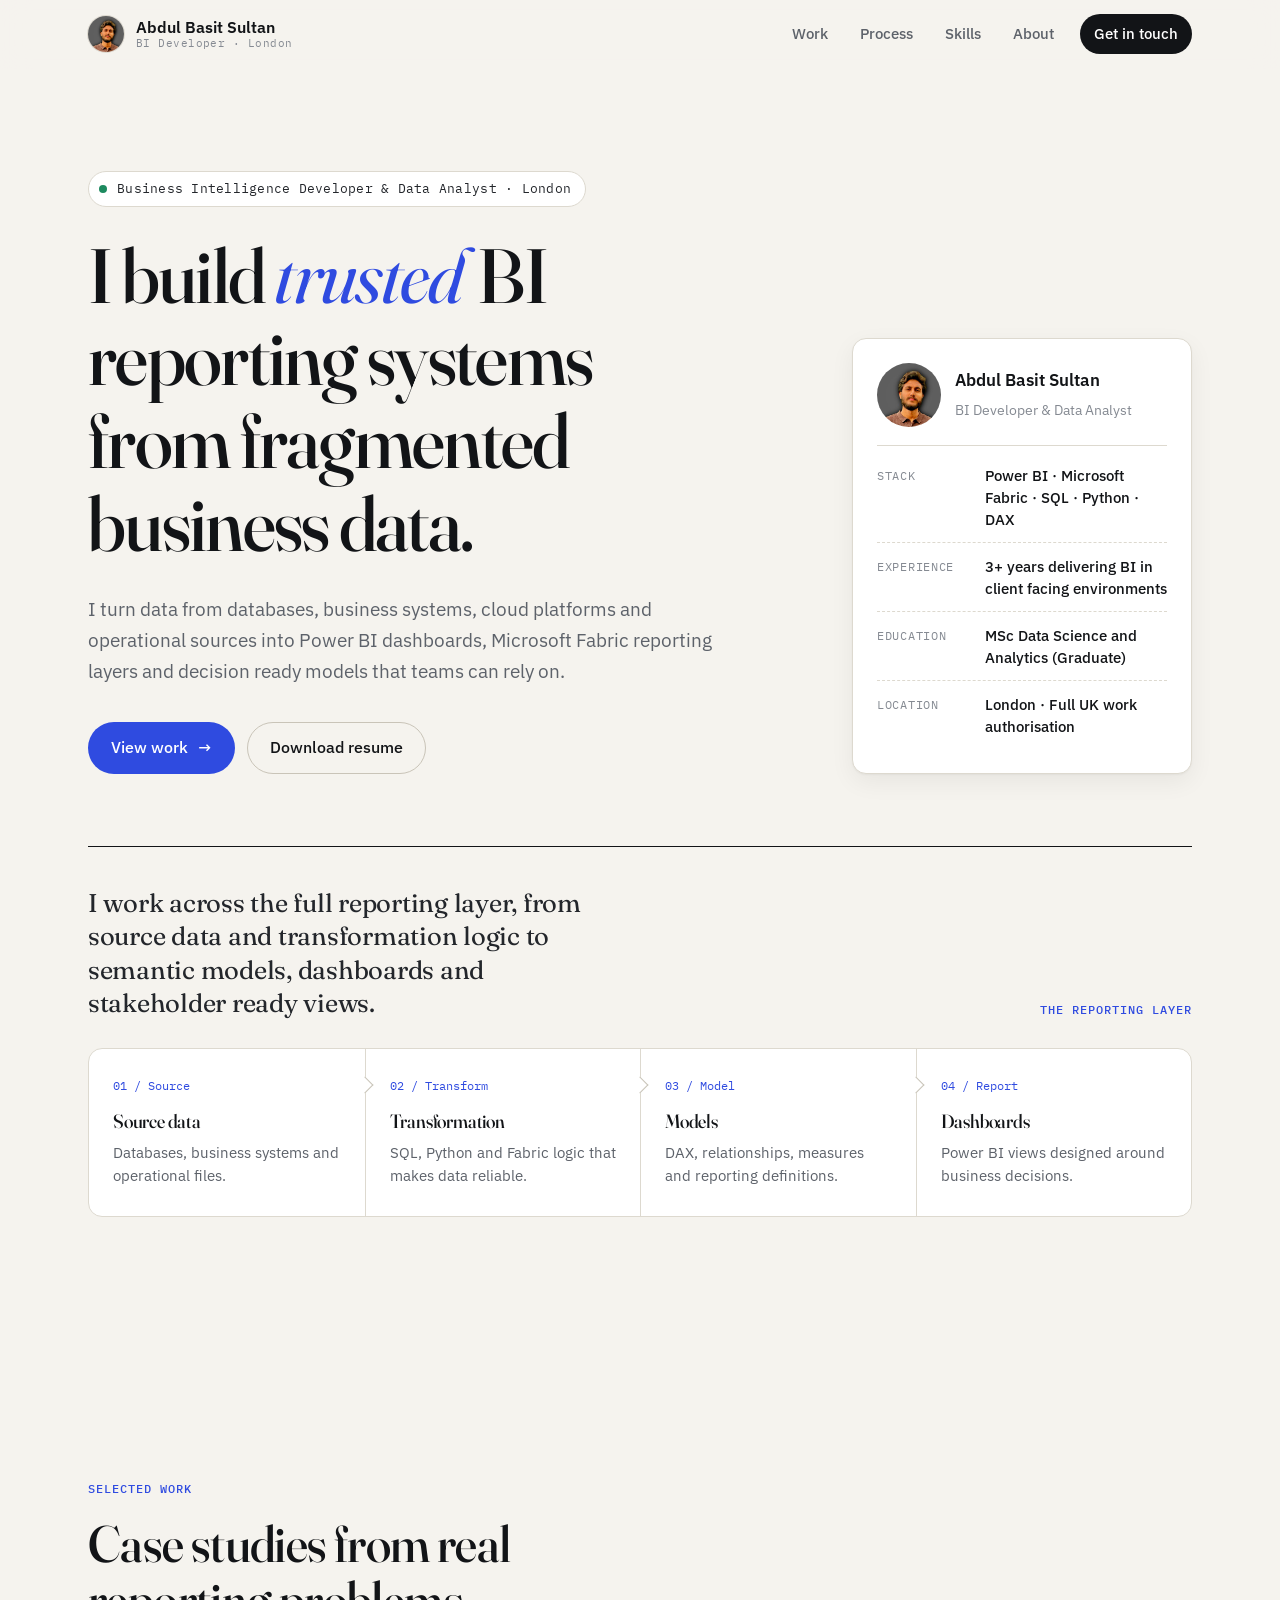
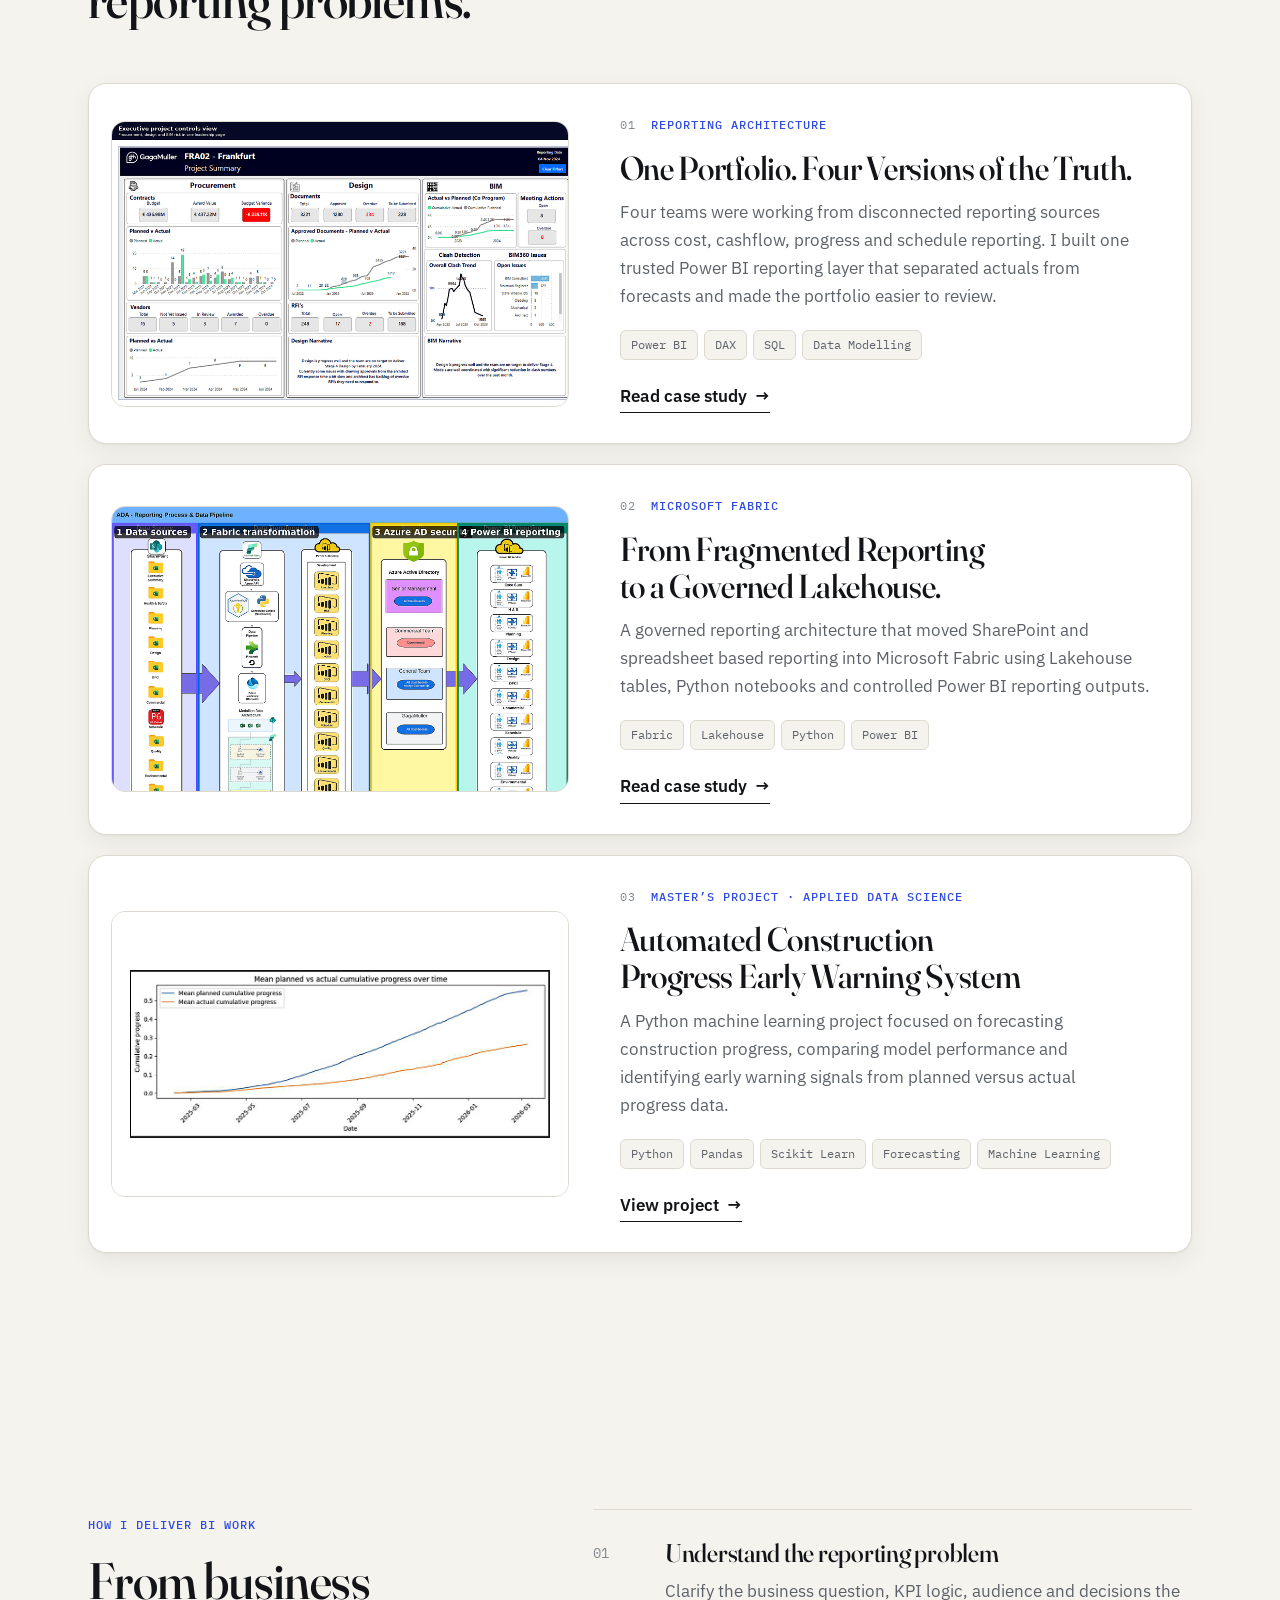
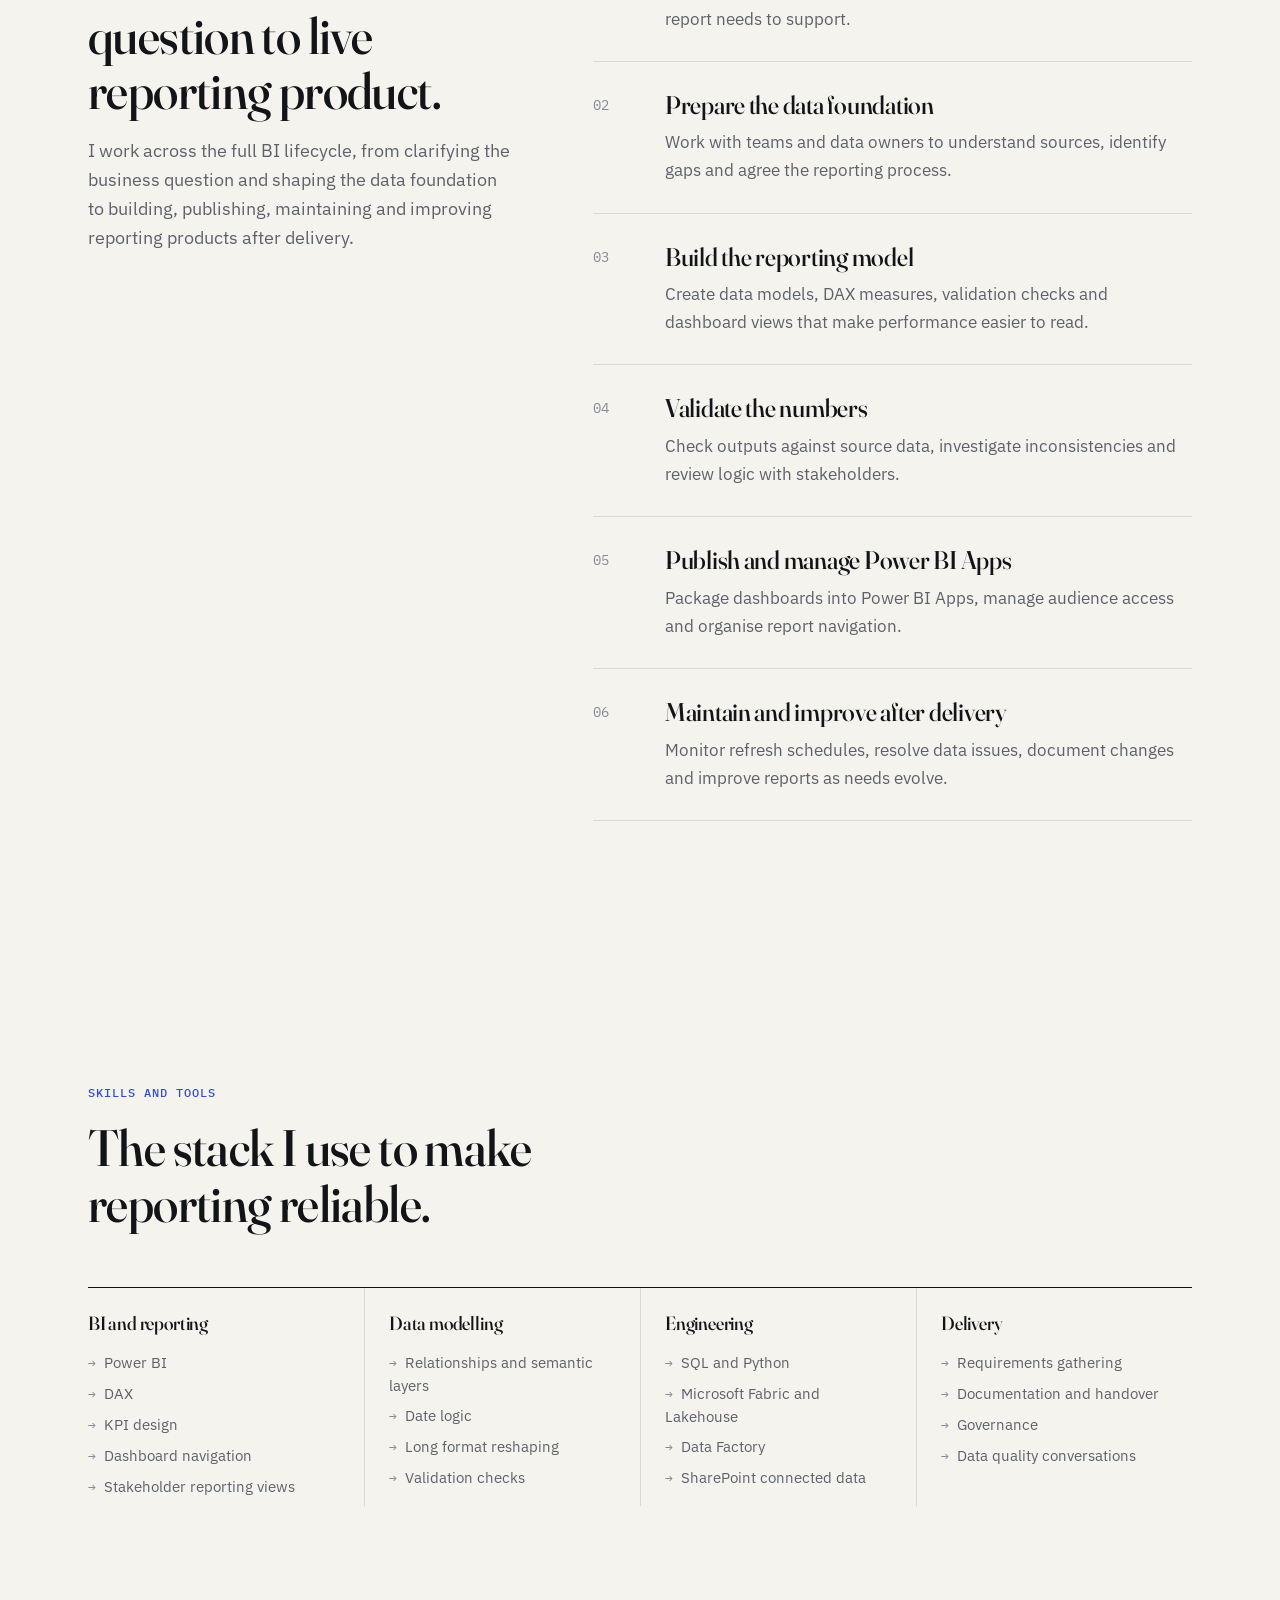
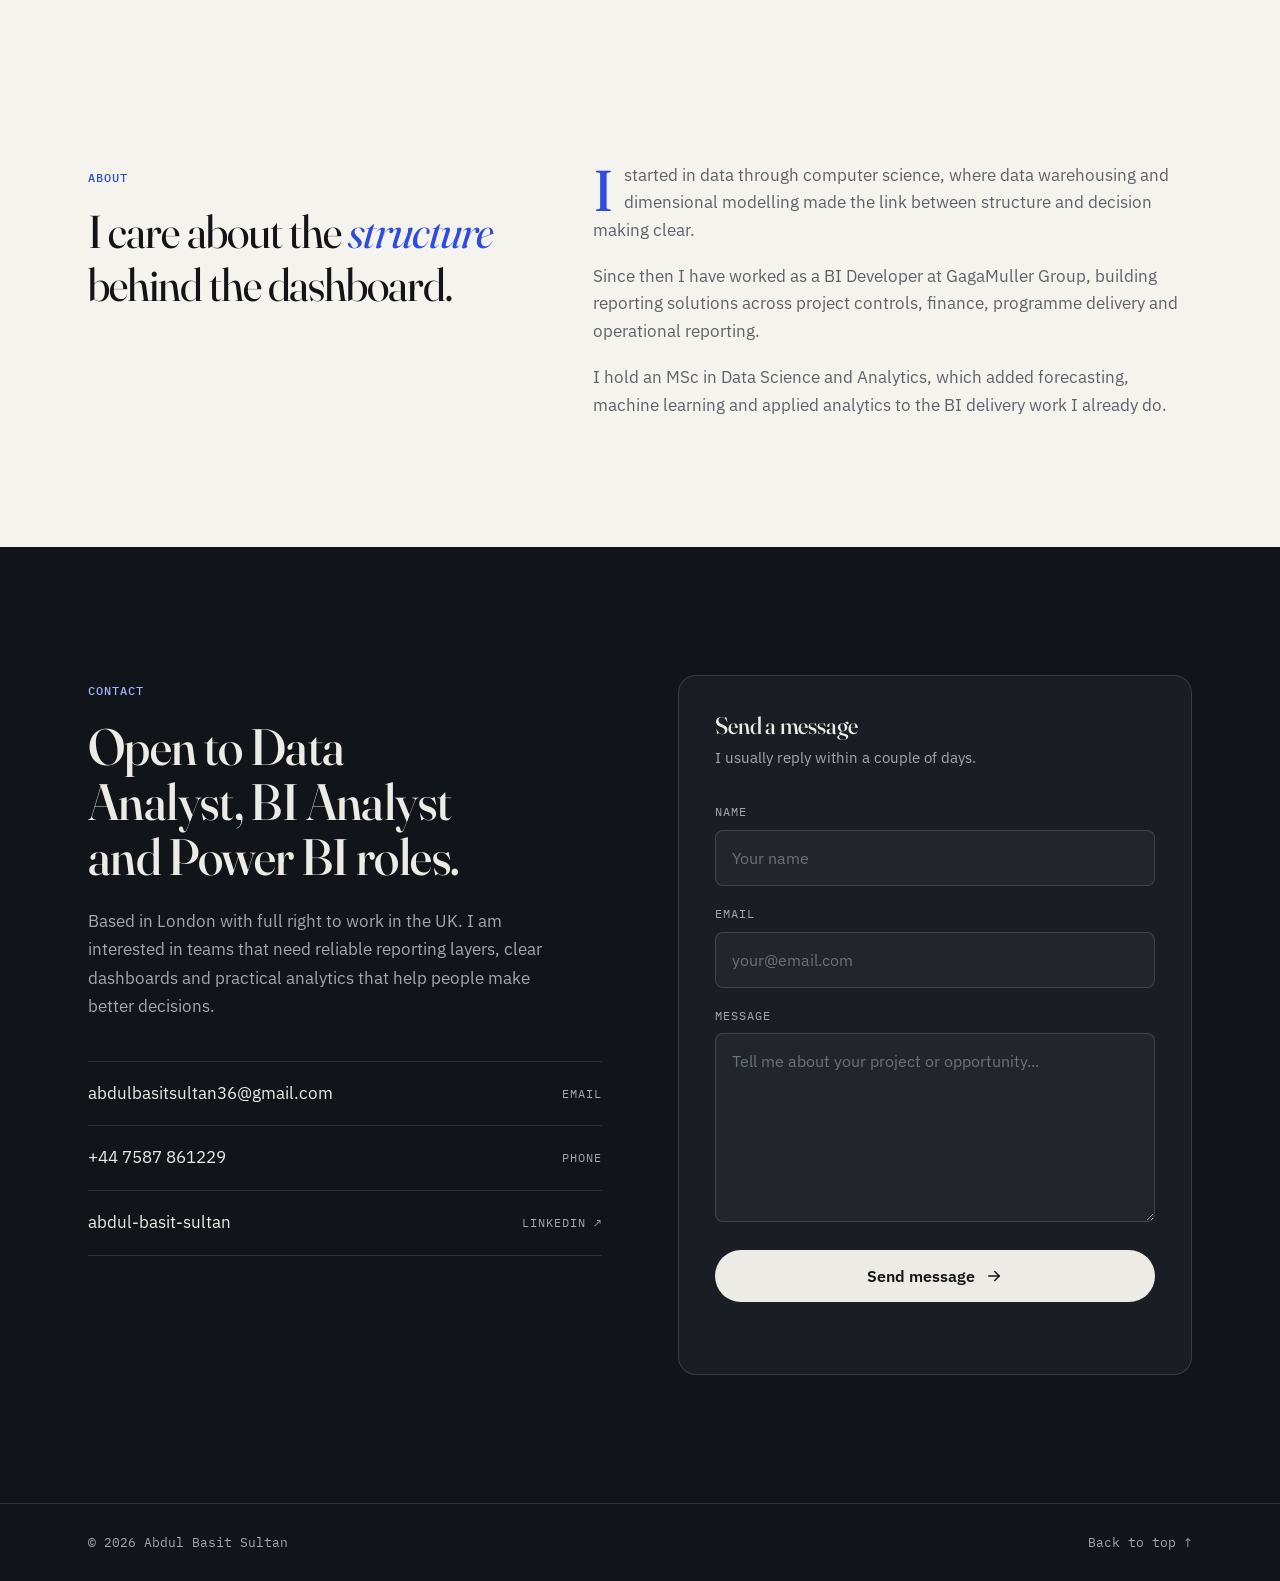
==== commit a80f5475: "Redesign portfolio with editorial layout, new type and colour system Fraunces, IBM Plex Sans and Ple" ====
--- a/index.html
+++ b/index.html
@@ -5,179 +5,201 @@
 <meta name="viewport" content="width=device-width, initial-scale=1.0" />
 <title>Abdul Basit Sultan | Data and Reporting Analyst</title>
 <meta name="description" content="Data and Reporting Analyst in London working across Power BI, SQL, Python and Microsoft Fabric." />
+<meta name="theme-color" content="#f5f3ee" />
 <link rel="preconnect" href="https://fonts.googleapis.com">
 <link rel="preconnect" href="https://fonts.gstatic.com" crossorigin>
-<link href="https://fonts.googleapis.com/css2?family=Inter:wght@400;500;600;700;800&family=Space+Grotesk:wght@500;600;700&display=swap" rel="stylesheet">
+<link href="https://fonts.googleapis.com/css2?family=Fraunces:ital,opsz,wght@0,9..144,400..600;1,9..144,400..500&family=IBM+Plex+Mono:wght@400;500&family=IBM+Plex+Sans:wght@400;500;600&display=swap" rel="stylesheet">
 <link rel="stylesheet" href="style.css" />
 </head>
 <body>
 
 <header class="site-header">
-  <a class="brand" href="#top" aria-label="Home">
-    <img class="brand-mark" src="assets/images/profile.jpg" alt="" aria-hidden="true">
-    <span>Abdul Basit Sultan</span>
-  </a>
-  <nav class="nav" aria-label="Main navigation">
-    <a href="#top">Home</a>
-    <a href="#work">Work</a>
-    <a href="#masters">Masters Project</a>
-    <a href="#skills">Skills</a>
-    <a href="#about">About</a>
-    <a href="#contact">Contact</a>
-  </nav>
-  <a class="header-link" href="https://www.linkedin.com/in/abdul-basit-sultan/" target="_blank" rel="noopener">LinkedIn</a>
+  <div class="header-inner">
+    <a class="brand" href="#top" aria-label="Abdul Basit Sultan, home">
+      <img class="brand-mark" src="assets/images/profile.jpg" alt="" width="36" height="36">
+      <span class="brand-text">
+        <span class="brand-name">Abdul Basit Sultan</span>
+        <span class="brand-role">BI Developer · London</span>
+      </span>
+    </a>
+    <button class="nav-toggle" type="button" aria-expanded="false" aria-controls="site-nav">
+      <span class="sr-only">Menu</span>
+      <span class="bars" aria-hidden="true"></span>
+    </button>
+    <nav id="site-nav" class="nav" aria-label="Main navigation">
+      <a href="#work">Work</a>
+      <a href="#process">Process</a>
+      <a href="#skills">Skills</a>
+      <a href="#about">About</a>
+      <a class="nav-cta" href="#contact">Get in touch</a>
+    </nav>
+  </div>
 </header>
 
 <main id="top">
   <section class="hero section">
     <div class="hero-copy">
-      <p class="hero-role">Business Intelligence Developer &amp; Data Analyst · London</p>
-      <h1>I build trusted BI reporting systems from fragmented business data.</h1>
+      <p class="hero-role"><span class="status-dot" aria-hidden="true"></span>Business Intelligence Developer &amp; Data Analyst · London</p>
+      <h1>I build <em>trusted</em> BI reporting systems from fragmented business data.</h1>
       <p class="hero-text">I turn data from databases, business systems, cloud platforms and operational sources into Power BI dashboards, Microsoft Fabric reporting layers and decision ready models that teams can rely on.</p>
       <div class="hero-actions">
-        <a class="btn primary" href="#work">View Work</a>
-        <a class="btn secondary" href="assets/downloads/abdul-basit-sultan-resume.pdf" download>Download Resume</a>
-        <a class="btn secondary" href="https://www.linkedin.com/in/abdul-basit-sultan/" target="_blank" rel="noopener">LinkedIn</a>
-      </div>
-    </div>
-    <div class="hero-support" aria-label="Professional summary">
-      <p>I work across the full reporting layer, from source data and transformation logic to semantic models, dashboards and stakeholder ready views.</p>
-      <div class="hero-delivery">
-        <div class="hero-layer-list">
-          <div><span>Source data</span><p>Databases, business systems and operational files.</p></div>
-          <div><span>Transformation</span><p>SQL, Python and Fabric logic that makes data reliable.</p></div>
-          <div><span>Models</span><p>DAX, relationships, measures and reporting definitions.</p></div>
-          <div><span>Dashboards</span><p>Power BI views designed around business decisions.</p></div>
-        </div>
-        <div class="hero-credentials">
-          <span>Power BI · Microsoft Fabric · SQL · Python · DAX · Data Modelling</span>
-          <span>3+ years delivering BI solutions across client facing environments.</span>
-          <span>Based in London · Full UK work authorisation.</span>
-        </div>
-      </div>
-    </div>
-  </section>
-
-  <section id="what-i-do" class="section">
-    <div class="section-heading">
-      <p class="eyebrow">How I Deliver BI Work</p>
+        <a class="btn primary" href="#work">View work <span class="arrow" aria-hidden="true">&rarr;</span></a>
+        <a class="btn secondary" href="assets/downloads/abdul-basit-sultan-resume.pdf" download>Download resume</a>
+      </div>
+    </div>
+
+    <aside class="profile-card" aria-label="Professional summary">
+      <div class="profile-head">
+        <img src="assets/images/profile.jpg" alt="Portrait of Abdul Basit Sultan" width="64" height="64">
+        <div>
+          <strong>Abdul Basit Sultan</strong>
+          <span>BI Developer &amp; Data Analyst</span>
+        </div>
+      </div>
+      <dl class="spec-list">
+        <div><dt>Stack</dt><dd>Power BI · Microsoft Fabric · SQL · Python · DAX</dd></div>
+        <div><dt>Experience</dt><dd>3+ years delivering BI in client facing environments</dd></div>
+        <div><dt>Education</dt><dd>MSc Data Science and Analytics (Graduate)</dd></div>
+        <div><dt>Location</dt><dd>London · Full UK work authorisation</dd></div>
+      </dl>
+    </aside>
+  </section>
+
+  <section class="pipeline section" aria-labelledby="pipeline-title">
+    <div class="pipeline-intro">
+      <p id="pipeline-title">I work across the full reporting layer, from source data and transformation logic to semantic models, dashboards and stakeholder ready views.</p>
+      <p class="eyebrow">The reporting layer</p>
+    </div>
+    <ol class="pipeline-steps">
+      <li><span class="step-index">01 / Source</span><h3>Source data</h3><p>Databases, business systems and operational files.</p></li>
+      <li><span class="step-index">02 / Transform</span><h3>Transformation</h3><p>SQL, Python and Fabric logic that makes data reliable.</p></li>
+      <li><span class="step-index">03 / Model</span><h3>Models</h3><p>DAX, relationships, measures and reporting definitions.</p></li>
+      <li><span class="step-index">04 / Report</span><h3>Dashboards</h3><p>Power BI views designed around business decisions.</p></li>
+    </ol>
+  </section>
+
+  <section id="work" class="section">
+    <div class="section-heading">
+      <p class="eyebrow">Selected work</p>
+      <h2>Case studies from real reporting problems.</h2>
+    </div>
+
+    <div class="work-list">
+      <a class="work-item" href="projects/one-portfolio-four-versions-of-the-truth.html" aria-label="Read case study: One Portfolio. Four Versions of the Truth.">
+        <div class="work-thumb">
+          <img src="assets/images/case-study/project-summary-dashboard.png" alt="" loading="lazy">
+        </div>
+        <div class="work-body">
+          <p class="work-meta"><span class="idx">01</span><span class="category">Reporting Architecture</span></p>
+          <h3>One Portfolio. Four Versions of the Truth.</h3>
+          <p>Four teams were working from disconnected reporting sources across cost, cashflow, progress and schedule reporting. I built one trusted Power BI reporting layer that separated actuals from forecasts and made the portfolio easier to review.</p>
+          <ul class="tag-row"><li>Power BI</li><li>DAX</li><li>SQL</li><li>Data Modelling</li></ul>
+          <span class="card-action">Read case study <span aria-hidden="true">&rarr;</span></span>
+        </div>
+      </a>
+
+      <a class="work-item" href="projects/designing-a-governed-fabric-reporting-layer.html" aria-label="Read case study: From Fragmented Reporting to a Governed Lakehouse.">
+        <div class="work-thumb">
+          <img src="assets/images/fabric/ada-source-01.png" alt="" loading="lazy">
+        </div>
+        <div class="work-body">
+          <p class="work-meta"><span class="idx">02</span><span class="category">Microsoft Fabric</span></p>
+          <h3>From Fragmented Reporting to a Governed Lakehouse.</h3>
+          <p>A governed reporting architecture that moved SharePoint and spreadsheet based reporting into Microsoft Fabric using Lakehouse tables, Python notebooks and controlled Power BI reporting outputs.</p>
+          <ul class="tag-row"><li>Fabric</li><li>Lakehouse</li><li>Python</li><li>Power BI</li></ul>
+          <span class="card-action">Read case study <span aria-hidden="true">&rarr;</span></span>
+        </div>
+      </a>
+
+      <a id="masters" class="work-item" href="projects/automated-construction-progress-early-warning-system.html" aria-label="View project: Automated Construction Progress Early Warning System">
+        <div class="work-thumb fit-contain">
+          <img src="assets/images/msc/progress-gap.png" alt="" loading="lazy">
+        </div>
+        <div class="work-body">
+          <p class="work-meta"><span class="idx">03</span><span class="category">Master&rsquo;s Project · Applied Data Science</span></p>
+          <h3>Automated Construction Progress Early Warning System</h3>
+          <p>A Python machine learning project focused on forecasting construction progress, comparing model performance and identifying early warning signals from planned versus actual progress data.</p>
+          <ul class="tag-row"><li>Python</li><li>Pandas</li><li>Scikit Learn</li><li>Forecasting</li><li>Machine Learning</li></ul>
+          <span class="card-action">View project <span aria-hidden="true">&rarr;</span></span>
+        </div>
+      </a>
+    </div>
+  </section>
+
+  <section id="process" class="section split">
+    <div class="section-heading">
+      <p class="eyebrow">How I deliver BI work</p>
       <h2>From business question to live reporting product.</h2>
       <p>I work across the full BI lifecycle, from clarifying the business question and shaping the data foundation to building, publishing, maintaining and improving reporting products after delivery.</p>
     </div>
-    <div class="process-grid">
-      <article>
-        <span>01</span>
-        <h3>Understand the reporting problem</h3>
-        <p>Clarify the business question, KPI logic, audience and decisions the report needs to support.</p>
-      </article>
-      <article>
-        <span>02</span>
-        <h3>Prepare the data foundation</h3>
-        <p>Work with teams and data owners to understand sources, identify gaps and agree the reporting process.</p>
-      </article>
-      <article>
-        <span>03</span>
-        <h3>Build the reporting model</h3>
-        <p>Create data models, DAX measures, validation checks and dashboard views that make performance easier to read.</p>
-      </article>
-      <article>
-        <span>04</span>
-        <h3>Validate the numbers</h3>
-        <p>Check outputs against source data, investigate inconsistencies and review logic with stakeholders.</p>
-      </article>
-      <article>
-        <span>05</span>
-        <h3>Publish and manage Power BI Apps</h3>
-        <p>Package dashboards into Power BI Apps, manage audience access and organise report navigation.</p>
-      </article>
-      <article>
-        <span>06</span>
-        <h3>Maintain and improve after delivery</h3>
-        <p>Monitor refresh schedules, resolve data issues, document changes and improve reports as needs evolve.</p>
-      </article>
-    </div>
-  </section>
-
-  <section id="work" class="section">
-    <div class="work-group">
-      <h2>Case Studies</h2>
-      <div class="case-grid">
-        <a class="work-card linked-card" href="projects/one-portfolio-four-versions-of-the-truth.html" aria-label="Read case study: One Portfolio. Four Versions of the Truth.">
-          <p class="category">Reporting Architecture</p>
-          <h3>One Portfolio. Four Versions of the Truth.</h3>
-          <p>Four teams were working from disconnected reporting sources across cost, cashflow, progress and schedule reporting. I built one trusted Power BI reporting layer that separated actuals from forecasts and made the portfolio easier to review.</p>
-          <div class="tag-row">
-            <span>Power BI</span><span>DAX</span><span>SQL</span><span>Data Modelling</span>
-          </div>
-          <span class="card-action">Read case study &rarr;</span>
-        </a>
-
-        <a class="work-card linked-card" href="projects/designing-a-governed-fabric-reporting-layer.html" aria-label="Read case study: From Fragmented Reporting to a Governed Lakehouse.">
-          <p class="category">Microsoft Fabric</p>
-          <h3>From Fragmented Reporting to a Governed Lakehouse.</h3>
-          <p>A governed reporting architecture that moved SharePoint and spreadsheet based reporting into Microsoft Fabric using Lakehouse tables, Python notebooks and controlled Power BI reporting outputs.</p>
-          <div class="tag-row">
-            <span>Fabric</span><span>Lakehouse</span><span>Python</span><span>Power BI</span>
-          </div>
-          <span class="card-action">Read case study &rarr;</span>
-        </a>
-      </div>
-    </div>
-
-    <div class="work-group" id="masters">
-      <h2>Applied Data Science</h2>
-      <a class="work-card linked-card applied-card" href="projects/automated-construction-progress-early-warning-system.html" aria-label="View project: Automated Construction Progress Early Warning System">
-        <p class="category">Master&rsquo;s Project</p>
-        <h3>Automated Construction Progress Early Warning System</h3>
-        <p>A Python machine learning project focused on forecasting construction progress, comparing model performance and identifying early warning signals from planned versus actual progress data.</p>
-        <div class="tag-row">
-          <span>Python</span><span>Pandas</span><span>Scikit Learn</span><span>Forecasting</span><span>Machine Learning</span>
-        </div>
-        <span class="card-action">View project &rarr;</span>
-      </a>
-    </div>
-  </section>
-
-  <section id="skills" class="section split-section">
-    <div class="section-heading">
-      <p class="eyebrow">Skills and Tools</p>
+    <ol class="process-list">
+      <li><span class="num">01</span><div><h3>Understand the reporting problem</h3><p>Clarify the business question, KPI logic, audience and decisions the report needs to support.</p></div></li>
+      <li><span class="num">02</span><div><h3>Prepare the data foundation</h3><p>Work with teams and data owners to understand sources, identify gaps and agree the reporting process.</p></div></li>
+      <li><span class="num">03</span><div><h3>Build the reporting model</h3><p>Create data models, DAX measures, validation checks and dashboard views that make performance easier to read.</p></div></li>
+      <li><span class="num">04</span><div><h3>Validate the numbers</h3><p>Check outputs against source data, investigate inconsistencies and review logic with stakeholders.</p></div></li>
+      <li><span class="num">05</span><div><h3>Publish and manage Power BI Apps</h3><p>Package dashboards into Power BI Apps, manage audience access and organise report navigation.</p></div></li>
+      <li><span class="num">06</span><div><h3>Maintain and improve after delivery</h3><p>Monitor refresh schedules, resolve data issues, document changes and improve reports as needs evolve.</p></div></li>
+    </ol>
+  </section>
+
+  <section id="skills" class="section">
+    <div class="section-heading">
+      <p class="eyebrow">Skills and tools</p>
       <h2>The stack I use to make reporting reliable.</h2>
     </div>
-    <div class="skills-list">
-      <div><span>BI and reporting</span><p>Power BI, DAX, KPI design, dashboard navigation and stakeholder reporting views.</p></div>
-      <div><span>Data modelling</span><p>Relationships, semantic layers, date logic, long format reshaping and validation checks.</p></div>
-      <div><span>Engineering</span><p>SQL, Python, Microsoft Fabric, Lakehouse, Data Factory and SharePoint connected data.</p></div>
-      <div><span>Delivery</span><p>Requirements gathering, documentation, report handover, governance and data quality conversations.</p></div>
-    </div>
-  </section>
-
-  <section id="about" class="section about-section">
-    <div>
+    <div class="skills-grid">
+      <div>
+        <h3>BI and reporting</h3>
+        <ul><li>Power BI</li><li>DAX</li><li>KPI design</li><li>Dashboard navigation</li><li>Stakeholder reporting views</li></ul>
+      </div>
+      <div>
+        <h3>Data modelling</h3>
+        <ul><li>Relationships and semantic layers</li><li>Date logic</li><li>Long format reshaping</li><li>Validation checks</li></ul>
+      </div>
+      <div>
+        <h3>Engineering</h3>
+        <ul><li>SQL and Python</li><li>Microsoft Fabric and Lakehouse</li><li>Data Factory</li><li>SharePoint connected data</li></ul>
+      </div>
+      <div>
+        <h3>Delivery</h3>
+        <ul><li>Requirements gathering</li><li>Documentation and handover</li><li>Governance</li><li>Data quality conversations</li></ul>
+      </div>
+    </div>
+  </section>
+
+  <section id="about" class="section split">
+    <div class="section-heading">
       <p class="eyebrow">About</p>
-      <h2>I care about the structure behind the dashboard.</h2>
+      <h2 class="about-quote">I care about the <em>structure</em> behind the dashboard.</h2>
     </div>
     <div class="about-copy">
       <p>I started in data through computer science, where data warehousing and dimensional modelling made the link between structure and decision making clear.</p>
       <p>Since then I have worked as a BI Developer at GagaMuller Group, building reporting solutions across project controls, finance, programme delivery and operational reporting.</p>
-      <p>I am completing an MSc in Data Science and Analytics, which adds forecasting, machine learning and applied analytics to the BI delivery work I already do.</p>
-    </div>
-  </section>
-
-  <section id="contact" class="section contact-section">
-    <div>
-      <p class="eyebrow">Contact</p>
-      <h2>Open to Data Analyst, BI Analyst and Power BI roles.</h2>
-      <p>Based in London with full right to work in the UK. I am interested in teams that need reliable reporting layers, clear dashboards and practical analytics that help people make better decisions.</p>
-    </div>
-    <div class="contact-stack">
+      <p>I hold an MSc in Data Science and Analytics, which added forecasting, machine learning and applied analytics to the BI delivery work I already do.</p>
+    </div>
+  </section>
+
+  <div class="band">
+    <section id="contact" class="section contact-section">
+      <div>
+        <p class="eyebrow">Contact</p>
+        <h2>Open to Data Analyst, BI Analyst and Power BI roles.</h2>
+        <p>Based in London with full right to work in the UK. I am interested in teams that need reliable reporting layers, clear dashboards and practical analytics that help people make better decisions.</p>
+        <div class="contact-links">
+          <a href="mailto:abdulbasitsultan36@gmail.com">abdulbasitsultan36@gmail.com <span>Email</span></a>
+          <a href="tel:+447587861229">+44 7587 861229 <span>Phone</span></a>
+          <a href="https://www.linkedin.com/in/abdul-basit-sultan/" target="_blank" rel="noopener">abdul-basit-sultan <span>LinkedIn &nearr;</span></a>
+        </div>
+      </div>
+
       <form class="contact-form" name="contact" method="POST" data-netlify="true" netlify-honeypot="bot-field">
         <input type="hidden" name="form-name" value="contact">
         <p class="hidden-field">
           <label>Do not fill this out <input name="bot-field"></label>
         </p>
         <div class="form-title">
-          <svg viewBox="0 0 24 24" aria-hidden="true"><path d="M12 3l1.8 5.2L19 10l-5.2 1.8L12 17l-1.8-5.2L5 10l5.2-1.8L12 3z"></path><path d="M19 3v4"></path><path d="M21 5h-4"></path></svg>
-          <h3>Send a Message</h3>
+          <h3>Send a message</h3>
+          <p>I usually reply within a couple of days.</p>
         </div>
         <label for="contact-name">Name</label>
         <input id="contact-name" name="name" type="text" placeholder="Your name" autocomplete="name" required>
@@ -189,38 +211,22 @@
         <textarea id="contact-message" name="message" rows="6" placeholder="Tell me about your project or opportunity..." required></textarea>
 
         <button type="submit">
-          <svg viewBox="0 0 24 24" aria-hidden="true"><path d="M22 2L11 13"></path><path d="M22 2l-7 20-4-9-9-4 20-7z"></path></svg>
-          Send Message
+          Send message
+          <svg viewBox="0 0 24 24" aria-hidden="true"><path d="M5 12h14"></path><path d="M13 6l6 6-6 6"></path></svg>
         </button>
         <p class="form-status" aria-live="polite"></p>
       </form>
-      <div class="contact-links">
-        <a href="mailto:abdulbasitsultan36@gmail.com">abdulbasitsultan36@gmail.com</a>
-        <a href="tel:+447587861229">+44 7587 861229</a>
-        <a href="https://www.linkedin.com/in/abdul-basit-sultan/" target="_blank" rel="noopener">LinkedIn profile</a>
-      </div>
-    </div>
-  </section>
+    </section>
+  </div>
 </main>
 
 <footer class="footer">
-  <p>&copy; <span id="year"></span> Abdul Basit Sultan</p>
+  <div class="footer-inner">
+    <p>&copy; <span id="year"></span> Abdul Basit Sultan</p>
+    <p><a href="#top">Back to top &uarr;</a></p>
+  </div>
 </footer>
 
-<script>
-  document.getElementById('year').textContent = new Date().getFullYear();
-
-  const contactForm = document.querySelector('.contact-form');
-  const formStatus = document.querySelector('.form-status');
-  const isLocalPreview = ['127.0.0.1', 'localhost'].includes(window.location.hostname);
-
-  if (contactForm && formStatus && isLocalPreview) {
-    contactForm.addEventListener('submit', (event) => {
-      event.preventDefault();
-      formStatus.textContent = 'Local preview only. On Netlify, this message will submit to your site forms.';
-      contactForm.reset();
-    });
-  }
-</script>
+<script src="assets/js/site.js" defer></script>
 </body>
 </html>
--- a/style.css
+++ b/style.css
@@ -1,27 +1,46 @@
+/* ==========================================================================
+   Abdul Basit Sultan — Portfolio
+   Editorial, report-style system: warm paper, ink, one cobalt accent.
+   Display: Fraunces · Body: IBM Plex Sans · Data/labels: IBM Plex Mono
+   ========================================================================== */
+
 :root {
-  --bg: #071014;
-  --bg-2: #0d1a22;
-  --panel: #10242b;
-  --panel-2: #15313a;
-  --paper: #f5f1e8;
-  --paper-2: #fffaf0;
-  --ink: #142125;
-  --text: #f8f4ea;
-  --muted: #b9c8c7;
-  --soft: #7f9695;
-  --line: rgba(248, 244, 234, 0.14);
-  --line-dark: rgba(20, 33, 37, 0.14);
-  --teal: #7cf7d4;
-  --blue: #8fc7ff;
-  --gold: #f0c66e;
-  --radius: 22px;
-  --radius-sm: 14px;
-  --shadow: 0 24px 80px rgba(0, 0, 0, 0.28);
-  --font-display: 'Space Grotesk', sans-serif;
-  --font-body: 'Inter', sans-serif;
-  --max: 1160px;
-  --section: 96px;
-}
+  --bg: #f5f3ee;
+  --bg-2: #eeebe4;
+  --surface: #ffffff;
+  --ink: #121417;
+  --text: #23262b;
+  --muted: #5d626a;
+  --soft: #858a92;
+  --line: #ddd9cf;
+  --line-strong: #c9c4b8;
+
+  --accent: #2f4be0;
+  --accent-ink: #1f34a8;
+  --accent-soft: #e5e9fc;
+  --positive: #1d8a5f;
+
+  --night: #111418;
+  --night-2: #1a1e24;
+  --night-line: rgba(237, 235, 230, 0.14);
+  --night-text: #edebe6;
+  --night-muted: #a3a8b0;
+
+  --font-display: 'Fraunces', Georgia, 'Times New Roman', serif;
+  --font-body: 'IBM Plex Sans', system-ui, -apple-system, 'Segoe UI', sans-serif;
+  --font-mono: 'IBM Plex Mono', ui-monospace, 'SFMono-Regular', Consolas, monospace;
+
+  --max: 1200px;
+  --gutter: clamp(20px, 4vw, 48px);
+  --section: clamp(72px, 10vw, 128px);
+  --radius: 14px;
+  --radius-sm: 8px;
+  --header-h: 68px;
+  --shadow: 0 1px 2px rgba(18, 20, 23, 0.04), 0 8px 24px rgba(18, 20, 23, 0.06);
+  --shadow-lift: 0 2px 4px rgba(18, 20, 23, 0.05), 0 18px 40px rgba(18, 20, 23, 0.1);
+}
+
+/* ---------- Base ---------- */
 
 *,
 *::before,
@@ -33,181 +52,375 @@
 
 html {
   scroll-behavior: smooth;
+  overflow-x: clip;
+  scroll-padding-top: calc(var(--header-h) + 16px);
+  -webkit-text-size-adjust: 100%;
 }
 
 body {
   min-height: 100vh;
   color: var(--text);
-  background:
-    radial-gradient(circle at 15% 0%, rgba(124, 247, 212, 0.16), transparent 34rem),
-    radial-gradient(circle at 88% 12%, rgba(143, 199, 255, 0.14), transparent 30rem),
-    linear-gradient(180deg, #061014 0%, var(--bg) 54rem, #081216 100%);
+  background: var(--bg);
   font-family: var(--font-body);
-  font-size: 16px;
-  line-height: 1.7;
+  font-size: 17px;
+  line-height: 1.65;
   -webkit-font-smoothing: antialiased;
+  text-rendering: optimizeLegibility;
 }
 
 img {
   display: block;
-  width: 100%;
   max-width: 100%;
+  height: auto;
 }
 
 a {
   color: inherit;
   text-decoration: none;
 }
+
+::selection {
+  color: var(--surface);
+  background: var(--accent);
+}
+
+:focus-visible {
+  outline: 2px solid var(--accent);
+  outline-offset: 3px;
+  border-radius: 4px;
+}
+
+.sr-only {
+  position: absolute;
+  width: 1px;
+  height: 1px;
+  overflow: hidden;
+  clip: rect(0 0 0 0);
+  white-space: nowrap;
+}
+
+h1,
+h2,
+h3,
+h4 {
+  color: var(--ink);
+  font-family: var(--font-display);
+  font-weight: 500;
+  font-variation-settings: 'opsz' 144;
+  letter-spacing: -0.012em;
+  line-height: 1.08;
+  text-wrap: balance;
+}
+
+h1 {
+  font-size: clamp(2.6rem, 6vw, 5rem);
+  letter-spacing: -0.022em;
+}
+
+h2 {
+  font-size: clamp(2rem, 4vw, 3.25rem);
+}
+
+h3 {
+  font-size: clamp(1.3rem, 2vw, 1.6rem);
+  line-height: 1.2;
+  letter-spacing: -0.01em;
+}
+
+h1 em,
+h2 em {
+  padding-right: 0.06em;
+  color: var(--accent);
+  font-style: italic;
+  font-weight: 400;
+}
+
+p {
+  color: var(--muted);
+  text-wrap: pretty;
+}
+
+strong {
+  color: var(--ink);
+  font-weight: 600;
+}
+
+/* Mono labels */
+.eyebrow,
+.category,
+.panel-label {
+  display: inline-flex;
+  align-items: center;
+  gap: 10px;
+  margin-bottom: 18px;
+  color: var(--accent);
+  font-family: var(--font-mono);
+  font-size: 0.78rem;
+  font-weight: 500;
+  letter-spacing: 0.08em;
+  text-transform: uppercase;
+}
+
+/* ---------- Layout ---------- */
+
+.section {
+  width: min(100%, var(--max));
+  margin: 0 auto;
+  padding: var(--section) var(--gutter);
+}
+
+.section-heading {
+  max-width: 760px;
+  margin-bottom: clamp(36px, 5vw, 56px);
+}
+
+.section-heading p:not(.eyebrow) {
+  margin-top: 18px;
+  font-size: 1.1rem;
+}
+
+.rule {
+  border-top: 1px solid var(--line);
+}
+
+/* ---------- Header ---------- */
 
 .site-header {
   position: sticky;
   top: 0;
   z-index: 100;
-  display: grid;
-  grid-template-columns: auto 1fr auto;
+  background: rgba(245, 243, 238, 0.86);
+  border-bottom: 1px solid transparent;
+  backdrop-filter: saturate(1.4) blur(14px);
+  -webkit-backdrop-filter: saturate(1.4) blur(14px);
+  transition: border-color 200ms ease, background 200ms ease;
+}
+
+.site-header.scrolled {
+  border-bottom-color: var(--line);
+}
+
+.header-inner {
+  display: flex;
   align-items: center;
-  gap: 28px;
-  min-height: 72px;
-  padding: 0 38px;
-  background: rgba(7, 16, 20, 0.86);
-  border-bottom: 1px solid var(--line);
-  backdrop-filter: blur(18px);
+  justify-content: space-between;
+  gap: 24px;
+  width: min(100%, var(--max));
+  min-height: var(--header-h);
+  margin: 0 auto;
+  padding: 0 var(--gutter);
 }
 
 .brand {
   display: inline-flex;
   align-items: center;
   gap: 12px;
-  font-family: var(--font-display);
-  font-weight: 700;
+  min-width: 0;
 }
 
 .brand-mark {
+  width: 36px;
+  height: 36px;
+  flex: 0 0 36px;
+  border-radius: 50%;
+  object-fit: cover;
+  object-position: center 38%;
+  box-shadow: 0 0 0 1px var(--line);
+}
+
+.brand-text {
+  display: grid;
+  line-height: 1.2;
+}
+
+.brand-name {
+  color: var(--ink);
+  font-weight: 600;
+  font-size: 0.98rem;
+}
+
+.brand-role {
+  color: var(--soft);
+  font-family: var(--font-mono);
+  font-size: 0.7rem;
+  letter-spacing: 0.04em;
+}
+
+.nav {
+  display: flex;
+  align-items: center;
+  gap: 4px;
+}
+
+.nav a {
+  padding: 8px 14px;
+  color: var(--muted);
+  border-radius: 999px;
+  font-size: 0.92rem;
+  font-weight: 500;
+  transition: color 160ms ease, background 160ms ease;
+}
+
+.nav a:hover {
+  color: var(--ink);
+  background: var(--bg-2);
+}
+
+.nav a.nav-cta {
+  margin-left: 8px;
+  color: var(--surface);
+  background: var(--ink);
+}
+
+.nav a.nav-cta:hover {
+  background: var(--accent);
+}
+
+.nav-toggle {
+  display: none;
+  align-items: center;
+  justify-content: center;
   width: 44px;
   height: 44px;
-  flex: 0 0 44px;
-  border: 2px solid rgba(124, 247, 212, 0.72);
-  border-radius: 14px;
-  object-fit: cover;
-  object-position: center 38%;
-  box-shadow: 0 0 0 3px rgba(124, 247, 212, 0.08);
-}
-
-.nav {
-  display: flex;
+  background: transparent;
+  border: 1px solid var(--line-strong);
+  border-radius: 50%;
+  cursor: pointer;
+}
+
+.nav-toggle .bars,
+.nav-toggle .bars::before,
+.nav-toggle .bars::after {
+  display: block;
+  width: 16px;
+  height: 1.5px;
+  background: var(--ink);
+  border-radius: 2px;
+  transition: transform 200ms ease, background 200ms ease;
+}
+
+.nav-toggle .bars {
+  position: relative;
+}
+
+.nav-toggle .bars::before,
+.nav-toggle .bars::after {
+  content: "";
+  position: absolute;
+  left: 0;
+}
+
+.nav-toggle .bars::before { top: -5px; }
+.nav-toggle .bars::after { top: 5px; }
+
+.nav-open .nav-toggle .bars { background: transparent; }
+.nav-open .nav-toggle .bars::before { transform: translateY(5px) rotate(45deg); }
+.nav-open .nav-toggle .bars::after { transform: translateY(-5px) rotate(-45deg); }
+
+/* ---------- Buttons ---------- */
+
+.btn {
+  display: inline-flex;
+  align-items: center;
   justify-content: center;
-  gap: 5px;
-}
-
-.nav a,
-.header-link,
-.back-link {
-  color: var(--muted);
+  gap: 10px;
+  min-height: 50px;
+  padding: 12px 22px;
+  border: 1px solid transparent;
   border-radius: 999px;
-  padding: 9px 13px;
-  font-size: 13px;
-  font-weight: 700;
-  transition: 180ms ease;
-}
-
-.nav a:hover,
-.header-link:hover,
-.back-link:hover {
+  font-weight: 500;
+  font-size: 0.97rem;
+  transition: background 160ms ease, color 160ms ease, border-color 160ms ease, transform 160ms ease;
+}
+
+.btn .arrow {
+  transition: transform 160ms ease;
+}
+
+.btn:hover .arrow {
+  transform: translateX(3px);
+}
+
+.btn.primary {
+  color: var(--surface);
+  background: var(--accent);
+}
+
+.btn.primary:hover {
+  background: var(--accent-ink);
+}
+
+.btn.secondary {
+  color: var(--ink);
+  background: transparent;
+  border-color: var(--line-strong);
+}
+
+.btn.secondary:hover {
+  background: var(--surface);
+  border-color: var(--ink);
+}
+
+/* ---------- Home: hero ---------- */
+
+.hero {
+  display: grid;
+  grid-template-columns: minmax(0, 1fr) 340px;
+  gap: clamp(40px, 6vw, 88px);
+  align-items: end;
+  padding-top: clamp(56px, 8vw, 104px);
+  padding-bottom: clamp(48px, 6vw, 72px);
+}
+
+.hero-role {
+  display: inline-flex;
+  align-items: center;
+  gap: 10px;
+  margin-bottom: 28px;
+  padding: 6px 14px 6px 10px;
   color: var(--text);
-  background: rgba(255, 255, 255, 0.07);
-}
-
-.header-link {
+  background: var(--surface);
   border: 1px solid var(--line);
-}
-
-.section {
-  width: min(100%, var(--max));
-  margin: 0 auto;
-  padding: var(--section) 38px;
-}
-
-.eyebrow,
-.panel-label,
-.category {
-  margin-bottom: 14px;
-  color: var(--teal);
-  font-size: 0.76rem;
-  font-weight: 800;
-  letter-spacing: 0.13em;
-  text-transform: uppercase;
-}
-
-.hero-role {
-  margin-bottom: 18px;
-  color: var(--teal);
-  font-family: var(--font-display);
-  font-size: clamp(0.98rem, 1.45vw, 1.22rem);
-  font-weight: 800;
-  letter-spacing: 0.08em;
-  line-height: 1.35;
-  text-transform: uppercase;
-}
-
-h1,
-h2,
-h3,
-h4 {
-  font-family: var(--font-display);
-  line-height: 1.04;
-  letter-spacing: 0;
-}
-
-h1 {
-  max-width: 880px;
-  font-size: clamp(2.6rem, 4.7vw, 4.25rem);
-  font-weight: 700;
-}
-
-h2 {
-  font-size: clamp(2rem, 3.7vw, 3.5rem);
-  font-weight: 700;
-}
-
-h3 {
-  font-size: clamp(1.35rem, 2.2vw, 2rem);
-  font-weight: 700;
-}
-
-p {
-  color: var(--muted);
-}
-
-.section-heading {
-  max-width: 820px;
-  margin-bottom: 38px;
-}
-
-.section-heading p {
-  margin-top: 14px;
-  font-size: 1.05rem;
-}
-
-.hero {
-  display: grid;
-  grid-template-columns: 1fr;
-  align-items: start;
-  gap: 38px;
-  min-height: min(820px, calc(100vh - 72px));
-  padding-top: 46px;
-  padding-bottom: 46px;
-}
-
-.hero-copy {
-  max-width: 980px;
+  border-radius: 999px;
+  font-family: var(--font-mono);
+  font-size: 0.8rem;
+  letter-spacing: 0.02em;
+}
+
+.status-dot {
+  position: relative;
+  width: 8px;
+  height: 8px;
+  flex: 0 0 8px;
+  background: var(--positive);
+  border-radius: 50%;
+}
+
+.status-dot::after {
+  content: "";
+  position: absolute;
+  inset: -4px;
+  border: 1px solid var(--positive);
+  border-radius: 50%;
+  opacity: 0;
+  animation: pulse 2.4s ease-out infinite;
+}
+
+@keyframes pulse {
+  0% { transform: scale(0.6); opacity: 0.6; }
+  100% { transform: scale(1.6); opacity: 0; }
+}
+
+.hero h1 {
+  max-width: 15ch;
 }
 
 .hero-text,
 .project-summary {
-  max-width: 820px;
-  margin-top: 24px;
-  color: var(--muted);
-  font-size: 1.17rem;
+  max-width: 640px;
+  margin-top: 28px;
+  font-size: clamp(1.08rem, 1.5vw, 1.22rem);
+  line-height: 1.6;
 }
 
 .hero-actions,
@@ -215,322 +428,535 @@
   display: flex;
   flex-wrap: wrap;
   gap: 12px;
-  margin-top: 32px;
-}
-
-.btn {
+  margin-top: 36px;
+}
+
+/* Profile spec card */
+.profile-card {
+  padding: 24px;
+  background: var(--surface);
+  border: 1px solid var(--line);
+  border-radius: var(--radius);
+  box-shadow: var(--shadow);
+}
+
+.profile-head {
+  display: flex;
+  align-items: center;
+  gap: 14px;
+  padding-bottom: 18px;
+  border-bottom: 1px solid var(--line);
+}
+
+.profile-head img {
+  width: 64px;
+  height: 64px;
+  border-radius: 50%;
+  object-fit: cover;
+  object-position: center 38%;
+}
+
+.profile-head strong {
+  display: block;
+  font-size: 1.05rem;
+}
+
+.profile-head span {
+  color: var(--soft);
+  font-size: 0.9rem;
+}
+
+.spec-list {
+  display: grid;
+  margin-top: 6px;
+}
+
+.spec-list div {
+  display: grid;
+  grid-template-columns: 96px 1fr;
+  gap: 12px;
+  padding: 12px 0;
+  border-bottom: 1px dashed var(--line);
+}
+
+.spec-list div:last-child {
+  border-bottom: 0;
+}
+
+.spec-list dt {
+  color: var(--soft);
+  font-family: var(--font-mono);
+  font-size: 0.74rem;
+  letter-spacing: 0.06em;
+  text-transform: uppercase;
+  padding-top: 2px;
+}
+
+.spec-list dd {
+  color: var(--ink);
+  font-size: 0.95rem;
+  font-weight: 500;
+  line-height: 1.45;
+}
+
+/* Pipeline strip */
+.pipeline {
+  padding-top: 0;
+}
+
+.pipeline-intro {
+  display: grid;
+  grid-template-columns: minmax(0, 1fr) minmax(0, 1fr);
+  gap: 32px;
+  align-items: end;
+  padding-top: 40px;
+  margin-bottom: 28px;
+  border-top: 1px solid var(--ink);
+}
+
+.pipeline-intro p:not(.eyebrow) {
+  color: var(--text);
+  font-family: var(--font-display);
+  font-size: clamp(1.25rem, 2vw, 1.6rem);
+  line-height: 1.3;
+  letter-spacing: -0.01em;
+}
+
+.pipeline-intro .eyebrow {
+  margin: 0;
+  justify-self: end;
+}
+
+.pipeline-steps {
+  display: grid;
+  grid-template-columns: repeat(4, 1fr);
+  list-style: none;
+  background: var(--surface);
+  border: 1px solid var(--line);
+  border-radius: var(--radius);
+  overflow: hidden;
+}
+
+.pipeline-steps li {
+  position: relative;
+  padding: 26px 24px 28px;
+}
+
+.pipeline-steps li + li {
+  border-left: 1px solid var(--line);
+}
+
+.pipeline-steps li + li::before {
+  content: "";
+  position: absolute;
+  top: 30px;
+  left: -7px;
+  width: 12px;
+  height: 12px;
+  background: var(--surface);
+  border-top: 1px solid var(--line-strong);
+  border-right: 1px solid var(--line-strong);
+  transform: rotate(45deg);
+}
+
+.step-index {
+  display: block;
+  margin-bottom: 14px;
+  color: var(--accent);
+  font-family: var(--font-mono);
+  font-size: 0.78rem;
+}
+
+.pipeline-steps h3 {
+  margin-bottom: 8px;
+  font-size: 1.2rem;
+}
+
+.pipeline-steps p {
+  font-size: 0.95rem;
+  line-height: 1.55;
+}
+
+/* ---------- Home: process ---------- */
+
+.split {
+  display: grid;
+  grid-template-columns: minmax(0, 5fr) minmax(0, 7fr);
+  gap: clamp(40px, 6vw, 96px);
+  align-items: start;
+}
+
+.split > .section-heading {
+  position: sticky;
+  top: calc(var(--header-h) + 32px);
+  margin-bottom: 0;
+}
+
+.process-list {
+  list-style: none;
+  border-top: 1px solid var(--line);
+}
+
+.process-list li {
+  display: grid;
+  grid-template-columns: 56px minmax(0, 1fr);
+  gap: 16px;
+  padding: 28px 0;
+  border-bottom: 1px solid var(--line);
+}
+
+.process-list .num {
+  color: var(--soft);
+  font-family: var(--font-mono);
+  font-size: 0.85rem;
+  padding-top: 4px;
+}
+
+.process-list h3 {
+  margin-bottom: 8px;
+}
+
+/* ---------- Home: work ---------- */
+
+.work-list {
+  display: grid;
+  gap: 20px;
+}
+
+.work-item {
+  display: grid;
+  grid-template-columns: minmax(0, 5fr) minmax(0, 6fr);
+  gap: clamp(24px, 4vw, 56px);
+  align-items: center;
+  padding: clamp(16px, 2vw, 22px);
+  background: var(--surface);
+  border: 1px solid var(--line);
+  border-radius: calc(var(--radius) + 4px);
+  box-shadow: var(--shadow);
+  transition: transform 220ms ease, box-shadow 220ms ease, border-color 220ms ease;
+}
+
+.work-item:hover {
+  border-color: var(--line-strong);
+  box-shadow: var(--shadow-lift);
+  transform: translateY(-3px);
+}
+
+.work-thumb {
+  aspect-ratio: 16 / 10;
+  overflow: hidden;
+  background: var(--bg-2);
+  border: 1px solid var(--line);
+  border-radius: var(--radius);
+}
+
+.work-thumb img {
+  width: 100%;
+  height: 100%;
+  object-fit: cover;
+  object-position: top left;
+  transition: transform 600ms cubic-bezier(0.2, 0.7, 0.2, 1);
+}
+
+.work-item:hover .work-thumb img {
+  transform: scale(1.04);
+}
+
+.work-thumb.fit-contain img {
+  padding: 18px;
+  object-fit: contain;
+  object-position: center;
+  background: var(--surface);
+}
+
+.work-body {
+  padding: 8px clamp(4px, 1.5vw, 20px) 8px 0;
+}
+
+.work-meta {
+  display: flex;
+  flex-wrap: wrap;
+  gap: 8px 16px;
+  align-items: center;
+  margin-bottom: 14px;
+  font-family: var(--font-mono);
+  font-size: 0.78rem;
+  letter-spacing: 0.06em;
+  text-transform: uppercase;
+}
+
+.work-meta .idx {
+  color: var(--soft);
+}
+
+.work-meta .category {
+  margin: 0;
+}
+
+.work-body h3 {
+  margin-bottom: 12px;
+  font-size: clamp(1.5rem, 2.6vw, 2.1rem);
+  line-height: 1.12;
+}
+
+.tag-row {
+  display: flex;
+  flex-wrap: wrap;
+  gap: 6px;
+  margin: 20px 0 22px;
+  list-style: none;
+}
+
+.tag-row li,
+.tag-row span {
+  padding: 4px 10px;
+  color: var(--muted);
+  background: var(--bg);
+  border: 1px solid var(--line);
+  border-radius: 6px;
+  font-family: var(--font-mono);
+  font-size: 0.76rem;
+}
+
+.card-action {
+  display: inline-flex;
+  align-items: center;
+  gap: 8px;
+  color: var(--ink);
+  font-weight: 600;
+  border-bottom: 1px solid var(--ink);
+  padding-bottom: 2px;
+  transition: color 160ms ease, border-color 160ms ease, gap 160ms ease;
+}
+
+.work-item:hover .card-action {
+  gap: 12px;
+  color: var(--accent);
+  border-color: var(--accent);
+}
+
+/* ---------- Home: skills ---------- */
+
+.skills-grid {
+  display: grid;
+  grid-template-columns: repeat(4, 1fr);
+  border-top: 1px solid var(--ink);
+}
+
+.skills-grid > div {
+  padding: 24px 24px 8px 0;
+}
+
+.skills-grid > div + div {
+  padding-left: 24px;
+  border-left: 1px solid var(--line);
+}
+
+.skills-grid h3 {
+  margin-bottom: 16px;
+  font-size: 1.2rem;
+}
+
+.skills-grid ul {
+  list-style: none;
+  display: grid;
+  gap: 8px;
+}
+
+.skills-grid li {
+  color: var(--muted);
+  font-size: 0.96rem;
+  line-height: 1.45;
+}
+
+.skills-grid li::before {
+  content: "→ ";
+  color: var(--soft);
+  font-family: var(--font-mono);
+  font-size: 0.85em;
+}
+
+/* ---------- Home: about ---------- */
+
+.about-quote {
+  color: var(--ink);
+  font-family: var(--font-display);
+  font-size: clamp(1.9rem, 3.6vw, 3rem);
+  font-weight: 400;
+  line-height: 1.15;
+  letter-spacing: -0.02em;
+}
+
+.about-copy {
+  display: grid;
+  gap: 18px;
+  font-size: 1.05rem;
+}
+
+.about-copy p:first-child::first-letter {
+  float: left;
+  margin: 6px 10px 0 0;
+  color: var(--accent);
+  font-family: var(--font-display);
+  font-size: 3.6rem;
+  line-height: 0.8;
+}
+
+/* ---------- Dark band (contact / outcome) ---------- */
+
+.band {
+  color: var(--night-text);
+  background: var(--night);
+}
+
+.band h2,
+.band h3,
+.band strong {
+  color: var(--night-text);
+}
+
+.band p {
+  color: var(--night-muted);
+}
+
+.band .eyebrow {
+  color: #9fb0ff;
+}
+
+.contact-section {
+  display: grid;
+  grid-template-columns: minmax(0, 1fr) minmax(0, 1fr);
+  gap: clamp(40px, 6vw, 96px);
+  align-items: start;
+}
+
+.contact-section h2 {
+  max-width: 14ch;
+}
+
+.contact-section > div > p:not(.eyebrow) {
+  max-width: 480px;
+  margin-top: 22px;
+  font-size: 1.08rem;
+}
+
+.contact-links {
+  display: grid;
+  margin-top: 40px;
+  border-top: 1px solid var(--night-line);
+}
+
+.contact-links a {
+  display: flex;
+  align-items: center;
+  justify-content: space-between;
+  gap: 16px;
+  padding: 18px 0;
+  color: var(--night-text);
+  border-bottom: 1px solid var(--night-line);
+  font-size: 1.05rem;
+  transition: color 160ms ease, padding 160ms ease;
+}
+
+.contact-links a span {
+  color: var(--night-muted);
+  font-family: var(--font-mono);
+  font-size: 0.74rem;
+  letter-spacing: 0.08em;
+  text-transform: uppercase;
+}
+
+.contact-links a:hover {
+  color: #9fb0ff;
+  padding-left: 6px;
+}
+
+.contact-form {
+  display: grid;
+  gap: 8px;
+  padding: clamp(24px, 3.4vw, 36px);
+  background: var(--night-2);
+  border: 1px solid var(--night-line);
+  border-radius: calc(var(--radius) + 4px);
+}
+
+.form-title {
+  margin-bottom: 14px;
+}
+
+.form-title h3 {
+  font-size: 1.5rem;
+}
+
+.form-title p {
+  margin-top: 4px;
+  font-size: 0.95rem;
+}
+
+.contact-form label {
+  margin-top: 10px;
+  color: var(--night-muted);
+  font-family: var(--font-mono);
+  font-size: 0.74rem;
+  letter-spacing: 0.08em;
+  text-transform: uppercase;
+}
+
+.contact-form input,
+.contact-form textarea {
+  width: 100%;
+  padding: 14px 16px;
+  color: var(--night-text);
+  background: rgba(255, 255, 255, 0.04);
+  border: 1px solid var(--night-line);
+  border-radius: var(--radius-sm);
+  font: inherit;
+  font-size: 1rem;
+  outline: none;
+  transition: border-color 160ms ease, background 160ms ease, box-shadow 160ms ease;
+}
+
+.contact-form textarea {
+  min-height: 140px;
+  resize: vertical;
+}
+
+.contact-form input::placeholder,
+.contact-form textarea::placeholder {
+  color: #6c727b;
+}
+
+.contact-form input:focus,
+.contact-form textarea:focus {
+  background: rgba(255, 255, 255, 0.06);
+  border-color: #9fb0ff;
+  box-shadow: 0 0 0 3px rgba(159, 176, 255, 0.2);
+}
+
+.contact-form button {
   display: inline-flex;
   align-items: center;
   justify-content: center;
-  min-height: 48px;
-  padding: 13px 20px;
+  gap: 10px;
+  min-height: 52px;
+  margin-top: 20px;
+  color: var(--night);
+  background: var(--night-text);
+  border: 0;
   border-radius: 999px;
-  font-weight: 800;
-  font-size: 0.94rem;
-  transition: 180ms ease;
-}
-
-.btn.primary {
-  color: var(--ink);
-  background: var(--teal);
-}
-
-.btn.secondary {
-  color: var(--text);
-  border: 1px solid var(--line);
-}
-
-.btn:hover {
-  transform: translateY(-2px);
-}
-
-.value-grid article,
-.process-grid article,
-.work-card,
-.contact-card,
-.outcome-panel,
-.phase-grid article {
-  background: linear-gradient(180deg, rgba(255, 255, 255, 0.055), rgba(255, 255, 255, 0.022)), var(--panel);
-  border: 1px solid var(--line);
-  border-radius: var(--radius);
-  box-shadow: var(--shadow);
-}
-
-.hero-support {
-  display: grid;
-  grid-template-columns: minmax(280px, 0.72fr) minmax(0, 1.28fr);
-  gap: 34px;
-  align-items: start;
-  padding-top: 32px;
-  border-top: 1px solid var(--line);
-}
-
-.hero-support > p {
-  max-width: 520px;
-  color: var(--text);
-  font-family: var(--font-display);
-  font-size: clamp(1.35rem, 2.4vw, 2rem);
-  font-weight: 700;
-  line-height: 1.16;
-}
-
-.hero-delivery {
-  display: grid;
-  gap: 14px;
-}
-
-.hero-layer-list {
-  display: grid;
-  grid-template-columns: repeat(4, 1fr);
-  gap: 10px;
-}
-
-.hero-layer-list div {
-  min-height: 154px;
-  padding: 18px;
-  background: rgba(255, 255, 255, 0.045);
-  border: 1px solid var(--line);
-  border-radius: var(--radius-sm);
-}
-
-.hero-layer-list span,
-.hero-credentials span,
-.skills-list span {
-  display: block;
-  color: var(--text);
-  font-weight: 800;
-}
-
-.hero-layer-list span {
-  margin-bottom: 10px;
-  color: var(--teal);
-  font-size: 0.82rem;
-}
-
-.hero-layer-list p {
-  color: var(--soft);
-  font-size: 0.92rem;
-  line-height: 1.55;
-}
-
-.hero-credentials {
-  display: flex;
-  flex-wrap: wrap;
-  gap: 10px;
-}
-
-.hero-credentials span {
-  display: inline-flex;
-  align-items: center;
-  min-height: 42px;
-  padding: 9px 12px;
-  background: rgba(255, 255, 255, 0.055);
-  border: 1px solid var(--line);
-  border-radius: 999px;
-  font-size: 0.86rem;
-}
-
-.skills-list p {
-  margin-top: 5px;
-  color: var(--soft);
-  font-size: 0.94rem;
-}
-
-.value-grid,
-.process-grid,
-.case-grid,
-.skills-list,
-.image-grid,
-.phase-grid,
-.contact-links {
-  display: grid;
-  gap: 18px;
-}
-
-.value-grid {
-  grid-template-columns: repeat(3, 1fr);
-}
-
-.process-grid {
-  grid-template-columns: repeat(3, 1fr);
-}
-
-.value-grid article,
-.process-grid article,
-.work-card,
-.phase-grid article {
-  padding: 28px;
-}
-
-.value-grid h3,
-.process-grid h3,
-.work-card h3 {
-  margin-bottom: 12px;
-}
-
-.process-grid article {
-  position: relative;
-  min-height: 245px;
-  overflow: hidden;
-}
-
-.process-grid article::after {
-  content: "";
-  position: absolute;
-  right: -36px;
-  bottom: -42px;
-  width: 118px;
-  height: 118px;
-  background: radial-gradient(circle, rgba(124, 247, 212, 0.16), transparent 68%);
-  pointer-events: none;
-}
-
-.process-grid span {
-  display: inline-flex;
-  align-items: center;
-  justify-content: center;
-  width: 42px;
-  height: 42px;
-  margin-bottom: 24px;
-  color: var(--ink);
-  background: var(--teal);
-  border-radius: 50%;
-  font-family: var(--font-display);
-  font-weight: 800;
-}
-
-.process-grid p {
-  color: var(--soft);
-  font-size: 0.98rem;
-}
-
-.work-group + .work-group {
-  margin-top: 54px;
-}
-
-.work-group h2 {
-  margin-bottom: 24px;
-  font-size: clamp(2rem, 3.5vw, 3.1rem);
-}
-
-.case-grid {
-  grid-template-columns: 1fr 1fr;
-}
-
-.linked-card {
-  display: flex;
-  min-height: 360px;
-  flex-direction: column;
-  position: relative;
-  transition: border-color 180ms ease, transform 180ms ease, box-shadow 180ms ease, background 180ms ease;
-}
-
-.linked-card:hover,
-.linked-card:focus-visible {
-  border-color: rgba(124, 247, 212, 0.42);
-  background: linear-gradient(180deg, rgba(124, 247, 212, 0.075), rgba(255, 255, 255, 0.025)), var(--panel);
-  box-shadow: 0 28px 86px rgba(0, 0, 0, 0.34);
-  transform: translateY(-4px);
-}
-
-.linked-card:focus-visible {
-  outline: 3px solid rgba(124, 247, 212, 0.55);
-  outline-offset: 4px;
-}
-
-.linked-card .tag-row {
-  margin-top: auto;
-}
-
-.card-action {
-  display: inline-flex;
-  align-items: center;
-  margin-top: 2px;
-  color: var(--teal);
-  font-weight: 900;
-}
-
-.applied-card {
-  min-height: 300px;
-}
-
-.tag-row {
-  display: flex;
-  flex-wrap: wrap;
-  gap: 8px;
-  margin: 22px 0;
-}
-
-.tag-row span,
-.metric-list span,
-.project-metrics span {
-  display: inline-flex;
-  color: var(--text);
-  background: rgba(255, 255, 255, 0.06);
-  border: 1px solid var(--line);
-  border-radius: 999px;
-  padding: 8px 11px;
-  font-size: 0.82rem;
-  font-weight: 800;
-}
-
-.metric-list,
-.project-metrics {
-  display: flex;
-  flex-wrap: wrap;
-  align-content: start;
-  gap: 10px;
-}
-
-.split-section,
-.about-section,
-.contact-section {
-  display: grid;
-  grid-template-columns: 0.85fr 1.15fr;
-  gap: 52px;
-  align-items: start;
-}
-
-.skills-list {
-  grid-template-columns: 1fr 1fr;
-}
-
-.skills-list div {
-  padding: 0 0 18px;
-  border-bottom: 1px solid var(--line);
-}
-
-.about-copy {
-  display: grid;
-  gap: 18px;
-}
-
-.contact-stack {
-  display: grid;
-  gap: 18px;
-}
-
-.contact-form {
-  display: grid;
-  gap: 16px;
-  padding: clamp(22px, 3.4vw, 32px);
-  background: linear-gradient(180deg, rgba(255, 255, 255, 0.045), rgba(255, 255, 255, 0.018)), #0b1420;
-  border: 1px solid rgba(143, 199, 255, 0.28);
-  border-radius: 24px;
-  box-shadow: 0 24px 80px rgba(0, 0, 0, 0.32), inset 0 0 0 1px rgba(124, 247, 212, 0.06);
-}
-
-.form-title {
-  display: flex;
-  align-items: center;
-  gap: 12px;
-  margin-bottom: 4px;
-}
-
-.form-title svg,
+  font: 600 1rem var(--font-body);
+  cursor: pointer;
+  transition: background 160ms ease, color 160ms ease;
+}
+
+.contact-form button:hover {
+  color: var(--surface);
+  background: var(--accent);
+}
+
 .contact-form button svg {
-  width: 24px;
-  height: 24px;
+  width: 18px;
+  height: 18px;
   fill: none;
   stroke: currentColor;
   stroke-width: 2;
@@ -538,416 +964,521 @@
   stroke-linejoin: round;
 }
 
-.form-title svg {
-  color: var(--blue);
-}
-
-.form-title h3 {
-  font-size: clamp(1.55rem, 2.4vw, 2rem);
-}
-
-.contact-form label {
-  color: var(--text);
-  font-weight: 800;
-}
-
-.contact-form input,
-.contact-form textarea {
-  width: 100%;
-  color: var(--text);
-  background: rgba(15, 27, 43, 0.92);
-  border: 1px solid rgba(143, 199, 255, 0.18);
-  border-radius: var(--radius-sm);
-  padding: 15px 18px;
-  font: inherit;
-  outline: none;
-  transition: border-color 160ms ease, box-shadow 160ms ease, background 160ms ease;
-}
-
-.contact-form textarea {
-  min-height: 150px;
-  resize: vertical;
-}
-
-.contact-form input::placeholder,
-.contact-form textarea::placeholder {
-  color: #8f9fb8;
-}
-
-.contact-form input:focus,
-.contact-form textarea:focus {
-  background: rgba(17, 31, 49, 0.98);
-  border-color: rgba(124, 247, 212, 0.75);
-  box-shadow: 0 0 0 4px rgba(124, 247, 212, 0.12);
-}
-
-.contact-form button {
+.form-status {
+  min-height: 22px;
+  margin-top: 6px;
+  font-size: 0.9rem;
+  text-align: center;
+}
+
+.hidden-field {
+  display: none;
+}
+
+/* ---------- Footer ---------- */
+
+.footer {
+  color: var(--night-muted);
+  background: var(--night);
+  border-top: 1px solid var(--night-line);
+}
+
+.footer-inner {
+  display: flex;
+  flex-wrap: wrap;
+  justify-content: space-between;
+  gap: 12px;
+  width: min(100%, var(--max));
+  margin: 0 auto;
+  padding: 28px var(--gutter);
+  font-family: var(--font-mono);
+  font-size: 0.8rem;
+}
+
+.footer p {
+  color: inherit;
+}
+
+.footer a:hover {
+  color: var(--night-text);
+}
+
+/* ==========================================================================
+   Project pages
+   ========================================================================== */
+
+.back-link {
   display: inline-flex;
   align-items: center;
-  justify-content: center;
-  gap: 10px;
-  min-height: 54px;
+  gap: 8px;
+  margin-bottom: 36px;
+  color: var(--muted);
+  font-family: var(--font-mono);
+  font-size: 0.82rem;
+  transition: color 160ms ease, gap 160ms ease;
+}
+
+.back-link:hover {
+  gap: 12px;
+  color: var(--ink);
+}
+
+.project-hero {
+  padding-top: clamp(48px, 7vw, 88px);
+  padding-bottom: clamp(48px, 6vw, 72px);
+}
+
+.project-hero h1 {
+  max-width: 18ch;
+  font-size: clamp(2.4rem, 5.4vw, 4.4rem);
+}
+
+.project-hero .eyebrow {
+  flex-wrap: wrap;
+}
+
+/* KPI tiles */
+.project-metrics {
+  display: grid;
+  grid-template-columns: repeat(4, minmax(0, 1fr));
+  gap: 1px;
+  margin-top: clamp(40px, 5vw, 56px);
+  background: var(--line);
+  border: 1px solid var(--line);
+  border-radius: var(--radius);
+  overflow: hidden;
+}
+
+.project-metrics > * {
+  padding: 22px 24px;
+  background: var(--surface);
+}
+
+.kpi strong {
+  display: block;
+  color: var(--ink);
+  font-family: var(--font-display);
+  font-size: clamp(2rem, 3.4vw, 2.6rem);
+  font-weight: 500;
+  font-variant-numeric: tabular-nums;
+  letter-spacing: -0.02em;
+  line-height: 1.05;
+}
+
+.kpi span {
+  display: block;
   margin-top: 8px;
-  color: #0a1118;
-  background: linear-gradient(100deg, #7ed9ee 0%, #93d4bd 52%, #f0b742 100%);
-  border: 0;
-  border-radius: var(--radius-sm);
-  box-shadow: 0 16px 40px rgba(124, 247, 212, 0.16);
-  font: 900 1rem var(--font-display);
-  cursor: pointer;
-  transition: transform 160ms ease, filter 160ms ease;
-}
-
-.contact-form button:hover {
-  filter: brightness(1.05);
-  transform: translateY(-2px);
-}
-
-.form-status {
-  min-height: 24px;
   color: var(--muted);
-  font-size: 0.92rem;
-  line-height: 1.45;
-  text-align: center;
-}
-
-.hidden-field {
-  display: none;
-}
-
-.contact-links {
-  display: grid;
-  gap: 10px;
-}
-
-.contact-links a {
-  display: flex;
-  align-items: center;
-  justify-content: center;
-  min-height: 50px;
-  color: var(--text);
-  background: rgba(255, 255, 255, 0.045);
-  border: 1px solid var(--line);
-  border-radius: var(--radius-sm);
-  padding: 12px 15px;
-  text-align: center;
-  font-weight: 800;
-}
-
-.contact-links a:hover {
+  font-family: var(--font-mono);
+  font-size: 0.78rem;
+  letter-spacing: 0.02em;
+}
+
+.project-metrics > span {
   color: var(--ink);
-  background: var(--teal);
-}
-
-.footer {
-  padding: 30px 38px;
-  color: var(--soft);
-  border-top: 1px solid var(--line);
-  text-align: center;
-}
-
-.project-hero {
-  padding-top: 74px;
-  padding-bottom: 60px;
-}
-
-.project-metrics {
-  margin-top: 30px;
-}
-
+  font-weight: 500;
+  font-size: 0.98rem;
+}
+
+.project-metrics > span::before {
+  content: "";
+  display: block;
+  width: 8px;
+  height: 8px;
+  margin-bottom: 14px;
+  background: var(--accent);
+  border-radius: 2px;
+}
+
+/* Problem / build two-up */
 .article-grid {
   display: grid;
   grid-template-columns: 1fr 1fr;
-  gap: 24px;
+  gap: clamp(32px, 5vw, 72px);
 }
 
 .article-grid article {
-  padding-bottom: 22px;
-  border-bottom: 1px solid var(--line);
+  padding-top: 28px;
+  border-top: 1px solid var(--ink);
 }
 
 .article-grid h2 {
   margin-bottom: 16px;
-  font-size: clamp(1.7rem, 2.8vw, 2.5rem);
-}
-
-.architecture-crops {
-  display: grid;
-  grid-template-columns: repeat(2, 1fr);
-  gap: 22px;
-  width: min(100%, 980px);
-  justify-self: center;
-}
-
-.architecture-crops figure,
-.architecture-detail {
-  padding: 18px;
-  background: linear-gradient(180deg, rgba(255, 255, 255, 0.052), rgba(255, 255, 255, 0.02)), var(--panel);
-  border: 1px solid var(--line);
-  border-radius: 18px;
-}
-
-.architecture-crops img {
-  width: 100%;
-  height: clamp(380px, 58vh, 620px);
-  background: #f8f8f4;
-  border-radius: 12px;
-  object-fit: contain;
-}
-
-.architecture-crops figcaption,
-.architecture-detail figcaption {
-  max-width: none;
-}
-
-.architecture-crops figcaption strong {
-  color: var(--text);
-}
-
-.architecture-detail {
-  width: min(100%, 720px);
-  justify-self: center;
-}
-
-.architecture-detail img {
-  width: 100%;
-  max-height: min(680px, 70vh);
-  object-fit: contain;
-}
-
+  font-size: clamp(1.6rem, 2.6vw, 2.2rem);
+}
+
+/* Visual blocks: sticky copy + figure */
 .visual-list {
   display: grid;
-  gap: 0;
 }
 
 .visual-block {
   display: grid;
-  grid-template-columns: 1fr;
-  gap: 26px;
+  grid-template-columns: minmax(0, 4fr) minmax(0, 8fr);
+  gap: clamp(32px, 5vw, 64px);
   align-items: start;
-  padding: clamp(46px, 6vw, 68px) 0;
+  padding: clamp(48px, 6vw, 72px) 0;
   border-top: 1px solid var(--line);
+}
+
+.visual-block:first-child {
+  padding-top: 0;
+  border-top: 0;
+}
+
+.visual-block > div:first-child {
+  position: sticky;
+  top: calc(var(--header-h) + 32px);
 }
 
 .visual-block h2 {
   margin-bottom: 14px;
-  font-size: clamp(1.9rem, 3vw, 3rem);
-}
-
-.visual-block > div:first-child {
+  font-size: clamp(1.6rem, 2.4vw, 2.1rem);
+}
+
+.visual-block > div:first-child p:not(.eyebrow) {
+  font-size: 1rem;
+}
+
+figure {
+  display: grid;
+  gap: 12px;
+  min-width: 0;
+}
+
+figure img {
+  width: 100%;
+  max-height: min(680px, calc(100vh - 160px));
+  padding: 12px;
+  object-fit: contain;
+  background: var(--surface);
+  border: 1px solid var(--line);
+  border-radius: var(--radius);
+  box-shadow: var(--shadow);
+}
+
+figcaption {
+  color: var(--soft);
+  font-family: var(--font-mono);
+  font-size: 0.8rem;
+  line-height: 1.5;
+}
+
+figcaption strong {
+  color: var(--text);
+  font-weight: 500;
+}
+
+.image-grid {
+  display: grid;
+  gap: 28px;
+  min-width: 0;
+}
+
+.architecture-crops {
+  display: grid;
+  grid-template-columns: repeat(2, minmax(0, 1fr));
+  gap: 20px;
+  min-width: 0;
+}
+
+.architecture-crops img {
+  height: clamp(360px, 52vh, 560px);
+}
+
+.architecture-detail img {
+  max-height: min(720px, 75vh);
+}
+
+/* Phase cards */
+.phase-grid {
+  display: grid;
+  grid-template-columns: repeat(3, 1fr);
+  gap: 0;
+  border-top: 1px solid var(--ink);
+}
+
+.phase-grid article {
+  padding: 28px 28px 32px 0;
+  border-bottom: 1px solid var(--line);
+}
+
+.phase-grid article:not(:nth-child(3n + 1)) {
+  padding-left: 28px;
+  border-left: 1px solid var(--line);
+}
+
+.phase-grid span {
+  display: block;
+  margin-bottom: 18px;
+  color: var(--accent);
+  font-family: var(--font-mono);
+  font-size: 0.8rem;
+}
+
+.phase-grid h3 {
+  margin-bottom: 10px;
+  font-size: 1.25rem;
+}
+
+.phase-grid p {
+  font-size: 0.96rem;
+}
+
+/* Outcome panel */
+.outcome-wrap {
+  padding: 0 var(--gutter) var(--section);
+}
+
+.outcome-panel {
+  width: min(100%, calc(var(--max) - 2 * var(--gutter)));
+  margin: 0 auto;
+  padding: clamp(32px, 6vw, 72px);
+  color: var(--night-text);
+  background: var(--night);
+  border-radius: calc(var(--radius) + 8px);
+}
+
+.outcome-panel h2 {
+  max-width: 24ch;
+  margin-bottom: 24px;
+  color: var(--night-text);
+}
+
+.outcome-panel p:not(.eyebrow) {
   max-width: 760px;
-}
-
-.visual-block > figure,
-.visual-block > .image-grid {
-  width: min(100%, 980px);
-  min-width: 0;
-  justify-self: center;
-}
-
-figure {
-  display: grid;
-  gap: 14px;
-  justify-items: center;
-}
-
-figure img {
-  width: auto;
-  max-width: 100%;
-  max-height: min(620px, calc(100vh - 170px));
-  height: auto;
-  display: block;
-  background: #f8f8f4;
-  border: 1px solid rgba(255, 255, 255, 0.18);
-  border-radius: 14px;
-  object-fit: contain;
-}
-
-.visual-block figure img {
-  padding: 0;
-}
-
-figcaption {
-  width: 100%;
-  max-width: 760px;
-  color: var(--soft);
-  font-size: 0.94rem;
-  line-height: 1.55;
-}
-
-.image-grid.two {
-  grid-template-columns: 1fr;
-  gap: 26px;
-}
-
-.outcome-panel {
-  padding: 38px;
-  margin-bottom: var(--section);
-}
-
-.outcome-panel h2 {
-  max-width: 930px;
-  margin-bottom: 18px;
+  color: var(--night-muted);
+  font-size: 1.05rem;
+}
+
+.outcome-panel p + p {
+  margin-top: 14px;
+}
+
+.outcome-panel .eyebrow {
+  color: #9fb0ff;
 }
 
 .outcome-panel .btn {
-  margin-top: 26px;
-}
-
-.phase-grid {
-  grid-template-columns: repeat(3, 1fr);
-}
-
-.phase-grid span {
-  display: inline-block;
-  margin-bottom: 28px;
-  color: var(--blue);
-  font-family: var(--font-display);
-  font-weight: 800;
-}
-
-.phase-grid h3 {
-  margin-bottom: 12px;
-  font-size: 1.24rem;
-}
-
-@media (max-width: 1040px) {
-  .site-header {
-    grid-template-columns: auto auto;
-  }
-
-  .nav {
+  margin-top: 32px;
+}
+
+.outcome-panel .btn.secondary {
+  color: var(--night-text);
+  border-color: var(--night-line);
+}
+
+.outcome-panel .btn.secondary:hover {
+  color: var(--night);
+  background: var(--night-text);
+}
+
+/* ==========================================================================
+   Responsive
+   ========================================================================== */
+
+@media (max-width: 1080px) {
+  .hero {
+    grid-template-columns: 1fr;
+    align-items: start;
+  }
+
+  .profile-card {
+    max-width: 520px;
+  }
+
+  .pipeline-steps,
+  .skills-grid {
+    grid-template-columns: 1fr 1fr;
+  }
+
+  .pipeline-steps li:nth-child(3) {
+    border-left: 0;
+  }
+
+  .pipeline-steps li:nth-child(n + 3) {
+    border-top: 1px solid var(--line);
+  }
+
+  .pipeline-steps li:nth-child(3)::before {
     display: none;
   }
 
-  .hero,
-  .case-grid,
-  .split-section,
-  .about-section,
+  .skills-grid > div:nth-child(3) {
+    padding-left: 0;
+    border-left: 0;
+  }
+
+  .split,
   .contact-section {
     grid-template-columns: 1fr;
   }
 
-  .hero-support {
+  .split > .section-heading,
+  .visual-block > div:first-child {
+    position: static;
+  }
+
+  .visual-block {
     grid-template-columns: 1fr;
   }
 
-  .hero-layer-list {
-    grid-template-columns: 1fr 1fr;
-  }
-
-  .visual-block {
-    gap: 24px;
-  }
-
-  .value-grid,
-  .process-grid,
+  .visual-block > div:first-child {
+    max-width: 720px;
+  }
+
   .phase-grid {
     grid-template-columns: 1fr 1fr;
   }
 
-  .contact-links {
+  .phase-grid article:not(:nth-child(3n + 1)) {
+    padding-left: 0;
+    border-left: 0;
+  }
+
+  .phase-grid article:nth-child(even) {
+    padding-left: 28px;
+    border-left: 1px solid var(--line);
+  }
+}
+
+@media (max-width: 860px) {
+  .nav-toggle {
+    display: inline-flex;
+  }
+
+  .nav {
+    position: absolute;
+    top: 100%;
+    left: 0;
+    right: 0;
+    display: none;
+    flex-direction: column;
+    align-items: stretch;
+    gap: 2px;
+    padding: 12px var(--gutter) 20px;
+    background: var(--bg);
+    border-bottom: 1px solid var(--line);
+    box-shadow: 0 18px 30px rgba(18, 20, 23, 0.08);
+  }
+
+  .nav-open .nav {
+    display: flex;
+  }
+
+  .nav a {
+    padding: 14px 4px;
+    border-radius: 0;
+    border-bottom: 1px solid var(--line);
+    font-size: 1.05rem;
+  }
+
+  .nav a:hover {
+    background: transparent;
+  }
+
+  .nav a.nav-cta {
+    margin: 12px 0 0;
+    padding: 14px;
+    text-align: center;
+    border-radius: 999px;
+    border-bottom: 0;
+  }
+
+  .work-item {
     grid-template-columns: 1fr;
   }
-}
-
-@media (max-width: 720px) {
-  :root {
-    --section: 70px;
-  }
-
+
+  .project-metrics {
+    grid-template-columns: 1fr 1fr;
+  }
+
+  .work-body {
+    padding: 4px 4px 8px;
+  }
+
+  .pipeline-intro {
+    grid-template-columns: 1fr;
+    gap: 16px;
+  }
+
+  .pipeline-intro .eyebrow {
+    justify-self: start;
+    order: -1;
+  }
+}
+
+@media (max-width: 640px) {
   body {
-    font-size: 15px;
-  }
-
-  .site-header {
-    min-height: 66px;
-    padding: 0 20px;
-  }
-
-  .brand span:last-child {
+    font-size: 16px;
+  }
+
+  .brand-role {
     display: none;
   }
 
-  .section {
-    padding-inline: 20px;
-  }
-
-  h1 {
-    font-size: 3rem;
-  }
-
-  h2 {
-    font-size: 2rem;
-  }
-
-  .hero {
-    min-height: auto;
-    padding-top: 56px;
-    padding-bottom: 56px;
-  }
-
-  .hero-actions,
   .hero-actions .btn,
-  .project-actions,
   .project-actions .btn {
-    width: 100%;
-  }
-
-  .value-grid,
-  .process-grid,
-  .case-grid,
-  .skills-list,
+    flex: 1 1 100%;
+  }
+
+  .pipeline-steps,
+  .skills-grid,
   .article-grid,
-  .image-grid.two,
-  .contact-links,
-  .architecture-crops,
-  .hero-layer-list,
-  .phase-grid {
+  .phase-grid,
+  .architecture-crops {
     grid-template-columns: 1fr;
   }
 
-  .value-grid article,
-  .process-grid article,
-  .work-card,
+  .pipeline-steps li + li {
+    border-left: 0;
+    border-top: 1px solid var(--line);
+  }
+
+  .pipeline-steps li + li::before {
+    display: none;
+  }
+
+  .skills-grid > div,
+  .skills-grid > div + div {
+    padding: 22px 0 18px;
+    border-left: 0;
+  }
+
+  .skills-grid > div + div {
+    border-top: 1px solid var(--line);
+  }
+
   .phase-grid article,
-  .outcome-panel {
-    padding: 22px;
-  }
-
-  .hero-support {
-    padding-top: 26px;
-  }
-
-  .hero-layer-list div {
-    min-height: auto;
-  }
-
-  .architecture-crops figure,
-  .architecture-detail {
-    padding: 14px;
+  .phase-grid article:nth-child(even),
+  .phase-grid article:not(:nth-child(3n + 1)) {
+    padding: 24px 0;
+    border-left: 0;
+  }
+
+  .process-list li {
+    grid-template-columns: 40px minmax(0, 1fr);
+  }
+
+  .project-metrics > * {
+    padding: 18px;
   }
 
   .architecture-crops img {
-    height: min(560px, 68vh);
-  }
-
-  .visual-block {
-    padding: 40px 0;
-  }
-
-  .visual-block > figure,
-  .visual-block > .image-grid {
-    width: 100%;
+    height: min(520px, 70vh);
   }
 
   figure img {
-    max-height: min(520px, 58vh);
-    border-radius: 12px;
-  }
-
-  .project-summary,
-  .hero-text {
-    font-size: 1.04rem;
-  }
-}
+    padding: 6px;
+  }
+}
+
+@media (prefers-reduced-motion: reduce) {
+  html { scroll-behavior: auto; }
+  *,
+  *::before,
+  *::after {
+    animation: none !important;
+    transition: none !important;
+  }
+}
